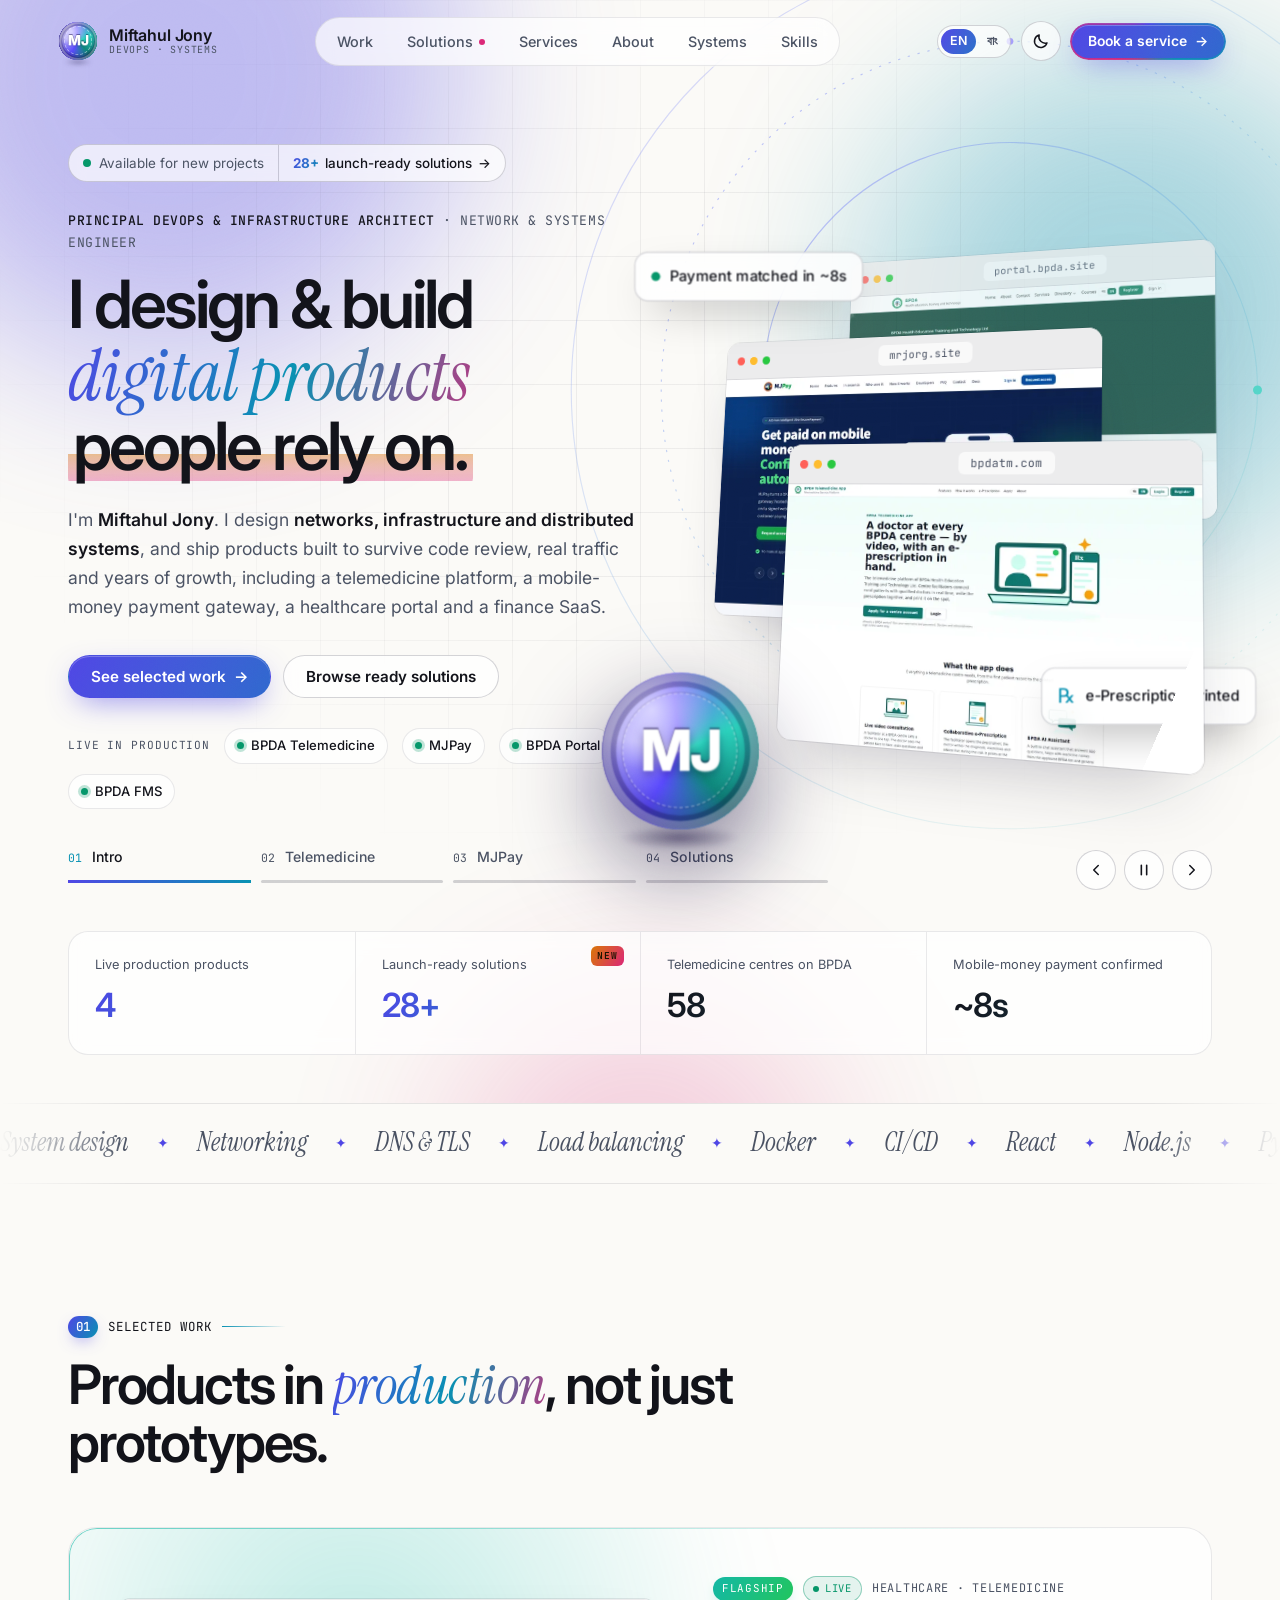
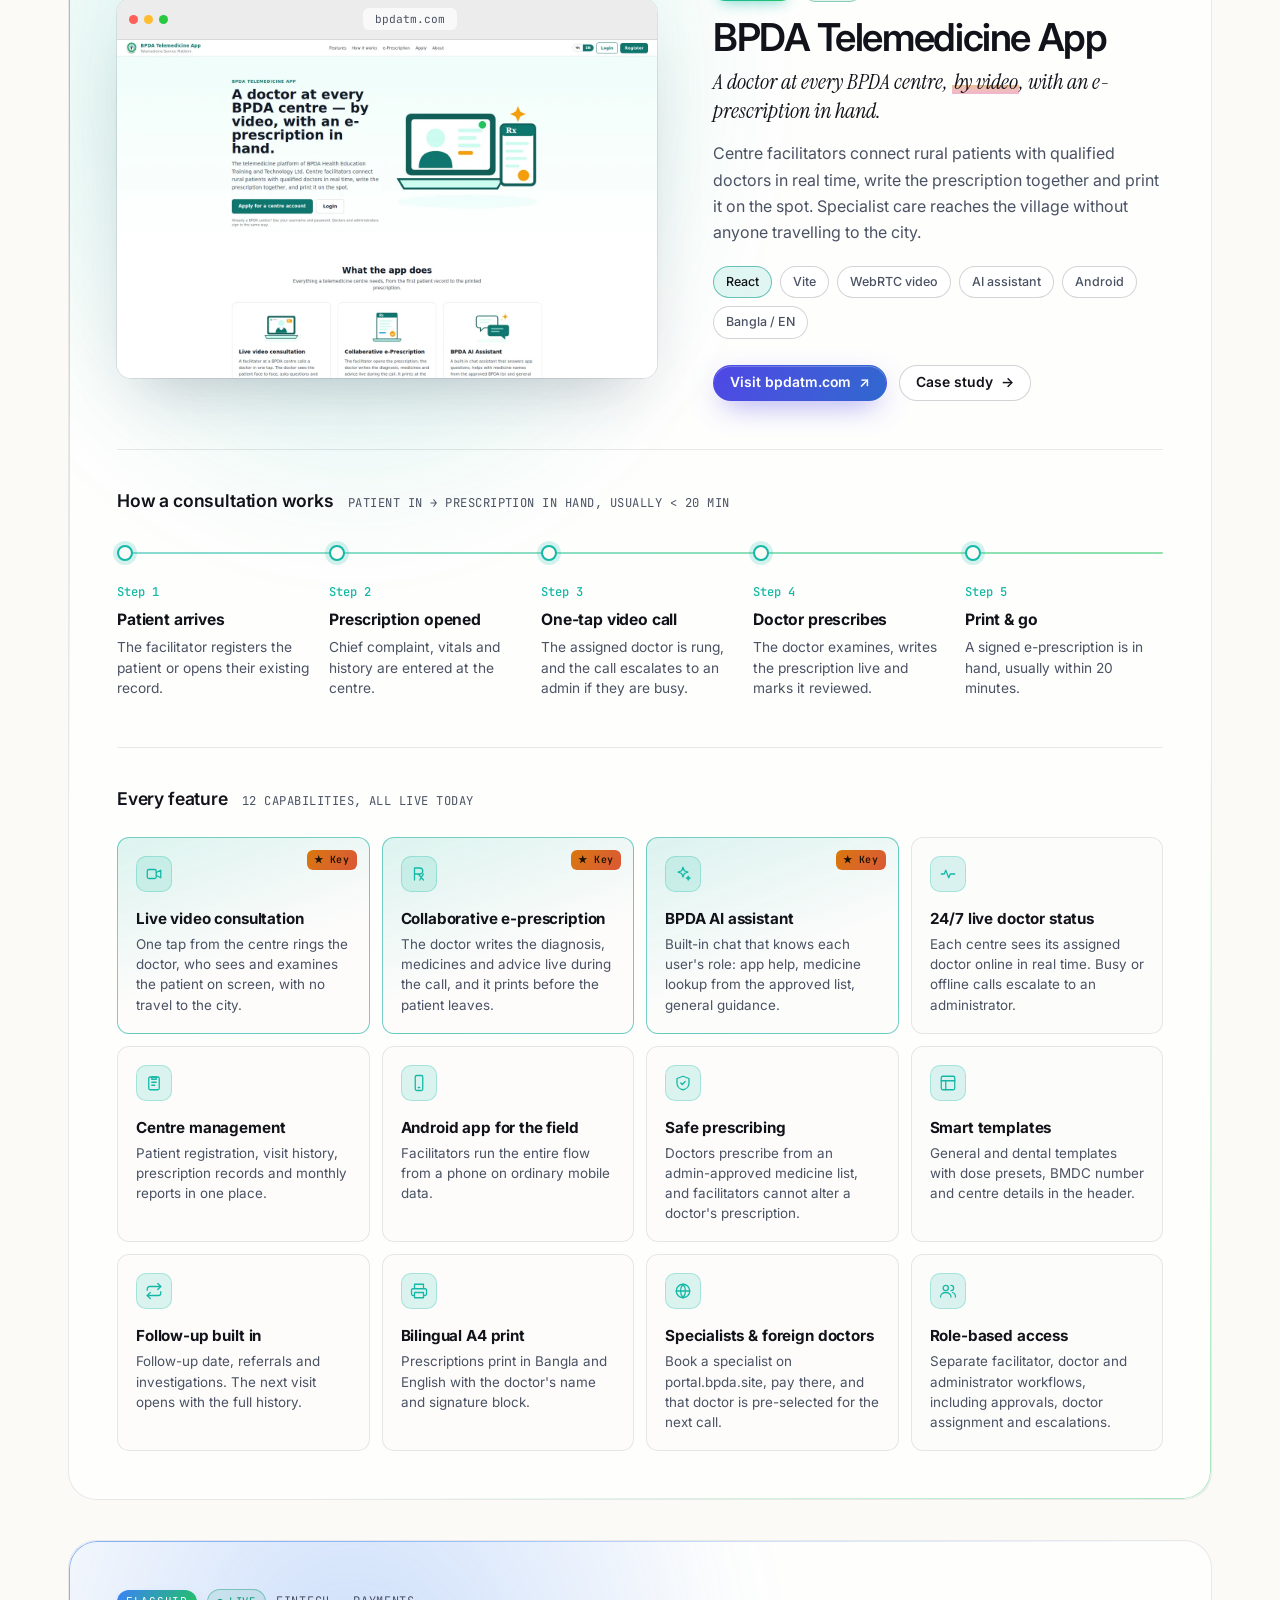
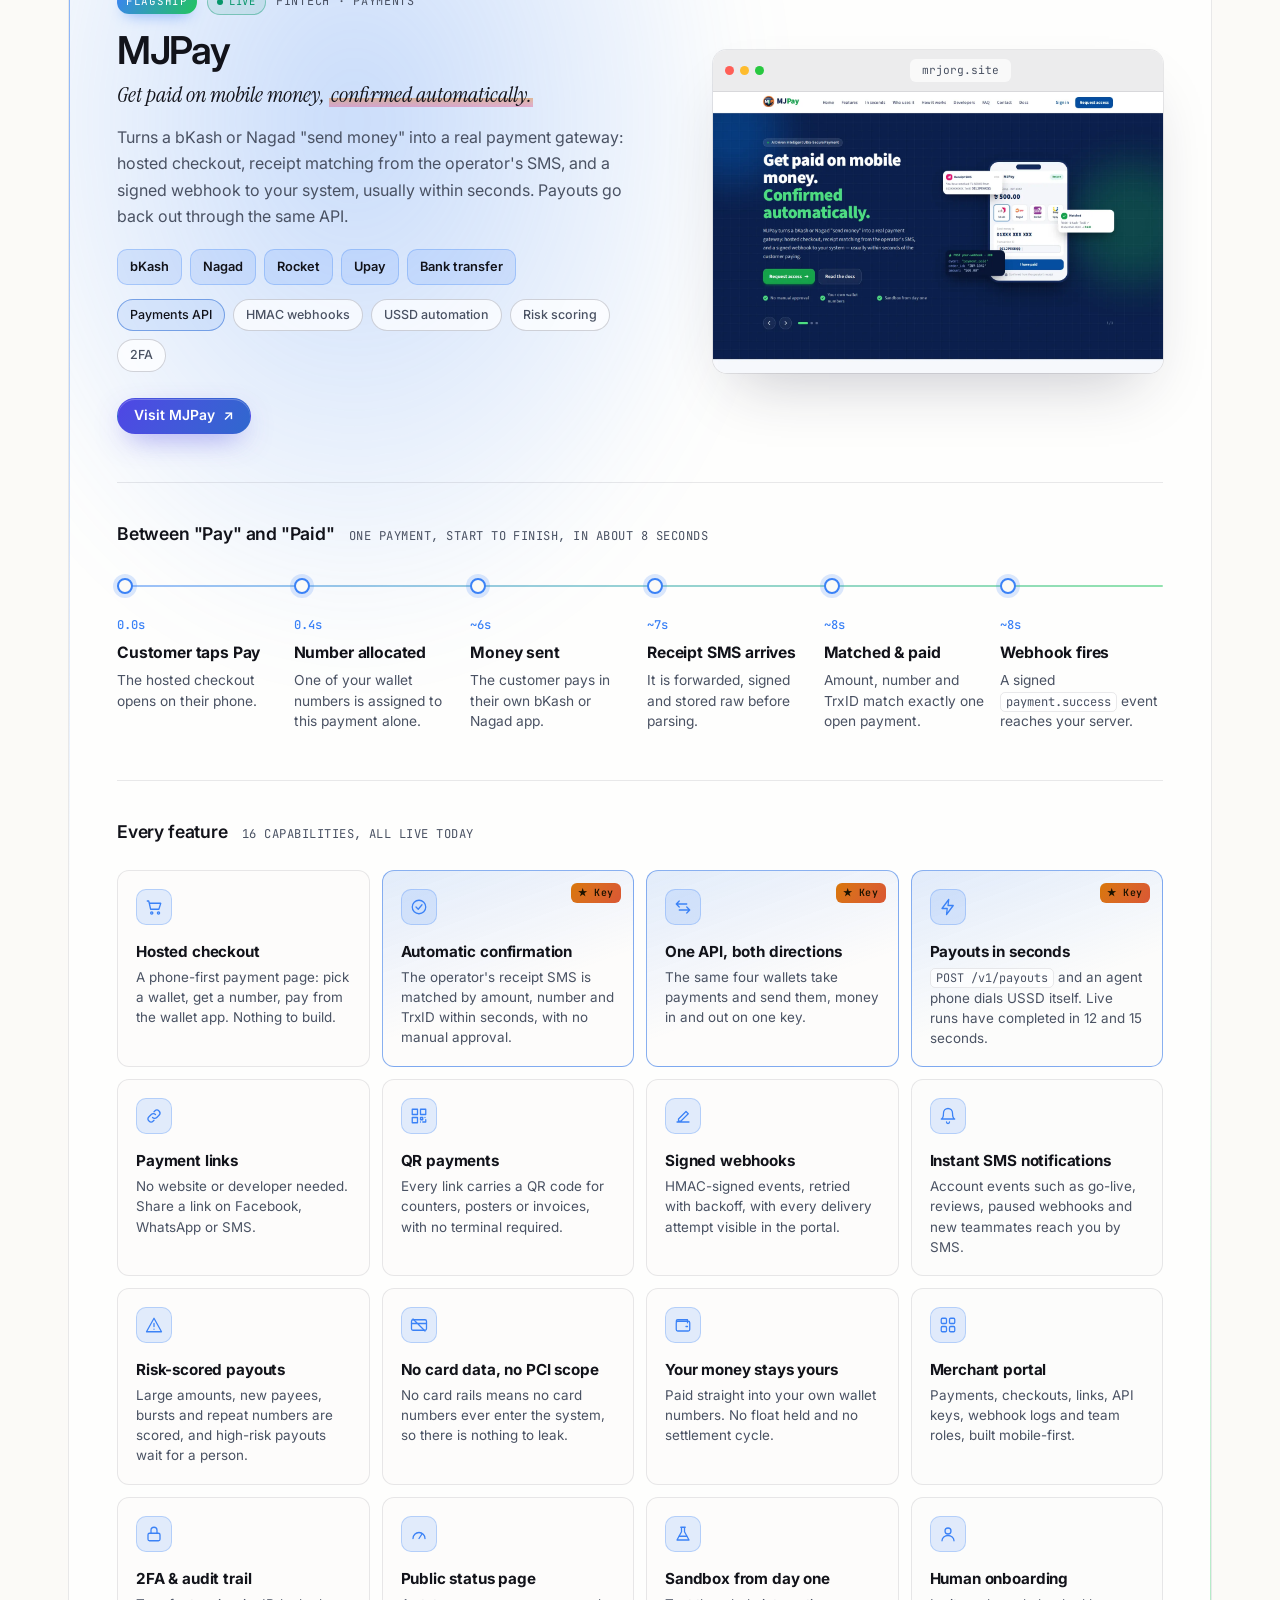
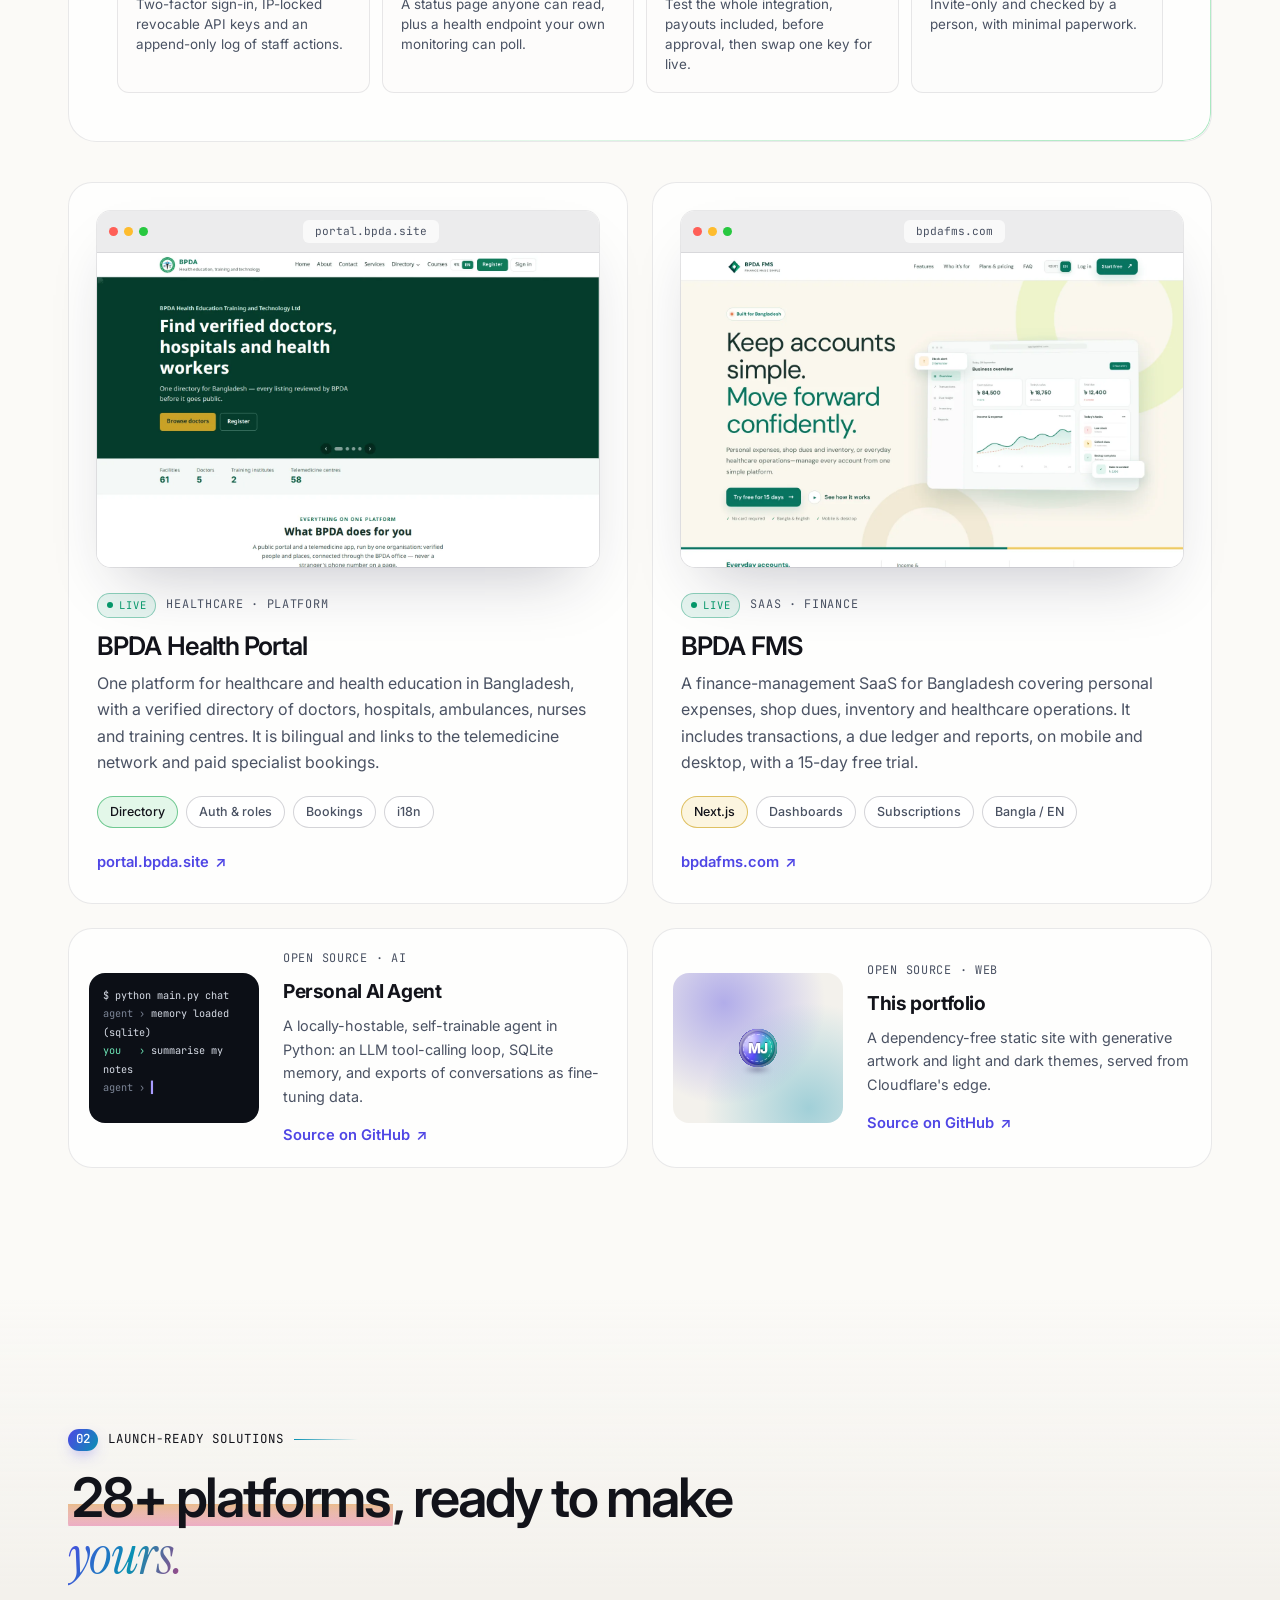
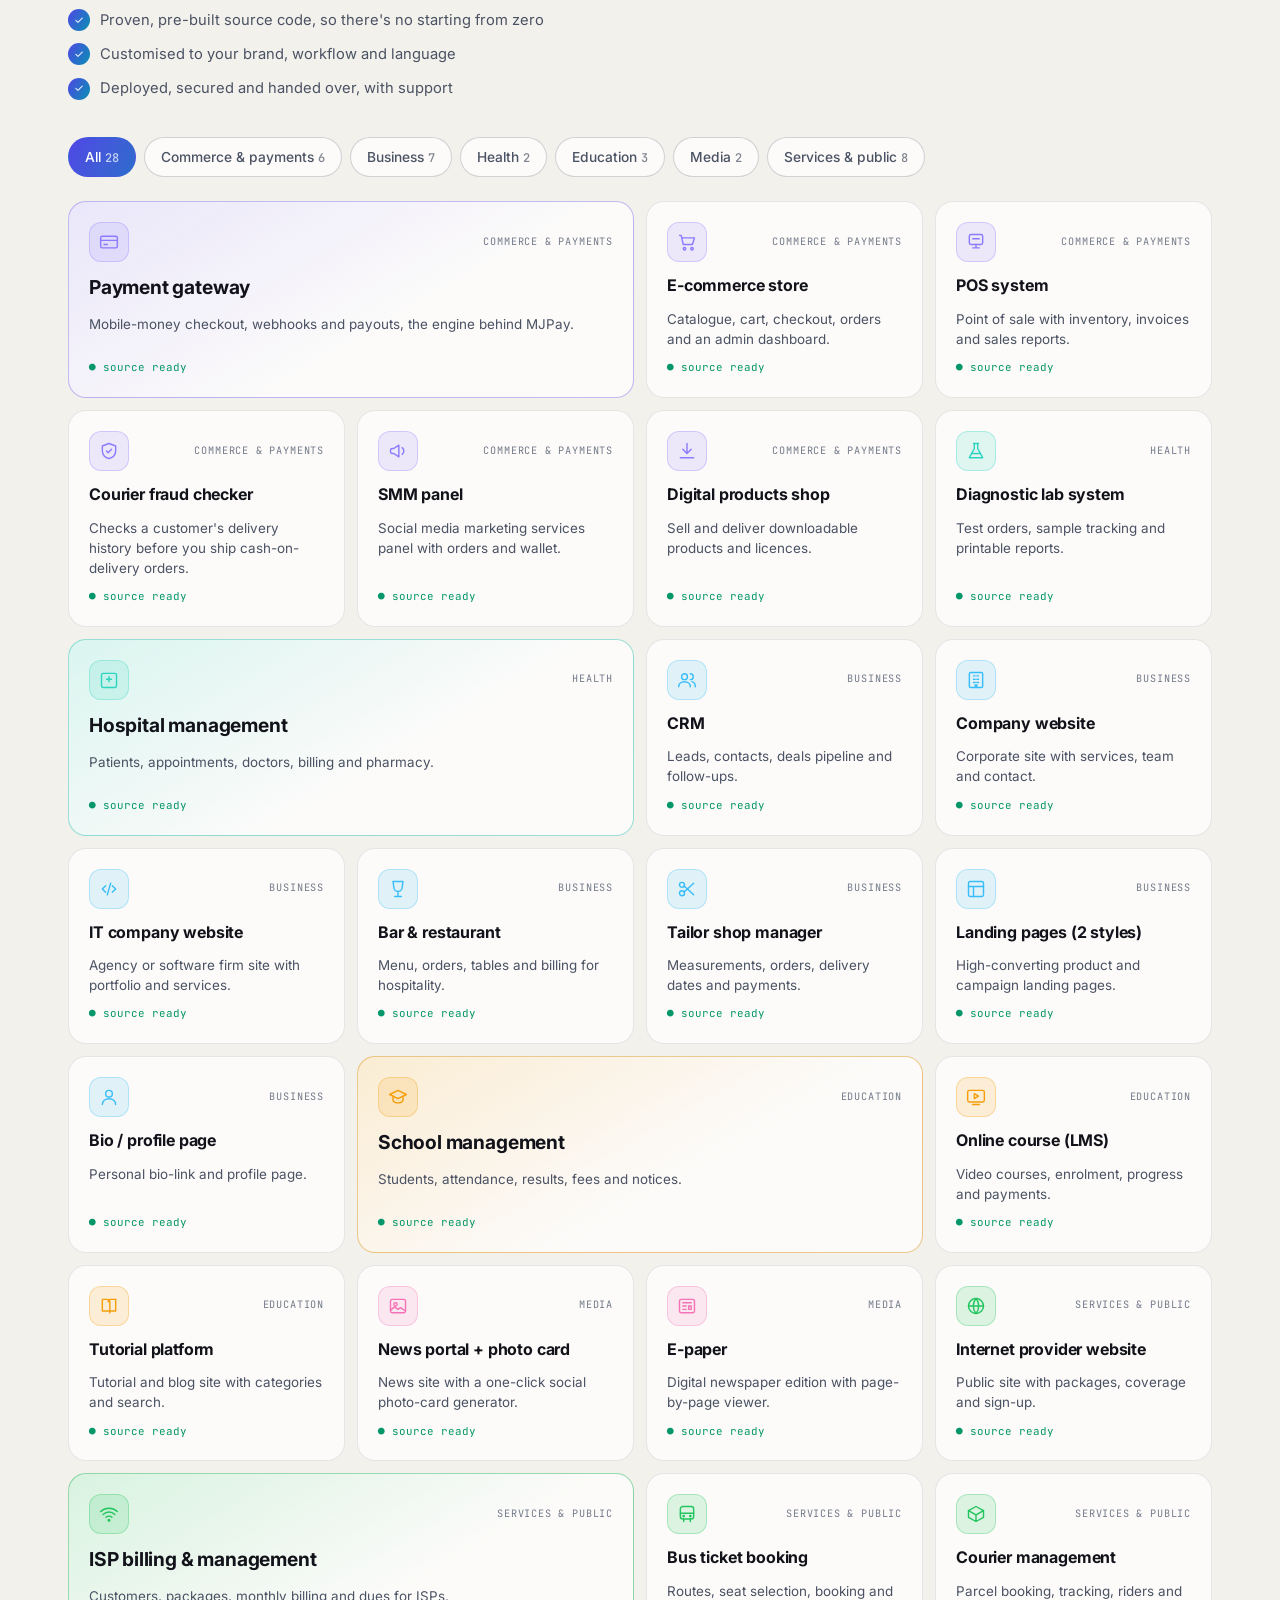
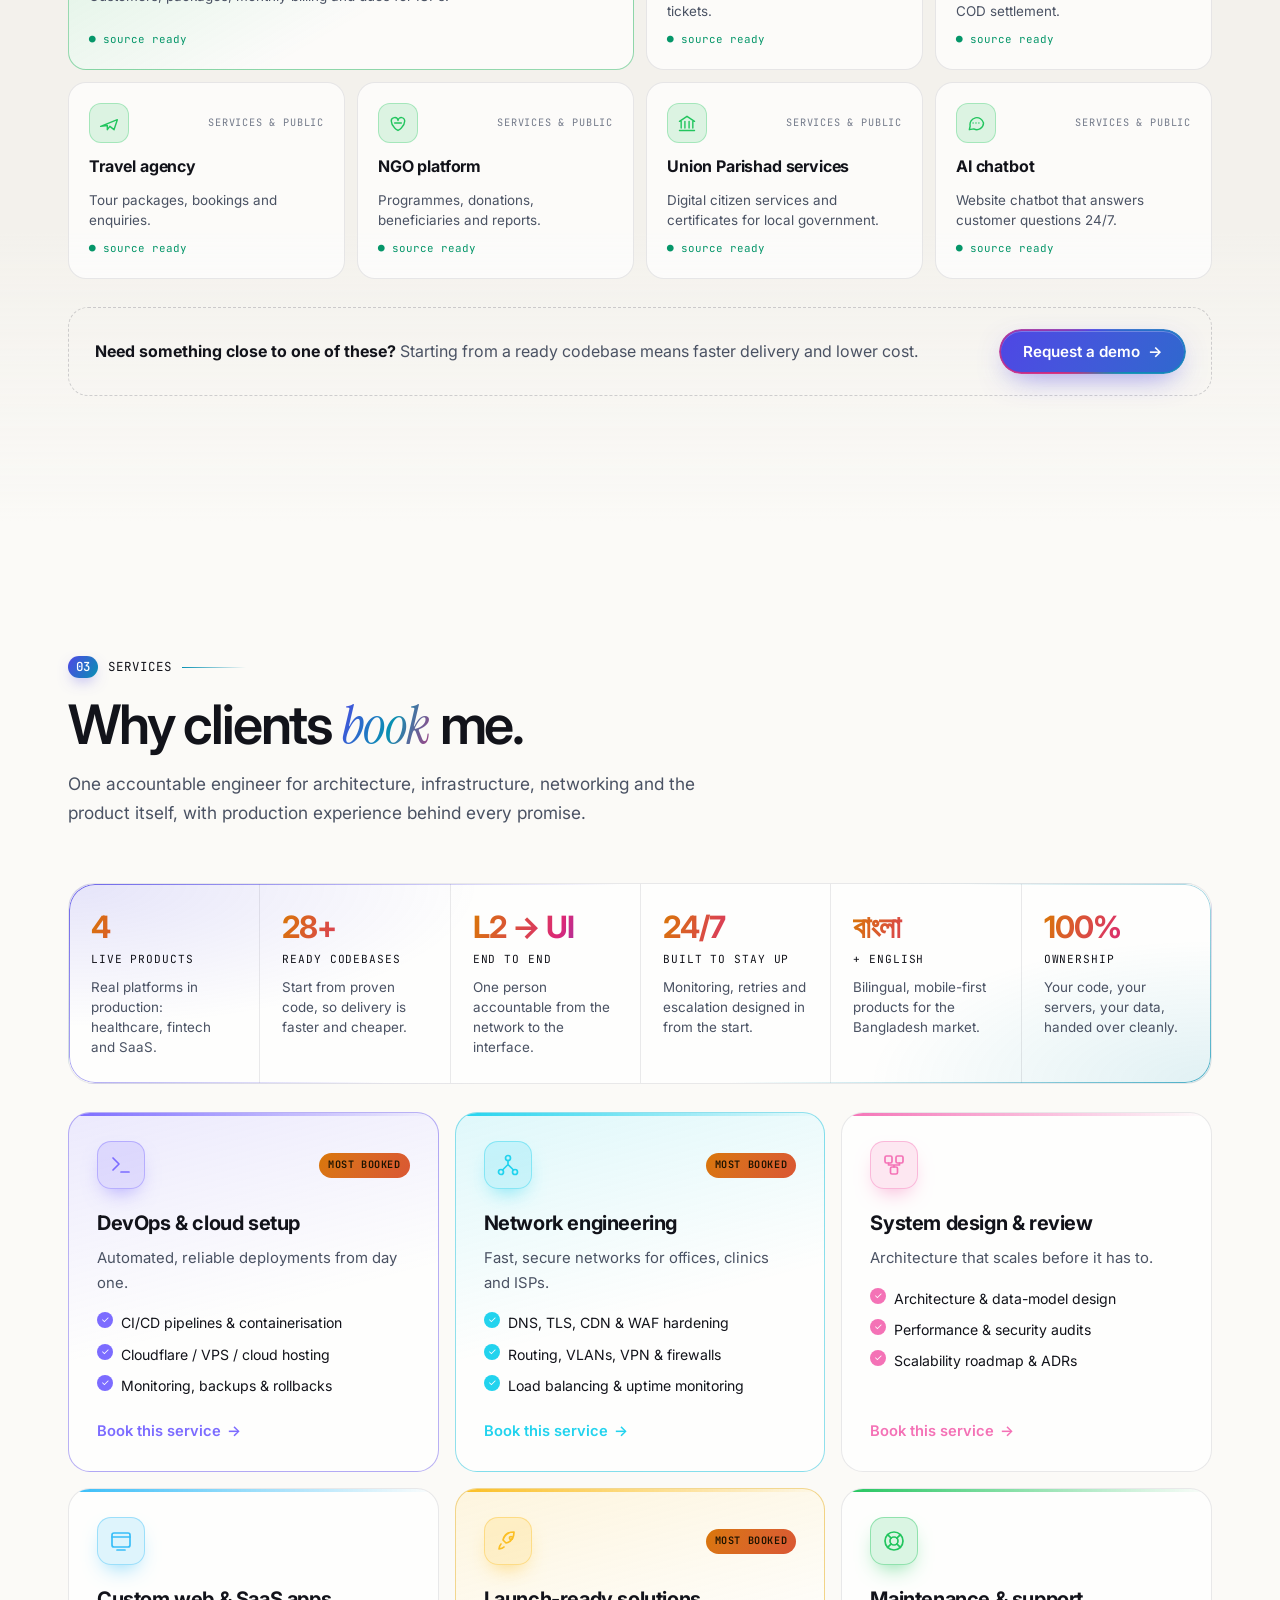
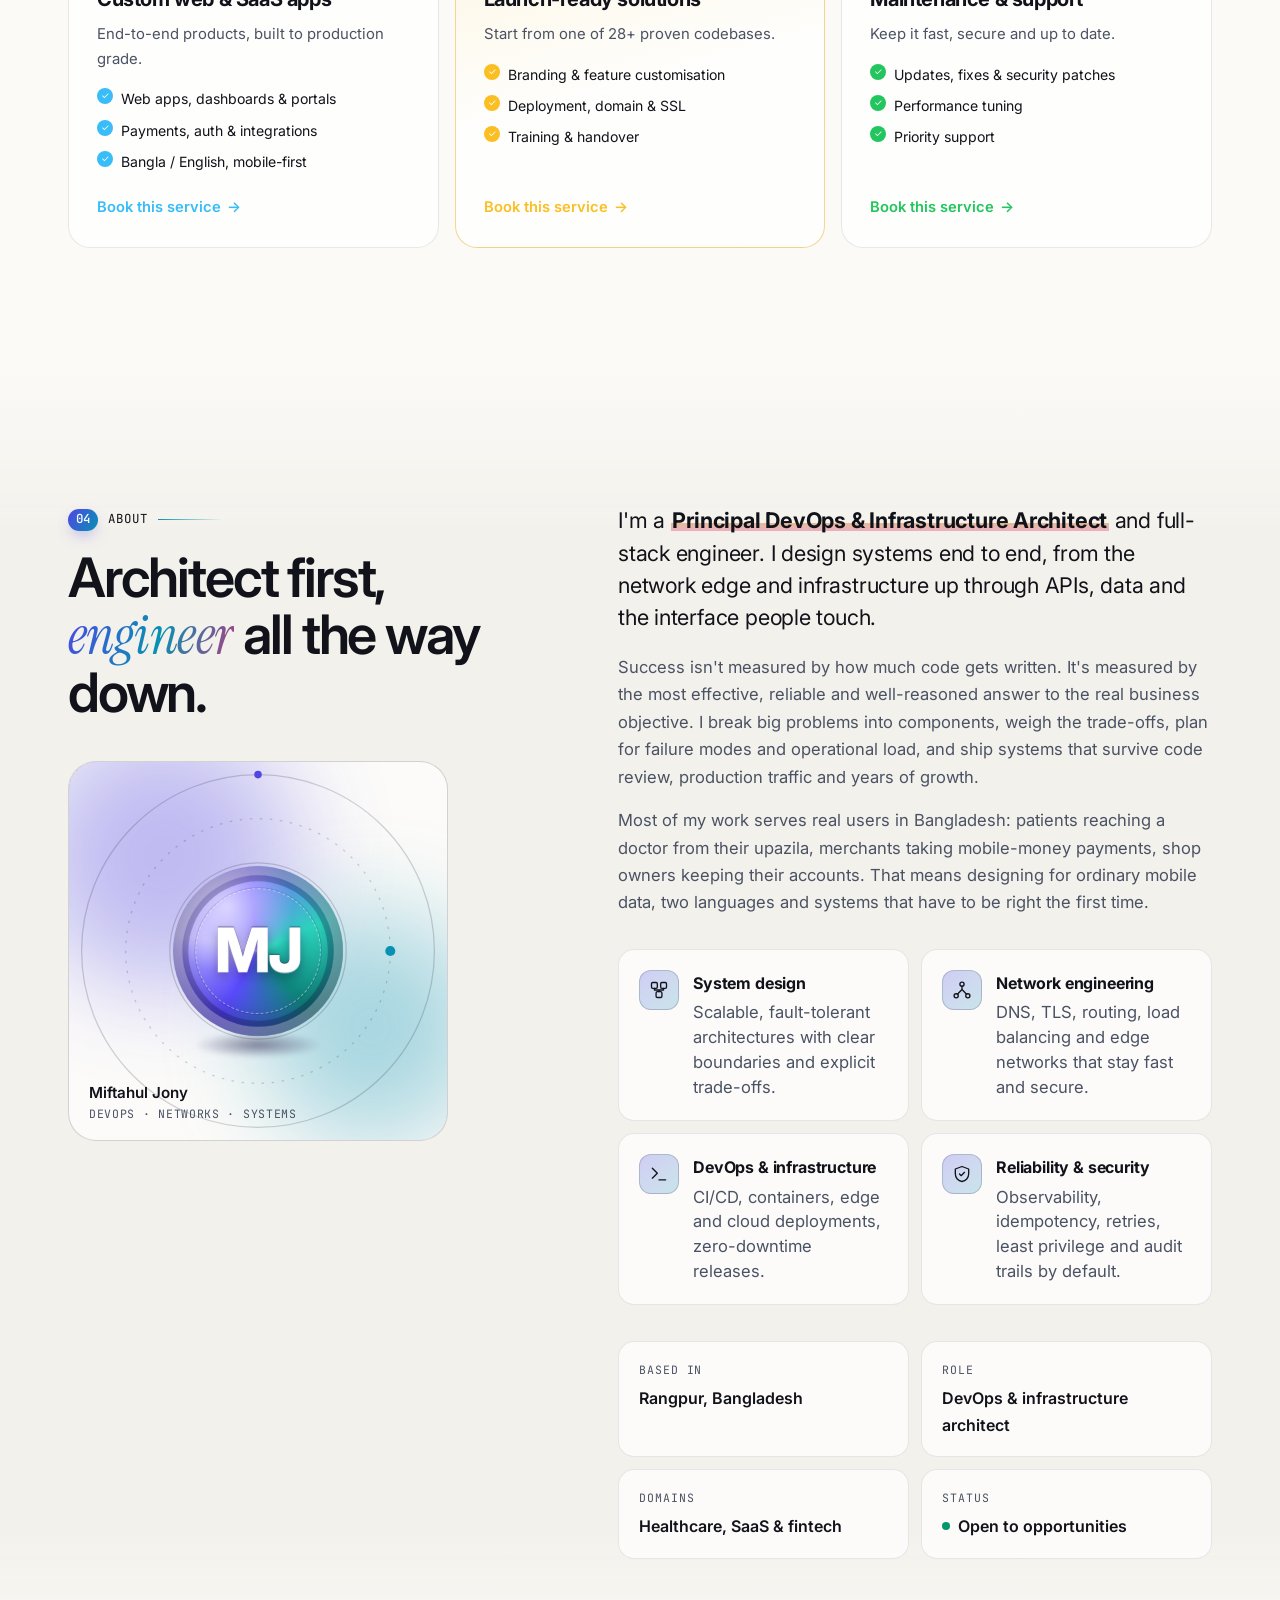
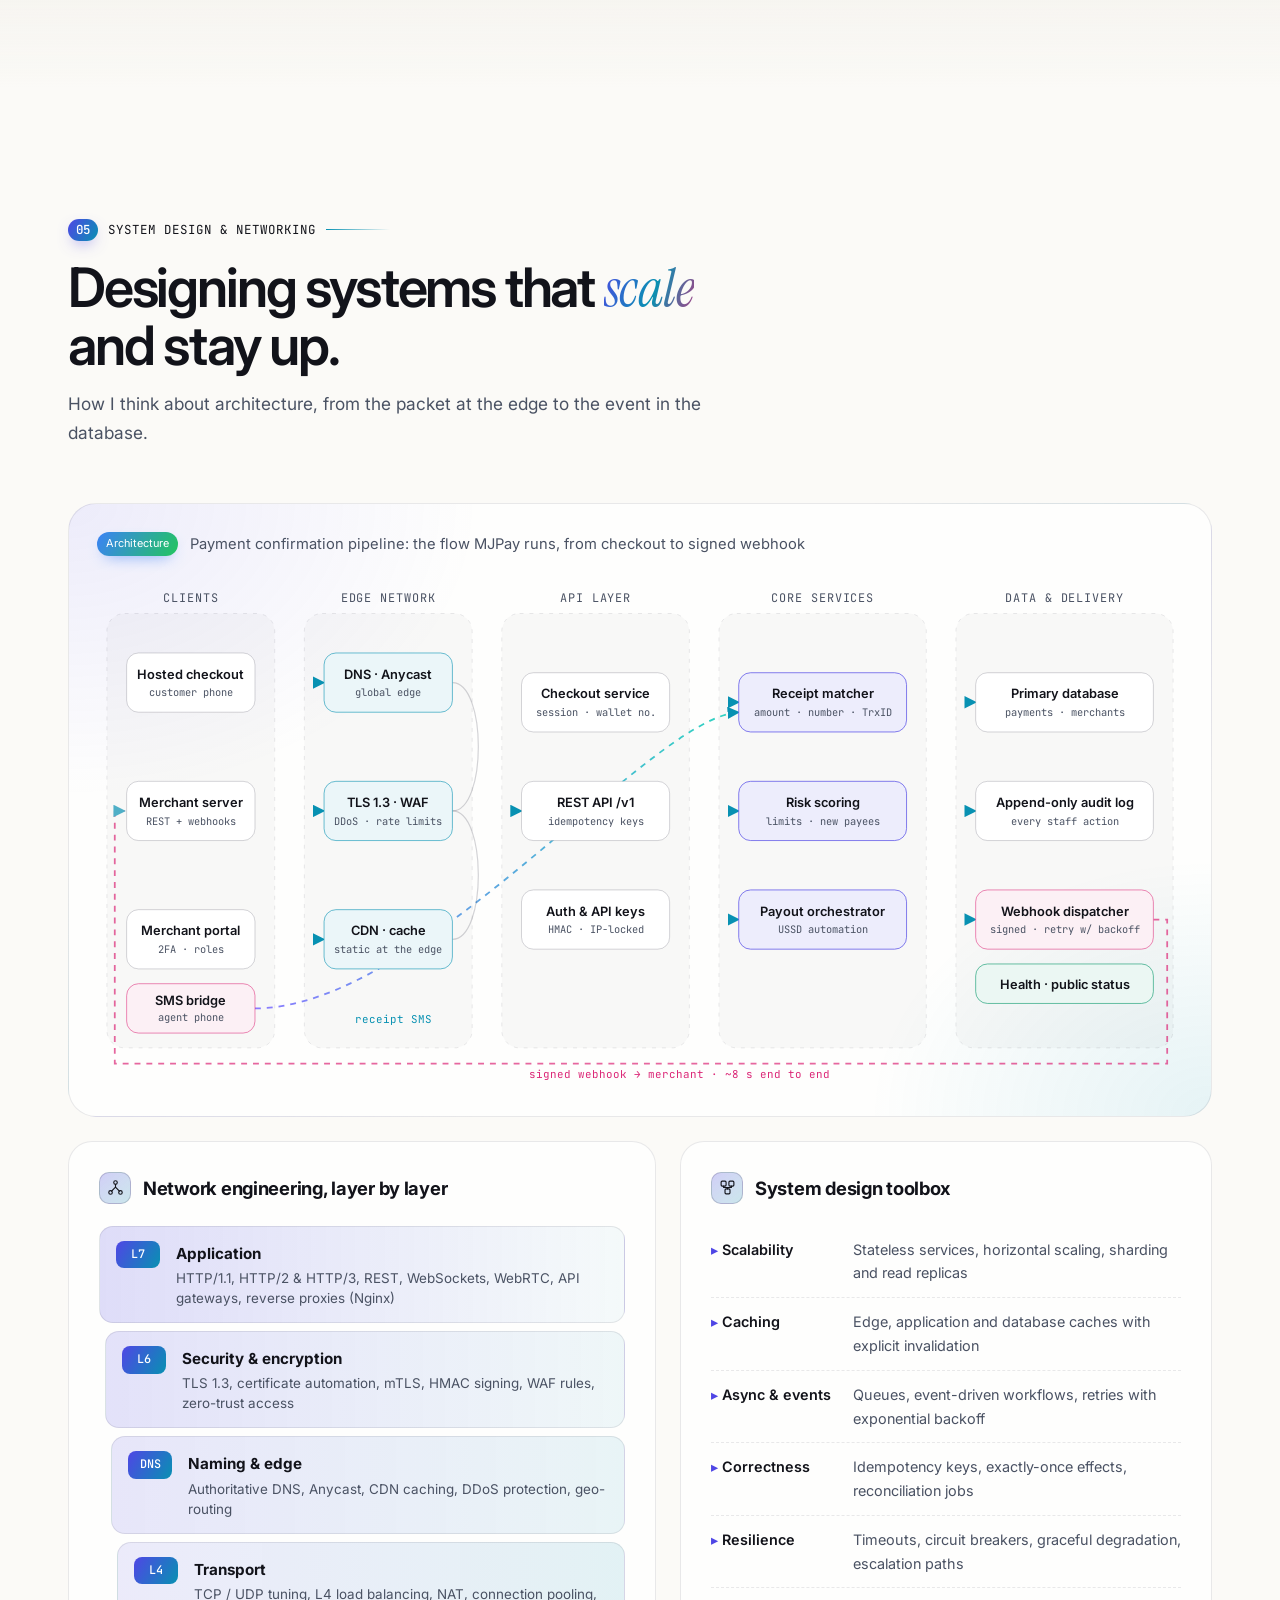
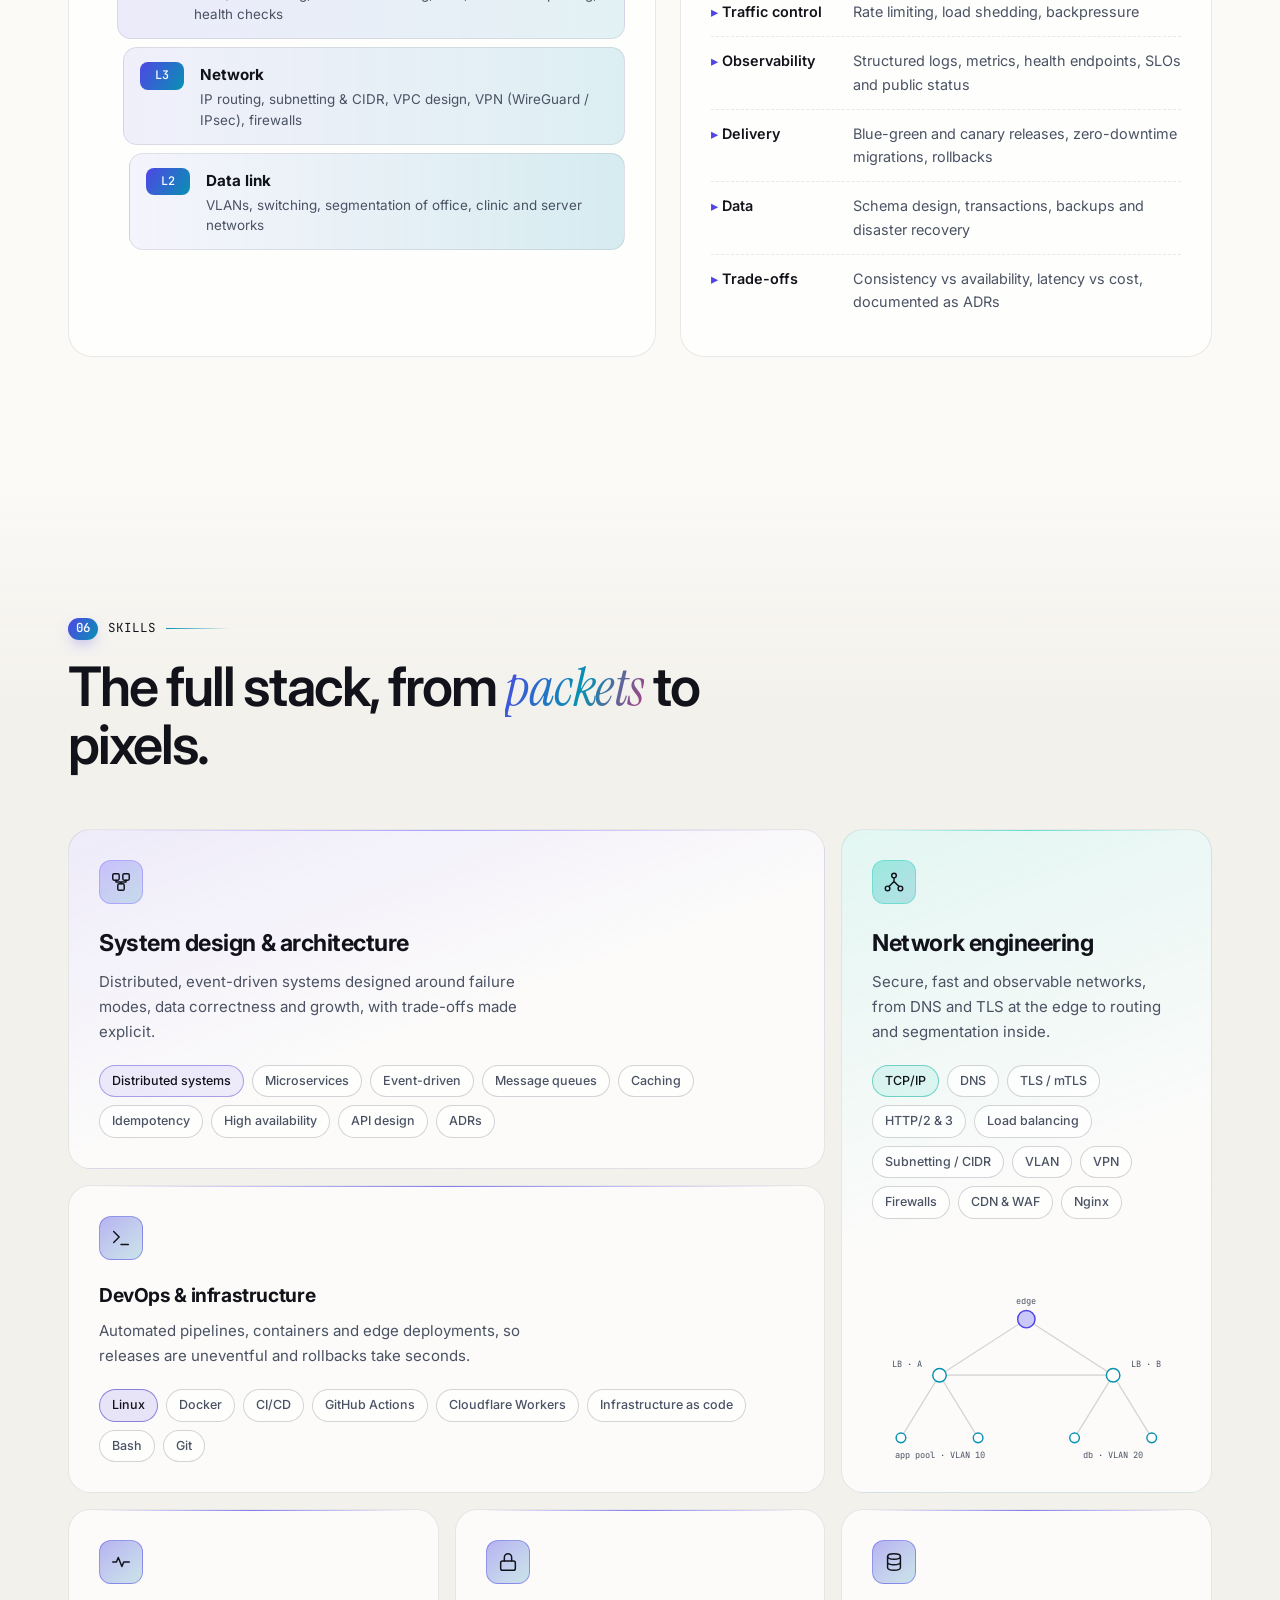
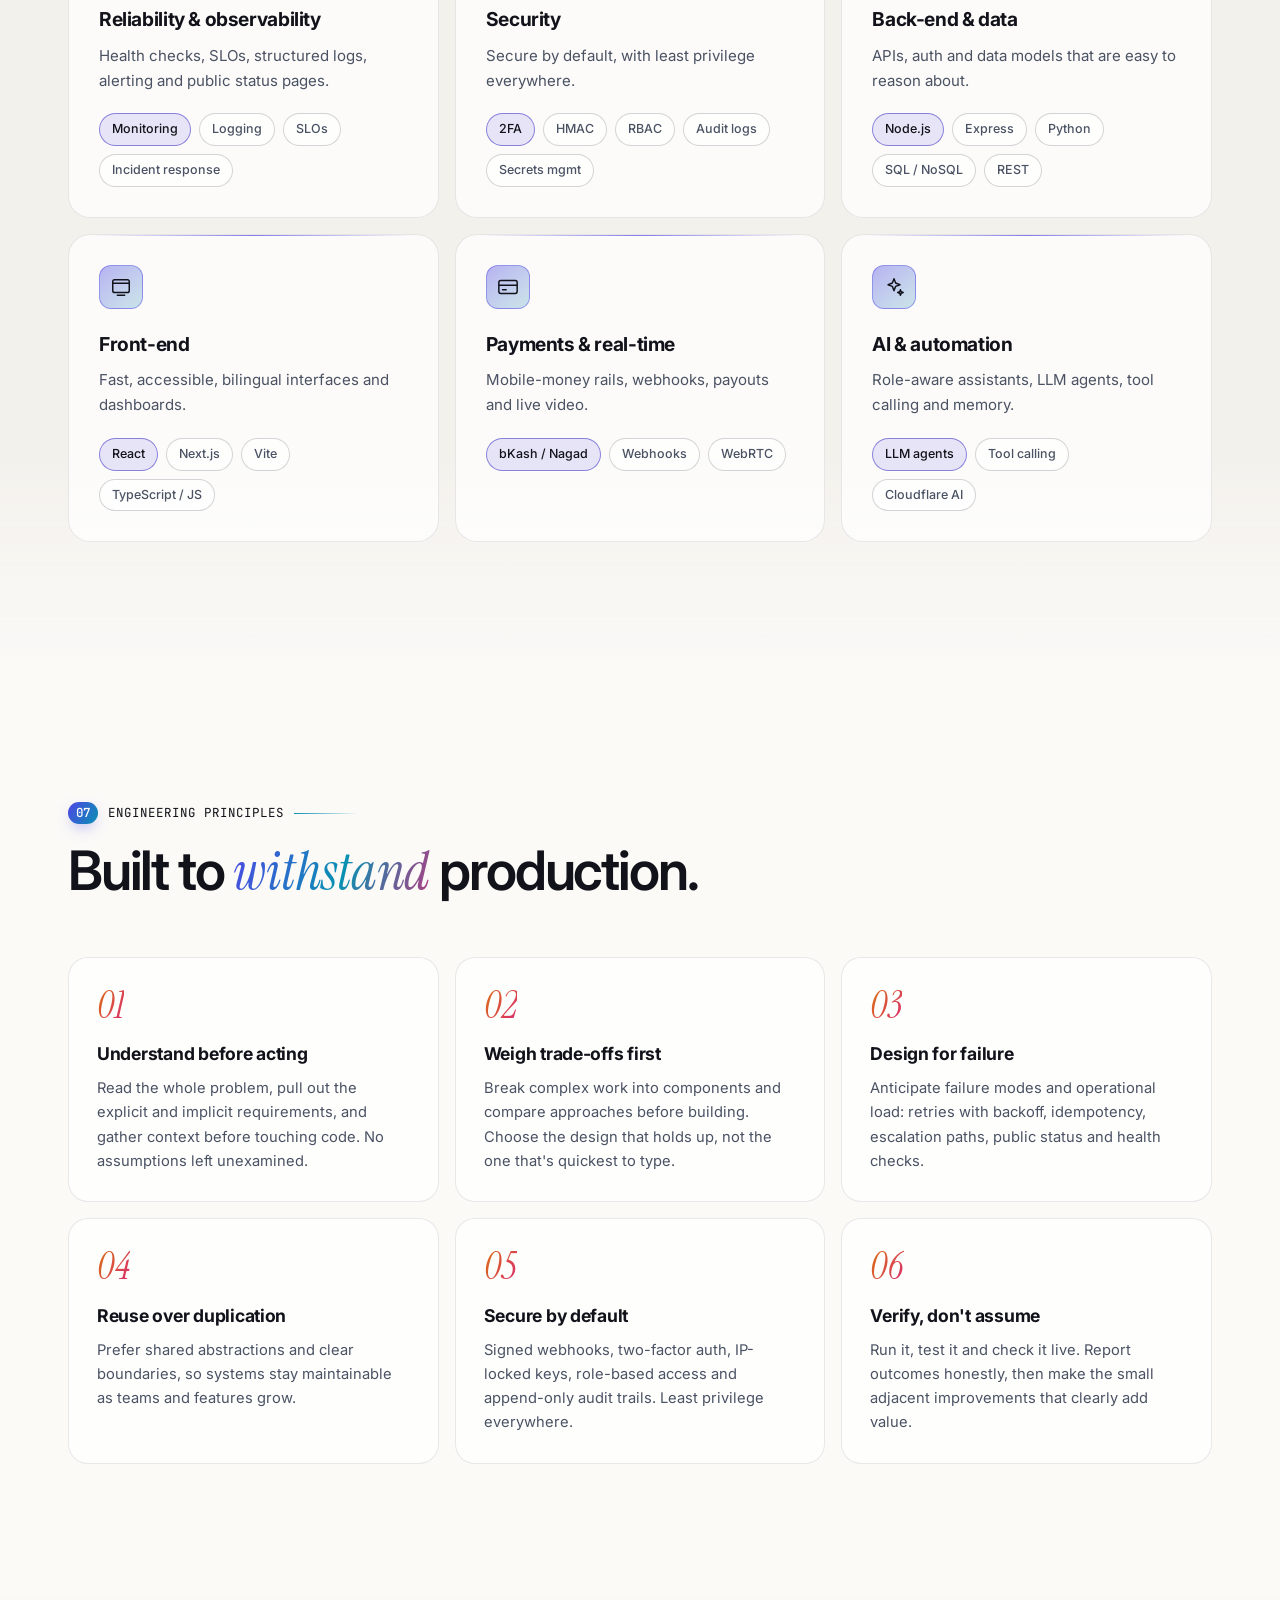
==== index.html @ e2d61003 "Add Bangla version (/bn/) with premium colourful Bangla typography - scripts/build-bn.py generates b" ====
<!DOCTYPE html>
<html lang="en">
<head>
  <meta charset="UTF-8">
  <meta name="viewport" content="width=device-width, initial-scale=1.0, viewport-fit=cover">
  <title>Miftahul Jony — Principal DevOps &amp; Infrastructure Architect</title>
  <meta name="description" content="Miftahul Jony is a Principal DevOps &amp; Infrastructure Architect, network and systems engineer from Rangpur, Bangladesh. Builder of the BPDA Telemedicine App, MJPay, BPDA Health Portal and BPDA FMS.">
  <meta name="author" content="Miftahul Jony">
  <link rel="canonical" href="https://mjony3.com/">
  <link rel="alternate" hreflang="en" href="https://mjony3.com/">
  <link rel="alternate" hreflang="bn" href="https://mjony3.com/bn/">
  <link rel="alternate" hreflang="x-default" href="https://mjony3.com/">
  <meta name="theme-color" content="#07080c">

  <meta property="og:type" content="website">
  <meta property="og:locale" content="en_US">
  <meta property="og:locale:alternate" content="bn_BD">
  <meta property="og:url" content="https://mjony3.com/">
  <meta property="og:title" content="Miftahul Jony — Principal DevOps &amp; Infrastructure Architect">
  <meta property="og:description" content="Healthcare, SaaS and fintech products built end to end, from Rangpur, Bangladesh.">
  <meta property="og:image" content="https://mjony3.com/assets/work/bpda-telemedicine.webp">
  <meta name="twitter:card" content="summary_large_image">

  <link rel="icon" href="favicon.svg" type="image/svg+xml">
  <link rel="preconnect" href="https://fonts.googleapis.com">
  <link rel="preconnect" href="https://fonts.gstatic.com" crossorigin>
  <link href="https://fonts.googleapis.com/css2?family=Inter:wght@400;500;600;700&family=Instrument+Serif:ital@0;1&family=JetBrains+Mono:wght@400;500&display=swap" rel="stylesheet">
  <link rel="stylesheet" href="css/style.css">

  <script>
    try {
      var t = localStorage.getItem('theme');
      if (t) document.documentElement.setAttribute('data-theme', t);
    } catch (e) {}
  </script>

  <script type="application/ld+json">
  {
    "@context": "https://schema.org",
    "@type": "Person",
    "name": "Miftahul Jony",
    "jobTitle": "Principal DevOps & Infrastructure Architect",
    "url": "https://mjony3.com",
    "address": { "@type": "PostalAddress", "addressLocality": "Rangpur", "addressCountry": "BD" },
    "sameAs": ["https://github.com/miftahuljony3"]
  }
  </script>
</head>
<body>
  <a href="#main" class="skip-link">Skip to content</a>
  <div class="grain" aria-hidden="true"></div>
  <div class="scroll-progress" id="scroll-progress" aria-hidden="true"></div>

  <header class="navbar" id="navbar">
    <div class="container nav-container">
      <a href="#top" class="nav-logo" aria-label="Miftahul Jony, home">
        <span class="coin" aria-hidden="true"><span class="coin-body"><span class="coin-face coin-front"><b>MJ</b></span><span class="coin-edge"><i></i><i></i><i></i><i></i><i></i><i></i><i></i><i></i><i></i><i></i></span><span class="coin-face coin-back"><b>MJ</b></span></span></span><span class="logo-text">Miftahul Jony<small>DevOps · Systems</small></span>
      </a>
      <nav aria-label="Primary">
        <ul class="nav-menu" id="nav-menu">
          <li><a href="#work" class="nav-link">Work</a></li>
          <li><a href="#solutions" class="nav-link hot">Solutions</a></li>
          <li><a href="#services" class="nav-link">Services</a></li>
          <li><a href="#about" class="nav-link">About</a></li>
          <li><a href="#systems" class="nav-link">Systems</a></li>
          <li><a href="#skills" class="nav-link">Skills</a></li>
          <li class="nav-only-mobile"><a href="#contact" class="nav-link">Contact</a></li>
        </ul>
      </nav>
      <div class="nav-actions">
        <a class="lang-switch" href="bn/" hreflang="bn" lang="bn" aria-label="বাংলা সংস্করণ দেখুন"><span class="is-on" lang="en">EN</span><span>বাং</span></a>
        <button class="icon-btn" id="theme-toggle" type="button" aria-label="Toggle color theme">
          <svg class="icon-sun" viewBox="0 0 24 24" width="18" height="18" aria-hidden="true"><circle cx="12" cy="12" r="4.5" fill="none" stroke="currentColor" stroke-width="2"/><path d="M12 2v2.5M12 19.5V22M2 12h2.5M19.5 12H22M4.9 4.9l1.8 1.8M17.3 17.3l1.8 1.8M4.9 19.1l1.8-1.8M17.3 6.7l1.8-1.8" stroke="currentColor" stroke-width="2" stroke-linecap="round"/></svg>
          <svg class="icon-moon" viewBox="0 0 24 24" width="18" height="18" aria-hidden="true"><path d="M20 14.5A8.5 8.5 0 0 1 9.5 4a8.5 8.5 0 1 0 10.5 10.5z" fill="none" stroke="currentColor" stroke-width="2" stroke-linejoin="round"/></svg>
        </button>
        <a href="#contact" class="btn btn-primary btn-sm nav-cta btn-glow">Book a service <span aria-hidden="true">→</span></a>
        <button class="icon-btn nav-toggle" id="nav-toggle" type="button" aria-label="Open menu" aria-controls="nav-menu" aria-expanded="false">
          <span class="hamburger"></span>
        </button>
      </div>
    </div>
  </header>

  <main id="main">
    <!-- ================= Hero slider ================= -->
    <section class="hero hero-slider" id="top" aria-roledescription="carousel" aria-label="Highlights">
      <div class="hero-art" aria-hidden="true">
        <div class="aurora a1"></div>
        <div class="aurora a2"></div>
        <div class="aurora a3"></div>
        <div class="hero-grid-lines"></div>
        <svg class="orbits" viewBox="0 0 800 800">
          <defs>
            <linearGradient id="og" x1="0" y1="0" x2="1" y2="1">
              <stop offset="0" stop-color="#8b7bff" stop-opacity=".8"/>
              <stop offset="1" stop-color="#2dd4bf" stop-opacity=".08"/>
            </linearGradient>
          </defs>
          <circle cx="400" cy="400" r="220" fill="none" stroke="url(#og)"/>
          <circle cx="400" cy="400" r="310" fill="none" stroke="url(#og)" stroke-dasharray="2 7"/>
          <circle cx="400" cy="400" r="390" fill="none" stroke="url(#og)" opacity=".6"/>
          <g class="orbit-spin"><circle cx="620" cy="400" r="4" fill="#2dd4bf"/></g>
          <g class="orbit-spin slow"><circle cx="400" cy="90" r="3" fill="#8b7bff"/></g>
        </svg>
      </div>

      <div class="slides" id="hero-slides" aria-live="off">
        <div class="slide is-active" id="slide-1" role="group" aria-roledescription="slide" aria-label="1 of 4: Introduction" data-label="Intro">
          <div class="container hero-layout">
            <div class="hero-content">
          <p class="eyebrow eyebrow-split anim" style="--i:1"><span><span class="status-dot"></span> Available for new projects</span><a href="#solutions"><b>28+</b> launch-ready solutions <span aria-hidden="true">→</span></a></p>
          <p class="hero-role anim" style="--i:2"><b>Principal DevOps &amp; Infrastructure Architect</b> · Network &amp; systems engineer</p>
          <h1 class="hero-name anim" style="--i:3">
            I design &amp; build <em class="serif">digital products</em> <span class="hl">people rely on.</span>
          </h1>
          <p class="hero-description anim" style="--i:4">
            I'm <strong>Miftahul Jony</strong>. I design <strong>networks, infrastructure and distributed systems</strong>,
            and ship products built to survive code review, real traffic and years of growth, including a telemedicine platform, a
            mobile-money payment gateway, a healthcare portal and a finance SaaS.
          </p>
          <div class="hero-cta anim" style="--i:5">
            <a href="#work" class="btn btn-primary">See selected work <span aria-hidden="true">→</span></a>
            <a href="#solutions" class="btn btn-ghost">Browse ready solutions</a>
          </div>
          <div class="trust anim" style="--i:6">
            <span class="trust-label">Live in production</span>
            <a href="https://bpdatm.com" target="_blank" rel="noopener noreferrer"><span class="live-dot"></span>BPDA Telemedicine</a>
            <a href="https://mrjorg.site" target="_blank" rel="noopener noreferrer"><span class="live-dot"></span>MJPay</a>
            <a href="https://portal.bpda.site" target="_blank" rel="noopener noreferrer"><span class="live-dot"></span>BPDA Portal</a>
            <a href="https://bpdafms.com" target="_blank" rel="noopener noreferrer"><span class="live-dot"></span>BPDA FMS</a>
          </div>
            </div>
        <div class="hero-stage art3d" aria-hidden="true">
          <figure class="float-frame f1" data-depth="14">
            <div class="frame-bar"><span></span><span></span><span></span><em>portal.bpda.site</em></div>
            <img src="assets/work/bpda-portal-sm.webp" alt="" width="720" height="450">
          </figure>
          <figure class="float-frame f2" data-depth="28">
            <div class="frame-bar"><span></span><span></span><span></span><em>mrjorg.site</em></div>
            <img src="assets/work/mjpay-sm.webp" alt="" width="720" height="450">
          </figure>
          <figure class="float-frame f3" data-depth="44">
            <div class="frame-bar"><span></span><span></span><span></span><em>bpdatm.com</em></div>
            <img src="assets/work/bpda-telemedicine-sm.webp" alt="" width="720" height="450">
          </figure>
          <div class="float-chip c-a" data-depth="60"><span class="chip-dot ok"></span> Payment matched in ~8s</div>
          <div class="float-chip c-b" data-depth="36"><span class="chip-rx">℞</span> e-Prescription printed</div>
          <div class="hero-coin" data-depth="70"><span class="coin coin-lg coin-spin" aria-hidden="true"><span class="coin-body"><span class="coin-face coin-front"><b>MJ</b></span><span class="coin-edge"><i></i><i></i><i></i><i></i><i></i><i></i><i></i><i></i><i></i><i></i></span><span class="coin-face coin-back"><b>MJ</b></span></span></span></div>
        </div>
          </div>
        </div>
        <div class="slide" id="slide-2" role="group" aria-roledescription="slide" aria-label="2 of 4: BPDA Telemedicine" data-label="Telemedicine" aria-hidden="true" inert>
          <div class="container hero-layout">
            <div class="hero-content">
              <p class="slide-kicker anim" style="--i:1"><span class="badge" style="--tint:#14b8a6;--tint2:#22c55e">Flagship</span><span class="live-badge">LIVE</span> Healthcare · Telemedicine</p>
              <h2 class="hero-name anim" style="--i:2">A doctor at every centre, <em class="serif">by video.</em></h2>
              <p class="hero-description anim" style="--i:3">
                <strong>BPDA Telemedicine</strong> connects rural patients with qualified doctors in real time.
                The doctor writes a collaborative e-prescription, and it is printed before the patient leaves.
              </p>
              <ul class="slide-points anim" style="--i:4"><li>Live video consultation</li><li>Collaborative e-prescription</li><li>Role-aware AI assistant</li><li>24/7 doctor status &amp; escalation</li></ul>
              <div class="hero-cta anim" style="--i:5">
                <a href="https://bpdatm.com" class="btn btn-primary" target="_blank" rel="noopener noreferrer">Visit bpdatm.com <span aria-hidden="true">↗</span></a>
                <a href="case-studies/bpda-smart-app" class="btn btn-ghost">Read case study</a>
              </div>
            </div>
            <div class="art3d art-tele" aria-hidden="true">
              <div class="tele-ring"></div>
              <figure class="tele-screen" data-depth="18">
                <div class="frame-bar"><span></span><span></span><span></span><em>bpdatm.com</em></div>
                <img src="assets/work/bpda-telemedicine-sm.webp" alt="" width="720" height="450" loading="lazy">
              </figure>
              <div class="glass-card g-doc" data-depth="46"><span class="avatar">Dr</span><div><b>Assigned doctor</b><small><span class="live-dot"></span> Online now</small></div></div>
              <div class="glass-card g-call" data-depth="60"><span class="rec"></span><div><b>Video consultation</b><small class="mono">00:12:48</small></div></div>
              <div class="glass-card g-rx" data-depth="34"><span class="rx-big">℞</span><div><b>e-Prescription</b><small>Reviewed · printing A4</small></div></div>
            </div>
          </div>
        </div>
        <div class="slide" id="slide-3" role="group" aria-roledescription="slide" aria-label="3 of 4: MJPay" data-label="MJPay" aria-hidden="true" inert>
          <div class="container hero-layout">
            <div class="hero-content">
              <p class="slide-kicker anim" style="--i:1"><span class="badge" style="--tint:#3b82f6;--tint2:#22c55e">Flagship</span><span class="live-badge">LIVE</span> Fintech · Payments</p>
              <h2 class="hero-name anim" style="--i:2">Mobile money, <em class="serif">confirmed in ~8s.</em></h2>
              <p class="hero-description anim" style="--i:3">
                <strong>MJPay</strong> turns a bKash or Nagad "send money" into a real payment gateway: hosted checkout,
                automatic receipt matching and signed webhooks. Payouts go back out through the same API.
              </p>
              <ul class="slide-points anim" style="--i:4"><li>bKash · Nagad · Rocket · Upay</li><li>Signed webhooks</li><li>Payouts in 12 to 15s</li><li>No card data, no PCI scope</li></ul>
              <div class="hero-cta anim" style="--i:5">
                <a href="https://mrjorg.site" class="btn btn-primary" target="_blank" rel="noopener noreferrer">Visit MJPay <span aria-hidden="true">↗</span></a>
                <a href="#systems" class="btn btn-ghost">See the architecture</a>
              </div>
            </div>
            <div class="art3d art-pay" aria-hidden="true">
              <div class="phone" data-depth="20">
                <div class="phone-notch"></div>
                <div class="phone-ui">
                  <div class="pu-head"><b>MJPay</b><span>Secure</span></div>
                  <p class="pu-shop">Demo Shop · INV-1042</p>
                  <p class="pu-amt">৳ 500.00</p>
                  <div class="pu-wallets"><span class="on">bKash</span><span>Nagad</span><span>Rocket</span><span>Upay</span></div>
                  <div class="pu-field"><small>Send money to</small>01XXX XXX XXX</div>
                  <div class="pu-field"><small>Transaction ID</small>DIL2PE6KQQ</div>
                  <div class="pu-btn">I have paid</div>
                  <div class="pu-ok">✓ Matched · Order paid</div>
                </div>
              </div>
              <div class="pay-coin" data-depth="64"><span class="coin coin-lg coin-spin coin-taka" aria-hidden="true"><span class="coin-body"><span class="coin-face coin-front"><b>৳</b></span><span class="coin-edge"><i></i><i></i><i></i><i></i><i></i><i></i><i></i><i></i><i></i><i></i></span><span class="coin-face coin-back"><b>৳</b></span></span></span></div>
              <pre class="glass-card g-hook" data-depth="44"><span class="t-ok">POST</span> /your-webhook · 200
event: "payment.paid"
order: "INV-1042"
amount: "500.00"</pre>
              <div class="glass-card g-sms" data-depth="36"><span class="avatar sms">SMS</span><div><b>Receipt matched</b><small>৳500 · bKash · TrxID ✓</small></div></div>
            </div>
          </div>
        </div>
        <div class="slide" id="slide-4" role="group" aria-roledescription="slide" aria-label="4 of 4: Launch-ready solutions" data-label="Solutions" aria-hidden="true" inert>
          <div class="container hero-layout">
            <div class="hero-content">
              <p class="slide-kicker anim" style="--i:1"><span class="badge" style="--tint:#f59e0b;--tint2:#f472b6">28+ ready</span> Launch-ready solutions</p>
              <h2 class="hero-name anim" style="--i:2">Ready-made platforms, <em class="serif">launched faster.</em></h2>
              <p class="hero-description anim" style="--i:3">
                Start from a <strong>proven codebase</strong>: hospital, school, ISP billing, POS, e-commerce, courier,
                payment gateway and more. I customise it to your brand, deploy it and hand it over.
              </p>
              <ul class="slide-points anim" style="--i:4"><li>Commerce &amp; payments</li><li>Health &amp; education</li><li>ISP, courier &amp; travel</li><li>Media &amp; business</li></ul>
              <div class="hero-cta anim" style="--i:5">
                <a href="#solutions" class="btn btn-primary">Browse 28+ solutions <span aria-hidden="true">→</span></a>
                <a href="#contact" class="btn btn-ghost">Book a demo</a>
              </div>
            </div>
            <div class="art3d art-iso" aria-hidden="true">
              <div class="iso-glow"></div>
              <div class="iso-grid" data-depth="22"><span class="iso-tile" style="--d:0;--tint:#8b7bff"><span class="iso-top"><svg viewBox="0 0 24 24"><path d="M3 4h2l2.5 11h11L21 7H6.5"/><circle cx="9" cy="20" r="1.5"/><circle cx="18" cy="20" r="1.5"/></svg></span><span class="iso-side l"></span><span class="iso-side r"></span></span><span class="iso-tile" style="--d:1;--tint:#2dd4bf"><span class="iso-top"><svg viewBox="0 0 24 24"><rect x="3" y="4" width="18" height="17" rx="2"/><path d="M12 8v6M9 11h6"/></svg></span><span class="iso-side l"></span><span class="iso-side r"></span></span><span class="iso-tile" style="--d:2;--tint:#fbbf24"><span class="iso-top"><svg viewBox="0 0 24 24"><path d="M2 9l10-5 10 5-10 5z"/><path d="M6 11v5c0 1.5 2.7 3 6 3s6-1.5 6-3v-5"/></svg></span><span class="iso-side l"></span><span class="iso-side r"></span></span><span class="iso-tile" style="--d:1;--tint:#7c6cff"><span class="iso-top"><svg viewBox="0 0 24 24"><rect x="2" y="5" width="20" height="14" rx="2"/><path d="M2 10h20M6 15h4"/></svg></span><span class="iso-side l"></span><span class="iso-side r"></span></span><span class="iso-tile" style="--d:2;--tint:#22c55e"><span class="iso-top"><svg viewBox="0 0 24 24"><path d="M2 9a15 15 0 0 1 20 0M5 12.5a10 10 0 0 1 14 0M8.5 16a5 5 0 0 1 7 0"/><circle cx="12" cy="19.5" r="1"/></svg></span><span class="iso-side l"></span><span class="iso-side r"></span></span><span class="iso-tile" style="--d:3;--tint:#38bdf8"><span class="iso-top"><svg viewBox="0 0 24 24"><rect x="4" y="3" width="16" height="12" rx="2"/><path d="M8 19h8M12 15v4M8 8h8"/></svg></span><span class="iso-side l"></span><span class="iso-side r"></span></span><span class="iso-tile" style="--d:2;--tint:#f472b6"><span class="iso-top"><svg viewBox="0 0 24 24"><rect x="4" y="3" width="16" height="15" rx="3"/><path d="M4 11h16M8 21v-3M16 21v-3"/></svg></span><span class="iso-side l"></span><span class="iso-side r"></span></span><span class="iso-tile" style="--d:3;--tint:#22d3ee"><span class="iso-top"><svg viewBox="0 0 24 24"><circle cx="9" cy="8" r="3.5"/><path d="M2 20c0-3.5 3-6 7-6s7 2.5 7 6M16 4.5a3.5 3.5 0 0 1 0 7M18 14c2.5.6 4 2.8 4 6"/></svg></span><span class="iso-side l"></span><span class="iso-side r"></span></span><span class="iso-tile" style="--d:4;--tint:#a78bfa"><span class="iso-top"><svg viewBox="0 0 24 24"><path d="M21 12a8 8 0 0 1-11.6 7.1L4 20l1-4.4A8 8 0 1 1 21 12z"/></svg></span><span class="iso-side l"></span><span class="iso-side r"></span></span></div>
              <div class="glass-card g-count" data-depth="56"><b class="big-num">28+</b><div><b>Platforms</b><small>source ready</small></div></div>
              <div class="glass-card g-ship" data-depth="40"><span class="live-dot"></span><div><b>Customise → deploy</b><small>domain · SSL · handover</small></div></div>
            </div>
          </div>
        </div>
      </div>

      <div class="container slider-ui">
        <div class="slider-tabs" role="tablist" aria-label="Choose slide">
          <button class="slider-tab is-active" type="button" role="tab" aria-selected="true" aria-controls="slide-1" data-go="0"><span class="st-num">01</span><span class="st-label">Intro</span><span class="st-bar"><i></i></span></button>
          <button class="slider-tab" type="button" role="tab" aria-selected="false" aria-controls="slide-2" data-go="1"><span class="st-num">02</span><span class="st-label">Telemedicine</span><span class="st-bar"><i></i></span></button>
          <button class="slider-tab" type="button" role="tab" aria-selected="false" aria-controls="slide-3" data-go="2"><span class="st-num">03</span><span class="st-label">MJPay</span><span class="st-bar"><i></i></span></button>
          <button class="slider-tab" type="button" role="tab" aria-selected="false" aria-controls="slide-4" data-go="3"><span class="st-num">04</span><span class="st-label">Solutions</span><span class="st-bar"><i></i></span></button>
        </div>
        <div class="slider-btns">
          <button class="icon-btn" type="button" data-prev aria-label="Previous slide"><svg viewBox="0 0 24 24" width="18" height="18" aria-hidden="true"><path d="M15 6l-6 6 6 6" fill="none" stroke="currentColor" stroke-width="2" stroke-linecap="round" stroke-linejoin="round"/></svg></button>
          <button class="icon-btn" type="button" data-toggle aria-label="Pause autoplay"><svg class="i-pause" viewBox="0 0 24 24" width="16" height="16" aria-hidden="true"><path d="M8 5v14M16 5v14" stroke="currentColor" stroke-width="2.4" stroke-linecap="round"/></svg><svg class="i-play" viewBox="0 0 24 24" width="16" height="16" aria-hidden="true"><path d="M7 5l12 7-12 7z" fill="currentColor"/></svg></button>
          <button class="icon-btn" type="button" data-next aria-label="Next slide"><svg viewBox="0 0 24 24" width="18" height="18" aria-hidden="true"><path d="M9 6l6 6-6 6" fill="none" stroke="currentColor" stroke-width="2" stroke-linecap="round" stroke-linejoin="round"/></svg></button>
        </div>
      </div>

      <div class="container">
        <dl class="stats reveal">
          <div><dt>Live production products</dt><dd>4</dd></div>
          <div class="stat-key"><dt>Launch-ready solutions</dt><dd>28+</dd></div>
          <div><dt>Telemedicine centres on BPDA</dt><dd>58</dd></div>
          <div><dt>Mobile-money payment confirmed</dt><dd>~8s</dd></div>
        </dl>
      </div>
    </section>

    <!-- Marquee -->
    <div class="marquee" aria-hidden="true">
      <div class="marquee-track">
        <span>System design</span><i>✦</i><span>Networking</span><i>✦</i><span>DNS &amp; TLS</span><i>✦</i><span>Load balancing</span><i>✦</i><span>Docker</span><i>✦</i><span>CI/CD</span><i>✦</i><span>React</span><i>✦</i><span>Node.js</span><i>✦</i><span>Python</span><i>✦</i><span>Video calling</span><i>✦</i><span>Payments API</span><i>✦</i><span>Webhooks</span><i>✦</i><span>SQL</span><i>✦</i><span>AI assistants</span><i>✦</i><span>Android</span><i>✦</i><span>Cloudflare</span><i>✦</i>
        <span>System design</span><i>✦</i><span>Networking</span><i>✦</i><span>DNS &amp; TLS</span><i>✦</i><span>Load balancing</span><i>✦</i><span>Docker</span><i>✦</i><span>CI/CD</span><i>✦</i><span>React</span><i>✦</i><span>Node.js</span><i>✦</i><span>Python</span><i>✦</i><span>Video calling</span><i>✦</i><span>Payments API</span><i>✦</i><span>Webhooks</span><i>✦</i><span>SQL</span><i>✦</i><span>AI assistants</span><i>✦</i><span>Android</span><i>✦</i><span>Cloudflare</span><i>✦</i>
      </div>
    </div>

    <!-- ================= Work ================= -->
    <section class="section" id="work">
      <div class="container">
        <header class="section-head">
          <p class="section-kicker"><span>01</span> Selected work</p>
          <h2 class="section-title">Products in <em class="serif">production</em>, not just prototypes.</h2>
        </header>

        <!-- Flagship: BPDA Telemedicine -->
        <article class="flagship reveal" style="--tint:#14b8a6;--tint2:#22c55e">
          <div class="flagship-glow" aria-hidden="true"></div>
          <div class="showcase">
            <a class="showcase-media" href="https://bpdatm.com" target="_blank" rel="noopener noreferrer" aria-label="Open BPDA Telemedicine App">
              <div class="browser">
                <div class="frame-bar"><span></span><span></span><span></span><em>bpdatm.com</em></div>
                <img src="assets/work/bpda-telemedicine.webp" alt="BPDA Telemedicine App home page: a doctor at every BPDA centre, by video, with an e-prescription in hand" width="1440" height="900" loading="lazy">
              </div>
            </a>
            <div class="showcase-info">
              <p class="project-meta"><span class="badge">Flagship</span><span class="live-badge">LIVE</span> Healthcare · Telemedicine</p>
              <h3 class="project-title">BPDA Telemedicine App</h3>
              <p class="project-tagline">A doctor at every BPDA centre, <span class="hl">by video</span>, with an e-prescription in hand.</p>
              <p class="project-description">
                Centre facilitators connect rural patients with qualified doctors in real time, write
                the prescription together and print it on the spot. Specialist care reaches the village
                without anyone travelling to the city.
              </p>
              <ul class="chips"><li>React</li><li>Vite</li><li>WebRTC video</li><li>AI assistant</li><li>Android</li><li>Bangla / EN</li></ul>
              <div class="link-row">
                <a href="https://bpdatm.com" class="btn btn-primary btn-sm" target="_blank" rel="noopener noreferrer">Visit bpdatm.com <span aria-hidden="true">↗</span></a>
                <a href="case-studies/bpda-smart-app" class="btn btn-ghost btn-sm">Case study <span aria-hidden="true">→</span></a>
              </div>
            </div>
          </div>

          <div class="flow-block">
            <p class="flow-title">How a consultation works <span>patient in → prescription in hand, usually &lt; 20 min</span></p>
            <ol class="flow">
              <li><span class="flow-time">Step 1</span><h4>Patient arrives</h4><p>The facilitator registers the patient or opens their existing record.</p></li>
              <li><span class="flow-time">Step 2</span><h4>Prescription opened</h4><p>Chief complaint, vitals and history are entered at the centre.</p></li>
              <li><span class="flow-time">Step 3</span><h4>One-tap video call</h4><p>The assigned doctor is rung, and the call escalates to an admin if they are busy.</p></li>
              <li><span class="flow-time">Step 4</span><h4>Doctor prescribes</h4><p>The doctor examines, writes the prescription live and marks it reviewed.</p></li>
              <li><span class="flow-time">Step 5</span><h4>Print &amp; go</h4><p>A signed e-prescription is in hand, usually within 20 minutes.</p></li>
            </ol>
          </div>

          <div class="feat-block">
            <p class="flow-title">Every feature <span>12 capabilities, all live today</span></p>
            <ul class="feat-grid">
              <li class="feat key spot"><span class="feat-icon" aria-hidden="true"><svg viewBox="0 0 24 24"><rect x="3" y="6" width="12" height="12" rx="2"/><path d="M15 10l6-3v10l-6-3"/></svg></span><div><h4>Live video consultation</h4><p>One tap from the centre rings the doctor, who sees and examines the patient on screen, with no travel to the city.</p></div></li>
              <li class="feat key spot"><span class="feat-icon" aria-hidden="true"><svg viewBox="0 0 24 24"><path d="M6 4h7a4 4 0 0 1 0 8H6zM6 12v8M11 12l7 8M18 12l-5 8"/></svg></span><div><h4>Collaborative e-prescription</h4><p>The doctor writes the diagnosis, medicines and advice live during the call, and it prints before the patient leaves.</p></div></li>
              <li class="feat key spot"><span class="feat-icon" aria-hidden="true"><svg viewBox="0 0 24 24"><path d="M12 3l1.8 4.7 4.7 1.8-4.7 1.8L12 16l-1.8-4.7L5.5 9.5l4.7-1.8z"/><path d="M19 15l.7 1.8 1.8.7-1.8.7L19 20l-.7-1.8-1.8-.7 1.8-.7z"/></svg></span><div><h4>BPDA AI assistant</h4><p>Built-in chat that knows each user's role: app help, medicine lookup from the approved list, general guidance.</p></div></li>
              <li class="feat spot"><span class="feat-icon" aria-hidden="true"><svg viewBox="0 0 24 24"><path d="M3 12h4l2-5 4 10 2-5h6"/></svg></span><div><h4>24/7 live doctor status</h4><p>Each centre sees its assigned doctor online in real time. Busy or offline calls escalate to an administrator.</p></div></li>
              <li class="feat spot"><span class="feat-icon" aria-hidden="true"><svg viewBox="0 0 24 24"><rect x="5" y="4" width="14" height="17" rx="2"/><path d="M9 4h6v3H9zM9 11h6M9 15h4"/></svg></span><div><h4>Centre management</h4><p>Patient registration, visit history, prescription records and monthly reports in one place.</p></div></li>
              <li class="feat spot"><span class="feat-icon" aria-hidden="true"><svg viewBox="0 0 24 24"><rect x="7" y="2" width="10" height="20" rx="2"/><path d="M11 18h2"/></svg></span><div><h4>Android app for the field</h4><p>Facilitators run the entire flow from a phone on ordinary mobile data.</p></div></li>
              <li class="feat spot"><span class="feat-icon" aria-hidden="true"><svg viewBox="0 0 24 24"><path d="M12 3l8 3v6c0 4.5-3.4 8.3-8 9-4.6-.7-8-4.5-8-9V6z"/><path d="M9 12l2 2 4-4"/></svg></span><div><h4>Safe prescribing</h4><p>Doctors prescribe from an admin-approved medicine list, and facilitators cannot alter a doctor's prescription.</p></div></li>
              <li class="feat spot"><span class="feat-icon" aria-hidden="true"><svg viewBox="0 0 24 24"><rect x="3" y="3" width="18" height="18" rx="2"/><path d="M3 9h18M9 9v12"/></svg></span><div><h4>Smart templates</h4><p>General and dental templates with dose presets, BMDC number and centre details in the header.</p></div></li>
              <li class="feat spot"><span class="feat-icon" aria-hidden="true"><svg viewBox="0 0 24 24"><path d="M17 2l4 4-4 4"/><path d="M3 11V9a3 3 0 0 1 3-3h15M7 22l-4-4 4-4"/><path d="M21 13v2a3 3 0 0 1-3 3H3"/></svg></span><div><h4>Follow-up built in</h4><p>Follow-up date, referrals and investigations. The next visit opens with the full history.</p></div></li>
              <li class="feat spot"><span class="feat-icon" aria-hidden="true"><svg viewBox="0 0 24 24"><path d="M6 9V3h12v6M6 18H4a2 2 0 0 1-2-2v-5a2 2 0 0 1 2-2h16a2 2 0 0 1 2 2v5a2 2 0 0 1-2 2h-2"/><rect x="6" y="14" width="12" height="7"/></svg></span><div><h4>Bilingual A4 print</h4><p>Prescriptions print in Bangla and English with the doctor's name and signature block.</p></div></li>
              <li class="feat spot"><span class="feat-icon" aria-hidden="true"><svg viewBox="0 0 24 24"><circle cx="12" cy="12" r="9"/><path d="M3 12h18M12 3a14 14 0 0 1 0 18M12 3a14 14 0 0 0 0 18"/></svg></span><div><h4>Specialists &amp; foreign doctors</h4><p>Book a specialist on portal.bpda.site, pay there, and that doctor is pre-selected for the next call.</p></div></li>
              <li class="feat spot"><span class="feat-icon" aria-hidden="true"><svg viewBox="0 0 24 24"><circle cx="9" cy="8" r="3.5"/><path d="M2 20c0-3.5 3-6 7-6s7 2.5 7 6M16 4.5a3.5 3.5 0 0 1 0 7M18 14c2.5.6 4 2.8 4 6"/></svg></span><div><h4>Role-based access</h4><p>Separate facilitator, doctor and administrator workflows, including approvals, doctor assignment and escalations.</p></div></li>
            </ul>
          </div>
        </article>

        <!-- Flagship: MJPay -->
        <article class="flagship reveal" style="--tint:#3b82f6;--tint2:#22c55e">
          <div class="flagship-glow" aria-hidden="true"></div>
          <div class="showcase showcase-flip">
            <a class="showcase-media" href="https://mrjorg.site" target="_blank" rel="noopener noreferrer" aria-label="Open MJPay">
              <div class="browser">
                <div class="frame-bar"><span></span><span></span><span></span><em>mrjorg.site</em></div>
                <img src="assets/work/mjpay.webp" alt="MJPay home page: get paid on mobile money, confirmed automatically" width="1440" height="900" loading="lazy">
              </div>
            </a>
            <div class="showcase-info">
              <p class="project-meta"><span class="badge">Flagship</span><span class="live-badge">LIVE</span> Fintech · Payments</p>
              <h3 class="project-title">MJPay</h3>
              <p class="project-tagline">Get paid on mobile money, <span class="hl">confirmed automatically.</span></p>
              <p class="project-description">
                Turns a bKash or Nagad "send money" into a real payment gateway: hosted checkout, receipt
                matching from the operator's SMS, and a signed webhook to your system, usually within
                seconds. Payouts go back out through the same API.
              </p>
              <ul class="wallets" aria-label="Supported rails"><li>bKash</li><li>Nagad</li><li>Rocket</li><li>Upay</li><li>Bank transfer</li></ul>
              <ul class="chips"><li>Payments API</li><li>HMAC webhooks</li><li>USSD automation</li><li>Risk scoring</li><li>2FA</li></ul>
              <div class="link-row">
                <a href="https://mrjorg.site" class="btn btn-primary btn-sm" target="_blank" rel="noopener noreferrer">Visit MJPay <span aria-hidden="true">↗</span></a>
              </div>
            </div>
          </div>

          <div class="flow-block">
            <p class="flow-title">Between "Pay" and "Paid" <span>one payment, start to finish, in about 8 seconds</span></p>
            <ol class="flow flow-6">
              <li><span class="flow-time">0.0s</span><h4>Customer taps Pay</h4><p>The hosted checkout opens on their phone.</p></li>
              <li><span class="flow-time">0.4s</span><h4>Number allocated</h4><p>One of your wallet numbers is assigned to this payment alone.</p></li>
              <li><span class="flow-time">~6s</span><h4>Money sent</h4><p>The customer pays in their own bKash or Nagad app.</p></li>
              <li><span class="flow-time">~7s</span><h4>Receipt SMS arrives</h4><p>It is forwarded, signed and stored raw before parsing.</p></li>
              <li><span class="flow-time">~8s</span><h4>Matched &amp; paid</h4><p>Amount, number and TrxID match exactly one open payment.</p></li>
              <li><span class="flow-time">~8s</span><h4>Webhook fires</h4><p>A signed <code>payment.success</code> event reaches your server.</p></li>
            </ol>
          </div>

          <div class="feat-block">
            <p class="flow-title">Every feature <span>16 capabilities, all live today</span></p>
            <ul class="feat-grid">
              <li class="feat spot"><span class="feat-icon" aria-hidden="true"><svg viewBox="0 0 24 24"><path d="M3 4h2l2.5 11h11L21 7H6.5"/><circle cx="9" cy="20" r="1.5"/><circle cx="18" cy="20" r="1.5"/></svg></span><div><h4>Hosted checkout</h4><p>A phone-first payment page: pick a wallet, get a number, pay from the wallet app. Nothing to build.</p></div></li>
              <li class="feat key spot"><span class="feat-icon" aria-hidden="true"><svg viewBox="0 0 24 24"><circle cx="12" cy="12" r="9"/><path d="M8 12l3 3 5-6"/></svg></span><div><h4>Automatic confirmation</h4><p>The operator's receipt SMS is matched by amount, number and TrxID within seconds, with no manual approval.</p></div></li>
              <li class="feat key spot"><span class="feat-icon" aria-hidden="true"><svg viewBox="0 0 24 24"><path d="M7 4L3 8l4 4M3 8h14M17 20l4-4-4-4M21 16H7"/></svg></span><div><h4>One API, both directions</h4><p>The same four wallets take payments and send them, money in and out on one key.</p></div></li>
              <li class="feat key spot"><span class="feat-icon" aria-hidden="true"><svg viewBox="0 0 24 24"><path d="M13 2L4 14h7l-1 8 9-12h-7z"/></svg></span><div><h4>Payouts in seconds</h4><p><code>POST /v1/payouts</code> and an agent phone dials USSD itself. Live runs have completed in 12 and 15 seconds.</p></div></li>
              <li class="feat spot"><span class="feat-icon" aria-hidden="true"><svg viewBox="0 0 24 24"><path d="M10 14a4 4 0 0 0 5.7 0l3-3a4 4 0 0 0-5.7-5.7l-1 1"/><path d="M14 10a4 4 0 0 0-5.7 0l-3 3a4 4 0 0 0 5.7 5.7l1-1"/></svg></span><div><h4>Payment links</h4><p>No website or developer needed. Share a link on Facebook, WhatsApp or SMS.</p></div></li>
              <li class="feat spot"><span class="feat-icon" aria-hidden="true"><svg viewBox="0 0 24 24"><rect x="3" y="3" width="7" height="7"/><rect x="14" y="3" width="7" height="7"/><rect x="3" y="14" width="7" height="7"/><path d="M14 14h3v3h-3zM20 14v.01M14 20h.01M17 20h4v-3"/></svg></span><div><h4>QR payments</h4><p>Every link carries a QR code for counters, posters or invoices, with no terminal required.</p></div></li>
              <li class="feat spot"><span class="feat-icon" aria-hidden="true"><svg viewBox="0 0 24 24"><path d="M4 20h16M6 16l10-10 3 3-10 10H6z"/></svg></span><div><h4>Signed webhooks</h4><p>HMAC-signed events, retried with backoff, with every delivery attempt visible in the portal.</p></div></li>
              <li class="feat spot"><span class="feat-icon" aria-hidden="true"><svg viewBox="0 0 24 24"><path d="M6 8a6 6 0 0 1 12 0c0 7 3 8 3 8H3s3-1 3-8M10 20a2 2 0 0 0 4 0"/></svg></span><div><h4>Instant SMS notifications</h4><p>Account events such as go-live, reviews, paused webhooks and new teammates reach you by SMS.</p></div></li>
              <li class="feat spot"><span class="feat-icon" aria-hidden="true"><svg viewBox="0 0 24 24"><path d="M12 3l10 18H2z"/><path d="M12 10v4M12 17.5v.01"/></svg></span><div><h4>Risk-scored payouts</h4><p>Large amounts, new payees, bursts and repeat numbers are scored, and high-risk payouts wait for a person.</p></div></li>
              <li class="feat spot"><span class="feat-icon" aria-hidden="true"><svg viewBox="0 0 24 24"><rect x="2" y="5" width="20" height="14" rx="2"/><path d="M2 10h20M4 4l16 16"/></svg></span><div><h4>No card data, no PCI scope</h4><p>No card rails means no card numbers ever enter the system, so there is nothing to leak.</p></div></li>
              <li class="feat spot"><span class="feat-icon" aria-hidden="true"><svg viewBox="0 0 24 24"><path d="M3 7a2 2 0 0 1 2-2h13v4"/><rect x="3" y="7" width="18" height="13" rx="2"/><path d="M16 14h2"/></svg></span><div><h4>Your money stays yours</h4><p>Paid straight into your own wallet numbers. No float held and no settlement cycle.</p></div></li>
              <li class="feat spot"><span class="feat-icon" aria-hidden="true"><svg viewBox="0 0 24 24"><rect x="3" y="3" width="7" height="7" rx="1.5"/><rect x="14" y="3" width="7" height="7" rx="1.5"/><rect x="3" y="14" width="7" height="7" rx="1.5"/><rect x="14" y="14" width="7" height="7" rx="1.5"/></svg></span><div><h4>Merchant portal</h4><p>Payments, checkouts, links, API keys, webhook logs and team roles, built mobile-first.</p></div></li>
              <li class="feat spot"><span class="feat-icon" aria-hidden="true"><svg viewBox="0 0 24 24"><rect x="4" y="11" width="16" height="10" rx="2"/><path d="M8 11V7a4 4 0 0 1 8 0v4"/></svg></span><div><h4>2FA &amp; audit trail</h4><p>Two-factor sign-in, IP-locked revocable API keys and an append-only log of staff actions.</p></div></li>
              <li class="feat spot"><span class="feat-icon" aria-hidden="true"><svg viewBox="0 0 24 24"><path d="M4 18a8 8 0 1 1 16 0"/><path d="M12 18l4-6"/></svg></span><div><h4>Public status page</h4><p>A status page anyone can read, plus a health endpoint your own monitoring can poll.</p></div></li>
              <li class="feat spot"><span class="feat-icon" aria-hidden="true"><svg viewBox="0 0 24 24"><path d="M9 3h6M10 3v6L4 20h16L14 9V3"/><path d="M7 15h10"/></svg></span><div><h4>Sandbox from day one</h4><p>Test the whole integration, payouts included, before approval, then swap one key for live.</p></div></li>
              <li class="feat spot"><span class="feat-icon" aria-hidden="true"><svg viewBox="0 0 24 24"><circle cx="12" cy="8" r="4"/><path d="M4 21c0-4 3.6-7 8-7s8 3 8 7"/></svg></span><div><h4>Human onboarding</h4><p>Invite-only and checked by a person, with minimal paperwork.</p></div></li>
            </ul>
          </div>
        </article>

        <!-- More products -->
        <div class="duo">
          <article class="card-product reveal spot" style="--tint:#22c55e">
            <a class="card-media" href="https://portal.bpda.site" target="_blank" rel="noopener noreferrer" aria-label="Open BPDA Health Portal">
              <div class="browser">
                <div class="frame-bar"><span></span><span></span><span></span><em>portal.bpda.site</em></div>
                <img src="assets/work/bpda-portal.webp" alt="BPDA Health Portal: find verified doctors, hospitals and health workers" width="1440" height="900" loading="lazy">
              </div>
            </a>
            <p class="project-meta"><span class="live-badge">LIVE</span> Healthcare · Platform</p>
            <h3 class="project-title">BPDA Health Portal</h3>
            <p class="project-description">
              One platform for healthcare and health education in Bangladesh, with a verified directory of
              doctors, hospitals, ambulances, nurses and training centres. It is bilingual and links to
              the telemedicine network and paid specialist bookings.
            </p>
            <ul class="chips"><li>Directory</li><li>Auth &amp; roles</li><li>Bookings</li><li>i18n</li></ul>
            <a href="https://portal.bpda.site" class="arrow-link" target="_blank" rel="noopener noreferrer">portal.bpda.site <span aria-hidden="true">↗</span></a>
          </article>

          <article class="card-product reveal spot" style="--tint:#eab308">
            <a class="card-media" href="https://bpdafms.com" target="_blank" rel="noopener noreferrer" aria-label="Open BPDA FMS">
              <div class="browser">
                <div class="frame-bar"><span></span><span></span><span></span><em>bpdafms.com</em></div>
                <img src="assets/work/bpda-fms.webp" alt="BPDA FMS: keep accounts simple, with a dashboard preview" width="1440" height="900" loading="lazy">
              </div>
            </a>
            <p class="project-meta"><span class="live-badge">LIVE</span> SaaS · Finance</p>
            <h3 class="project-title">BPDA FMS</h3>
            <p class="project-description">
              A finance-management SaaS for Bangladesh covering personal expenses, shop dues, inventory and
              healthcare operations. It includes transactions, a due ledger and reports, on mobile and
              desktop, with a 15-day free trial.
            </p>
            <ul class="chips"><li>Next.js</li><li>Dashboards</li><li>Subscriptions</li><li>Bangla / EN</li></ul>
            <a href="https://bpdafms.com" class="arrow-link" target="_blank" rel="noopener noreferrer">bpdafms.com <span aria-hidden="true">↗</span></a>
          </article>
        </div>

        <div class="mini-grid">
          <article class="mini-card reveal spot">
            <div class="mini-art art-agent" aria-hidden="true">
<pre>$ python main.py chat
<span class="t-dim">agent ›</span> memory loaded (sqlite)
<span class="t-ok">you   ›</span> summarise my notes
<span class="t-dim">agent ›</span> <span class="caret">▍</span></pre>
            </div>
            <div>
              <p class="project-meta">Open source · AI</p>
              <h3>Personal AI Agent</h3>
              <p>A locally-hostable, self-trainable agent in Python: an LLM tool-calling loop, SQLite memory, and exports of conversations as fine-tuning data.</p>
              <a href="https://github.com/miftahuljony3/Copilot_Agent" class="arrow-link" target="_blank" rel="noopener noreferrer">Source on GitHub <span aria-hidden="true">↗</span></a>
            </div>
          </article>
          <article class="mini-card reveal spot">
            <div class="mini-art art-site" aria-hidden="true"><span class="coin coin-spin" aria-hidden="true"><span class="coin-body"><span class="coin-face coin-front"><b>MJ</b></span><span class="coin-edge"><i></i><i></i><i></i><i></i><i></i><i></i><i></i><i></i><i></i><i></i></span><span class="coin-face coin-back"><b>MJ</b></span></span></span></div>
            <div>
              <p class="project-meta">Open source · Web</p>
              <h3>This portfolio</h3>
              <p>A dependency-free static site with generative artwork and light and dark themes, served from Cloudflare's edge.</p>
              <a href="https://github.com/miftahuljony3/Portfolio-Web" class="arrow-link" target="_blank" rel="noopener noreferrer">Source on GitHub <span aria-hidden="true">↗</span></a>
            </div>
          </article>
        </div>
      </div>
    </section>

    <!-- ================= Solutions ================= -->
    <section class="section section-alt" id="solutions">
      <div class="container">
        <div class="sol-head">
          <header class="section-head">
            <p class="section-kicker"><span>02</span> Launch-ready solutions</p>
            <h2 class="section-title"><span class="hl">28+ platforms</span>, ready to make <em class="serif">yours.</em></h2>
          </header>
          <ul class="sol-perks">
            <li>Proven, pre-built source code, so there's no starting from zero</li>
            <li>Customised to your brand, workflow and language</li>
            <li>Deployed, secured and handed over, with support</li>
          </ul>
        </div>
        <div class="sol-filters" role="group" aria-label="Filter solutions by category"><button class="sol-filter" type="button" data-filter="all" aria-pressed="true">All<span>28</span></button><button class="sol-filter" type="button" data-filter="commerce" aria-pressed="false">Commerce &amp; payments<span>6</span></button><button class="sol-filter" type="button" data-filter="business" aria-pressed="false">Business<span>7</span></button><button class="sol-filter" type="button" data-filter="health" aria-pressed="false">Health<span>2</span></button><button class="sol-filter" type="button" data-filter="education" aria-pressed="false">Education<span>3</span></button><button class="sol-filter" type="button" data-filter="media" aria-pressed="false">Media<span>2</span></button><button class="sol-filter" type="button" data-filter="services" aria-pressed="false">Services &amp; public<span>8</span></button></div>
        <ul class="sol-grid" id="sol-grid">
            <li class="sol featured reveal" data-cat="commerce" style="--tint:#8b7bff">
              <div class="sol-top"><span class="sol-icon" aria-hidden="true"><svg viewBox="0 0 24 24"><rect x="2" y="5" width="20" height="14" rx="2"/><path d="M2 10h20M6 15h4"/></svg></span><span class="sol-cat">Commerce &amp; payments</span></div>
              <h3>Payment gateway</h3><p>Mobile-money checkout, webhooks and payouts, the engine behind MJPay.</p><span class="ready">● source ready</span>
            </li>
            <li class="sol reveal" data-cat="commerce" style="--tint:#8b7bff">
              <div class="sol-top"><span class="sol-icon" aria-hidden="true"><svg viewBox="0 0 24 24"><path d="M3 4h2l2.5 11h11L21 7H6.5"/><circle cx="9" cy="20" r="1.5"/><circle cx="18" cy="20" r="1.5"/></svg></span><span class="sol-cat">Commerce &amp; payments</span></div>
              <h3>E-commerce store</h3><p>Catalogue, cart, checkout, orders and an admin dashboard.</p><span class="ready">● source ready</span>
            </li>
            <li class="sol reveal" data-cat="commerce" style="--tint:#8b7bff">
              <div class="sol-top"><span class="sol-icon" aria-hidden="true"><svg viewBox="0 0 24 24"><rect x="4" y="3" width="16" height="12" rx="2"/><path d="M8 19h8M12 15v4M8 8h8"/></svg></span><span class="sol-cat">Commerce &amp; payments</span></div>
              <h3>POS system</h3><p>Point of sale with inventory, invoices and sales reports.</p><span class="ready">● source ready</span>
            </li>
            <li class="sol reveal" data-cat="commerce" style="--tint:#8b7bff">
              <div class="sol-top"><span class="sol-icon" aria-hidden="true"><svg viewBox="0 0 24 24"><path d="M12 3l8 3v6c0 4.5-3.4 8.3-8 9-4.6-.7-8-4.5-8-9V6z"/><path d="M9 12l2 2 4-4"/></svg></span><span class="sol-cat">Commerce &amp; payments</span></div>
              <h3>Courier fraud checker</h3><p>Checks a customer's delivery history before you ship cash-on-delivery orders.</p><span class="ready">● source ready</span>
            </li>
            <li class="sol reveal" data-cat="commerce" style="--tint:#8b7bff">
              <div class="sol-top"><span class="sol-icon" aria-hidden="true"><svg viewBox="0 0 24 24"><path d="M3 11v2a2 2 0 0 0 2 2h2l6 4V5L7 9H5a2 2 0 0 0-2 2zM17 8a5 5 0 0 1 0 8"/></svg></span><span class="sol-cat">Commerce &amp; payments</span></div>
              <h3>SMM panel</h3><p>Social media marketing services panel with orders and wallet.</p><span class="ready">● source ready</span>
            </li>
            <li class="sol reveal" data-cat="commerce" style="--tint:#8b7bff">
              <div class="sol-top"><span class="sol-icon" aria-hidden="true"><svg viewBox="0 0 24 24"><path d="M12 3v12M7 10l5 5 5-5M4 20h16"/></svg></span><span class="sol-cat">Commerce &amp; payments</span></div>
              <h3>Digital products shop</h3><p>Sell and deliver downloadable products and licences.</p><span class="ready">● source ready</span>
            </li>
            <li class="sol featured reveal" data-cat="health" style="--tint:#2dd4bf">
              <div class="sol-top"><span class="sol-icon" aria-hidden="true"><svg viewBox="0 0 24 24"><rect x="3" y="4" width="18" height="17" rx="2"/><path d="M12 8v6M9 11h6"/></svg></span><span class="sol-cat">Health</span></div>
              <h3>Hospital management</h3><p>Patients, appointments, doctors, billing and pharmacy.</p><span class="ready">● source ready</span>
            </li>
            <li class="sol reveal" data-cat="health" style="--tint:#2dd4bf">
              <div class="sol-top"><span class="sol-icon" aria-hidden="true"><svg viewBox="0 0 24 24"><path d="M9 3h6M10 3v6L4 20h16L14 9V3"/><path d="M7 15h10"/></svg></span><span class="sol-cat">Health</span></div>
              <h3>Diagnostic lab system</h3><p>Test orders, sample tracking and printable reports.</p><span class="ready">● source ready</span>
            </li>
            <li class="sol reveal" data-cat="business" style="--tint:#38bdf8">
              <div class="sol-top"><span class="sol-icon" aria-hidden="true"><svg viewBox="0 0 24 24"><circle cx="9" cy="8" r="3.5"/><path d="M2 20c0-3.5 3-6 7-6s7 2.5 7 6M16 4.5a3.5 3.5 0 0 1 0 7M18 14c2.5.6 4 2.8 4 6"/></svg></span><span class="sol-cat">Business</span></div>
              <h3>CRM</h3><p>Leads, contacts, deals pipeline and follow-ups.</p><span class="ready">● source ready</span>
            </li>
            <li class="sol reveal" data-cat="business" style="--tint:#38bdf8">
              <div class="sol-top"><span class="sol-icon" aria-hidden="true"><svg viewBox="0 0 24 24"><rect x="4" y="3" width="16" height="18" rx="1.5"/><path d="M9 7h2M13 7h2M9 11h2M13 11h2M9 15h2M13 15h2M11 21v-3h2v3"/></svg></span><span class="sol-cat">Business</span></div>
              <h3>Company website</h3><p>Corporate site with services, team and contact.</p><span class="ready">● source ready</span>
            </li>
            <li class="sol reveal" data-cat="business" style="--tint:#38bdf8">
              <div class="sol-top"><span class="sol-icon" aria-hidden="true"><svg viewBox="0 0 24 24"><path d="M8 8l-4 4 4 4M16 8l4 4-4 4M14 5l-4 14"/></svg></span><span class="sol-cat">Business</span></div>
              <h3>IT company website</h3><p>Agency or software firm site with portfolio and services.</p><span class="ready">● source ready</span>
            </li>
            <li class="sol reveal" data-cat="business" style="--tint:#38bdf8">
              <div class="sol-top"><span class="sol-icon" aria-hidden="true"><svg viewBox="0 0 24 24"><path d="M6 3h12l-1 7a5 5 0 0 1-10 0zM12 15v6M8 21h8"/></svg></span><span class="sol-cat">Business</span></div>
              <h3>Bar &amp; restaurant</h3><p>Menu, orders, tables and billing for hospitality.</p><span class="ready">● source ready</span>
            </li>
            <li class="sol reveal" data-cat="business" style="--tint:#38bdf8">
              <div class="sol-top"><span class="sol-icon" aria-hidden="true"><svg viewBox="0 0 24 24"><circle cx="6" cy="7" r="3"/><circle cx="6" cy="17" r="3"/><path d="M8.5 8.5L20 19M8.5 15.5L20 5"/></svg></span><span class="sol-cat">Business</span></div>
              <h3>Tailor shop manager</h3><p>Measurements, orders, delivery dates and payments.</p><span class="ready">● source ready</span>
            </li>
            <li class="sol reveal" data-cat="business" style="--tint:#38bdf8">
              <div class="sol-top"><span class="sol-icon" aria-hidden="true"><svg viewBox="0 0 24 24"><rect x="3" y="3" width="18" height="18" rx="2"/><path d="M3 9h18M9 9v12"/></svg></span><span class="sol-cat">Business</span></div>
              <h3>Landing pages (2 styles)</h3><p>High-converting product and campaign landing pages.</p><span class="ready">● source ready</span>
            </li>
            <li class="sol reveal" data-cat="business" style="--tint:#38bdf8">
              <div class="sol-top"><span class="sol-icon" aria-hidden="true"><svg viewBox="0 0 24 24"><circle cx="12" cy="8" r="4"/><path d="M4 21c0-4 3.6-7 8-7s8 3 8 7"/></svg></span><span class="sol-cat">Business</span></div>
              <h3>Bio / profile page</h3><p>Personal bio-link and profile page.</p><span class="ready">● source ready</span>
            </li>
            <li class="sol featured reveal" data-cat="education" style="--tint:#f59e0b">
              <div class="sol-top"><span class="sol-icon" aria-hidden="true"><svg viewBox="0 0 24 24"><path d="M2 9l10-5 10 5-10 5z"/><path d="M6 11v5c0 1.5 2.7 3 6 3s6-1.5 6-3v-5"/></svg></span><span class="sol-cat">Education</span></div>
              <h3>School management</h3><p>Students, attendance, results, fees and notices.</p><span class="ready">● source ready</span>
            </li>
            <li class="sol reveal" data-cat="education" style="--tint:#f59e0b">
              <div class="sol-top"><span class="sol-icon" aria-hidden="true"><svg viewBox="0 0 24 24"><rect x="2" y="4" width="20" height="14" rx="2"/><path d="M10 8l5 3-5 3z"/><path d="M8 21h8"/></svg></span><span class="sol-cat">Education</span></div>
              <h3>Online course (LMS)</h3><p>Video courses, enrolment, progress and payments.</p><span class="ready">● source ready</span>
            </li>
            <li class="sol reveal" data-cat="education" style="--tint:#f59e0b">
              <div class="sol-top"><span class="sol-icon" aria-hidden="true"><svg viewBox="0 0 24 24"><path d="M4 4h6a3 3 0 0 1 3 3v13a2 2 0 0 0-2-2H4zM20 4h-6a3 3 0 0 0-3 3"/><path d="M20 4v14h-7"/></svg></span><span class="sol-cat">Education</span></div>
              <h3>Tutorial platform</h3><p>Tutorial and blog site with categories and search.</p><span class="ready">● source ready</span>
            </li>
            <li class="sol reveal" data-cat="media" style="--tint:#f472b6">
              <div class="sol-top"><span class="sol-icon" aria-hidden="true"><svg viewBox="0 0 24 24"><rect x="3" y="4" width="18" height="16" rx="2"/><circle cx="9" cy="10" r="2"/><path d="M3 17l5-4 4 3 3-2 6 4"/></svg></span><span class="sol-cat">Media</span></div>
              <h3>News portal + photo card</h3><p>News site with a one-click social photo-card generator.</p><span class="ready">● source ready</span>
            </li>
            <li class="sol reveal" data-cat="media" style="--tint:#f472b6">
              <div class="sol-top"><span class="sol-icon" aria-hidden="true"><svg viewBox="0 0 24 24"><rect x="3" y="4" width="18" height="16" rx="2"/><path d="M7 8h10M7 12h4M7 16h4M14 12h3v4h-3z"/></svg></span><span class="sol-cat">Media</span></div>
              <h3>E-paper</h3><p>Digital newspaper edition with page-by-page viewer.</p><span class="ready">● source ready</span>
            </li>
            <li class="sol featured reveal" data-cat="services" style="--tint:#22c55e">
              <div class="sol-top"><span class="sol-icon" aria-hidden="true"><svg viewBox="0 0 24 24"><path d="M2 9a15 15 0 0 1 20 0M5 12.5a10 10 0 0 1 14 0M8.5 16a5 5 0 0 1 7 0"/><circle cx="12" cy="19.5" r="1"/></svg></span><span class="sol-cat">Services &amp; public</span></div>
              <h3>ISP billing &amp; management</h3><p>Customers, packages, monthly billing and dues for ISPs.</p><span class="ready">● source ready</span>
            </li>
            <li class="sol reveal" data-cat="services" style="--tint:#22c55e">
              <div class="sol-top"><span class="sol-icon" aria-hidden="true"><svg viewBox="0 0 24 24"><circle cx="12" cy="12" r="9"/><path d="M3 12h18M12 3a14 14 0 0 1 0 18M12 3a14 14 0 0 0 0 18"/></svg></span><span class="sol-cat">Services &amp; public</span></div>
              <h3>Internet provider website</h3><p>Public site with packages, coverage and sign-up.</p><span class="ready">● source ready</span>
            </li>
            <li class="sol reveal" data-cat="services" style="--tint:#22c55e">
              <div class="sol-top"><span class="sol-icon" aria-hidden="true"><svg viewBox="0 0 24 24"><rect x="4" y="3" width="16" height="15" rx="3"/><path d="M4 11h16M8 21v-3M16 21v-3"/><circle cx="8" cy="14.5" r=".8"/><circle cx="16" cy="14.5" r=".8"/></svg></span><span class="sol-cat">Services &amp; public</span></div>
              <h3>Bus ticket booking</h3><p>Routes, seat selection, booking and tickets.</p><span class="ready">● source ready</span>
            </li>
            <li class="sol reveal" data-cat="services" style="--tint:#22c55e">
              <div class="sol-top"><span class="sol-icon" aria-hidden="true"><svg viewBox="0 0 24 24"><path d="M21 8l-9-5-9 5 9 5z"/><path d="M3 8v8l9 5 9-5V8M12 13v8"/></svg></span><span class="sol-cat">Services &amp; public</span></div>
              <h3>Courier management</h3><p>Parcel booking, tracking, riders and COD settlement.</p><span class="ready">● source ready</span>
            </li>
            <li class="sol reveal" data-cat="services" style="--tint:#22c55e">
              <div class="sol-top"><span class="sol-icon" aria-hidden="true"><svg viewBox="0 0 24 24"><path d="M2 16l20-8-4 12-5-4-3 4v-5z"/></svg></span><span class="sol-cat">Services &amp; public</span></div>
              <h3>Travel agency</h3><p>Tour packages, bookings and enquiries.</p><span class="ready">● source ready</span>
            </li>
            <li class="sol reveal" data-cat="services" style="--tint:#22c55e">
              <div class="sol-top"><span class="sol-icon" aria-hidden="true"><svg viewBox="0 0 24 24"><path d="M12 21s-8-4.5-8-11a4 4 0 0 1 8-1 4 4 0 0 1 8 1c0 6.5-8 11-8 11z"/><path d="M8 12h8"/></svg></span><span class="sol-cat">Services &amp; public</span></div>
              <h3>NGO platform</h3><p>Programmes, donations, beneficiaries and reports.</p><span class="ready">● source ready</span>
            </li>
            <li class="sol reveal" data-cat="services" style="--tint:#22c55e">
              <div class="sol-top"><span class="sol-icon" aria-hidden="true"><svg viewBox="0 0 24 24"><path d="M3 10l9-6 9 6M5 10v8M9.5 10v8M14.5 10v8M19 10v8M3 21h18"/></svg></span><span class="sol-cat">Services &amp; public</span></div>
              <h3>Union Parishad services</h3><p>Digital citizen services and certificates for local government.</p><span class="ready">● source ready</span>
            </li>
            <li class="sol reveal" data-cat="services" style="--tint:#22c55e">
              <div class="sol-top"><span class="sol-icon" aria-hidden="true"><svg viewBox="0 0 24 24"><path d="M21 12a8 8 0 0 1-11.6 7.1L4 20l1-4.4A8 8 0 1 1 21 12z"/><path d="M8.5 12h.01M12 12h.01M15.5 12h.01"/></svg></span><span class="sol-cat">Services &amp; public</span></div>
              <h3>AI chatbot</h3><p>Website chatbot that answers customer questions 24/7.</p><span class="ready">● source ready</span>
            </li>
        </ul>
        <div class="sol-cta reveal">
          <p><strong>Need something close to one of these?</strong> Starting from a ready codebase means faster delivery and lower cost.</p>
          <a href="#contact" class="btn btn-primary btn-glow">Request a demo <span aria-hidden="true">→</span></a>
        </div>
      </div>
    </section>

    <!-- ================= Services ================= -->
    <section class="section" id="services">
      <div class="container">
        <header class="section-head">
          <p class="section-kicker"><span>03</span> Services</p>
          <h2 class="section-title">Why clients <em class="serif">book</em> me.</h2>
          <p class="section-sub">One accountable engineer for architecture, infrastructure, networking and the product itself, with production experience behind every promise.</p>
        </header>

        <div class="why gborder reveal">
          <ul class="why-grid">
            <li><b>4</b><span class="why-k">live products</span><p>Real platforms in production: healthcare, fintech and SaaS.</p></li>
            <li><b>28+</b><span class="why-k">ready codebases</span><p>Start from proven code, so delivery is faster and cheaper.</p></li>
            <li><b>L2 → UI</b><span class="why-k">end to end</span><p>One person accountable from the network to the interface.</p></li>
            <li><b>24/7</b><span class="why-k">built to stay up</span><p>Monitoring, retries and escalation designed in from the start.</p></li>
            <li><b>বাংলা</b><span class="why-k">+ English</span><p>Bilingual, mobile-first products for the Bangladesh market.</p></li>
            <li><b>100%</b><span class="why-k">ownership</span><p>Your code, your servers, your data, handed over cleanly.</p></li>
          </ul>
        </div>

        <div class="svc-grid">
          <article class="svc reveal spot svc-hot" style="--tint:#7c6cff">
            <div class="svc-top"><span class="svc-icon" aria-hidden="true"><svg viewBox="0 0 24 24"><path d="M4 17l6-6-6-6M12 19h8"/></svg></span><span class="svc-tag">Most booked</span></div>
            <h3>DevOps &amp; cloud setup</h3>
            <p>Automated, reliable deployments from day one.</p>
            <ul><li>CI/CD pipelines &amp; containerisation</li><li>Cloudflare / VPS / cloud hosting</li><li>Monitoring, backups &amp; rollbacks</li></ul>
            <a href="#contact" class="svc-cta" data-service="DevOps & cloud setup">Book this service <span aria-hidden="true">→</span></a>
          </article>
          <article class="svc reveal spot svc-hot" style="--tint:#22d3ee">
            <div class="svc-top"><span class="svc-icon" aria-hidden="true"><svg viewBox="0 0 24 24"><circle cx="12" cy="5" r="2.5"/><circle cx="5" cy="19" r="2.5"/><circle cx="19" cy="19" r="2.5"/><path d="M12 7.5v4M12 11.5L6.5 17M12 11.5l5.5 5.5"/></svg></span><span class="svc-tag">Most booked</span></div>
            <h3>Network engineering</h3>
            <p>Fast, secure networks for offices, clinics and ISPs.</p>
            <ul><li>DNS, TLS, CDN &amp; WAF hardening</li><li>Routing, VLANs, VPN &amp; firewalls</li><li>Load balancing &amp; uptime monitoring</li></ul>
            <a href="#contact" class="svc-cta" data-service="Network engineering">Book this service <span aria-hidden="true">→</span></a>
          </article>
          <article class="svc reveal spot" style="--tint:#f472b6">
            <div class="svc-top"><span class="svc-icon" aria-hidden="true"><svg viewBox="0 0 24 24"><rect x="3" y="3" width="7" height="7" rx="1.5"/><rect x="14" y="3" width="7" height="7" rx="1.5"/><rect x="8.5" y="14" width="7" height="7" rx="1.5"/><path d="M6.5 10v2h11v-2M12 12v2"/></svg></span></div>
            <h3>System design &amp; review</h3>
            <p>Architecture that scales before it has to.</p>
            <ul><li>Architecture &amp; data-model design</li><li>Performance &amp; security audits</li><li>Scalability roadmap &amp; ADRs</li></ul>
            <a href="#contact" class="svc-cta" data-service="System design & review">Book this service <span aria-hidden="true">→</span></a>
          </article>
          <article class="svc reveal spot" style="--tint:#38bdf8">
            <div class="svc-top"><span class="svc-icon" aria-hidden="true"><svg viewBox="0 0 24 24"><rect x="3" y="4" width="18" height="14" rx="2"/><path d="M3 8h18M8 21h8"/></svg></span></div>
            <h3>Custom web &amp; SaaS apps</h3>
            <p>End-to-end products, built to production grade.</p>
            <ul><li>Web apps, dashboards &amp; portals</li><li>Payments, auth &amp; integrations</li><li>Bangla / English, mobile-first</li></ul>
            <a href="#contact" class="svc-cta" data-service="Custom web & SaaS apps">Book this service <span aria-hidden="true">→</span></a>
          </article>
          <article class="svc reveal spot svc-hot" style="--tint:#fbbf24">
            <div class="svc-top"><span class="svc-icon" aria-hidden="true"><svg viewBox="0 0 24 24"><path d="M5 15c-1.5 1.5-2 5-2 5s3.5-.5 5-2M9 13l-2-2c1-4 4-8 11-8 0 7-4 10-8 11z"/><circle cx="15" cy="9" r="1.5"/></svg></span><span class="svc-tag">Most booked</span></div>
            <h3>Launch-ready solutions</h3>
            <p>Start from one of 28+ proven codebases.</p>
            <ul><li>Branding &amp; feature customisation</li><li>Deployment, domain &amp; SSL</li><li>Training &amp; handover</li></ul>
            <a href="#contact" class="svc-cta" data-service="Launch-ready solutions">Book this service <span aria-hidden="true">→</span></a>
          </article>
          <article class="svc reveal spot" style="--tint:#22c55e">
            <div class="svc-top"><span class="svc-icon" aria-hidden="true"><svg viewBox="0 0 24 24"><circle cx="12" cy="12" r="9"/><circle cx="12" cy="12" r="4"/><path d="M5.6 5.6l3.6 3.6M14.8 14.8l3.6 3.6M18.4 5.6l-3.6 3.6M9.2 14.8l-3.6 3.6"/></svg></span></div>
            <h3>Maintenance &amp; support</h3>
            <p>Keep it fast, secure and up to date.</p>
            <ul><li>Updates, fixes &amp; security patches</li><li>Performance tuning</li><li>Priority support</li></ul>
            <a href="#contact" class="svc-cta" data-service="Maintenance & support">Book this service <span aria-hidden="true">→</span></a>
          </article>
        </div>
      </div>
    </section>

    <!-- ================= About ================= -->
    <section class="section section-alt" id="about">
      <div class="container">
        <div class="about-grid">
          <header class="section-head">
            <p class="section-kicker"><span>04</span> About</p>
            <h2 class="section-title">Architect first, <em class="serif">engineer</em> all the way down.</h2>
            <div class="about-portrait reveal" aria-hidden="true">
              <div class="aurora a1"></div><div class="aurora a2"></div>
              <svg class="about-rings" viewBox="0 0 300 300">
                <circle cx="150" cy="150" r="70"/><circle cx="150" cy="150" r="105" stroke-dasharray="2 6"/><circle cx="150" cy="150" r="140"/>
                <g class="orbit-spin"><circle cx="255" cy="150" r="4" class="dot-a"/></g>
                <g class="orbit-spin slow"><circle cx="150" cy="10" r="3" class="dot-b"/></g>
              </svg>
              <span class="coin coin-xl coin-spin" aria-hidden="true"><span class="coin-body"><span class="coin-face coin-front"><b>MJ</b></span><span class="coin-edge"><i></i><i></i><i></i><i></i><i></i><i></i><i></i><i></i><i></i><i></i></span><span class="coin-face coin-back"><b>MJ</b></span></span></span>
              <p class="portrait-caption">Miftahul Jony<br><span>DevOps · Networks · Systems</span></p>
            </div>
          </header>
          <div class="about-body reveal">
            <p class="about-lead">
              I'm a <strong class="hl">Principal DevOps &amp; Infrastructure Architect</strong> and full-stack engineer. I design
              systems end to end, from the network edge and infrastructure up through APIs, data and the interface people touch.
            </p>
            <p>
              Success isn't measured by how much code gets written. It's measured by the most effective, reliable and
              well-reasoned answer to the real business objective. I break big problems into components, weigh the
              trade-offs, plan for failure modes and operational load, and ship systems that survive code review,
              production traffic and years of growth.
            </p>
            <p>
              Most of my work serves real users in Bangladesh: patients reaching a doctor from their upazila, merchants
              taking mobile-money payments, shop owners keeping their accounts. That means designing for ordinary mobile
              data, two languages and systems that have to be right the first time.
            </p>

            <ul class="strengths">
              <li class="spot">
                <span class="s-icon" aria-hidden="true"><svg viewBox="0 0 24 24"><rect x="3" y="3" width="7" height="7" rx="1.5"/><rect x="14" y="3" width="7" height="7" rx="1.5"/><rect x="8.5" y="14" width="7" height="7" rx="1.5"/><path d="M6.5 10v2h11v-2M12 12v2"/></svg></span>
                <div><h3>System design</h3><p>Scalable, fault-tolerant architectures with clear boundaries and explicit trade-offs.</p></div>
              </li>
              <li class="spot">
                <span class="s-icon" aria-hidden="true"><svg viewBox="0 0 24 24"><circle cx="12" cy="5" r="2.5"/><circle cx="5" cy="19" r="2.5"/><circle cx="19" cy="19" r="2.5"/><path d="M12 7.5v4M12 11.5L6.5 17M12 11.5l5.5 5.5"/></svg></span>
                <div><h3>Network engineering</h3><p>DNS, TLS, routing, load balancing and edge networks that stay fast and secure.</p></div>
              </li>
              <li class="spot">
                <span class="s-icon" aria-hidden="true"><svg viewBox="0 0 24 24"><path d="M4 17l6-6-6-6M12 19h8"/></svg></span>
                <div><h3>DevOps &amp; infrastructure</h3><p>CI/CD, containers, edge and cloud deployments, zero-downtime releases.</p></div>
              </li>
              <li class="spot">
                <span class="s-icon" aria-hidden="true"><svg viewBox="0 0 24 24"><path d="M12 3l8 3v6c0 4.5-3.4 8.3-8 9-4.6-.7-8-4.5-8-9V6z"/><path d="M9 12l2 2 4-4"/></svg></span>
                <div><h3>Reliability &amp; security</h3><p>Observability, idempotency, retries, least privilege and audit trails by default.</p></div>
              </li>
            </ul>

            <dl class="facts">
              <div><dt>Based in</dt><dd>Rangpur, Bangladesh</dd></div>
              <div><dt>Role</dt><dd>DevOps &amp; infrastructure architect</dd></div>
              <div><dt>Domains</dt><dd>Healthcare, SaaS &amp; fintech</dd></div>
              <div><dt>Status</dt><dd><span class="chip-dot ok"></span> Open to opportunities</dd></div>
            </dl>
          </div>
        </div>
      </div>
    </section>

    <!-- ================= Systems & networking ================= -->
    <section class="section" id="systems">
      <div class="container">
        <header class="section-head">
          <p class="section-kicker"><span>05</span> System design &amp; networking</p>
          <h2 class="section-title">Designing systems that <em class="serif">scale</em> and stay up.</h2>
          <p class="section-sub">How I think about architecture, from the packet at the edge to the event in the database.</p>
        </header>

        <!-- Architecture diagram -->
        <figure class="arch reveal">
          <figcaption class="arch-cap">
            <span class="badge" style="--tint:#3b82f6;--tint2:#22c55e">Architecture</span>
            <span>Payment confirmation pipeline: the flow MJPay runs, from checkout to signed webhook</span>
          </figcaption>
          <p class="swipe-hint" aria-hidden="true">Swipe to explore the diagram →</p>
          <div class="arch-scroll">
            <svg class="arch-svg" viewBox="0 0 1100 520" role="img" aria-labelledby="arch-title arch-desc">
              <title id="arch-title">Payment confirmation system architecture</title>
              <desc id="arch-desc">Clients reach an edge layer with DNS, TLS, WAF and CDN, then an API layer with hosted checkout, a REST API and authentication. Core services match receipts, score risk and orchestrate payouts, backed by a database and an append-only audit log. An SMS bridge ingests operator receipts; a webhook dispatcher with retries notifies merchant servers; health checks feed a public status page.</desc>
              <defs>
                <linearGradient id="ag" x1="0" x2="1"><stop offset="0" stop-color="#8b7bff"/><stop offset="1" stop-color="#2dd4bf"/></linearGradient>
                <marker id="ah" viewBox="0 0 10 10" refX="9" refY="5" markerWidth="7" markerHeight="7" orient="auto-start-reverse"><path d="M0 0L10 5L0 10z" class="a-arrow"/></marker>
              </defs>

              <!-- zones -->
              <g class="a-zone">
                <rect x="10" y="40" width="170" height="440" rx="18"/><text x="95" y="28">Clients</text>
                <rect x="210" y="40" width="170" height="440" rx="18"/><text x="295" y="28">Edge network</text>
                <rect x="410" y="40" width="190" height="440" rx="18"/><text x="505" y="28">API layer</text>
                <rect x="630" y="40" width="210" height="440" rx="18"/><text x="735" y="28">Core services</text>
                <rect x="870" y="40" width="220" height="440" rx="18"/><text x="980" y="28">Data &amp; delivery</text>
              </g>

              <!-- flows (drawn first, under nodes) -->
              <g class="a-flow" marker-end="url(#ah)">
                <path d="M160 110 H230"/><path d="M160 240 H230"/><path d="M160 370 H230"/>
                <path d="M360 240 H430"/>
                <path d="M580 130 H650"/><path d="M580 240 H650"/><path d="M580 350 H650"/>
                <path d="M820 130 H890"/><path d="M820 240 H890"/><path d="M820 350 H890"/>
                <path d="M160 440 C 330 440, 560 145, 650 140"/>
                <path d="M1070 350 H 1084 V 496 H 18 V 240 H 28" class="a-out"/>
              </g>
              <g class="a-link">
                <path d="M360 110 C 395 110, 395 240, 360 240"/><path d="M360 370 C 395 370, 395 240, 360 240"/>
              </g>

              <!-- nodes -->
              <g class="a-node">
                <rect x="30" y="80" width="130" height="60" rx="12"/><text x="95" y="106">Hosted checkout</text><text x="95" y="124" class="a-sub">customer phone</text>
                <rect x="30" y="210" width="130" height="60" rx="12"/><text x="95" y="236">Merchant server</text><text x="95" y="254" class="a-sub">REST + webhooks</text>
                <rect x="30" y="340" width="130" height="60" rx="12"/><text x="95" y="366">Merchant portal</text><text x="95" y="384" class="a-sub">2FA · roles</text>
                <rect x="30" y="415" width="130" height="50" rx="12" class="a-alt"/><text x="95" y="437">SMS bridge</text><text x="95" y="453" class="a-sub">agent phone</text>

                <rect x="230" y="80" width="130" height="60" rx="12" class="a-edge"/><text x="295" y="106">DNS · Anycast</text><text x="295" y="124" class="a-sub">global edge</text>
                <rect x="230" y="210" width="130" height="60" rx="12" class="a-edge"/><text x="295" y="236">TLS 1.3 · WAF</text><text x="295" y="254" class="a-sub">DDoS · rate limits</text>
                <rect x="230" y="340" width="130" height="60" rx="12" class="a-edge"/><text x="295" y="366">CDN · cache</text><text x="295" y="384" class="a-sub">static at the edge</text>

                <rect x="430" y="100" width="150" height="60" rx="12"/><text x="505" y="126">Checkout service</text><text x="505" y="144" class="a-sub">session · wallet no.</text>
                <rect x="430" y="210" width="150" height="60" rx="12"/><text x="505" y="236">REST API /v1</text><text x="505" y="254" class="a-sub">idempotency keys</text>
                <rect x="430" y="320" width="150" height="60" rx="12"/><text x="505" y="346">Auth &amp; API keys</text><text x="505" y="364" class="a-sub">HMAC · IP-locked</text>

                <rect x="650" y="100" width="170" height="60" rx="12" class="a-core"/><text x="735" y="126">Receipt matcher</text><text x="735" y="144" class="a-sub">amount · number · TrxID</text>
                <rect x="650" y="210" width="170" height="60" rx="12" class="a-core"/><text x="735" y="236">Risk scoring</text><text x="735" y="254" class="a-sub">limits · new payees</text>
                <rect x="650" y="320" width="170" height="60" rx="12" class="a-core"/><text x="735" y="346">Payout orchestrator</text><text x="735" y="364" class="a-sub">USSD automation</text>

                <rect x="890" y="100" width="180" height="60" rx="12"/><text x="980" y="126">Primary database</text><text x="980" y="144" class="a-sub">payments · merchants</text>
                <rect x="890" y="210" width="180" height="60" rx="12"/><text x="980" y="236">Append-only audit log</text><text x="980" y="254" class="a-sub">every staff action</text>
                <rect x="890" y="320" width="180" height="60" rx="12" class="a-alt"/><text x="980" y="346">Webhook dispatcher</text><text x="980" y="364" class="a-sub">signed · retry w/ backoff</text>
                <rect x="890" y="395" width="180" height="40" rx="12" class="a-ok"/><text x="980" y="420">Health · public status</text>
              </g>
              <text x="300" y="455" class="a-label">receipt SMS</text>
              <text x="590" y="510" class="a-label a-label-out">signed webhook → merchant · ~8 s end to end</text>
            </svg>
          </div>
        </figure>

        <div class="sys-grid">
          <!-- Network stack -->
          <article class="netstack reveal">
            <h3 class="panel-title"><span class="s-icon sm" aria-hidden="true"><svg viewBox="0 0 24 24"><circle cx="12" cy="5" r="2.5"/><circle cx="5" cy="19" r="2.5"/><circle cx="19" cy="19" r="2.5"/><path d="M12 7.5v4M12 11.5L6.5 17M12 11.5l5.5 5.5"/></svg></span> Network engineering, layer by layer</h3>
            <ol class="layers">
              <li style="--l:0"><span class="layer-tag">L7</span><div><h4>Application</h4><p>HTTP/1.1, HTTP/2 &amp; HTTP/3, REST, WebSockets, WebRTC, API gateways, reverse proxies (Nginx)</p></div></li>
              <li style="--l:1"><span class="layer-tag">L6</span><div><h4>Security &amp; encryption</h4><p>TLS 1.3, certificate automation, mTLS, HMAC signing, WAF rules, zero-trust access</p></div></li>
              <li style="--l:2"><span class="layer-tag">DNS</span><div><h4>Naming &amp; edge</h4><p>Authoritative DNS, Anycast, CDN caching, DDoS protection, geo-routing</p></div></li>
              <li style="--l:3"><span class="layer-tag">L4</span><div><h4>Transport</h4><p>TCP / UDP tuning, L4 load balancing, NAT, connection pooling, health checks</p></div></li>
              <li style="--l:4"><span class="layer-tag">L3</span><div><h4>Network</h4><p>IP routing, subnetting &amp; CIDR, VPC design, VPN (WireGuard / IPsec), firewalls</p></div></li>
              <li style="--l:5"><span class="layer-tag">L2</span><div><h4>Data link</h4><p>VLANs, switching, segmentation of office, clinic and server networks</p></div></li>
            </ol>
          </article>

          <!-- Design toolbox -->
          <article class="toolbox reveal">
            <h3 class="panel-title"><span class="s-icon sm" aria-hidden="true"><svg viewBox="0 0 24 24"><rect x="3" y="3" width="7" height="7" rx="1.5"/><rect x="14" y="3" width="7" height="7" rx="1.5"/><rect x="8.5" y="14" width="7" height="7" rx="1.5"/><path d="M6.5 10v2h11v-2M12 12v2"/></svg></span> System design toolbox</h3>
            <ul class="toolbox-list">
              <li><b>Scalability</b><span>Stateless services, horizontal scaling, sharding and read replicas</span></li>
              <li><b>Caching</b><span>Edge, application and database caches with explicit invalidation</span></li>
              <li><b>Async &amp; events</b><span>Queues, event-driven workflows, retries with exponential backoff</span></li>
              <li><b>Correctness</b><span>Idempotency keys, exactly-once effects, reconciliation jobs</span></li>
              <li><b>Resilience</b><span>Timeouts, circuit breakers, graceful degradation, escalation paths</span></li>
              <li><b>Traffic control</b><span>Rate limiting, load shedding, backpressure</span></li>
              <li><b>Observability</b><span>Structured logs, metrics, health endpoints, SLOs and public status</span></li>
              <li><b>Delivery</b><span>Blue-green and canary releases, zero-downtime migrations, rollbacks</span></li>
              <li><b>Data</b><span>Schema design, transactions, backups and disaster recovery</span></li>
              <li><b>Trade-offs</b><span>Consistency vs availability, latency vs cost, documented as ADRs</span></li>
            </ul>
          </article>
        </div>
      </div>
    </section>

    <!-- ================= Skills ================= -->
    <section class="section section-alt" id="skills">
      <div class="container">
        <header class="section-head">
          <p class="section-kicker"><span>06</span> Skills</p>
          <h2 class="section-title">The full stack, from <em class="serif">packets</em> to pixels.</h2>
        </header>
        <div class="bento">
          <article class="bento-card b-wide b-feature reveal spot" style="--tint:#8b7bff">
            <div class="bento-icon" aria-hidden="true"><svg viewBox="0 0 24 24"><rect x="3" y="3" width="7" height="7" rx="1.5"/><rect x="14" y="3" width="7" height="7" rx="1.5"/><rect x="8.5" y="14" width="7" height="7" rx="1.5"/><path d="M6.5 10v2h11v-2M12 12v2"/></svg></div>
            <h3>System design &amp; architecture</h3>
            <p>Distributed, event-driven systems designed around failure modes, data correctness and growth, with trade-offs made explicit.</p>
            <ul class="chips"><li>Distributed systems</li><li>Microservices</li><li>Event-driven</li><li>Message queues</li><li>Caching</li><li>Idempotency</li><li>High availability</li><li>API design</li><li>ADRs</li></ul>
          </article>
          <article class="bento-card b-tall b-feature reveal spot" style="--tint:#2dd4bf">
            <div class="bento-icon" aria-hidden="true"><svg viewBox="0 0 24 24"><circle cx="12" cy="5" r="2.5"/><circle cx="5" cy="19" r="2.5"/><circle cx="19" cy="19" r="2.5"/><path d="M12 7.5v4M12 11.5L6.5 17M12 11.5l5.5 5.5"/></svg></div>
            <h3>Network engineering</h3>
            <p>Secure, fast and observable networks, from DNS and TLS at the edge to routing and segmentation inside.</p>
            <ul class="chips"><li>TCP/IP</li><li>DNS</li><li>TLS / mTLS</li><li>HTTP/2 &amp; 3</li><li>Load balancing</li><li>Subnetting / CIDR</li><li>VLAN</li><li>VPN</li><li>Firewalls</li><li>CDN &amp; WAF</li><li>Nginx</li></ul>
            <svg class="topo" viewBox="0 0 320 170" aria-hidden="true">
              <g class="topo-links">
                <path d="M160 22 L70 80"/><path d="M160 22 L250 80"/><path d="M70 80 L30 145"/><path d="M70 80 L110 145"/>
                <path d="M250 80 L210 145"/><path d="M250 80 L290 145"/><path d="M70 80 L250 80"/>
              </g>
              <g class="topo-pulse">
                <path d="M160 22 L70 80 L110 145"/><path d="M160 22 L250 80 L290 145"/>
              </g>
              <g class="topo-nodes">
                <circle cx="160" cy="22" r="9" class="n-core"/><circle cx="70" cy="80" r="7"/><circle cx="250" cy="80" r="7"/>
                <circle cx="30" cy="145" r="5"/><circle cx="110" cy="145" r="5"/><circle cx="210" cy="145" r="5"/><circle cx="290" cy="145" r="5"/>
              </g>
              <g class="topo-labels">
                <text x="160" y="6">edge</text><text x="36" y="72">LB · A</text><text x="284" y="72">LB · B</text>
                <text x="70" y="166">app pool · VLAN 10</text><text x="250" y="166">db · VLAN 20</text>
              </g>
            </svg>
          </article>
          <article class="bento-card b-wide reveal spot">
            <div class="bento-icon" aria-hidden="true"><svg viewBox="0 0 24 24"><path d="M4 17l6-6-6-6M12 19h8"/></svg></div>
            <h3>DevOps &amp; infrastructure</h3>
            <p>Automated pipelines, containers and edge deployments, so releases are uneventful and rollbacks take seconds.</p>
            <ul class="chips"><li>Linux</li><li>Docker</li><li>CI/CD</li><li>GitHub Actions</li><li>Cloudflare Workers</li><li>Infrastructure as code</li><li>Bash</li><li>Git</li></ul>
          </article>
          <article class="bento-card reveal spot">
            <div class="bento-icon" aria-hidden="true"><svg viewBox="0 0 24 24"><path d="M3 12h4l2-5 4 10 2-5h6"/></svg></div>
            <h3>Reliability &amp; observability</h3>
            <p>Health checks, SLOs, structured logs, alerting and public status pages.</p>
            <ul class="chips"><li>Monitoring</li><li>Logging</li><li>SLOs</li><li>Incident response</li></ul>
          </article>
          <article class="bento-card reveal spot">
            <div class="bento-icon" aria-hidden="true"><svg viewBox="0 0 24 24"><rect x="4" y="11" width="16" height="10" rx="2"/><path d="M8 11V7a4 4 0 0 1 8 0v4"/></svg></div>
            <h3>Security</h3>
            <p>Secure by default, with least privilege everywhere.</p>
            <ul class="chips"><li>2FA</li><li>HMAC</li><li>RBAC</li><li>Audit logs</li><li>Secrets mgmt</li></ul>
          </article>
          <article class="bento-card reveal spot">
            <div class="bento-icon" aria-hidden="true"><svg viewBox="0 0 24 24"><ellipse cx="12" cy="6" rx="7" ry="3"/><path d="M5 6v12c0 1.7 3.1 3 7 3s7-1.3 7-3V6M5 12c0 1.7 3.1 3 7 3s7-1.3 7-3"/></svg></div>
            <h3>Back-end &amp; data</h3>
            <p>APIs, auth and data models that are easy to reason about.</p>
            <ul class="chips"><li>Node.js</li><li>Express</li><li>Python</li><li>SQL / NoSQL</li><li>REST</li></ul>
          </article>
          <article class="bento-card reveal spot">
            <div class="bento-icon" aria-hidden="true"><svg viewBox="0 0 24 24"><rect x="3" y="4" width="18" height="14" rx="2"/><path d="M3 8h18M8 21h8"/></svg></div>
            <h3>Front-end</h3>
            <p>Fast, accessible, bilingual interfaces and dashboards.</p>
            <ul class="chips"><li>React</li><li>Next.js</li><li>Vite</li><li>TypeScript / JS</li></ul>
          </article>
          <article class="bento-card reveal spot">
            <div class="bento-icon" aria-hidden="true"><svg viewBox="0 0 24 24"><rect x="2" y="5" width="20" height="14" rx="2"/><path d="M2 10h20M6 15h4"/></svg></div>
            <h3>Payments &amp; real-time</h3>
            <p>Mobile-money rails, webhooks, payouts and live video.</p>
            <ul class="chips"><li>bKash / Nagad</li><li>Webhooks</li><li>WebRTC</li></ul>
          </article>
          <article class="bento-card reveal spot">
            <div class="bento-icon" aria-hidden="true"><svg viewBox="0 0 24 24"><path d="M12 3l1.8 4.7L18.5 9.5l-4.7 1.8L12 16l-1.8-4.7L5.5 9.5l4.7-1.8z"/><path d="M19 15l.8 2.2L22 18l-2.2.8L19 21l-.8-2.2L16 18l2.2-.8z"/></svg></div>
            <h3>AI &amp; automation</h3>
            <p>Role-aware assistants, LLM agents, tool calling and memory.</p>
            <ul class="chips"><li>LLM agents</li><li>Tool calling</li><li>Cloudflare AI</li></ul>
          </article>
        </div>
      </div>
    </section>

    <!-- ================= Principles ================= -->
    <section class="section" id="principles">
      <div class="container">
        <header class="section-head">
          <p class="section-kicker"><span>07</span> Engineering principles</p>
          <h2 class="section-title">Built to <em class="serif">withstand</em> production.</h2>
        </header>
        <ol class="principles">
          <li class="principle reveal"><span class="principle-num">01</span><h3>Understand before acting</h3><p>Read the whole problem, pull out the explicit and implicit requirements, and gather context before touching code. No assumptions left unexamined.</p></li>
          <li class="principle reveal"><span class="principle-num">02</span><h3>Weigh trade-offs first</h3><p>Break complex work into components and compare approaches before building. Choose the design that holds up, not the one that's quickest to type.</p></li>
          <li class="principle reveal"><span class="principle-num">03</span><h3>Design for failure</h3><p>Anticipate failure modes and operational load: retries with backoff, idempotency, escalation paths, public status and health checks.</p></li>
          <li class="principle reveal"><span class="principle-num">04</span><h3>Reuse over duplication</h3><p>Prefer shared abstractions and clear boundaries, so systems stay maintainable as teams and features grow.</p></li>
          <li class="principle reveal"><span class="principle-num">05</span><h3>Secure by default</h3><p>Signed webhooks, two-factor auth, IP-locked keys, role-based access and append-only audit trails. Least privilege everywhere.</p></li>
          <li class="principle reveal"><span class="principle-num">06</span><h3>Verify, don't assume</h3><p>Run it, test it and check it live. Report outcomes honestly, then make the small adjacent improvements that clearly add value.</p></li>
        </ol>
      </div>
    </section>

    <!-- ================= Process ================= -->
    <section class="section section-alt" id="process">
      <div class="container">
        <header class="section-head">
          <p class="section-kicker"><span>08</span> Process</p>
          <h2 class="section-title">How we'll <em class="serif">work together.</em></h2>
        </header>
        <ol class="process">
          <li class="reveal"><span class="step">01</span><h3>Discover</h3><p>Clarify goals, users and scope so we build the right thing first.</p></li>
          <li class="reveal"><span class="step">02</span><h3>Design</h3><p>Plan structure and interface, and agree on it before code is written.</p></li>
          <li class="reveal"><span class="step">03</span><h3>Build</h3><p>Ship in small, reviewable increments with regular progress updates.</p></li>
          <li class="reveal"><span class="step">04</span><h3>Launch &amp; support</h3><p>Test across devices, deploy, verify it live, and stay on hand afterwards.</p></li>
        </ol>
      </div>
    </section>

    <!-- ================= Contact ================= -->
    <section class="section" id="contact">
      <div class="container">
        <div class="cta-panel book reveal">
          <div class="cta-art" aria-hidden="true"><div class="aurora a1"></div><div class="aurora a2"></div><div class="hero-grid-lines"></div></div>
          <div class="book-grid">
            <div class="book-intro">
              <p class="section-kicker"><span>09</span> Book a service</p>
              <h2 class="cta-title">Have a product in mind?<br><em class="serif">Let's build it.</em></h2>
              <p class="cta-lead">Pick a service, add a few details, and send the brief. I usually reply within a day.</p>
              <ol class="book-steps">
                <li><b>1</b> Choose a service and timeline</li>
                <li><b>2</b> Send the brief on Messenger</li>
                <li><b>3</b> Get a plan and quote</li>
              </ol>
              <div class="cta-actions">
                <a href="https://www.facebook.com/miftahuljony2" class="btn btn-ghost" target="_blank" rel="noopener noreferrer">Facebook profile <span aria-hidden="true">↗</span></a>
                <a href="https://github.com/miftahuljony3" class="btn btn-ghost" target="_blank" rel="noopener noreferrer">GitHub <span aria-hidden="true">↗</span></a>
              </div>
            </div>

            <form class="book-form" id="book-form" novalidate>
              <fieldset>
                <legend>Service</legend>
                <div class="opts"><label class="opt"><input type="radio" name="service" value="DevOps & cloud setup" checked><span>DevOps &amp; cloud setup</span></label><label class="opt"><input type="radio" name="service" value="Network engineering"><span>Network engineering</span></label><label class="opt"><input type="radio" name="service" value="System design & review"><span>System design &amp; review</span></label><label class="opt"><input type="radio" name="service" value="Custom web & SaaS apps"><span>Custom web &amp; SaaS apps</span></label><label class="opt"><input type="radio" name="service" value="Launch-ready solutions"><span>Launch-ready solutions</span></label><label class="opt"><input type="radio" name="service" value="Maintenance & support"><span>Maintenance &amp; support</span></label></div>
              </fieldset>
              <div class="row2">
                <label class="field"><span>Your name</span><input type="text" name="name" autocomplete="name" required placeholder="Full name"></label>
                <label class="field"><span>Phone or email</span><input type="text" name="reach" autocomplete="email" required placeholder="How should I reply?"></label>
              </div>
              <div class="row2">
                <label class="field"><span>Budget (optional)</span>
                  <select name="budget"><option value="">Not sure yet</option><option>Under ৳50,000</option><option>৳50,000 to ৳1,50,000</option><option>৳1,50,000 to ৳5,00,000</option><option>৳5,00,000+</option></select>
                </label>
                <label class="field"><span>Timeline</span>
                  <select name="timeline"><option>As soon as possible</option><option>Within 2 to 4 weeks</option><option>Within 1 to 3 months</option><option>Flexible</option></select>
                </label>
              </div>
              <label class="field"><span>Project details</span><textarea name="details" rows="4" required placeholder="What are you building? Who is it for? Any links?"></textarea></label>
              <button type="submit" class="btn btn-primary btn-glow btn-block">Send brief on Messenger <span aria-hidden="true">→</span></button>
              <p class="form-note" id="book-status" role="status" aria-live="polite">Your brief is copied and Messenger opens, so you just paste and send.</p>
            </form>
          </div>
        </div>
      </div>
    </section>
  </main>

  <footer class="site-footer">
    <div class="aurora a1" aria-hidden="true"></div><div class="aurora a2" aria-hidden="true"></div>
    <div class="container foot-grid">
      <div class="foot-brand">
        <a href="#top" class="nav-logo" aria-label="Miftahul Jony, back to top"><span class="coin" aria-hidden="true"><span class="coin-body"><span class="coin-face coin-front"><b>MJ</b></span><span class="coin-edge"><i></i><i></i><i></i><i></i><i></i><i></i><i></i><i></i><i></i><i></i></span><span class="coin-face coin-back"><b>MJ</b></span></span></span><span class="logo-text">Miftahul Jony<small>DevOps · Systems</small></span></a>
        <p>Principal DevOps &amp; Infrastructure Architect building reliable networks, systems and products from Rangpur, Bangladesh.</p>
        <p class="eyebrow" style="margin:0"><span class="status-dot"></span> Available for new projects</p>
      </div>
      <nav class="foot-col" aria-label="Explore">
        <h4>Explore</h4>
        <ul><li><a href="#work">Work</a></li><li><a href="#solutions">Solutions</a></li><li><a href="#systems">Systems</a></li><li><a href="#services">Services</a></li><li><a href="#skills">Skills</a></li><li><a href="#about">About</a></li><li><a href="case-studies/bpda-smart-app">Case study</a></li></ul>
      </nav>
      <div class="foot-col">
        <h4>Live products</h4>
        <ul>
          <li><a href="https://bpdatm.com" target="_blank" rel="noopener noreferrer"><span class="live-dot"></span>BPDA Telemedicine</a></li>
          <li><a href="https://mrjorg.site" target="_blank" rel="noopener noreferrer"><span class="live-dot"></span>MJPay</a></li>
          <li><a href="https://portal.bpda.site" target="_blank" rel="noopener noreferrer"><span class="live-dot"></span>BPDA Portal</a></li>
          <li><a href="https://bpdafms.com" target="_blank" rel="noopener noreferrer"><span class="live-dot"></span>BPDA FMS</a></li>
        </ul>
      </div>
      <div class="foot-col">
        <h4>Popular solutions</h4>
        <ul><li><a href="#solutions">Payment gateway</a></li><li><a href="#solutions">Hospital management</a></li><li><a href="#solutions">School management</a></li><li><a href="#solutions">ISP billing</a></li><li><a href="#solutions">E-commerce &amp; POS</a></li></ul>
      </div>
      <div class="foot-col">
        <h4>Connect</h4>
        <ul><li><a href="https://www.facebook.com/miftahuljony2" target="_blank" rel="noopener noreferrer">Facebook ↗</a></li><li><a href="https://github.com/miftahuljony3" target="_blank" rel="noopener noreferrer">GitHub ↗</a></li><li><a href="#contact">Book a service →</a></li><li><a href="bn/" hreflang="bn" lang="bn">বাংলা সংস্করণ</a></li></ul>
      </div>
    </div>
    <span class="foot-word" aria-hidden="true">Miftahul Jony</span>
    <div class="foot-bar">
      <div class="container">
        <p>&copy; <span id="year">2026</span> Miftahul Jony · Rangpur, Bangladesh</p>
        <span class="edge"><span class="live-dot"></span> Served from Cloudflare's global edge</span>
        <a href="#top" class="to-top" aria-label="Back to top">↑</a>
      </div>
    </div>
  </footer>

  <script src="js/script.js"></script>
</body>
</html>
---- css/style.css ----
/* =========================================================
   Tokens — dark-first; light theme via [data-theme="light"]
   ========================================================= */
:root {
  --bg: #07080c;
  --bg-alt: #0b0d13;
  --surface: rgba(255, 255, 255, 0.03);
  --surface-solid: #10131b;
  --border: rgba(255, 255, 255, 0.08);
  --border-strong: rgba(255, 255, 255, 0.16);
  --text: #f2f3f7;
  --text-muted: #aab2c3;
  --text-dim: #737c8f;
  --c1: #7c6cff;
  --c2: #22d3ee;
  --c3: #f472b6;
  --c4: #fbbf24;
  --accent: #a78bfa;
  --accent-ink: #0b0a1a;
  --ok: #34d399;
  --grad: linear-gradient(120deg, var(--c1), var(--c2));
  --shadow: 0 30px 80px -20px rgba(0, 0, 0, 0.6), 0 0 0 1px var(--border);
  --grid-line: rgba(255, 255, 255, 0.05);
  --aurora-op: 0.55;
  --code-bg: #0c0f16;

  --font: 'Inter', system-ui, -apple-system, 'Segoe UI', Roboto, sans-serif;
  --serif: 'Instrument Serif', 'Iowan Old Style', Georgia, serif;
  --mono: 'JetBrains Mono', ui-monospace, SFMono-Regular, Menlo, Consolas, monospace;
  --radius: 20px;
  --radius-sm: 12px;
  --container: 1200px;
  --nav-h: 72px;
  --ease: cubic-bezier(.2, .7, .2, 1);
  color-scheme: dark;
}

:root[data-theme="light"] {
  --bg: #fbfaf7;
  --bg-alt: #f3f1ec;
  --surface: rgba(255, 255, 255, 0.7);
  --surface-solid: #ffffff;
  --border: rgba(20, 20, 40, 0.09);
  --border-strong: rgba(20, 20, 40, 0.18);
  --text: #12131a;
  --text-muted: #4a5263;
  --text-dim: #737a8a;
  --c1: #4f46e5;
  --c2: #0891b2;
  --c3: #db2777;
  --c4: #d97706;
  --accent: #4f46e5;
  --accent-ink: #ffffff;
  --ok: #059669;
  --shadow: 0 30px 60px -24px rgba(30, 30, 60, 0.25), 0 0 0 1px var(--border);
  --grid-line: rgba(20, 20, 40, 0.06);
  --aurora-op: 0.35;
  color-scheme: light;
}

@media (prefers-color-scheme: light) {
  :root:not([data-theme="dark"]) {
    --bg: #fbfaf7;
    --bg-alt: #f3f1ec;
    --surface: rgba(255, 255, 255, 0.7);
    --surface-solid: #ffffff;
    --border: rgba(20, 20, 40, 0.09);
    --border-strong: rgba(20, 20, 40, 0.18);
    --text: #12131a;
    --text-muted: #4a5263;
    --text-dim: #737a8a;
    --c1: #4f46e5;
    --c2: #0891b2;
    --c3: #db2777;
    --c4: #d97706;
    --accent: #4f46e5;
    --accent-ink: #ffffff;
    --ok: #059669;
    --shadow: 0 30px 60px -24px rgba(30, 30, 60, 0.25), 0 0 0 1px var(--border);
    --grid-line: rgba(20, 20, 40, 0.06);
    --aurora-op: 0.35;
    color-scheme: light;
  }
}

/* =========================================================
   Base
   ========================================================= */
*, *::before, *::after { box-sizing: border-box; margin: 0; padding: 0; }
html { scroll-behavior: smooth; scroll-padding-top: var(--nav-h); -webkit-text-size-adjust: 100%; }
body {
  font-family: var(--font);
  font-size: 16px;
  line-height: 1.65;
  color: var(--text);
  background: var(--bg);
  -webkit-font-smoothing: antialiased;
  overflow-x: hidden;
}
a { color: inherit; text-decoration: none; }
ul, ol { list-style: none; }
img { max-width: 100%; display: block; }
code { font-family: var(--mono); font-size: 0.88em; padding: 1px 5px; border-radius: 5px; background: var(--surface); border: 1px solid var(--border); }
:focus-visible { outline: 2px solid var(--accent); outline-offset: 3px; border-radius: 8px; }
::selection { background: color-mix(in srgb, var(--c1) 35%, transparent); }

.container { max-width: var(--container); margin: 0 auto; padding: 0 28px; }
.serif { font-family: var(--serif); font-style: italic; font-weight: 400; letter-spacing: -0.01em; }
h1 .serif, h2 .serif {
  background: var(--grad); -webkit-background-clip: text; background-clip: text; color: transparent;
}
.mono { font-family: var(--mono); }

.skip-link { position: absolute; left: 16px; top: -60px; z-index: 200; background: var(--accent); color: var(--accent-ink); padding: 8px 14px; border-radius: 8px; }
.skip-link:focus { top: 12px; }

/* Film grain */
.grain {
  position: fixed; inset: 0; z-index: 100; pointer-events: none; opacity: 0.05; mix-blend-mode: overlay;
  background-image: url("data:image/svg+xml,%3Csvg xmlns='http://www.w3.org/2000/svg' width='160' height='160'%3E%3Cfilter id='n'%3E%3CfeTurbulence type='fractalNoise' baseFrequency='.9' numOctaves='3' stitchTiles='stitch'/%3E%3C/filter%3E%3Crect width='100%25' height='100%25' filter='url(%23n)'/%3E%3C/svg%3E");
}

/* =========================================================
   Buttons & links
   ========================================================= */
.btn {
  position: relative; display: inline-flex; align-items: center; justify-content: center; gap: 8px;
  padding: 13px 22px; border-radius: 999px; font-weight: 600; font-size: 0.95rem; line-height: 1;
  border: 1px solid transparent; cursor: pointer; white-space: nowrap;
  transition: transform .25s var(--ease), box-shadow .25s var(--ease), background-color .2s, border-color .2s, color .2s;
}
.btn:hover { transform: translateY(-2px); }
.btn-primary {
  color: #fff; background: linear-gradient(120deg, var(--c1), color-mix(in srgb, var(--c1) 55%, var(--c2)));
  box-shadow: 0 10px 30px -10px color-mix(in srgb, var(--c1) 70%, transparent), inset 0 1px 0 rgba(255,255,255,.25);
}
.btn-primary:hover { box-shadow: 0 16px 40px -12px color-mix(in srgb, var(--c1) 85%, transparent), inset 0 1px 0 rgba(255,255,255,.25); }
.btn-ghost { background: var(--surface); border-color: var(--border-strong); color: var(--text); backdrop-filter: blur(8px); }
.btn-ghost:hover { border-color: var(--accent); }
.btn-sm { padding: 10px 16px; font-size: 0.87rem; }

.arrow-link { display: inline-flex; gap: 6px; align-items: center; font-weight: 600; font-size: 0.92rem; color: var(--accent); }
.arrow-link span { transition: transform .25s var(--ease); }
.arrow-link:hover span { transform: translate(3px, -1px); }
.arrow-link.muted { color: var(--text-muted); }
.arrow-link.muted:hover { color: var(--text); }
.link-row { display: flex; flex-wrap: wrap; gap: 12px; align-items: center; }

.icon-btn {
  display: inline-grid; place-items: center; width: 40px; height: 40px; border-radius: 999px;
  border: 1px solid var(--border-strong); background: var(--surface); color: var(--text); cursor: pointer;
  transition: border-color .2s, color .2s;
}
.icon-btn:hover { border-color: var(--accent); color: var(--accent); }

/* =========================================================
   Navbar
   ========================================================= */
.navbar {
  position: fixed; inset: 0 0 auto 0; z-index: 60; height: var(--nav-h);
  padding-top: env(safe-area-inset-top, 0px);
  display: flex; align-items: center;
  transition: background-color .3s, border-color .3s, backdrop-filter .3s;
  border-bottom: 1px solid transparent;
}
.navbar.scrolled {
  background: color-mix(in srgb, var(--bg) 72%, transparent);
  backdrop-filter: saturate(160%) blur(16px); -webkit-backdrop-filter: saturate(160%) blur(16px);
  border-bottom-color: var(--border);
}
.nav-container { display: flex; align-items: center; justify-content: space-between; width: 100%; gap: 16px; }
.nav-logo { display: flex; align-items: center; gap: 10px; font-weight: 600; letter-spacing: -0.01em; }
.logo-mark {
  display: inline-grid; place-items: center; width: 34px; height: 34px; border-radius: 10px;
  font-size: 0.82rem; font-weight: 700; color: #fff; background: var(--grad);
  box-shadow: inset 0 1px 0 rgba(255,255,255,.3), 0 6px 18px -6px color-mix(in srgb, var(--c1) 70%, transparent);
}
.logo-mark.sm { width: 24px; height: 24px; border-radius: 7px; font-size: 0.6rem; vertical-align: middle; margin-right: 8px; }
.logo-mark.big { width: 96px; height: 96px; border-radius: 28px; font-size: 2rem; }
.nav-menu {
  display: flex; gap: 2px; padding: 5px; border-radius: 999px;
  border: 1px solid var(--border); background: var(--surface); backdrop-filter: blur(10px);
}
.nav-link { display: block; padding: 7px 16px; border-radius: 999px; font-size: 0.9rem; font-weight: 500; color: var(--text-muted); transition: color .2s, background-color .2s; }
.nav-link:hover { color: var(--text); }
.nav-link.active { color: var(--text); background: color-mix(in srgb, var(--text) 8%, transparent); }
.nav-only-mobile { display: none; }
.nav-actions { display: flex; gap: 10px; align-items: center; }

.icon-sun { display: block; }
.icon-moon { display: none; }
:root[data-theme="light"] .icon-sun { display: none; }
:root[data-theme="light"] .icon-moon { display: block; }
@media (prefers-color-scheme: light) {
  :root:not([data-theme="dark"]) .icon-sun { display: none; }
  :root:not([data-theme="dark"]) .icon-moon { display: block; }
}

.nav-toggle { display: none; }
.hamburger, .hamburger::before, .hamburger::after { display: block; width: 16px; height: 2px; background: currentColor; border-radius: 2px; position: relative; transition: transform .25s, background-color .25s; }
.hamburger::before, .hamburger::after { content: ''; position: absolute; left: 0; }
.hamburger::before { top: -5px; }
.hamburger::after { top: 5px; }
.nav-toggle[aria-expanded="true"] .hamburger { background: transparent; }
.nav-toggle[aria-expanded="true"] .hamburger::before { transform: translateY(5px) rotate(45deg); }
.nav-toggle[aria-expanded="true"] .hamburger::after { transform: translateY(-5px) rotate(-45deg); }

/* =========================================================
   Hero + generative artwork
   ========================================================= */
.hero { position: relative; padding: calc(var(--nav-h) + 72px) 0 56px; overflow: hidden; isolation: isolate; }
.hero-art, .cta-art { position: absolute; inset: 0; z-index: -1; pointer-events: none; }
.aurora { position: absolute; border-radius: 50%; filter: blur(90px); opacity: var(--aurora-op); will-change: transform; }
.aurora.a1 { width: 46vw; height: 46vw; max-width: 720px; max-height: 720px; left: -10%; top: -20%; background: var(--c1); animation: drift1 22s ease-in-out infinite alternate; }
.aurora.a2 { width: 40vw; height: 40vw; max-width: 640px; max-height: 640px; right: -8%; top: 5%; background: var(--c2); animation: drift2 26s ease-in-out infinite alternate; }
.aurora.a3 { width: 30vw; height: 30vw; max-width: 480px; max-height: 480px; left: 35%; bottom: -25%; background: var(--c3); opacity: calc(var(--aurora-op) * .6); animation: drift3 30s ease-in-out infinite alternate; }
@keyframes drift1 { to { transform: translate(12vw, 8vh) scale(1.15); } }
@keyframes drift2 { to { transform: translate(-10vw, 12vh) scale(.9); } }
@keyframes drift3 { to { transform: translate(-8vw, -10vh) scale(1.2); } }

.hero-grid-lines {
  position: absolute; inset: 0;
  background-image: linear-gradient(var(--grid-line) 1px, transparent 1px), linear-gradient(90deg, var(--grid-line) 1px, transparent 1px);
  background-size: 64px 64px;
  mask-image: radial-gradient(ellipse 70% 60% at 50% 35%, #000 30%, transparent 75%);
  -webkit-mask-image: radial-gradient(ellipse 70% 60% at 50% 35%, #000 30%, transparent 75%);
}
.orbits { position: absolute; width: 900px; height: 900px; right: -180px; top: -60px; opacity: .7; }
.orbit-spin { transform-origin: 400px 400px; animation: spin 24s linear infinite; }
.orbit-spin.slow { animation-duration: 48s; animation-direction: reverse; }
@keyframes spin { to { transform: rotate(360deg); } }

.hero-layout { display: grid; grid-template-columns: 1.05fr 0.95fr; gap: 48px; align-items: center; }
.eyebrow {
  display: inline-flex; align-items: center; gap: 10px; padding: 7px 14px 7px 12px; margin-bottom: 28px;
  border: 1px solid var(--border-strong); border-radius: 999px; background: var(--surface); backdrop-filter: blur(8px);
  font-size: 0.84rem; color: var(--text-muted);
}
.status-dot, .chip-dot { width: 8px; height: 8px; border-radius: 50%; background: var(--ok); display: inline-block; flex: none; }
.status-dot { box-shadow: 0 0 0 0 color-mix(in srgb, var(--ok) 60%, transparent); animation: pulse 2.2s infinite; }
@keyframes pulse { 70% { box-shadow: 0 0 0 8px transparent; } 100% { box-shadow: 0 0 0 0 transparent; } }

.hero-role { font-family: var(--mono); font-size: 0.82rem; letter-spacing: 0.04em; text-transform: uppercase; color: var(--text-muted); margin-bottom: 18px; }
.hero-role b { color: var(--text); font-weight: 500; }
.hero-name { font-size: clamp(2.6rem, 5.8vw, 4.9rem); line-height: 1.02; letter-spacing: -0.045em; font-weight: 600; margin-bottom: 24px; }
.hero-name .serif { font-size: 1.08em; }
.hero-description { color: var(--text-muted); font-size: 1.1rem; max-width: 52ch; margin-bottom: 34px; }
.hero-description strong { color: var(--text); font-weight: 600; }
.hero-cta { display: flex; flex-wrap: wrap; gap: 12px; }

/* Floating product frames */
.hero-stage { position: relative; height: 520px; perspective: 1600px; }
.float-frame, .browser {
  border-radius: 14px; overflow: hidden; background: var(--surface-solid);
  box-shadow: var(--shadow);
}
.float-frame { position: absolute; width: 78%; transition: transform .6s var(--ease); will-change: transform; }
.float-frame img { width: 100%; height: auto; aspect-ratio: 16 / 10; object-fit: cover; object-position: top; }
.float-frame.f1 { top: 0; right: 0; --r: rotateY(-14deg) rotateX(6deg); transform: var(--r) translate3d(var(--px, 0), var(--py, 0), -80px); opacity: .75; }
.float-frame.f2 { top: 110px; left: 0; --r: rotateY(-14deg) rotateX(6deg); transform: var(--r) translate3d(var(--px, 0), var(--py, 0), -20px); }
.float-frame.f3 { top: 230px; right: 4%; --r: rotateY(-14deg) rotateX(6deg); transform: var(--r) translate3d(var(--px, 0), var(--py, 0), 40px); }
.frame-bar { display: flex; align-items: center; gap: 6px; padding: 9px 12px; background: color-mix(in srgb, var(--surface-solid) 92%, var(--text)); border-bottom: 1px solid var(--border); }
.frame-bar span { width: 9px; height: 9px; border-radius: 50%; background: var(--border-strong); }
.frame-bar span:nth-child(1) { background: #ff5f57; } .frame-bar span:nth-child(2) { background: #febc2e; } .frame-bar span:nth-child(3) { background: #28c840; }
.frame-bar em { margin: 0 auto; padding: 2px 12px; border-radius: 6px; font-style: normal; font-family: var(--mono); font-size: 0.7rem; color: var(--text-muted); background: var(--surface); }

.float-chip {
  position: absolute; display: inline-flex; align-items: center; gap: 8px; padding: 10px 14px; border-radius: 12px;
  font-size: 0.82rem; font-weight: 500; color: var(--text); white-space: nowrap;
  background: color-mix(in srgb, var(--surface-solid) 80%, transparent); backdrop-filter: blur(12px);
  border: 1px solid var(--border-strong); box-shadow: 0 16px 40px -16px rgba(0,0,0,.5);
  transform: translate3d(var(--px, 0), var(--py, 0), 0); transition: transform .6s var(--ease);
  animation: bob 6s ease-in-out infinite;
}
.float-chip.c-a { left: -4%; top: 60px; }
.float-chip.c-b { right: -2%; bottom: 40px; animation-delay: -3s; }
.chip-rx { font-family: var(--serif); font-size: 1.1rem; color: var(--c2); }
@keyframes bob { 50% { margin-top: -8px; } }

/* Stats */
.stats {
  display: grid; grid-template-columns: repeat(4, minmax(0, 1fr)); margin-top: 72px;
  border: 1px solid var(--border); border-radius: var(--radius); background: var(--surface); backdrop-filter: blur(10px);
}
.stats div { padding: 22px 26px; }
.stats div + div { border-left: 1px solid var(--border); }
.stats dt { font-size: 0.8rem; color: var(--text-muted); order: 2; }
.stats dd { font-size: clamp(1.5rem, 2.6vw, 2.1rem); font-weight: 600; letter-spacing: -0.03em; }
.stats div { display: flex; flex-direction: column-reverse; gap: 2px; }

/* Marquee */
.marquee { overflow: hidden; border-block: 1px solid var(--border); padding: 18px 0; mask-image: linear-gradient(90deg, transparent, #000 10%, #000 90%, transparent); -webkit-mask-image: linear-gradient(90deg, transparent, #000 10%, #000 90%, transparent); }
.marquee-track { display: flex; gap: 28px; width: max-content; animation: marquee 40s linear infinite; font-family: var(--serif); font-style: italic; font-size: 1.6rem; color: var(--text-muted); }
.marquee-track i { font-style: normal; font-size: 0.9rem; color: var(--accent); align-self: center; }
@keyframes marquee { to { transform: translateX(-50%); } }

/* =========================================================
   Sections
   ========================================================= */
.section { position: relative; padding: 128px 0; }
.section-alt { background: linear-gradient(180deg, transparent, var(--bg-alt) 12%, var(--bg-alt) 88%, transparent); }
.section-head { margin-bottom: 56px; }
.section-kicker { display: inline-flex; align-items: center; gap: 10px; font-family: var(--mono); font-size: 0.78rem; letter-spacing: 0.08em; text-transform: uppercase; color: var(--text-muted); margin-bottom: 18px; }
.section-kicker span { color: var(--accent); }
.section-kicker::after { content: ''; width: 40px; height: 1px; background: var(--border-strong); }
.section-title { font-size: clamp(2rem, 4.4vw, 3.4rem); line-height: 1.05; letter-spacing: -0.04em; font-weight: 600; max-width: 20ch; }

.chips { display: flex; flex-wrap: wrap; gap: 8px; }
.chips li { padding: 5px 12px; border-radius: 999px; font-size: 0.78rem; font-weight: 500; color: var(--text-muted); border: 1px solid var(--border-strong); background: var(--surface); }

/* Spotlight hover (cursor-following glow) */
.spot { position: relative; }
.spot::before {
  content: ''; position: absolute; inset: 0; border-radius: inherit; pointer-events: none; opacity: 0; transition: opacity .3s;
  background: radial-gradient(420px circle at var(--mx, 50%) var(--my, 50%), color-mix(in srgb, var(--tint, var(--c1)) 16%, transparent), transparent 60%);
}
.spot:hover::before { opacity: 1; }

/* =========================================================
   Work
   ========================================================= */
.flagship {
  position: relative; isolation: isolate; overflow: hidden;
  padding: 48px; margin-bottom: 40px; border-radius: 28px;
  border: 1px solid var(--border); background: var(--surface);
}
.flagship::after {
  content: ''; position: absolute; inset: 0; border-radius: inherit; padding: 1px; pointer-events: none;
  background: linear-gradient(140deg, color-mix(in srgb, var(--tint) 60%, transparent), transparent 35%, transparent 70%, color-mix(in srgb, var(--tint2) 40%, transparent));
  -webkit-mask: linear-gradient(#000 0 0) content-box, linear-gradient(#000 0 0); -webkit-mask-composite: xor; mask-composite: exclude;
}
.flagship-glow {
  position: absolute; z-index: -1; width: 70%; height: 60%; top: -20%; left: -10%; border-radius: 50%;
  background: radial-gradient(closest-side, color-mix(in srgb, var(--tint) 28%, transparent), transparent);
  filter: blur(40px);
}
.showcase { display: grid; grid-template-columns: 1.2fr 1fr; gap: 56px; align-items: center; }
.showcase-flip .showcase-media { order: 2; }
.showcase-media { display: block; }
.showcase-media .browser, .card-media .browser { transition: transform .6s var(--ease), box-shadow .6s var(--ease); }
.showcase-media:hover .browser { transform: translateY(-6px) rotate(-.4deg); }
.showcase-flip .showcase-media:hover .browser { transform: translateY(-6px) rotate(.4deg); }
.browser img { width: 100%; height: auto; aspect-ratio: 16 / 10; object-fit: cover; object-position: top; }

.project-meta { display: flex; align-items: center; gap: 10px; font-family: var(--mono); font-size: 0.74rem; letter-spacing: 0.06em; text-transform: uppercase; color: var(--text-muted); margin-bottom: 14px; }
.badge { padding: 3px 9px; border-radius: 999px; font-size: 0.68rem; color: #fff; background: linear-gradient(120deg, var(--tint), var(--tint2, var(--tint))); }
.project-title { font-size: clamp(1.7rem, 3vw, 2.4rem); letter-spacing: -0.035em; line-height: 1.1; font-weight: 600; margin-bottom: 10px; }
.project-tagline { font-family: var(--serif); font-style: italic; font-size: 1.35rem; line-height: 1.35; color: var(--text); margin-bottom: 14px; }
.project-description { color: var(--text-muted); margin-bottom: 20px; }
.showcase-info .chips { margin-bottom: 26px; }
.wallets { display: flex; flex-wrap: wrap; gap: 8px; margin-bottom: 14px; }
.wallets li { padding: 6px 12px; border-radius: 10px; font-size: 0.8rem; font-weight: 600; background: color-mix(in srgb, var(--tint) 14%, transparent); color: var(--text); border: 1px solid color-mix(in srgb, var(--tint) 30%, transparent); }

/* Flow timeline */
.flow-block, .feat-block { margin-top: 48px; padding-top: 36px; border-top: 1px solid var(--border); }
.flow-title { display: flex; flex-wrap: wrap; align-items: baseline; gap: 6px 14px; font-weight: 600; font-size: 1.1rem; letter-spacing: -0.01em; margin-bottom: 24px; }
.flow-title span { font-family: var(--mono); font-weight: 400; font-size: 0.76rem; letter-spacing: 0.04em; text-transform: uppercase; color: var(--text-muted); }
.flow { display: grid; grid-template-columns: repeat(5, minmax(0, 1fr)); gap: 14px; position: relative; }
.flow.flow-6 { grid-template-columns: repeat(6, minmax(0, 1fr)); }
.flow::before {
  content: ''; position: absolute; left: 0; right: 0; top: 13px; height: 2px; border-radius: 2px;
  background: linear-gradient(90deg, var(--tint), var(--tint2)); opacity: .5;
}
.flow li { position: relative; padding-top: 38px; }
.flow li::before {
  content: ''; position: absolute; top: 6px; left: 0; width: 16px; height: 16px; border-radius: 50%;
  background: var(--bg); border: 2px solid var(--tint); box-shadow: 0 0 0 4px color-mix(in srgb, var(--tint) 18%, transparent);
}
.flow-time { font-family: var(--mono); font-size: 0.76rem; color: var(--tint); font-weight: 500; }
.flow h4 { font-size: 0.98rem; margin: 4px 0 4px; letter-spacing: -0.01em; }
.flow p { font-size: 0.86rem; color: var(--text-muted); line-height: 1.5; }

/* Feature grid */
.feat-grid { display: grid; grid-template-columns: repeat(4, minmax(0, 1fr)); gap: 12px; }
.feat { flex-direction: column; }
.feat {
  display: flex; gap: 14px; padding: 18px; border-radius: var(--radius-sm);
  border: 1px solid var(--border); background: color-mix(in srgb, var(--bg) 40%, transparent);
  transition: border-color .25s, transform .25s var(--ease);
}
.feat:hover { border-color: color-mix(in srgb, var(--tint) 45%, var(--border)); transform: translateY(-2px); }
.feat-icon {
  flex: none; display: grid; place-items: center; width: 36px; height: 36px; border-radius: 10px;
  color: var(--tint);
  background: color-mix(in srgb, var(--tint) 14%, transparent); border: 1px solid color-mix(in srgb, var(--tint) 28%, transparent);
}
.feat-icon svg { width: 18px; height: 18px; fill: none; stroke: currentColor; stroke-width: 1.7; stroke-linecap: round; stroke-linejoin: round; }
.feat h4 { font-size: 0.95rem; letter-spacing: -0.01em; margin-bottom: 3px; }
.feat p { font-size: 0.84rem; color: var(--text-muted); line-height: 1.5; }

/* Secondary products */
.duo { display: grid; grid-template-columns: repeat(2, minmax(0, 1fr)); gap: 24px; margin-bottom: 24px; }
.card-product { padding: 28px; border-radius: 24px; border: 1px solid var(--border); background: var(--surface); transition: border-color .3s; }
.card-product:hover { border-color: color-mix(in srgb, var(--tint) 40%, var(--border)); }
.card-media { display: block; margin-bottom: 26px; }
.card-media:hover .browser { transform: translateY(-4px); }
.card-product .project-title { font-size: 1.6rem; }
.card-product .chips { margin-bottom: 20px; }

.mini-grid { display: grid; grid-template-columns: repeat(2, minmax(0, 1fr)); gap: 24px; }
.mini-card { display: grid; grid-template-columns: 170px 1fr; gap: 24px; align-items: center; padding: 20px; border-radius: 24px; border: 1px solid var(--border); background: var(--surface); }
.mini-card h3 { font-size: 1.2rem; letter-spacing: -0.02em; margin-bottom: 6px; }
.mini-card p:not(.project-meta) { font-size: 0.9rem; color: var(--text-muted); margin-bottom: 12px; }
.mini-card .project-meta { margin-bottom: 8px; }
.mini-art { height: 150px; border-radius: 16px; display: grid; place-items: center; overflow: hidden; }
.art-agent { background: var(--code-bg); padding: 14px; place-items: start; }
.art-agent pre { font-family: var(--mono); font-size: 0.64rem; line-height: 1.8; color: #d6dbe5; white-space: pre-wrap; }
.t-dim { color: #7d8697; } .t-ok { color: #6ee7b7; }
.caret { animation: blink 1s steps(2) infinite; color: #a99cff; }
@keyframes blink { to { opacity: 0; } }
.art-site { background: radial-gradient(circle at 30% 20%, color-mix(in srgb, var(--c1) 40%, transparent), transparent 60%), radial-gradient(circle at 80% 90%, color-mix(in srgb, var(--c2) 35%, transparent), transparent 55%), var(--bg-alt); }

/* =========================================================
   About
   ========================================================= */
.about-grid { display: grid; grid-template-columns: 0.9fr 1.1fr; gap: 64px; align-items: start; }
.about-grid .section-head { margin-bottom: 0; position: sticky; top: calc(var(--nav-h) + 32px); }
.about-lead { font-size: 1.35rem; line-height: 1.5; color: var(--text); margin-bottom: 20px; letter-spacing: -0.01em; }
.about-body p:not(.about-lead) { color: var(--text-muted); margin-bottom: 16px; font-size: 1.04rem; }
.facts { display: grid; grid-template-columns: repeat(2, minmax(0, 1fr)); gap: 12px; margin-top: 36px; }
.facts div { padding: 18px 20px; border: 1px solid var(--border); border-radius: 16px; background: var(--surface); }
.facts dt { font-family: var(--mono); font-size: 0.72rem; text-transform: uppercase; letter-spacing: 0.08em; color: var(--text-muted); margin-bottom: 6px; }
.facts dd { font-weight: 600; display: flex; align-items: center; gap: 8px; }

/* =========================================================
   Principles
   ========================================================= */
.principles { display: grid; grid-template-columns: repeat(3, minmax(0, 1fr)); gap: 16px; counter-reset: pr; }
.principle { padding: 28px; border-radius: 20px; border: 1px solid var(--border); background: var(--surface); transition: border-color .3s, transform .3s var(--ease); }
.principle:hover { border-color: var(--border-strong); transform: translateY(-3px); }
.principle::after { content: ''; display: block; }
.principle-num { font-family: var(--serif); font-style: italic; font-size: 2.4rem; line-height: 1; background: var(--grad); -webkit-background-clip: text; background-clip: text; color: transparent; }
.principle h3 { font-size: 1.1rem; letter-spacing: -0.015em; margin: 14px 0 8px; }
.principle p { font-size: 0.92rem; color: var(--text-muted); }

/* =========================================================
   Skills (bento)
   ========================================================= */
.bento { display: grid; grid-template-columns: repeat(3, minmax(0, 1fr)); gap: 16px; }
.bento-card { padding: 30px; border-radius: 22px; border: 1px solid var(--border); background: var(--surface); overflow: hidden; transition: border-color .3s; }
.bento-card:hover { border-color: var(--border-strong); }
.b-wide { grid-column: span 2; }
.bento-icon { width: 44px; height: 44px; border-radius: 12px; display: grid; place-items: center; margin-bottom: 20px; background: linear-gradient(140deg, color-mix(in srgb, var(--c1) 22%, transparent), color-mix(in srgb, var(--c2) 18%, transparent)); border: 1px solid var(--border-strong); }
.bento-icon svg { width: 22px; height: 22px; fill: none; stroke: var(--text); stroke-width: 1.6; stroke-linecap: round; stroke-linejoin: round; }
.bento-card h3 { font-size: 1.2rem; letter-spacing: -0.02em; margin-bottom: 8px; }
.bento-card p { color: var(--text-muted); font-size: 0.94rem; margin-bottom: 20px; max-width: 48ch; }

/* =========================================================
   Process
   ========================================================= */
.process { display: grid; grid-template-columns: repeat(4, minmax(0, 1fr)); gap: 16px; }
.process li { position: relative; padding: 30px 26px; border-radius: 20px; border: 1px solid var(--border); background: var(--surface); }
.step { font-family: var(--serif); font-style: italic; font-size: 2.6rem; line-height: 1; color: var(--text-dim); }
.process h3 { font-size: 1.1rem; margin: 18px 0 8px; letter-spacing: -0.015em; }
.process p { color: var(--text-muted); font-size: 0.93rem; }

/* =========================================================
   Contact CTA
   ========================================================= */
.cta-panel {
  position: relative; isolation: isolate; overflow: hidden; text-align: center;
  padding: 96px 32px; border-radius: 32px; border: 1px solid var(--border-strong); background: var(--surface);
}
.cta-panel .section-kicker { justify-content: center; }
.cta-panel .section-kicker::after { display: none; }
.cta-panel .aurora.a1 { left: -5%; top: -60%; }
.cta-panel .aurora.a2 { right: -5%; top: 20%; }
.cta-title { font-size: clamp(2.2rem, 5.4vw, 4.2rem); line-height: 1.04; letter-spacing: -0.045em; font-weight: 600; margin-bottom: 20px; }
.cta-title .serif { background: var(--grad); -webkit-background-clip: text; background-clip: text; color: transparent; }
.cta-lead { color: var(--text-muted); font-size: 1.08rem; max-width: 50ch; margin: 0 auto 36px; }
.cta-actions { display: flex; flex-wrap: wrap; justify-content: center; gap: 12px; }

/* Footer */
.footer { border-top: 1px solid var(--border); padding: 28px 0 calc(28px + env(safe-area-inset-bottom, 0px)); color: var(--text-muted); font-size: 0.9rem; }
.footer-inner { display: flex; justify-content: space-between; align-items: center; gap: 16px; flex-wrap: wrap; }

/* =========================================================
   Case study page
   ========================================================= */
.page { position: relative; padding: calc(var(--nav-h) + 72px) 0 96px; }
.prose { max-width: 760px; margin: 0 auto; }
.prose .back { margin-bottom: 36px; }
.prose h1 { font-size: clamp(2.4rem, 6vw, 3.8rem); line-height: 1.02; letter-spacing: -0.045em; font-weight: 600; margin-bottom: 18px; }
.prose .lead { font-size: 1.2rem; color: var(--text-muted); margin-bottom: 32px; }
.prose h2 { font-size: 1.5rem; letter-spacing: -0.02em; font-weight: 600; margin: 56px 0 16px; }
.prose p, .prose li { color: var(--text-muted); }
.prose p { margin-bottom: 14px; }
.prose ul, .prose ol { display: grid; gap: 10px; margin-bottom: 14px; }
.prose ul li { position: relative; padding-left: 24px; }
.prose ul li::before { content: ''; position: absolute; left: 4px; top: 0.65em; width: 7px; height: 7px; border-radius: 50%; background: var(--grad); }
.prose ol { counter-reset: step; }
.prose ol li { counter-increment: step; position: relative; padding-left: 40px; }
.prose ol li::before { content: counter(step, decimal-leading-zero); position: absolute; left: 0; font-family: var(--mono); font-size: 0.82rem; color: var(--accent); top: 0.15em; }
.prose strong { color: var(--text); }
.prose .browser { margin: 12px 0 8px; }
.summary { display: grid; grid-template-columns: repeat(3, minmax(0, 1fr)); gap: 12px; margin: 8px 0; }
.summary div { padding: 16px 18px; border: 1px solid var(--border); border-radius: 14px; background: var(--surface); }
.summary dt { font-family: var(--mono); font-size: 0.7rem; text-transform: uppercase; letter-spacing: 0.08em; color: var(--text-muted); margin-bottom: 4px; }
.summary dd { font-weight: 600; font-size: 0.95rem; }
.callout { padding: 20px 22px; border: 1px solid var(--border); border-left: 3px solid var(--accent); background: var(--surface); border-radius: 0 14px 14px 0; margin: 12px 0; }
.callout p { margin: 0; color: var(--text); }
.callout p + p { margin-top: 6px; color: var(--text-muted); }


/* =========================================================
   About — portrait art & strengths
   ========================================================= */
.about-portrait {
  position: relative; isolation: isolate; overflow: hidden; margin-top: 40px; aspect-ratio: 1 / 1; max-width: 380px;
  border-radius: 28px; border: 1px solid var(--border-strong); background: var(--surface);
  display: grid; place-items: center;
}
.about-portrait .aurora { filter: blur(50px); }
.about-portrait .aurora.a1 { width: 70%; height: 70%; left: -10%; top: -10%; max-width: none; max-height: none; }
.about-portrait .aurora.a2 { width: 60%; height: 60%; right: -10%; top: 40%; max-width: none; max-height: none; }
.about-rings { position: absolute; inset: 0; width: 100%; height: 100%; }
.about-rings circle { fill: none; stroke: var(--border-strong); }
.about-rings .dot-a { fill: var(--c2); stroke: none; }
.about-rings .dot-b { fill: var(--c1); stroke: none; }
.about-rings .orbit-spin { transform-origin: 150px 150px; }
.about-portrait .logo-mark.big { width: 110px; height: 110px; font-size: 2.3rem; border-radius: 30px; }
.portrait-caption { position: absolute; left: 20px; bottom: 16px; font-weight: 600; font-size: 0.95rem; line-height: 1.35; }
.portrait-caption span { font-family: var(--mono); font-weight: 400; font-size: 0.72rem; letter-spacing: 0.06em; text-transform: uppercase; color: var(--text-muted); }

.about-body strong { color: var(--text); }
.strengths { display: grid; grid-template-columns: repeat(2, minmax(0, 1fr)); gap: 12px; margin-top: 32px; }
.strengths li { display: flex; gap: 14px; padding: 20px; border-radius: 16px; border: 1px solid var(--border); background: var(--surface); transition: border-color .25s; }
.strengths li:hover { border-color: var(--border-strong); }
.strengths h3 { font-size: 1rem; letter-spacing: -0.01em; margin-bottom: 4px; }
.strengths p { font-size: 0.88rem; color: var(--text-muted); line-height: 1.5; margin: 0 !important; }
.s-icon {
  flex: none; display: grid; place-items: center; width: 40px; height: 40px; border-radius: 12px;
  background: linear-gradient(140deg, color-mix(in srgb, var(--c1) 26%, transparent), color-mix(in srgb, var(--c2) 22%, transparent));
  border: 1px solid var(--border-strong);
}
.s-icon.sm { width: 32px; height: 32px; border-radius: 10px; }
.s-icon svg { width: 20px; height: 20px; fill: none; stroke: var(--text); stroke-width: 1.6; stroke-linecap: round; stroke-linejoin: round; }
.s-icon.sm svg { width: 17px; height: 17px; }

/* =========================================================
   Systems & networking
   ========================================================= */
.section-sub { color: var(--text-muted); font-size: 1.08rem; margin-top: 16px; max-width: 58ch; }
.arch {
  position: relative; padding: 28px; border-radius: 28px; border: 1px solid var(--border);
  background:
    radial-gradient(60% 80% at 0% 0%, color-mix(in srgb, var(--c1) 10%, transparent), transparent 60%),
    radial-gradient(50% 70% at 100% 100%, color-mix(in srgb, var(--c2) 10%, transparent), transparent 60%),
    var(--surface);
  margin-bottom: 24px;
}
.arch-cap { display: flex; flex-wrap: wrap; align-items: center; gap: 12px; font-size: 0.92rem; color: var(--text-muted); margin-bottom: 18px; }
.swipe-hint { display: none; font-family: var(--mono); font-size: 0.74rem; color: var(--text-muted); margin-bottom: 10px; }
.arch-scroll { overflow-x: auto; -webkit-overflow-scrolling: touch; }
.arch-svg { display: block; width: 100%; min-width: 860px; height: auto; font-family: var(--font); }
.a-zone rect { fill: color-mix(in srgb, var(--text) 2.5%, transparent); stroke: var(--border); stroke-dasharray: 4 6; }
.a-zone text { fill: var(--text-muted); font-family: var(--mono); font-size: 12px; letter-spacing: .08em; text-transform: uppercase; text-anchor: middle; }
.a-node rect { fill: var(--surface-solid); stroke: var(--border-strong); }
.a-node rect.a-edge { stroke: color-mix(in srgb, var(--c2) 60%, transparent); fill: color-mix(in srgb, var(--c2) 8%, var(--surface-solid)); }
.a-node rect.a-core { stroke: color-mix(in srgb, var(--c1) 70%, transparent); fill: color-mix(in srgb, var(--c1) 10%, var(--surface-solid)); }
.a-node rect.a-alt { stroke: color-mix(in srgb, var(--c3) 55%, transparent); fill: color-mix(in srgb, var(--c3) 7%, var(--surface-solid)); }
.a-node rect.a-ok { stroke: color-mix(in srgb, var(--ok) 60%, transparent); fill: color-mix(in srgb, var(--ok) 8%, var(--surface-solid)); }
.a-node text { fill: var(--text); font-size: 13px; font-weight: 600; text-anchor: middle; }
.a-node text.a-sub { fill: var(--text-muted); font-size: 10.5px; font-weight: 400; font-family: var(--mono); }
.a-flow path { fill: none; stroke: url(#ag); stroke-width: 1.8; stroke-dasharray: 6 6; animation: flow 1.6s linear infinite; }
.a-flow path.a-out { stroke: var(--c3); opacity: .7; }
.a-link path { fill: none; stroke: var(--border-strong); stroke-width: 1.2; }
.a-arrow { fill: var(--c2); }
.a-label { fill: var(--c2); font-family: var(--mono); font-size: 11px; text-anchor: middle; }
.a-label-out { fill: var(--c3); }
@keyframes flow { to { stroke-dashoffset: -24; } }

.sys-grid { display: grid; grid-template-columns: 1.05fr 0.95fr; gap: 24px; }
.netstack, .toolbox { padding: 30px; border-radius: 24px; border: 1px solid var(--border); background: var(--surface); }
.panel-title { display: flex; align-items: center; gap: 12px; font-size: 1.15rem; letter-spacing: -0.015em; margin-bottom: 22px; }
.layers { display: grid; gap: 8px; }
.layers li {
  position: relative; display: flex; gap: 16px; align-items: flex-start; padding: 14px 16px; border-radius: 14px;
  border: 1px solid var(--border);
  background: linear-gradient(90deg, color-mix(in srgb, var(--c1) calc(18% - var(--l) * 2.5%), transparent), color-mix(in srgb, var(--c2) calc(4% + var(--l) * 2.5%), transparent));
  margin-left: calc(var(--l) * 6px); transition: transform .25s var(--ease), border-color .25s;
}
.layers li:hover { transform: translateX(4px); border-color: var(--border-strong); }
.layer-tag {
  flex: none; min-width: 44px; padding: 4px 0; text-align: center; border-radius: 8px;
  font-family: var(--mono); font-size: 0.74rem; font-weight: 500; color: #fff; background: var(--grad);
}
.layers h4 { font-size: 0.95rem; margin-bottom: 2px; }
.layers p { font-size: 0.84rem; color: var(--text-muted); line-height: 1.5; }

.toolbox-list { display: grid; gap: 0; }
.toolbox-list li { display: grid; grid-template-columns: 128px 1fr; gap: 14px; padding: 12px 0; border-bottom: 1px dashed var(--border); font-size: 0.9rem; }
.toolbox-list li:last-child { border-bottom: 0; }
.toolbox-list b { font-weight: 600; }
.toolbox-list b::before { content: '▸ '; color: var(--accent); }
.toolbox-list span { color: var(--text-muted); }

/* Bento extras */
.b-tall { grid-row: span 2; display: flex; flex-direction: column; }
.topo { width: 100%; height: auto; margin-top: auto; padding-top: 24px; }
.topo-links path { fill: none; stroke: var(--border-strong); stroke-width: 1.2; }
.topo-pulse path { fill: none; stroke: var(--c2); stroke-width: 2; stroke-dasharray: 8 220; animation: pulseline 3.2s linear infinite; }
.topo-pulse path + path { stroke: var(--c1); animation-delay: -1.6s; }
.topo-nodes circle { fill: var(--surface-solid); stroke: var(--c2); stroke-width: 1.5; }
.topo-nodes .n-core { stroke: var(--c1); fill: color-mix(in srgb, var(--c1) 30%, var(--surface-solid)); }
.topo-labels text { fill: var(--text-muted); font-family: var(--mono); font-size: 9px; text-anchor: middle; }
@keyframes pulseline { from { stroke-dashoffset: 228; } to { stroke-dashoffset: 0; } }
.b-feature { background: linear-gradient(160deg, color-mix(in srgb, var(--tint) 12%, transparent), transparent 55%), var(--surface); }
.b-feature h3 { font-size: 1.45rem; }

/* =========================================================
   Reveal
   ========================================================= */
.js .reveal { opacity: 0; transform: translateY(24px); transition: opacity .9s var(--ease), transform .9s var(--ease); }
.js .reveal.visible { opacity: 1; transform: none; }

@media (prefers-reduced-motion: reduce) {
  html { scroll-behavior: auto; }
  .js .reveal { opacity: 1; transform: none; }
  *, *::before, *::after { animation: none !important; transition: none !important; }
}

/* =========================================================
   Responsive
   ========================================================= */
@media (max-width: 1080px) {
  .hero-layout { grid-template-columns: 1fr; }
  .hero-stage { height: 440px; max-width: 640px; width: 100%; margin: 0 auto; }
  .showcase, .showcase-flip { grid-template-columns: 1fr; gap: 36px; }
  .showcase-flip .showcase-media { order: 0; }
  .flow, .flow.flow-6 { grid-template-columns: repeat(3, minmax(0, 1fr)); row-gap: 28px; }
  .flow::before { display: none; }
  .about-grid { grid-template-columns: 1fr; gap: 32px; }
  .about-grid .section-head { position: static; }
  .principles { grid-template-columns: repeat(2, minmax(0, 1fr)); }
  .bento { grid-template-columns: repeat(2, minmax(0, 1fr)); }
  .b-wide { grid-column: span 2; }
  .process { grid-template-columns: repeat(2, minmax(0, 1fr)); }
  .mini-grid, .duo { grid-template-columns: 1fr; }
  .sys-grid { grid-template-columns: 1fr; }
  .b-tall { grid-row: auto; }
  .about-portrait { display: none; }
  .feat-grid { grid-template-columns: repeat(2, minmax(0, 1fr)); }
}

@media (max-width: 820px) {
  .nav-toggle { display: inline-grid; }
  .nav-cta { display: none; }
  .nav-only-mobile { display: block; }
  .logo-text { display: none; }
  .nav-menu {
    position: fixed; top: calc(var(--nav-h) + env(safe-area-inset-top, 0px)); left: 16px; right: 16px;
    flex-direction: column; gap: 2px; padding: 10px; border-radius: 20px;
    background: color-mix(in srgb, var(--bg) 92%, transparent); backdrop-filter: blur(20px);
    border: 1px solid var(--border-strong); box-shadow: var(--shadow);
    transform: translateY(-8px) scale(.98); opacity: 0; visibility: hidden;
    transition: opacity .2s, transform .2s var(--ease), visibility .2s;
  }
  .nav-menu.open { transform: none; opacity: 1; visibility: visible; }
  .nav-link { padding: 12px 16px; font-size: 1rem; }
  .stats { grid-template-columns: repeat(2, minmax(0, 1fr)); }
  .stats div:nth-child(3) { border-left: 0; }
  .stats div:nth-child(n+3) { border-top: 1px solid var(--border); }
  .flagship { padding: 28px; }
  .section { padding: 96px 0; }
  .summary { grid-template-columns: 1fr; }
}

@media (max-width: 560px) {
  .container { padding: 0 18px; }
  .hero { padding-top: calc(var(--nav-h) + 40px); }
  .hero-stage { height: 300px; }
  .float-chip { font-size: 0.72rem; padding: 7px 10px; }
  .float-chip.c-a { left: 0; top: 20px; }
  .float-chip.c-b { right: 0; bottom: 10px; }
  .float-frame.f2 { top: 70px; }
  .float-frame.f3 { top: 140px; }
  .flagship { padding: 20px; border-radius: 22px; }
  .flow, .flow.flow-6 { grid-template-columns: 1fr 1fr; }
  .feat-grid { grid-template-columns: 1fr; }
  .feat { flex-direction: row; }
  .principles, .bento, .process, .facts, .strengths { grid-template-columns: 1fr; }
  .arch, .netstack, .toolbox { padding: 18px; }
  .swipe-hint { display: block; }
  .layers li { margin-left: 0; }
  .toolbox-list li { grid-template-columns: 1fr; gap: 2px; }
  .b-wide { grid-column: auto; }
  .mini-card { grid-template-columns: 1fr; }
  .card-product { padding: 20px; }
  .cta-panel { padding: 64px 20px; }
  .btn { white-space: normal; text-align: center; }
}

/* =========================================================
   3D coin logo
   ========================================================= */
.coin { --s: 38px; --t: 4px; position: relative; display: inline-block; width: var(--s); height: var(--s); perspective: 700px; flex: none; }
.coin-body { position: absolute; inset: 0; transform-style: preserve-3d; animation: coin-idle 7s ease-in-out infinite; }
.coin-face {
  position: absolute; inset: 0; border-radius: 50%; display: grid; place-items: center; overflow: hidden;
  backface-visibility: hidden; -webkit-backface-visibility: hidden;
  background:
    radial-gradient(circle at 32% 24%, rgba(255,255,255,.65), rgba(255,255,255,0) 38%),
    conic-gradient(from 210deg, #5b4bff, #b9b0ff, #7c6cff, #2dd4bf, #0f8a7e, #5b4bff);
  box-shadow:
    inset 0 0 0 calc(var(--s) * .055) rgba(255,255,255,.28),
    inset 0 0 0 calc(var(--s) * .09) rgba(20,10,60,.28),
    inset 0 calc(var(--s) * -.08) calc(var(--s) * .18) rgba(10,5,40,.35);
}
.coin-face::before { /* milled inner ring */
  content: ''; position: absolute; inset: 13%; border-radius: 50%;
  border: 1px dashed rgba(255,255,255,.45); box-shadow: 0 0 0 1px rgba(20,10,60,.15);
}
.coin-face::after { /* moving shine */
  content: ''; position: absolute; inset: -40%;
  background: linear-gradient(115deg, transparent 40%, rgba(255,255,255,.55) 50%, transparent 60%);
  transform: translateX(-60%); animation: coin-shine 5s ease-in-out infinite;
}
.coin-face b {
  position: relative; z-index: 1; font-weight: 800; font-size: calc(var(--s) * .36); letter-spacing: -0.04em; color: #fff;
  text-shadow: 0 1px 0 rgba(255,255,255,.35), 0 -1px 0 rgba(20,10,60,.45), 0 calc(var(--s) * .03) calc(var(--s) * .06) rgba(20,10,60,.35);
}
.coin-front { transform: translateZ(calc(var(--t) / 2)); }
.coin-back { transform: rotateY(180deg) translateZ(calc(var(--t) / 2)); }
.coin-edge i {
  position: absolute; inset: 0; border-radius: 50%;
  background: linear-gradient(90deg, #2a1f86, #8b7bff 45%, #1b8f82);
  transform: translateZ(calc(var(--t) / 2 - var(--k) * var(--t) / 9));
}
.coin-edge i:nth-child(1){--k:0}.coin-edge i:nth-child(2){--k:1}.coin-edge i:nth-child(3){--k:2}.coin-edge i:nth-child(4){--k:3}.coin-edge i:nth-child(5){--k:4}
.coin-edge i:nth-child(6){--k:5}.coin-edge i:nth-child(7){--k:6}.coin-edge i:nth-child(8){--k:7}.coin-edge i:nth-child(9){--k:8}.coin-edge i:nth-child(10){--k:9}
.coin::after { /* soft cast shadow */
  content: ''; position: absolute; left: 12%; right: 12%; bottom: -14%; height: 16%; border-radius: 50%;
  background: radial-gradient(closest-side, rgba(20,10,60,.45), transparent); filter: blur(2px); z-index: -1;
}
.coin-sm { --s: 26px; --t: 3px; }
.coin-lg { --s: 132px; --t: 14px; }
.coin-xl { --s: 168px; --t: 18px; }
.coin-spin .coin-body { animation: coin-spin 9s linear infinite; }
a:hover > .coin .coin-body, .coin:hover .coin-body { animation: coin-flip 1.1s var(--ease); }
@keyframes coin-idle { 0%, 100% { transform: rotateY(-22deg) rotateX(8deg); } 50% { transform: rotateY(22deg) rotateX(-4deg); } }
@keyframes coin-spin { from { transform: rotateX(10deg) rotateY(0); } to { transform: rotateX(10deg) rotateY(360deg); } }
@keyframes coin-flip { from { transform: rotateY(0); } to { transform: rotateY(360deg); } }
@keyframes coin-shine { 0%, 55% { transform: translateX(-60%); } 80%, 100% { transform: translateX(60%); } }

/* =========================================================
   Header v2 — floating glass bar + scroll progress
   ========================================================= */
.scroll-progress {
  position: fixed; top: 0; left: 0; right: 0; height: 2px; z-index: 70; transform-origin: 0 50%; transform: scaleX(var(--p, 0));
  background: linear-gradient(90deg, var(--c1), var(--c2), var(--c3));
}
.navbar { height: calc(var(--nav-h) + 12px); }
.navbar .nav-container {
  max-width: calc(var(--container) - 8px); padding: 8px 10px 8px 14px; border-radius: 999px;
  border: 1px solid transparent; transition: background-color .3s, border-color .3s, box-shadow .3s;
}
.navbar.scrolled { background: transparent; backdrop-filter: none; -webkit-backdrop-filter: none; border-bottom-color: transparent; }
.navbar.scrolled .nav-container {
  background: color-mix(in srgb, var(--bg) 70%, transparent); border-color: var(--border-strong);
  backdrop-filter: saturate(170%) blur(18px); -webkit-backdrop-filter: saturate(170%) blur(18px);
  box-shadow: 0 18px 50px -20px rgba(0,0,0,.55);
}
.nav-logo { gap: 12px; }
.logo-text { display: flex; flex-direction: column; line-height: 1.1; }
.logo-text small { font-family: var(--mono); font-size: 0.62rem; font-weight: 400; letter-spacing: 0.08em; text-transform: uppercase; color: var(--text-muted); }
.nav-menu { background: transparent; border-color: transparent; backdrop-filter: none; }
.navbar:not(.scrolled) .nav-menu { background: var(--surface); border-color: var(--border); backdrop-filter: blur(10px); }
.nav-link.hot::after { content: ''; display: inline-block; width: 6px; height: 6px; margin-left: 6px; border-radius: 50%; background: var(--c3); vertical-align: 2px; }
.btn-glow { position: relative; isolation: isolate; }
.btn-glow::before {
  content: ''; position: absolute; inset: -2px; z-index: -1; border-radius: inherit; padding: 2px;
  background: conic-gradient(from var(--a, 0deg), var(--c1), var(--c2), var(--c3), var(--c1));
  -webkit-mask: linear-gradient(#000 0 0) content-box, linear-gradient(#000 0 0); -webkit-mask-composite: xor; mask-composite: exclude;
  animation: glow-rot 4s linear infinite; opacity: .9;
}
@property --a { syntax: '<angle>'; inherits: false; initial-value: 0deg; }
@keyframes glow-rot { to { --a: 360deg; } }

/* =========================================================
   Hero v2
   ========================================================= */
.eyebrow-split { display: inline-flex; align-items: center; gap: 0; padding: 0; overflow: hidden; }
.eyebrow-split > span { display: inline-flex; align-items: center; gap: 8px; padding: 7px 14px; }
.eyebrow-split > a { display: inline-flex; align-items: center; gap: 6px; padding: 7px 14px; border-left: 1px solid var(--border-strong); color: var(--text); font-weight: 500; transition: background-color .2s; }
.eyebrow-split > a:hover { background: color-mix(in srgb, var(--c1) 14%, transparent); }
.eyebrow-split b { background: var(--grad); -webkit-background-clip: text; background-clip: text; color: transparent; font-weight: 700; }

.hl {
  color: inherit; padding: 0 .08em; border-radius: .12em;
  background: linear-gradient(transparent 62%, color-mix(in srgb, var(--c2) 38%, transparent) 62%, color-mix(in srgb, var(--c1) 38%, transparent) 92%, transparent 92%);
  -webkit-box-decoration-break: clone; box-decoration-break: clone;
}
.hero-name .hl { background-size: 100% 100%; }

.trust { display: flex; flex-wrap: wrap; align-items: center; gap: 10px 14px; margin-top: 30px; font-size: 0.82rem; color: var(--text-muted); }
.trust-label { font-family: var(--mono); font-size: 0.7rem; letter-spacing: 0.08em; text-transform: uppercase; }
.trust a { display: inline-flex; align-items: center; gap: 7px; padding: 6px 12px; border-radius: 999px; border: 1px solid var(--border); background: var(--surface); color: var(--text); font-weight: 500; transition: border-color .2s; }
.trust a:hover { border-color: var(--ok); }
.live-dot { width: 7px; height: 7px; border-radius: 50%; background: var(--ok); box-shadow: 0 0 0 3px color-mix(in srgb, var(--ok) 25%, transparent); }

.hero-coin { position: absolute; left: -7%; bottom: -46px; z-index: 3; transform: translate3d(var(--px, 0), var(--py, 0), 0); transition: transform .6s var(--ease); filter: drop-shadow(0 30px 40px rgba(20,10,60,.55)); }

.stats dd { background: linear-gradient(120deg, var(--text), color-mix(in srgb, var(--text) 55%, var(--c2))); -webkit-background-clip: text; background-clip: text; color: transparent; }
.stats div:first-child dd, .stats .stat-key dd { background: var(--grad); -webkit-background-clip: text; background-clip: text; }
.stats .stat-key { position: relative; }
.stats .stat-key::before { content: 'NEW'; position: absolute; top: 14px; right: 16px; font-family: var(--mono); font-size: 0.6rem; letter-spacing: .1em; padding: 2px 6px; border-radius: 6px; color: #fff; background: linear-gradient(120deg, var(--c3), var(--c1)); }

/* Key-feature emphasis */
.feat.key { border-color: color-mix(in srgb, var(--tint) 55%, var(--border)); background: linear-gradient(160deg, color-mix(in srgb, var(--tint) 14%, transparent), transparent 60%), color-mix(in srgb, var(--bg) 40%, transparent); position: relative; }
.feat.key::after { content: '★ Key'; position: absolute; top: 12px; right: 12px; font-family: var(--mono); font-size: 0.62rem; letter-spacing: .06em; padding: 2px 7px; border-radius: 6px; color: #fff; background: var(--tint); }
.live-badge { display: inline-flex; align-items: center; gap: 6px; padding: 3px 9px; border-radius: 999px; font-size: 0.66rem; letter-spacing: .08em; color: var(--ok); border: 1px solid color-mix(in srgb, var(--ok) 40%, transparent); background: color-mix(in srgb, var(--ok) 10%, transparent); }
.live-badge::before { content: ''; width: 6px; height: 6px; border-radius: 50%; background: var(--ok); animation: pulse 2.2s infinite; box-shadow: 0 0 0 0 color-mix(in srgb, var(--ok) 60%, transparent); }

/* =========================================================
   Solutions catalog
   ========================================================= */
.sol-head { display: flex; flex-wrap: wrap; align-items: end; justify-content: space-between; gap: 24px 40px; margin-bottom: 36px; }
.sol-head .section-head { margin-bottom: 0; }
.sol-perks { display: grid; gap: 10px; min-width: 0; }
.sol-perks li { display: flex; align-items: center; gap: 10px; font-size: 0.92rem; color: var(--text-muted); }
.sol-perks li::before { content: '✓'; display: grid; place-items: center; width: 22px; height: 22px; flex: none; border-radius: 50%; font-size: .7rem; color: #fff; background: var(--grad); }
.sol-filters { display: flex; flex-wrap: wrap; gap: 8px; margin-bottom: 24px; }
.sol-filter {
  padding: 8px 16px; border-radius: 999px; font: inherit; font-size: 0.86rem; font-weight: 500; cursor: pointer;
  color: var(--text-muted); border: 1px solid var(--border-strong); background: var(--surface); transition: all .2s;
}
.sol-filter:hover { color: var(--text); }
.sol-filter[aria-pressed="true"] { color: #fff; border-color: transparent; background: linear-gradient(120deg, var(--c1), color-mix(in srgb, var(--c1) 50%, var(--c2))); }
.sol-filter span { opacity: .7; margin-left: 4px; font-family: var(--mono); font-size: .75rem; }
.sol-grid { display: grid; grid-template-columns: repeat(4, minmax(0, 1fr)); grid-auto-flow: dense; gap: 12px; }
.sol {
  position: relative; display: flex; flex-direction: column; gap: 10px; padding: 20px; border-radius: 18px;
  border: 1px solid var(--border); background: var(--surface); transition: border-color .25s, transform .25s var(--ease);
}
.sol:hover { border-color: color-mix(in srgb, var(--tint, var(--c1)) 50%, var(--border)); transform: translateY(-3px); }
.sol[hidden] { display: none; }
.sol-top { display: flex; align-items: center; justify-content: space-between; }
.sol-icon { display: grid; place-items: center; width: 40px; height: 40px; border-radius: 12px; color: var(--tint); background: color-mix(in srgb, var(--tint) 14%, transparent); border: 1px solid color-mix(in srgb, var(--tint) 30%, transparent); }
.sol-icon svg { width: 20px; height: 20px; fill: none; stroke: currentColor; stroke-width: 1.7; stroke-linecap: round; stroke-linejoin: round; }
.sol-cat { font-family: var(--mono); font-size: 0.64rem; letter-spacing: .08em; text-transform: uppercase; color: var(--text-dim); }
.sol h3 { font-size: 1rem; letter-spacing: -0.01em; }
.sol p { font-size: 0.84rem; color: var(--text-muted); line-height: 1.5; }
.sol.featured { grid-column: span 2; background: linear-gradient(150deg, color-mix(in srgb, var(--tint) 16%, transparent), transparent 60%), var(--surface); border-color: color-mix(in srgb, var(--tint) 40%, var(--border)); }
.sol.featured h3 { font-size: 1.2rem; }
.sol .ready { margin-top: auto; font-family: var(--mono); font-size: 0.68rem; color: var(--ok); }
.sol-cta { margin-top: 28px; display: flex; flex-wrap: wrap; align-items: center; justify-content: space-between; gap: 16px; padding: 22px 26px; border-radius: 20px; border: 1px dashed var(--border-strong); }
.sol-cta p { color: var(--text-muted); }
.sol-cta strong { color: var(--text); }

/* =========================================================
   Footer v2
   ========================================================= */
.site-footer { position: relative; overflow: hidden; isolation: isolate; border-top: 1px solid var(--border); padding-top: 72px; background: linear-gradient(180deg, transparent, var(--bg-alt)); }
.site-footer .aurora.a1 { left: -10%; top: auto; bottom: -40%; opacity: calc(var(--aurora-op) * .6); }
.site-footer .aurora.a2 { right: -10%; top: auto; bottom: -50%; opacity: calc(var(--aurora-op) * .6); }
.foot-grid { display: grid; grid-template-columns: 1.5fr repeat(4, minmax(0, 1fr)); gap: 40px; padding-bottom: 56px; }
.foot-brand .nav-logo { font-size: 1.1rem; margin-bottom: 18px; }
.foot-brand p { color: var(--text-muted); font-size: 0.92rem; max-width: 34ch; margin-bottom: 18px; }
.foot-col h4 { font-family: var(--mono); font-size: 0.7rem; font-weight: 500; letter-spacing: 0.1em; text-transform: uppercase; color: var(--text-dim); margin-bottom: 16px; }
.foot-col ul { display: grid; gap: 10px; }
.foot-col a { color: var(--text-muted); font-size: 0.92rem; transition: color .2s; display: inline-flex; align-items: center; gap: 8px; }
.foot-col a:hover { color: var(--text); }
.foot-word {
  display: block; text-align: center; white-space: nowrap; user-select: none; pointer-events: none;
  font-size: clamp(3rem, 13.5vw, 13rem); line-height: .82; font-weight: 700; letter-spacing: -0.06em;
  background: linear-gradient(180deg, color-mix(in srgb, var(--text) 16%, transparent), transparent 85%);
  -webkit-background-clip: text; background-clip: text; color: transparent; margin-bottom: -0.12em;
}
.foot-bar { position: relative; border-top: 1px solid var(--border); padding: 20px 0 calc(20px + env(safe-area-inset-bottom, 0px)); }
.foot-bar .container { display: flex; flex-wrap: wrap; justify-content: space-between; align-items: center; gap: 12px 24px; font-size: 0.84rem; color: var(--text-muted); }
.foot-bar .edge { display: inline-flex; align-items: center; gap: 8px; font-family: var(--mono); font-size: 0.72rem; }
.to-top { display: inline-grid; place-items: center; width: 40px; height: 40px; border-radius: 50%; border: 1px solid var(--border-strong); background: var(--surface); transition: transform .25s var(--ease), border-color .2s; }
.to-top:hover { transform: translateY(-3px); border-color: var(--accent); }

@media (max-width: 1080px) {
  .sol-grid { grid-template-columns: repeat(3, minmax(0, 1fr)); }
  .foot-grid { grid-template-columns: repeat(3, minmax(0, 1fr)); }
  .foot-brand { grid-column: 1 / -1; }
  .hero-coin { left: 0; }
}
@media (max-width: 820px) {
  .logo-text { display: none; }
  .navbar .nav-container { margin: 0 10px; }
  .sol-grid { grid-template-columns: repeat(2, minmax(0, 1fr)); }
  .hero-coin .coin { --s: 96px; --t: 10px; }
}
@media (max-width: 560px) {
  .sol-grid { grid-template-columns: 1fr; }
  .sol.featured { grid-column: auto; }
  .foot-grid { grid-template-columns: 1fr 1fr; gap: 28px; }
  .hero-coin .coin { --s: 72px; --t: 8px; }
  .eyebrow-split { flex-wrap: wrap; border-radius: 16px; }
  .eyebrow-split > a { border-left: 0; border-top: 1px solid var(--border-strong); width: 100%; }
  .trust a { font-size: 0.76rem; }
}
@media (prefers-reduced-motion: reduce) { .coin-body { animation: none !important; transform: rotateY(-18deg); } }


/* =========================================================
   Colour emphasis layer
   ========================================================= */
/* Section kicker: numbered pill */
.section-kicker span {
  display: inline-grid; place-items: center; min-width: 30px; height: 22px; padding: 0 8px; border-radius: 999px;
  color: #fff; background: var(--grad); font-weight: 500; letter-spacing: 0;
  box-shadow: 0 6px 16px -6px color-mix(in srgb, var(--c1) 70%, transparent);
}
.section-kicker { color: var(--text); }
.section-kicker::after { background: linear-gradient(90deg, var(--c2), transparent); width: 64px; }

/* Stronger gradient on emphasised words */
h1 .serif, h2 .serif, .cta-title .serif { background: linear-gradient(110deg, var(--c1) 0%, var(--c2) 55%, var(--c3) 110%); -webkit-background-clip: text; background-clip: text; }
.hl { background: linear-gradient(transparent 60%, color-mix(in srgb, var(--c4) 45%, transparent) 60%, color-mix(in srgb, var(--c3) 35%, transparent) 94%, transparent 94%); }

/* Gradient hairline border for important panels */
.gborder { position: relative; }
.gborder::after {
  content: ''; position: absolute; inset: 0; border-radius: inherit; padding: 1px; pointer-events: none;
  background: linear-gradient(140deg, color-mix(in srgb, var(--c1) 80%, transparent), transparent 40%, transparent 65%, color-mix(in srgb, var(--c2) 70%, transparent));
  -webkit-mask: linear-gradient(#000 0 0) content-box, linear-gradient(#000 0 0); -webkit-mask-composite: xor; mask-composite: exclude;
}

/* Key badges in amber for contrast */
.feat.key::after { background: linear-gradient(120deg, var(--c4), color-mix(in srgb, var(--c4) 60%, var(--c3))); color: #1a1200; font-weight: 600; }
.stats .stat-key::before { background: linear-gradient(120deg, var(--c4), var(--c3)); color: #1a1200; font-weight: 600; }
.badge { box-shadow: 0 6px 16px -8px var(--tint); }

/* Bento & principle cards: coloured icon tiles + top glow */
.bento-card { position: relative; }
.bento-card::after { content: ''; position: absolute; left: 24px; right: 24px; top: 0; height: 1px; background: linear-gradient(90deg, transparent, color-mix(in srgb, var(--tint, var(--c1)) 70%, transparent), transparent); }
.bento-icon { background: linear-gradient(140deg, color-mix(in srgb, var(--tint, var(--c1)) 40%, transparent), color-mix(in srgb, var(--c2) 22%, transparent)); border-color: color-mix(in srgb, var(--tint, var(--c1)) 45%, transparent); }
.principle-num { background: linear-gradient(120deg, var(--c4), var(--c3)); -webkit-background-clip: text; background-clip: text; }
.step { background: var(--grad); -webkit-background-clip: text; background-clip: text; color: transparent; }
.process li:hover { border-color: color-mix(in srgb, var(--c1) 45%, var(--border)); }
.chips li:first-child { color: var(--text); border-color: color-mix(in srgb, var(--tint, var(--c1)) 50%, var(--border-strong)); background: color-mix(in srgb, var(--tint, var(--c1)) 12%, transparent); }
.nav-link.active { color: #fff; background: linear-gradient(120deg, color-mix(in srgb, var(--c1) 85%, transparent), color-mix(in srgb, var(--c1) 45%, var(--c2))); }
:root[data-theme="light"] .nav-link.active { color: #fff; }

/* =========================================================
   Services & why-book
   ========================================================= */
.why { border-radius: 26px; border: 1px solid var(--border); background:
  radial-gradient(60% 120% at 0% 0%, color-mix(in srgb, var(--c1) 14%, transparent), transparent 60%),
  radial-gradient(50% 120% at 100% 100%, color-mix(in srgb, var(--c2) 12%, transparent), transparent 60%), var(--surface);
  margin-bottom: 28px; overflow: hidden; }
.why-grid { display: grid; grid-template-columns: repeat(6, minmax(0, 1fr)); }
.why-grid li { padding: 26px 22px; }
.why-grid li + li { border-left: 1px solid var(--border); }
.why-grid b { display: block; font-size: clamp(1.5rem, 2.4vw, 2rem); font-weight: 700; letter-spacing: -0.03em; line-height: 1.1;
  background: linear-gradient(110deg, var(--c4), var(--c3) 60%, var(--c1)); -webkit-background-clip: text; background-clip: text; color: transparent; }
.why-k { display: block; font-family: var(--mono); font-size: 0.7rem; letter-spacing: .08em; text-transform: uppercase; color: var(--text); margin: 6px 0 8px; }
.why-grid p { font-size: 0.84rem; color: var(--text-muted); line-height: 1.5; }

.svc-grid { display: grid; grid-template-columns: repeat(3, minmax(0, 1fr)); gap: 16px; }
.svc { position: relative; display: flex; flex-direction: column; padding: 28px; border-radius: 22px; border: 1px solid var(--border); background: var(--surface); transition: border-color .25s, transform .25s var(--ease); overflow: hidden; }
.svc::before { background: radial-gradient(420px circle at var(--mx, 50%) var(--my, 0%), color-mix(in srgb, var(--tint) 18%, transparent), transparent 60%); }
.svc::after { content: ''; position: absolute; left: 0; right: 0; top: 0; height: 3px; background: linear-gradient(90deg, var(--tint), transparent); }
.svc:hover { transform: translateY(-4px); border-color: color-mix(in srgb, var(--tint) 55%, var(--border)); }
.svc-hot { border-color: color-mix(in srgb, var(--tint) 45%, var(--border)); background: linear-gradient(165deg, color-mix(in srgb, var(--tint) 14%, transparent), transparent 55%), var(--surface); }
.svc-top { display: flex; align-items: center; justify-content: space-between; margin-bottom: 18px; }
.svc-icon { display: grid; place-items: center; width: 48px; height: 48px; border-radius: 14px; color: var(--tint);
  background: color-mix(in srgb, var(--tint) 16%, transparent); border: 1px solid color-mix(in srgb, var(--tint) 40%, transparent);
  box-shadow: 0 10px 24px -12px var(--tint); }
.svc-icon svg { width: 24px; height: 24px; fill: none; stroke: currentColor; stroke-width: 1.7; stroke-linecap: round; stroke-linejoin: round; }
.svc-tag { font-family: var(--mono); font-size: 0.64rem; font-weight: 600; letter-spacing: .06em; text-transform: uppercase; padding: 4px 9px; border-radius: 999px; color: #1a1200; background: linear-gradient(120deg, var(--c4), color-mix(in srgb, var(--c4) 60%, var(--c3))); }
.svc h3 { font-size: 1.25rem; letter-spacing: -0.02em; margin-bottom: 6px; }
.svc > p { color: var(--text-muted); font-size: 0.93rem; margin-bottom: 16px; }
.svc ul { display: grid; gap: 8px; margin-bottom: 22px; }
.svc li { position: relative; padding-left: 24px; font-size: 0.88rem; color: var(--text); }
.svc li::before { content: '✓'; position: absolute; left: 0; top: 1px; display: grid; place-items: center; width: 16px; height: 16px; border-radius: 50%; font-size: .6rem; color: #fff; background: var(--tint); }
.svc-cta { margin-top: auto; display: inline-flex; align-items: center; gap: 6px; font-weight: 600; font-size: 0.92rem; color: var(--tint); }
.svc-cta span { transition: transform .25s var(--ease); }
.svc-cta:hover span { transform: translateX(4px); }

/* =========================================================
   Booking panel
   ========================================================= */
.book { text-align: left; padding: 56px; }
.book-grid { display: grid; grid-template-columns: 0.9fr 1.1fr; gap: 48px; align-items: start; }
.book .section-kicker { justify-content: flex-start; }
.book .cta-title { font-size: clamp(2rem, 4.2vw, 3.2rem); }
.book .cta-lead { margin: 0 0 26px; }
.book .cta-actions { justify-content: flex-start; margin-top: 28px; }
.book-steps { display: grid; gap: 12px; }
.book-steps li { display: flex; align-items: center; gap: 12px; color: var(--text); font-size: 0.95rem; }
.book-steps b { display: grid; place-items: center; width: 28px; height: 28px; border-radius: 50%; font-size: .8rem; color: #fff; background: var(--grad); flex: none; }

.book-form { display: grid; gap: 16px; padding: 26px; border-radius: 22px; border: 1px solid var(--border-strong);
  background: color-mix(in srgb, var(--surface-solid) 88%, transparent); backdrop-filter: blur(12px); box-shadow: var(--shadow); }
.book-form fieldset { border: 0; }
.book-form legend, .field > span { display: block; font-family: var(--mono); font-size: 0.7rem; letter-spacing: .08em; text-transform: uppercase; color: var(--text-muted); margin-bottom: 8px; }
.opts { display: flex; flex-wrap: wrap; gap: 8px; }
.opt input { position: absolute; opacity: 0; pointer-events: none; }
.opt span { display: inline-block; padding: 8px 13px; border-radius: 999px; font-size: 0.84rem; cursor: pointer; border: 1px solid var(--border-strong); color: var(--text-muted); background: var(--surface); transition: all .2s; }
.opt span:hover { color: var(--text); }
.opt input:checked + span { color: #fff; border-color: transparent; background: linear-gradient(120deg, var(--c1), color-mix(in srgb, var(--c1) 50%, var(--c2))); box-shadow: 0 8px 20px -10px var(--c1); }
.opt input:focus-visible + span { outline: 2px solid var(--accent); outline-offset: 2px; }
.row2 { display: grid; grid-template-columns: 1fr 1fr; gap: 14px; }
.field input, .field select, .field textarea {
  width: 100%; font: inherit; font-size: 0.95rem; color: var(--text); padding: 12px 14px; border-radius: 12px;
  border: 1px solid var(--border-strong); background: color-mix(in srgb, var(--bg) 60%, transparent); transition: border-color .2s, box-shadow .2s;
}
.field textarea { resize: vertical; min-height: 110px; }
.field input:focus, .field select:focus, .field textarea:focus { outline: none; border-color: var(--c1); box-shadow: 0 0 0 4px color-mix(in srgb, var(--c1) 22%, transparent); }
.field .invalid { border-color: var(--c3); }
.btn-block { width: 100%; padding: 15px; font-size: 1rem; }
.form-note { font-size: 0.82rem; color: var(--text-muted); text-align: center; }
.form-note.ok { color: var(--ok); }
.form-note.err { color: var(--c3); }

@media (max-width: 1180px) { .nav-menu .nav-link { padding: 7px 11px; } }
@media (max-width: 1080px) {
  .why-grid { grid-template-columns: repeat(3, minmax(0, 1fr)); }
  .why-grid li:nth-child(4) { border-left: 0; }
  .why-grid li:nth-child(n+4) { border-top: 1px solid var(--border); }
  .svc-grid { grid-template-columns: repeat(2, minmax(0, 1fr)); }
  .book-grid { grid-template-columns: 1fr; }
}
@media (max-width: 560px) {
  .why-grid { grid-template-columns: 1fr 1fr; }
  .why-grid li:nth-child(odd) { border-left: 0; }
  .why-grid li:nth-child(4) { border-left: 1px solid var(--border); }
  .why-grid li:nth-child(n+3) { border-top: 1px solid var(--border); }
  .svc-grid, .row2 { grid-template-columns: 1fr; }
  .book { padding: 26px 18px; }
  .book-form { padding: 18px; }
}

/* =========================================================
   Hero slider
   ========================================================= */
.hero-slider { padding-bottom: 48px; }
.slides { display: grid; }
.slide { grid-area: 1 / 1; visibility: hidden; pointer-events: none; transition: visibility 0s linear .7s; }
.slide.is-active { visibility: visible; pointer-events: auto; transition: visibility 0s; }

/* text: staggered rise + blur */
.slide .anim { opacity: 0; transform: translateY(26px); filter: blur(8px); transition: opacity .5s var(--ease), transform .5s var(--ease), filter .5s var(--ease); }
.slide.is-active .anim { opacity: 1; transform: none; filter: none; transition-duration: .9s; transition-delay: calc(var(--i, 0) * 90ms + 150ms); }

/* art: 3D swing in */
.art3d { position: relative; transform-style: preserve-3d; opacity: 0; transform: perspective(1600px) rotateY(-32deg) rotateX(10deg) translate3d(80px, 0, -220px) scale(.9); transition: opacity .5s var(--ease), transform .7s var(--ease); }
.slide.is-active .art3d { opacity: 1; transform: perspective(1600px) rotateY(0) rotateX(0) translate3d(0, 0, 0) scale(1); transition: opacity 1s var(--ease) .15s, transform 1.3s var(--ease) .1s; }
.slide.is-leaving .art3d { transform: perspective(1600px) rotateY(28deg) rotateX(-6deg) translate3d(-80px, 0, -200px) scale(.92); }
.slide.is-leaving .anim { transform: translateY(-20px); }

.slide-kicker { display: flex; flex-wrap: wrap; align-items: center; gap: 10px; font-family: var(--mono); font-size: 0.76rem; letter-spacing: .06em; text-transform: uppercase; color: var(--text-muted); margin-bottom: 22px; }
.slide .hero-name { font-size: clamp(2.4rem, 5.2vw, 4.4rem); }
.slide-points { display: flex; flex-wrap: wrap; gap: 8px; margin: -10px 0 30px; }
.slide-points li { display: inline-flex; align-items: center; gap: 8px; padding: 7px 13px; border-radius: 999px; font-size: 0.84rem; font-weight: 500; border: 1px solid var(--border-strong); background: var(--surface); }
.slide-points li::before { content: ''; width: 6px; height: 6px; border-radius: 50%; background: var(--grad); }

/* shared glass card */
.glass-card {
  position: absolute; display: flex; align-items: center; gap: 12px; padding: 12px 16px; border-radius: 16px; white-space: nowrap;
  background: color-mix(in srgb, var(--surface-solid) 78%, transparent); backdrop-filter: blur(14px); -webkit-backdrop-filter: blur(14px);
  border: 1px solid var(--border-strong); box-shadow: 0 24px 50px -20px rgba(0,0,0,.6);
  transform: translate3d(var(--px, 0), var(--py, 0), 60px); transition: transform .6s var(--ease); animation: bob 6s ease-in-out infinite;
}
.glass-card b { display: block; font-size: 0.86rem; }
.glass-card small { display: flex; align-items: center; gap: 6px; font-size: 0.74rem; color: var(--text-muted); }
.avatar { display: grid; place-items: center; width: 36px; height: 36px; border-radius: 50%; font-size: .74rem; font-weight: 700; color: #fff; background: linear-gradient(140deg, #14b8a6, #22c55e); flex: none; }
.avatar.sms { background: linear-gradient(140deg, #3b82f6, #7c6cff); font-size: .62rem; }

/* Slide 2 — telemedicine */
.art-tele { height: 500px; }
.tele-ring { position: absolute; inset: 8% 6%; border-radius: 50%; border: 1px dashed color-mix(in srgb, #14b8a6 55%, transparent); animation: spin 40s linear infinite; }
.tele-ring::before { content: ''; position: absolute; inset: 14%; border-radius: 50%; background: radial-gradient(closest-side, color-mix(in srgb, #14b8a6 28%, transparent), transparent); filter: blur(10px); }
.tele-screen { position: absolute; left: 6%; right: 6%; top: 60px; border-radius: 16px; overflow: hidden; background: var(--surface-solid); box-shadow: var(--shadow);
  transform: rotateY(-16deg) rotateX(8deg) translate3d(var(--px, 0), var(--py, 0), 0); transition: transform .6s var(--ease); }
.tele-screen img { width: 100%; aspect-ratio: 16/10; object-fit: cover; object-position: top; }
.g-doc { left: -2%; top: 20px; }
.g-call { right: -2%; top: 46%; animation-delay: -2s; }
.g-call .rec { width: 12px; height: 12px; border-radius: 50%; background: #ef4444; box-shadow: 0 0 0 0 rgba(239,68,68,.6); animation: pulse 1.6s infinite; flex: none; }
.g-rx { left: 4%; bottom: 20px; animation-delay: -4s; }
.rx-big { font-family: var(--serif); font-size: 1.8rem; line-height: 1; color: #14b8a6; }

/* Slide 3 — MJPay phone */
.art-pay { height: 520px; display: grid; place-items: center; }
.phone {
  position: relative; width: 250px; aspect-ratio: 9 / 18.5; border-radius: 38px; padding: 12px;
  background: linear-gradient(145deg, #2a2f3d, #0b0d13); border: 1px solid rgba(255,255,255,.14);
  box-shadow: 0 40px 80px -30px rgba(0,0,0,.8), inset 0 0 0 2px rgba(255,255,255,.05), 18px 22px 0 -4px color-mix(in srgb, #3b82f6 30%, transparent);
  transform: rotateY(-22deg) rotateX(10deg) rotateZ(2deg) translate3d(var(--px, 0), var(--py, 0), 0); transition: transform .6s var(--ease);
}
.phone-notch { position: absolute; top: 18px; left: 50%; width: 70px; height: 18px; border-radius: 12px; background: #05060a; transform: translateX(-50%); z-index: 2; }
.phone-ui { height: 100%; border-radius: 28px; padding: 44px 16px 16px; background: linear-gradient(180deg, #0b2a6b, #0a1a44); color: #fff; display: flex; flex-direction: column; gap: 9px; font-size: .74rem; }
.pu-head { display: flex; justify-content: space-between; align-items: center; }
.pu-head b { font-size: .95rem; }
.pu-head span { font-size: .62rem; padding: 2px 8px; border-radius: 999px; background: rgba(34,197,94,.2); color: #86efac; }
.pu-shop { color: #a9b8e0; font-size: .7rem; }
.pu-amt { font-size: 1.7rem; font-weight: 700; letter-spacing: -0.02em; }
.pu-wallets { display: grid; grid-template-columns: repeat(4, 1fr); gap: 5px; }
.pu-wallets span { text-align: center; padding: 6px 0; border-radius: 8px; font-size: .6rem; font-weight: 600; background: rgba(255,255,255,.08); border: 1px solid rgba(255,255,255,.1); }
.pu-wallets .on { background: #e2136e; border-color: #e2136e; }
.pu-field { padding: 7px 10px; border-radius: 10px; background: rgba(255,255,255,.07); font-family: var(--mono); font-size: .72rem; }
.pu-field small { display: block; font-family: var(--font); font-size: .58rem; color: #a9b8e0; }
.pu-btn { margin-top: auto; text-align: center; padding: 10px; border-radius: 12px; font-weight: 700; background: #1d4ed8; }
.pu-ok { text-align: center; padding: 8px; border-radius: 10px; font-weight: 600; color: #86efac; background: rgba(34,197,94,.14); animation: okpulse 2.6s ease-in-out infinite; }
@keyframes okpulse { 0%, 100% { opacity: .55; } 50% { opacity: 1; } }
.pay-coin { position: absolute; right: 4%; top: 6%; transform: translate3d(var(--px, 0), var(--py, 0), 90px); transition: transform .6s var(--ease); filter: drop-shadow(0 30px 30px rgba(0,0,0,.5)); }
.coin-taka .coin-face { background: radial-gradient(circle at 32% 24%, rgba(255,255,255,.7), rgba(255,255,255,0) 38%), conic-gradient(from 200deg, #b45309, #fde68a, #f59e0b, #fbbf24, #92400e, #b45309); }
.coin-taka .coin-edge i { background: linear-gradient(90deg, #78350f, #f59e0b 45%, #92400e); }
.coin-taka .coin-face b { font-size: calc(var(--s) * .5); font-weight: 700; }
.g-hook { left: -4%; bottom: 60px; display: block; margin: 0; font-family: var(--mono); font-size: .72rem; line-height: 1.7; color: var(--text-muted); animation-delay: -3s; }
.g-sms { left: 0; top: 40px; animation-delay: -1.5s; }

/* Slide 4 — isometric solution grid */
.art-iso { height: 500px; display: grid; place-items: center; }
.iso-glow { position: absolute; inset: 15%; border-radius: 50%; background: radial-gradient(closest-side, color-mix(in srgb, var(--c4) 22%, transparent), color-mix(in srgb, var(--c1) 12%, transparent) 60%, transparent); filter: blur(20px); }
.iso-grid {
  --tile: 88px; display: grid; grid-template-columns: repeat(3, var(--tile)); gap: 18px; transform-style: preserve-3d;
  transform: rotateX(56deg) rotateZ(-42deg) translate3d(var(--px, 0), var(--py, 0), 0); transition: transform .6s var(--ease);
}
.iso-tile { position: relative; width: var(--tile); height: var(--tile); transform-style: preserve-3d; animation: iso-rise 4.2s ease-in-out infinite; animation-delay: calc(var(--d) * 220ms); }
.iso-top {
  position: absolute; inset: 0; display: grid; place-items: center; border-radius: 14px; transform: translateZ(22px);
  background: linear-gradient(145deg, color-mix(in srgb, var(--tint) 34%, var(--surface-solid)), var(--surface-solid));
  border: 1px solid color-mix(in srgb, var(--tint) 60%, transparent); box-shadow: 0 0 30px -8px var(--tint);
}
.iso-top svg { width: 36px; height: 36px; fill: none; stroke: var(--tint); stroke-width: 1.6; stroke-linecap: round; stroke-linejoin: round; transform: rotateZ(42deg); }
.iso-side { position: absolute; background: color-mix(in srgb, var(--tint) 40%, #0b0d13); }
.iso-side.l { left: 0; bottom: 0; width: 100%; height: 22px; transform-origin: bottom; transform: rotateX(-90deg); border-radius: 0 0 8px 8px; }
.iso-side.r { right: 0; top: 0; width: 22px; height: 100%; transform-origin: right; transform: rotateY(90deg); filter: brightness(.7); border-radius: 0 8px 8px 0; }
@keyframes iso-rise { 0%, 100% { transform: translateZ(0); } 50% { transform: translateZ(26px); } }
.g-count { right: 2%; top: 30px; }
.big-num { font-size: 1.9rem !important; font-weight: 800; letter-spacing: -0.03em; background: linear-gradient(120deg, var(--c4), var(--c3)); -webkit-background-clip: text; background-clip: text; color: transparent; }
.g-ship { left: 0; bottom: 40px; animation-delay: -3s; }

/* Controls */
.slider-ui { display: flex; align-items: center; justify-content: space-between; gap: 20px; margin-top: 36px; }
.slider-tabs { display: grid; grid-template-columns: repeat(4, minmax(0, 1fr)); gap: 10px; flex: 1; max-width: 760px; }
.slider-tab { display: grid; grid-template-columns: auto 1fr; gap: 2px 10px; align-items: baseline; padding: 0 0 12px; font: inherit; text-align: left; color: var(--text-muted); background: none; border: 0; cursor: pointer; }
.slider-tab:hover { color: var(--text); }
.st-num { font-family: var(--mono); font-size: 0.72rem; }
.st-label { font-size: 0.88rem; font-weight: 500; }
.st-bar { grid-column: 1 / -1; height: 3px; margin-top: 10px; border-radius: 3px; background: var(--border-strong); overflow: hidden; }
.st-bar i { display: block; height: 100%; width: 100%; transform-origin: 0 50%; transform: scaleX(0); background: linear-gradient(90deg, var(--c1), var(--c2)); }
.slider-tab.is-active { color: var(--text); }
.slider-tab.is-active .st-num { color: var(--c2); }
.slider-tab.is-done .st-bar i { transform: scaleX(1); opacity: .45; }
.hero-slider.is-playing .slider-tab.is-active .st-bar i { animation: st-fill var(--dur, 7s) linear forwards; }
.hero-slider.is-paused .slider-tab.is-active .st-bar i, .hero-slider:not(.is-playing) .slider-tab.is-active .st-bar i { transform: scaleX(1); }
.hero-slider.is-hold .slider-tab.is-active .st-bar i { animation-play-state: paused; }
@keyframes st-fill { from { transform: scaleX(0); } to { transform: scaleX(1); } }
.slider-btns { display: flex; gap: 8px; }
.slider-btns .i-play { display: none; }
.hero-slider.is-paused .slider-btns .i-play { display: block; }
.hero-slider.is-paused .slider-btns .i-pause { display: none; }
.hero-slider .stats { margin-top: 36px; }

@media (max-width: 1080px) {
  .art-tele, .art-pay, .art-iso { height: 440px; max-width: 620px; width: 100%; margin: 0 auto; }
}
@media (max-width: 820px) {
  .st-label { display: none; }
  .slider-tabs { grid-template-columns: repeat(4, minmax(0, 1fr)); }
}
@media (max-width: 560px) {
  .art-tele, .art-pay, .art-iso { height: 340px; }
  .phone { width: 180px; border-radius: 30px; }
  .phone-ui { border-radius: 22px; padding-top: 36px; gap: 6px; font-size: .64rem; }
  .pu-amt { font-size: 1.25rem; }
  .pay-coin .coin { --s: 84px; --t: 9px; }
  .iso-grid { --tile: 62px; gap: 12px; }
  .iso-top svg { width: 26px; height: 26px; }
  .glass-card { padding: 9px 12px; gap: 8px; }
  .glass-card b { font-size: 0.76rem; }
  .g-hook { font-size: .62rem; bottom: 20px; }
  .g-doc, .g-sms { top: 0; }
  .g-call { top: auto; bottom: 70px; right: 0; }
  .slide .hero-name { font-size: clamp(2.1rem, 9vw, 2.8rem); }
  .slider-ui { margin-top: 24px; }
}
@media (prefers-reduced-motion: reduce) {
  .slide .anim, .art3d { transition: none !important; }
}
/* slider depth fixes */
.g-hook { white-space: pre; }
.hero-stage .float-chip { transform: translate3d(var(--px, 0), var(--py, 0), 90px); }
.hero-stage .hero-coin { transform: translate3d(var(--px, 0), var(--py, 0), 120px); }

/* =========================================================
   Language switch
   ========================================================= */
.lang-switch {
  display: inline-flex; align-items: center; padding: 3px; border-radius: 999px; gap: 2px;
  border: 1px solid var(--border-strong); background: var(--surface); font-size: 0.78rem; font-weight: 600;
}
.lang-switch span { padding: 5px 9px; border-radius: 999px; color: var(--text-muted); transition: color .2s, background-color .2s; line-height: 1.2; }
.lang-switch span[lang="bn"], .lang-switch span:last-child { font-family: 'Hind Siliguri', var(--font); }
.lang-switch .is-on { color: #fff; background: linear-gradient(120deg, var(--c1), color-mix(in srgb, var(--c1) 45%, var(--c2))); }
.lang-switch:hover span:not(.is-on) { color: var(--text); }

/* =========================================================
   Bangla typography — premium, colourful
   ========================================================= */
:root[lang="bn"] {
  --font: 'Hind Siliguri', 'Noto Sans Bengali', 'Inter', system-ui, sans-serif;
  --display: 'Anek Bangla', 'Hind Siliguri', 'Noto Sans Bengali', sans-serif;
  --serif: 'Tiro Bangla', 'Noto Serif Bengali', Georgia, serif;
  --mono: 'JetBrains Mono', 'Hind Siliguri', ui-monospace, monospace;
}
:root[lang="bn"] body { line-height: 1.85; font-size: 16.5px; }
:root[lang="bn"] :is(h1, h2, h3, h4, .hero-name, .section-title, .cta-title, .project-title, .why-grid b, .stats dd, .logo-text) {
  font-family: var(--display); letter-spacing: 0;
}
:root[lang="bn"] :is(.hero-name, .section-title, .cta-title) { line-height: 1.28; font-weight: 700; }
:root[lang="bn"] .hero-name { font-size: clamp(2.4rem, 5.4vw, 4.6rem); }
:root[lang="bn"] .slide .hero-name { font-size: clamp(2.2rem, 4.8vw, 4.1rem); }
:root[lang="bn"] .project-title { line-height: 1.3; }
:root[lang="bn"] :is(.section-kicker, .project-meta, .slide-kicker, .hero-role, .why-k, .foot-col h4, .facts dt, .summary dt, .sol-cat, .flow-title span, .trust-label, .book-form legend, .field > span, .st-num) {
  letter-spacing: 0.02em; text-transform: none;
}
:root[lang="bn"] .hero-role { font-size: 0.92rem; }
:root[lang="bn"] .marquee-track { font-family: var(--serif); }

/* Colourful shimmering accent words */
:root[lang="bn"] :is(h1, h2) .serif, :root[lang="bn"] .cta-title .serif {
  font-family: var(--serif); font-style: italic; font-weight: 400; padding: 0 .08em .06em;
  background: linear-gradient(100deg, var(--c1) 0%, var(--c2) 25%, var(--c4) 50%, var(--c3) 75%, var(--c1) 100%);
  background-size: 220% 100%; -webkit-background-clip: text; background-clip: text; color: transparent;
  animation: bn-shimmer 7s linear infinite;
}
@keyframes bn-shimmer { to { background-position: -220% 0; } }
:root[lang="bn"] .hl {
  background: linear-gradient(transparent 58%, color-mix(in srgb, var(--c4) 50%, transparent) 58%, color-mix(in srgb, var(--c3) 40%, transparent) 94%, transparent 94%);
}
:root[lang="bn"] .hero-name .hl { background-size: 100% 100%; padding-bottom: .05em; }
:root[lang="bn"] .stats dd, :root[lang="bn"] .why-grid b { font-weight: 800; }
:root[lang="bn"] .principle-num, :root[lang="bn"] .step { font-family: var(--display); font-style: normal; font-weight: 800; }
:root[lang="bn"] .slide-points li, :root[lang="bn"] .chips li, :root[lang="bn"] .opt span { font-size: 0.9rem; }
@media (prefers-reduced-motion: reduce) { :root[lang="bn"] .serif { animation: none !important; } }
@media (max-width: 560px) { .lang-switch span { padding: 5px 7px; } }
/* Bangla labels: proportional font instead of monospace (mono spaces look gappy in Bangla) */
:root[lang="bn"] :is(.section-kicker, .why-k, .project-meta, .slide-kicker, .hero-role, .trust-label, .svc-tag, .foot-col h4,
  .facts dt, .summary dt, .sol-cat, .flow-title span, .flow-time, .st-num, .book-form legend, .field > span, .ready, .step,
  .portrait-caption span, .logo-text small, .badge, .live-badge, .feat.key::after, .stats .stat-key::before) {
  font-family: var(--font);
}
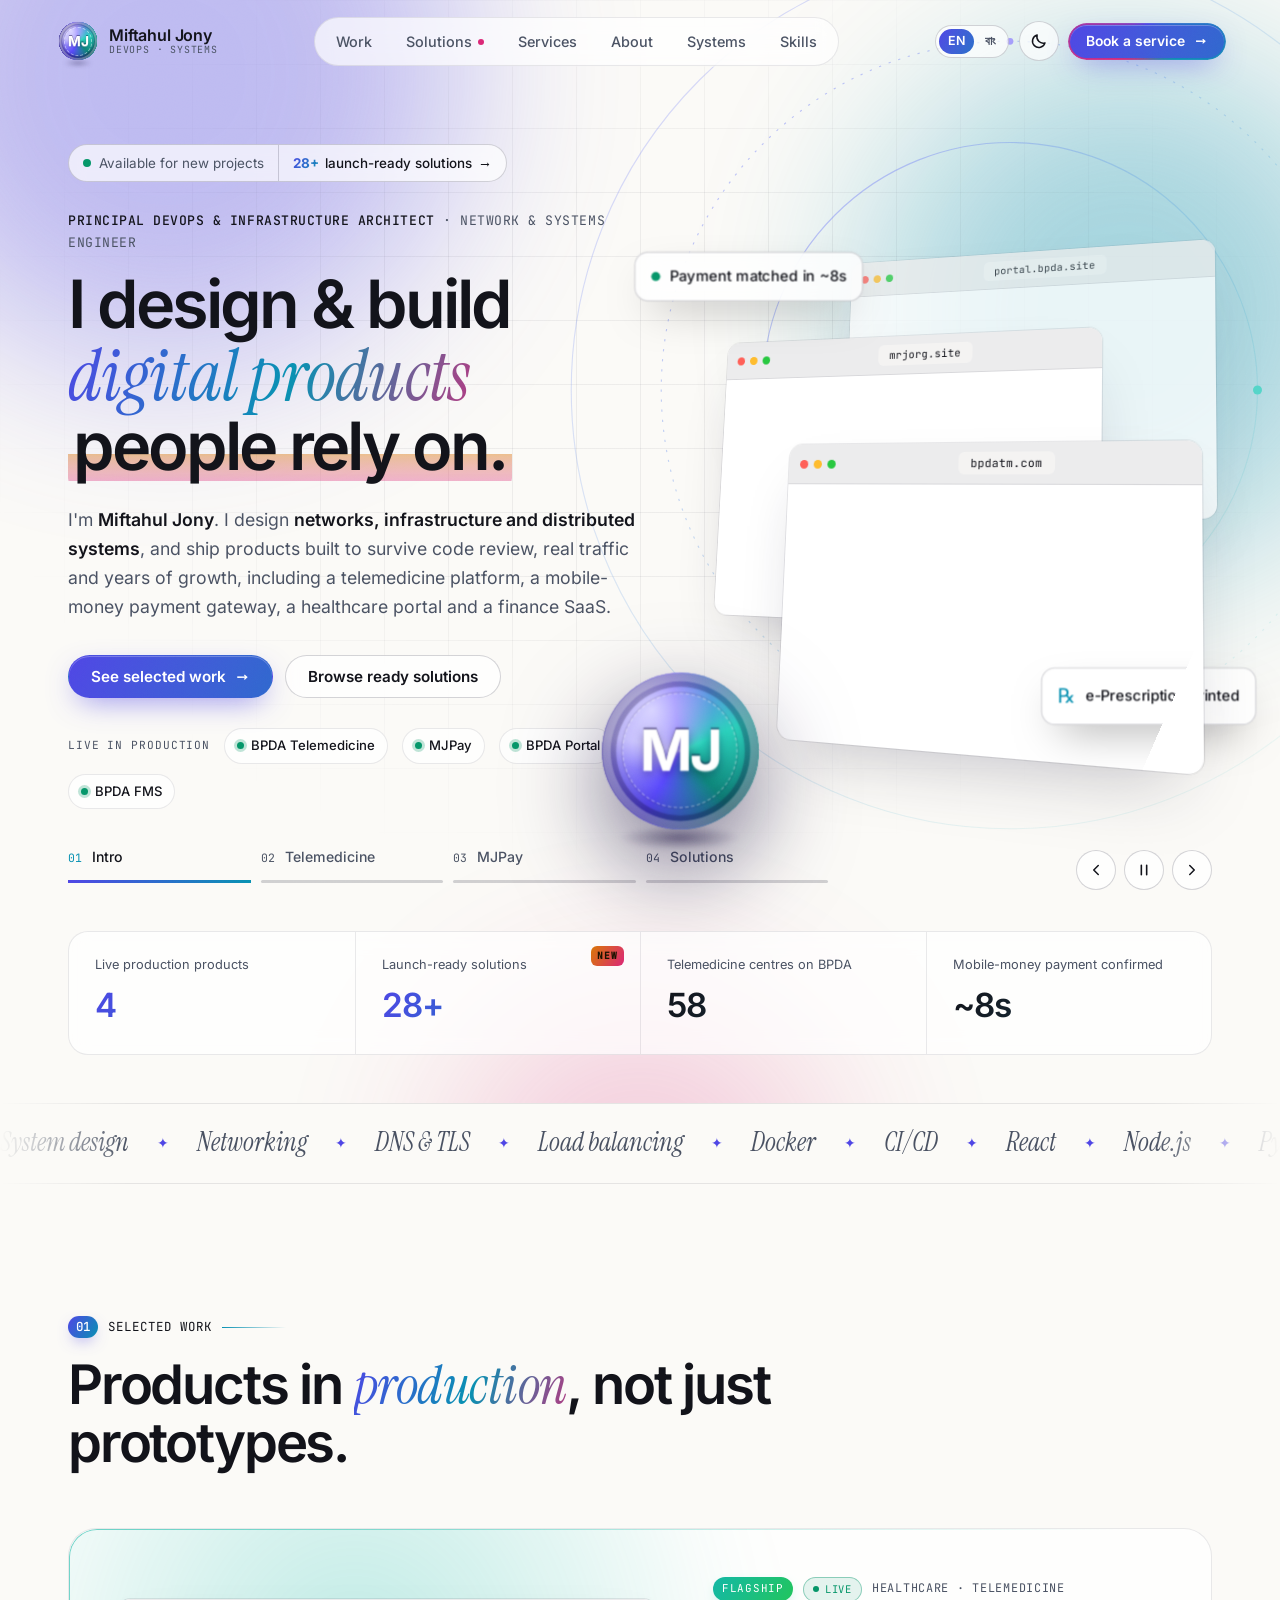
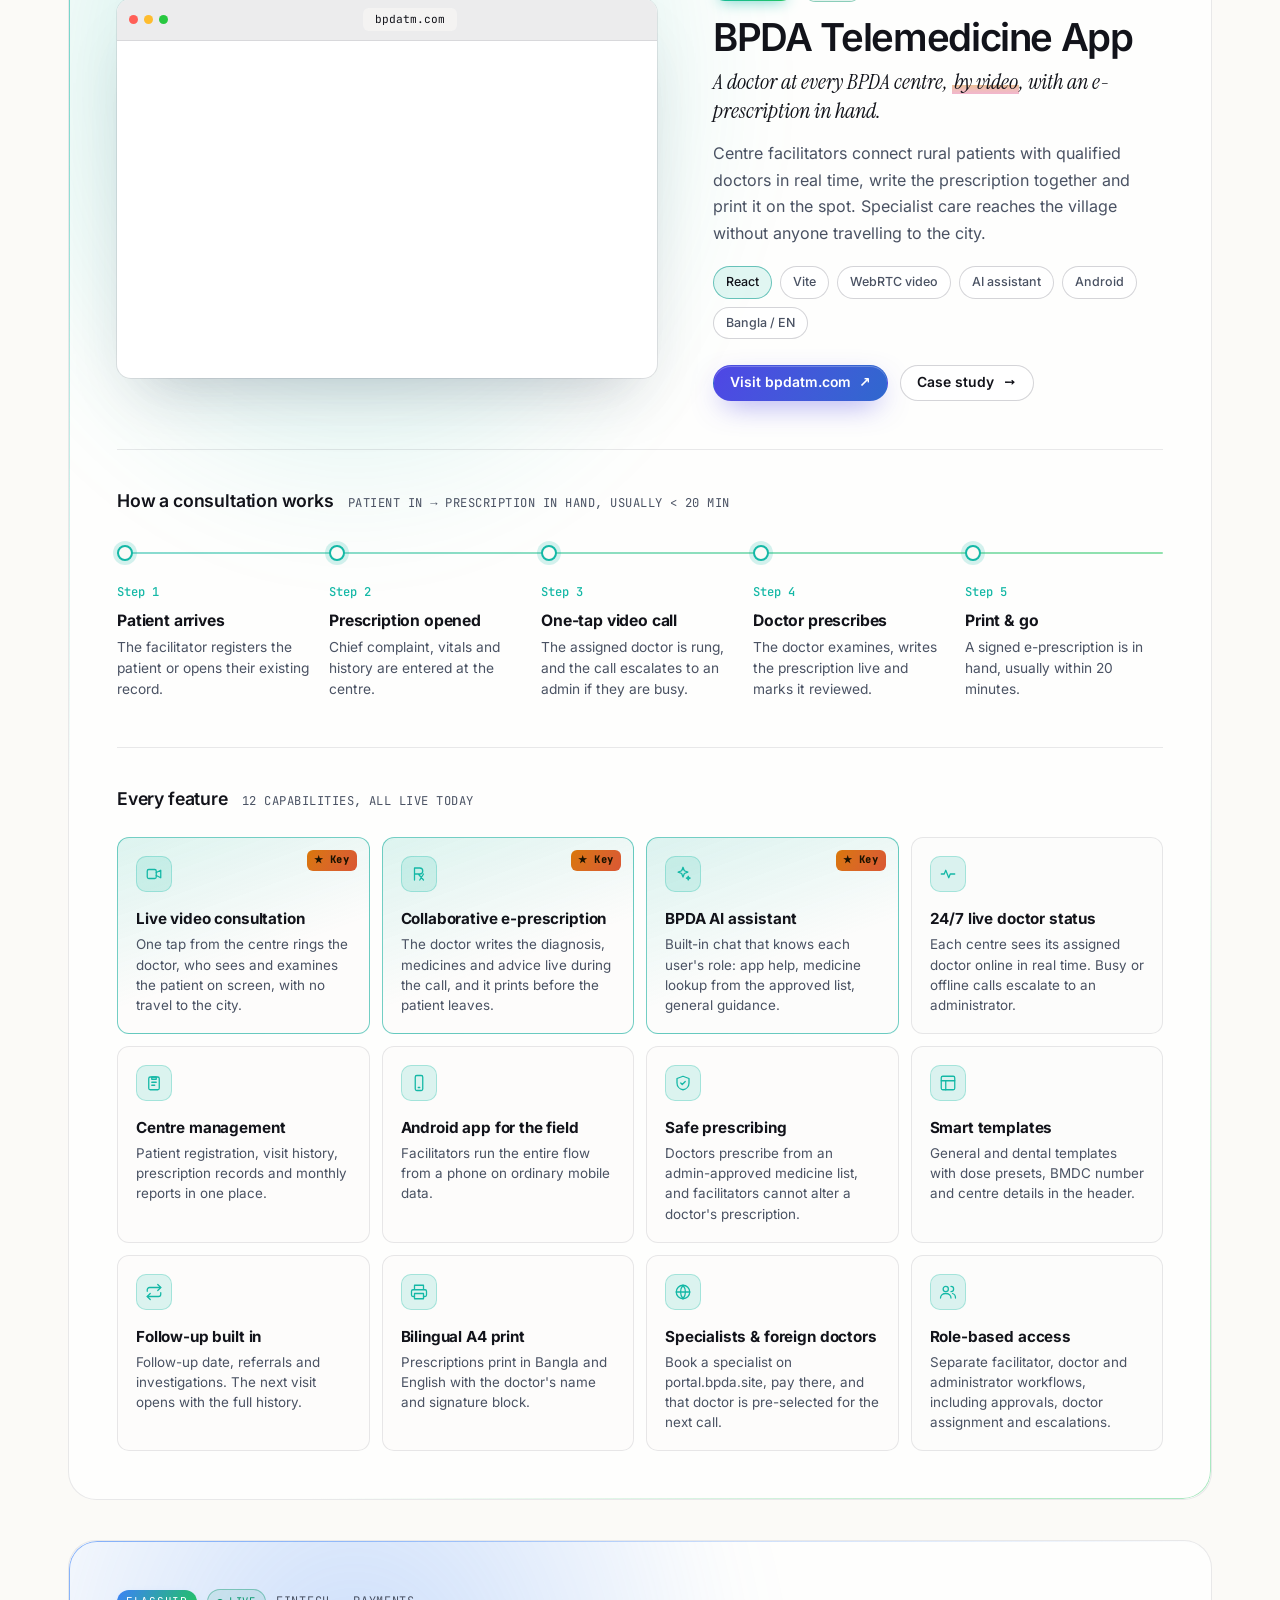
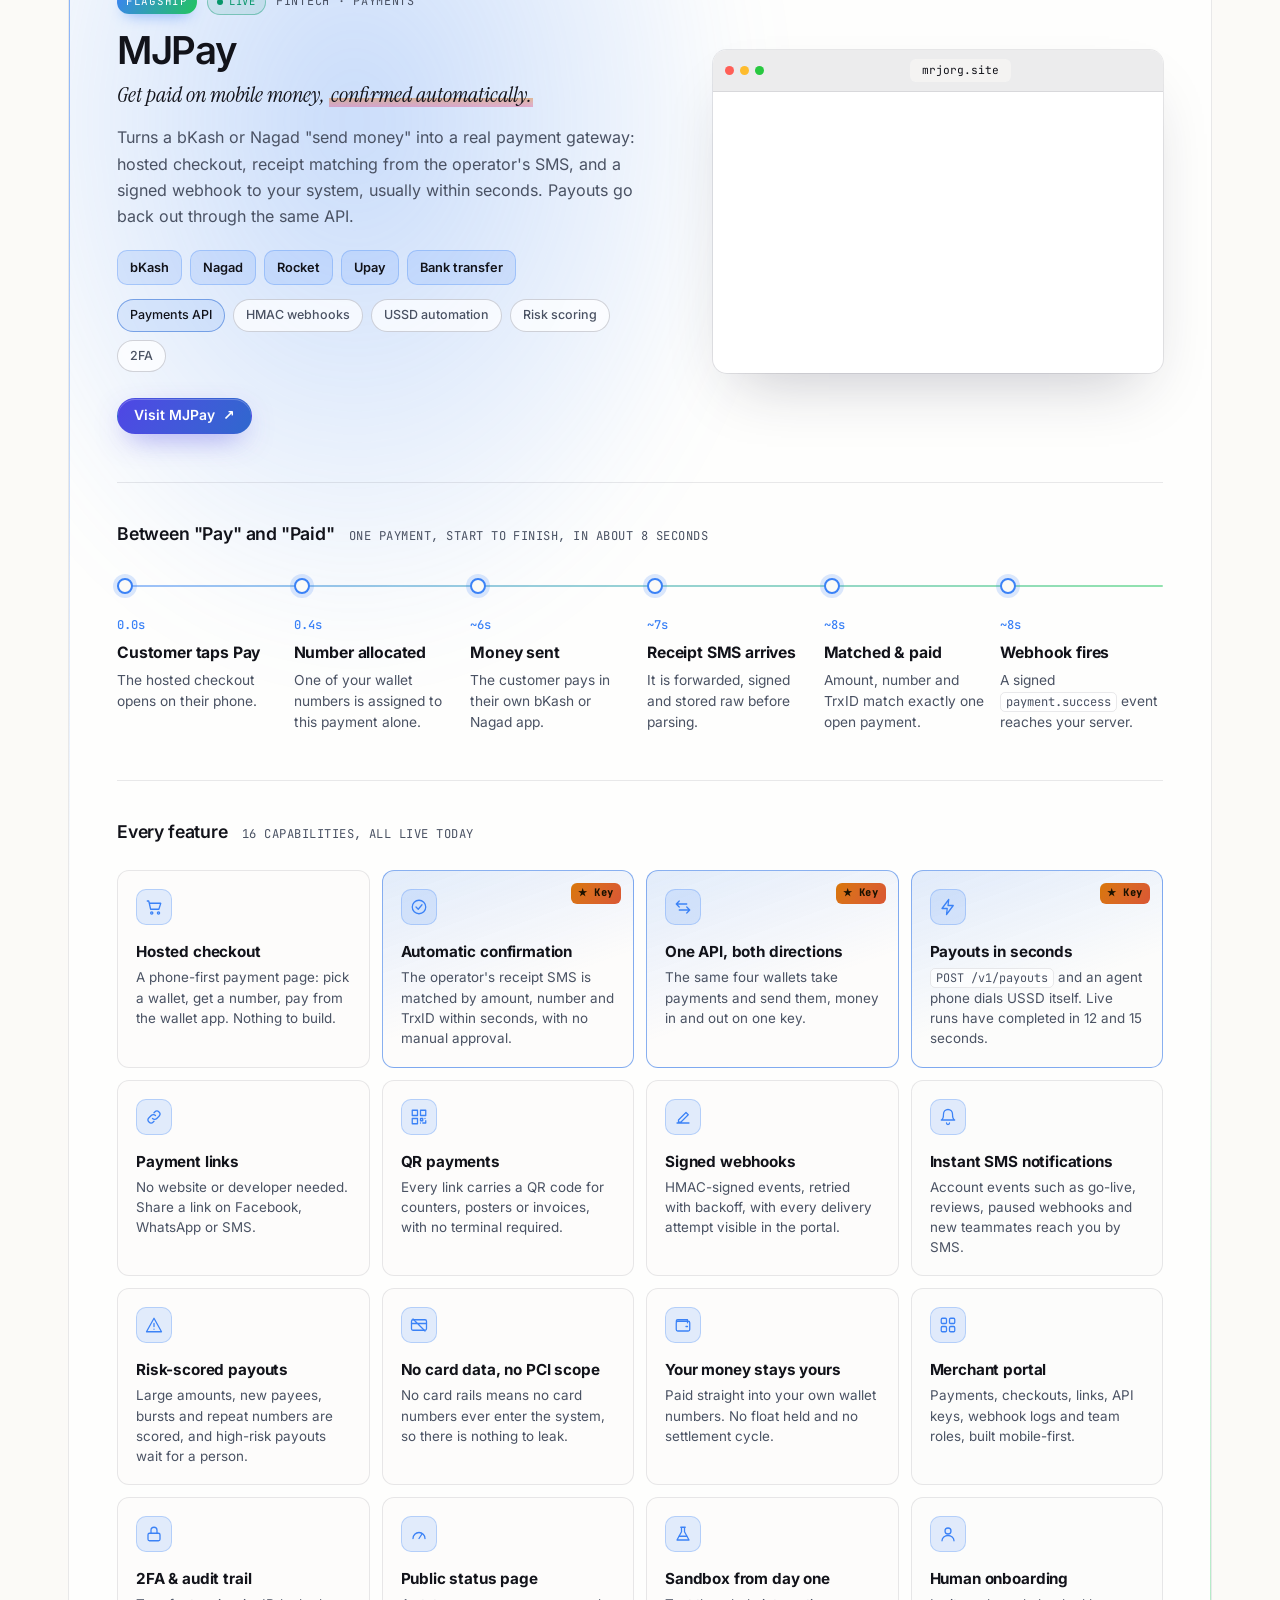
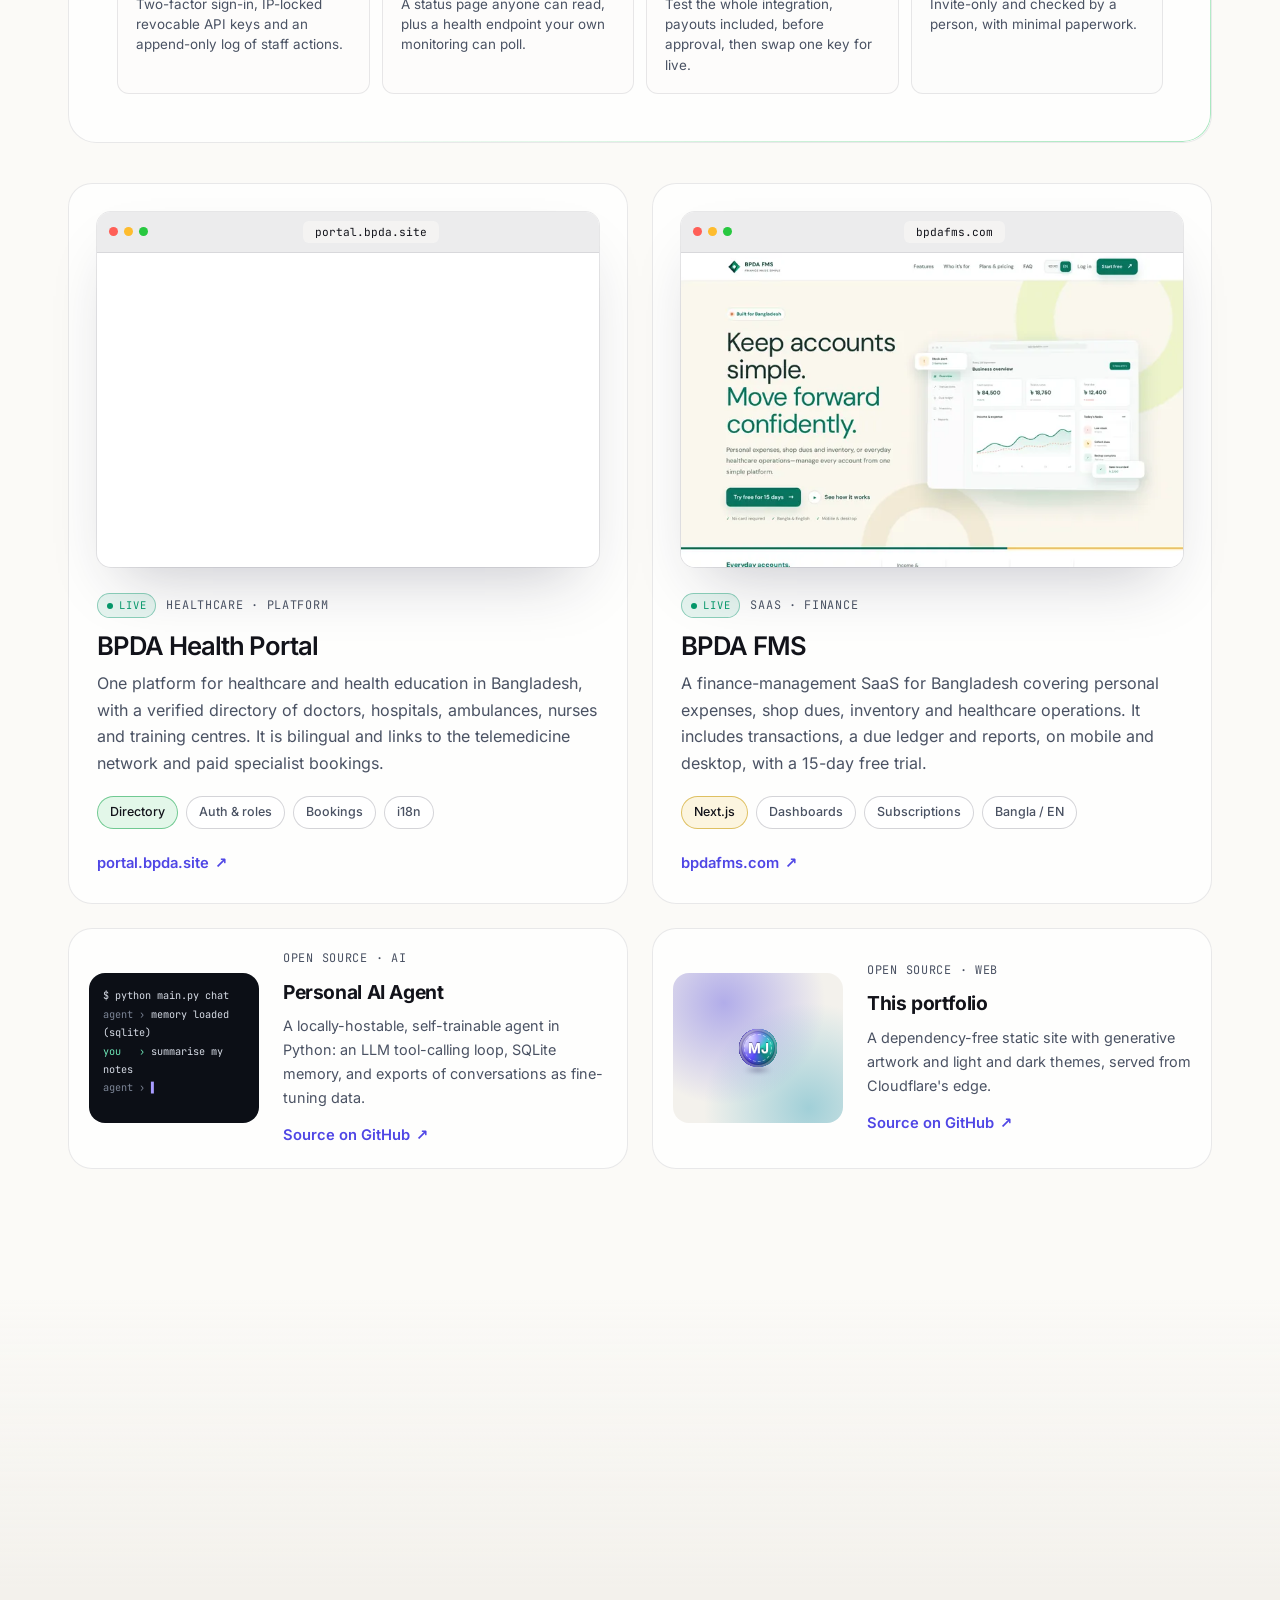
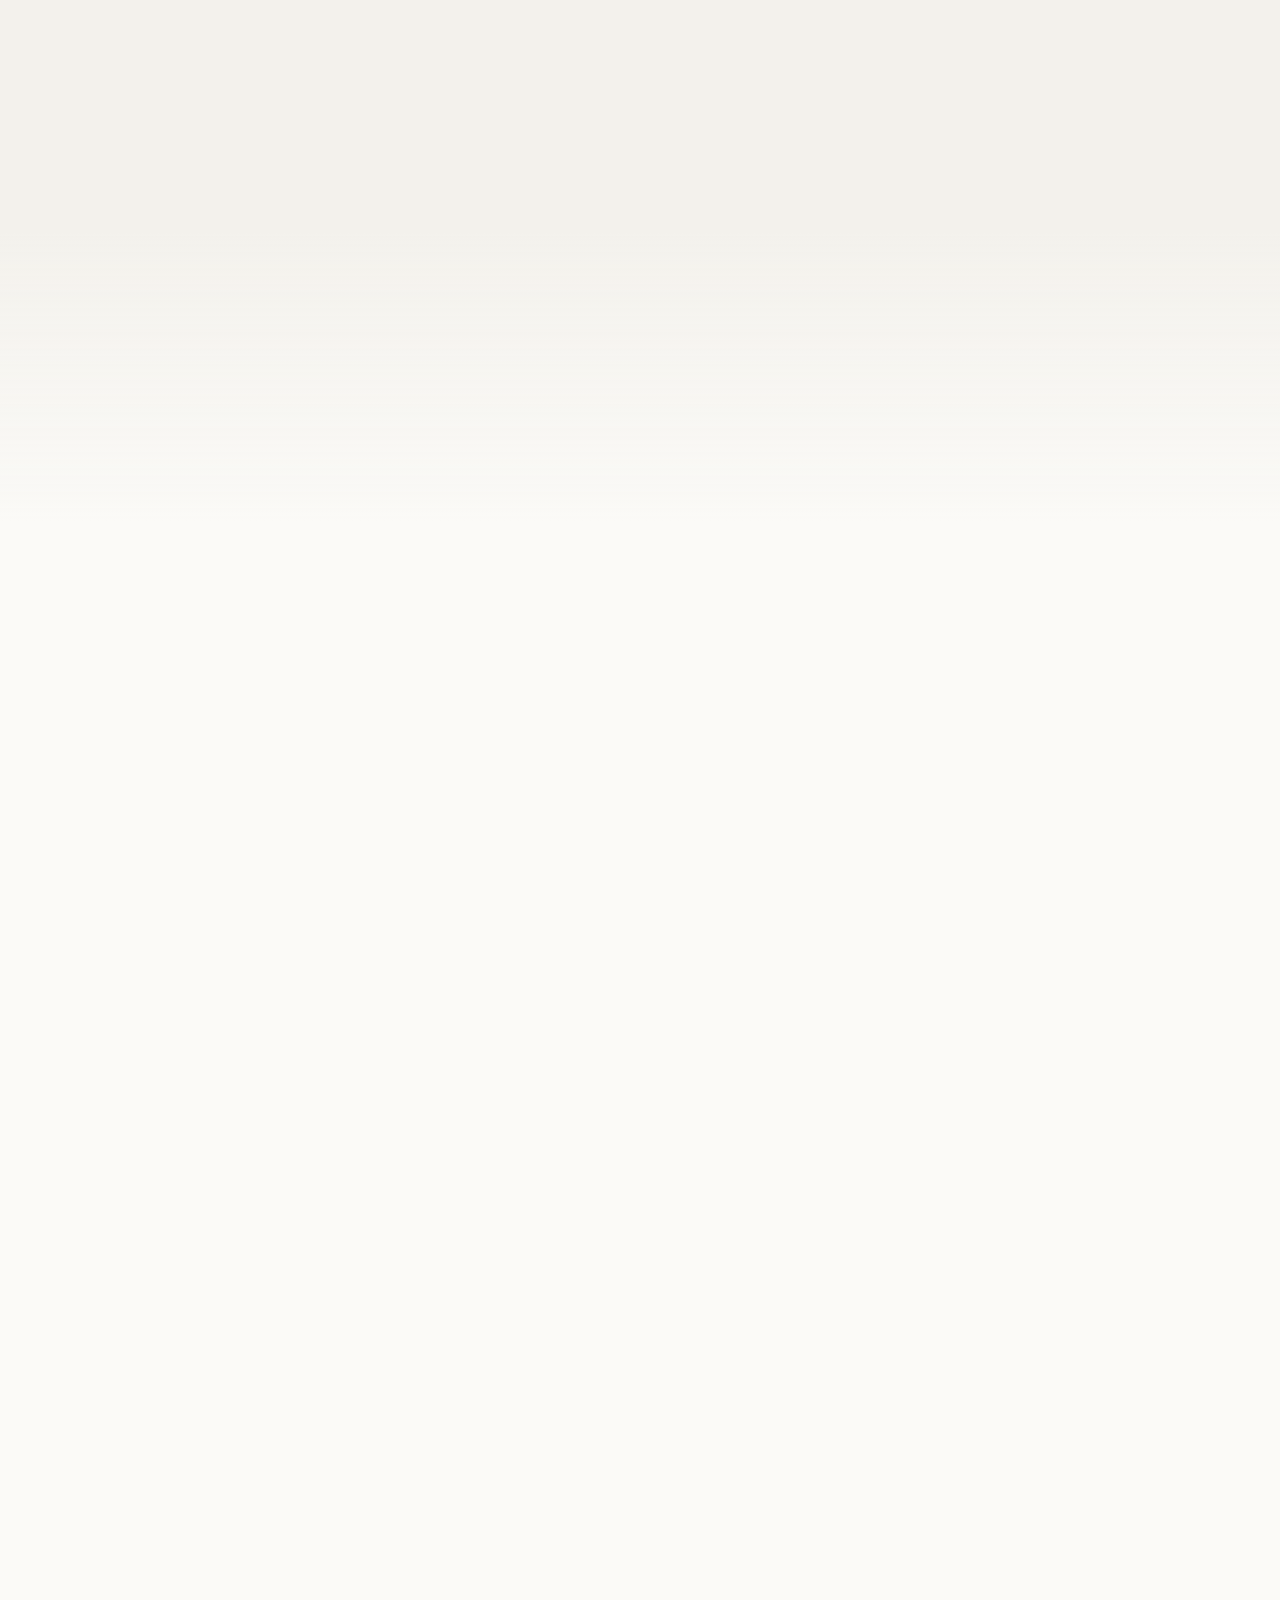
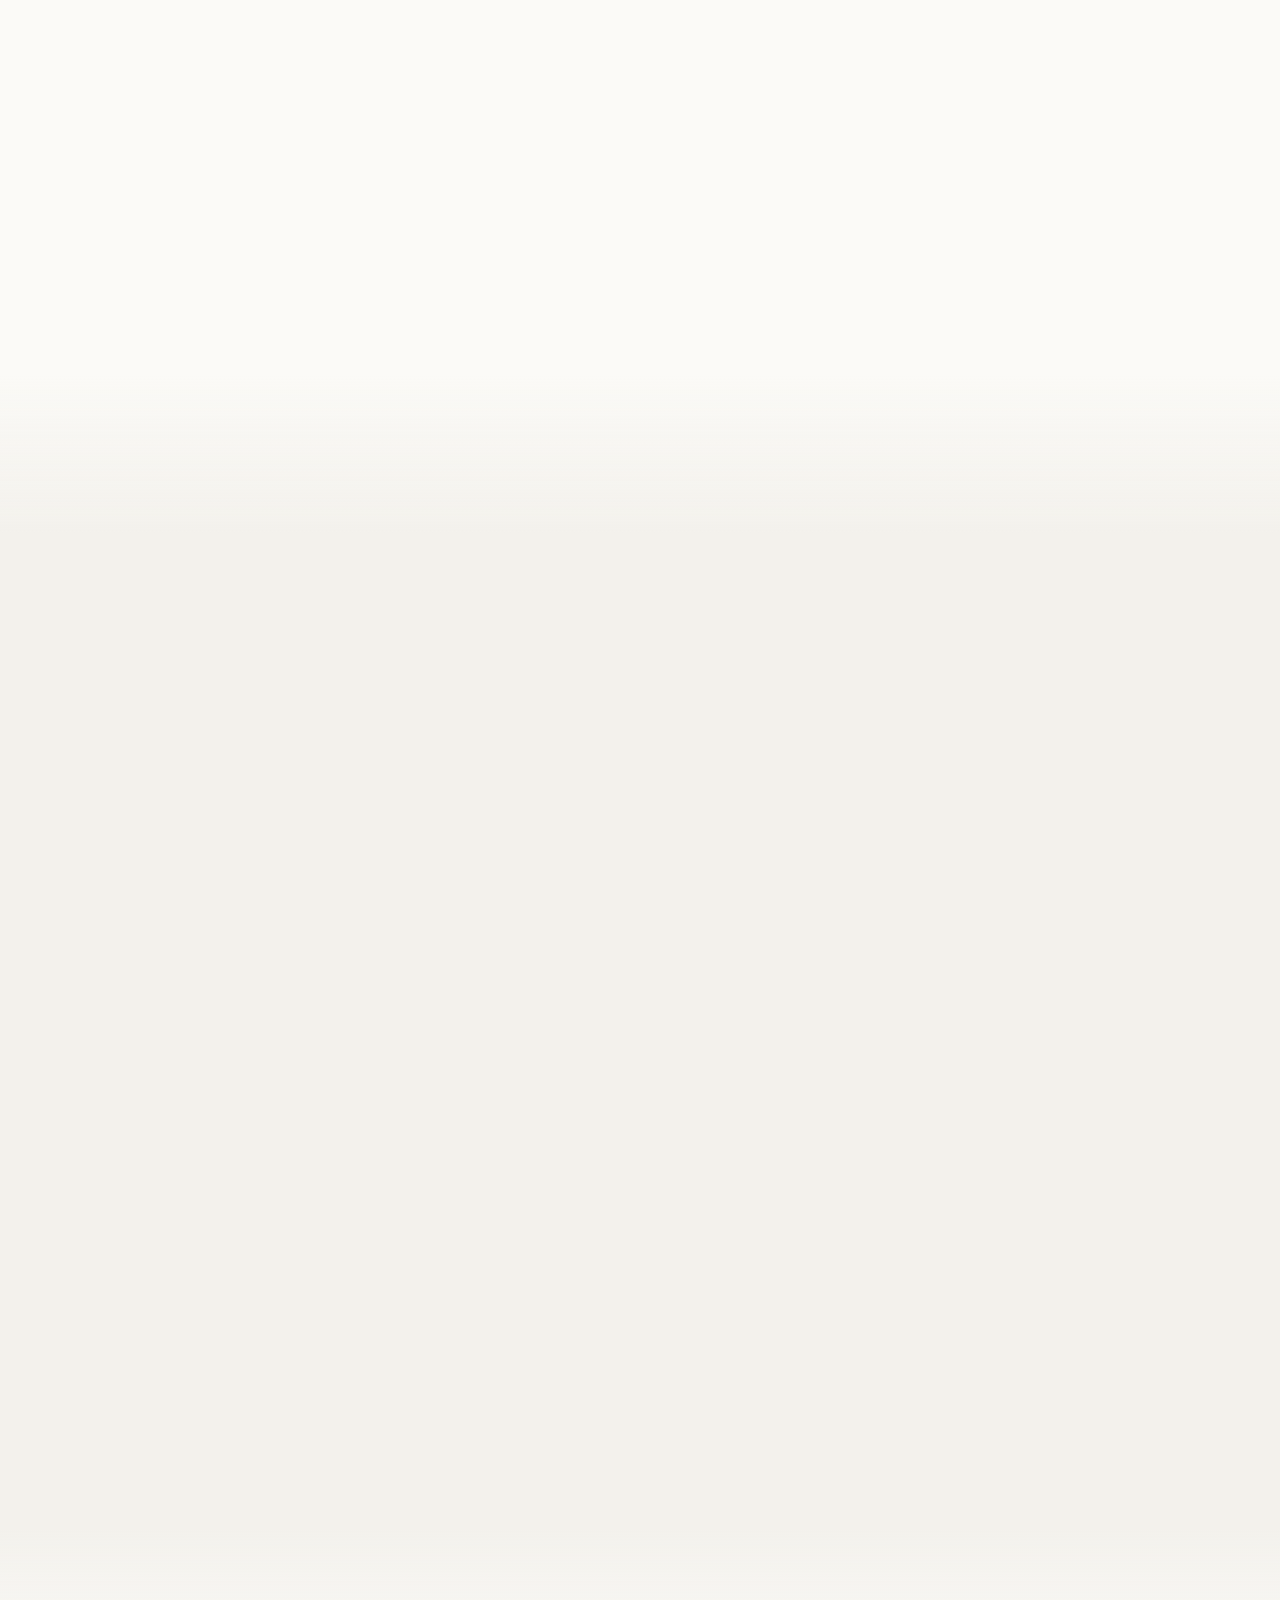
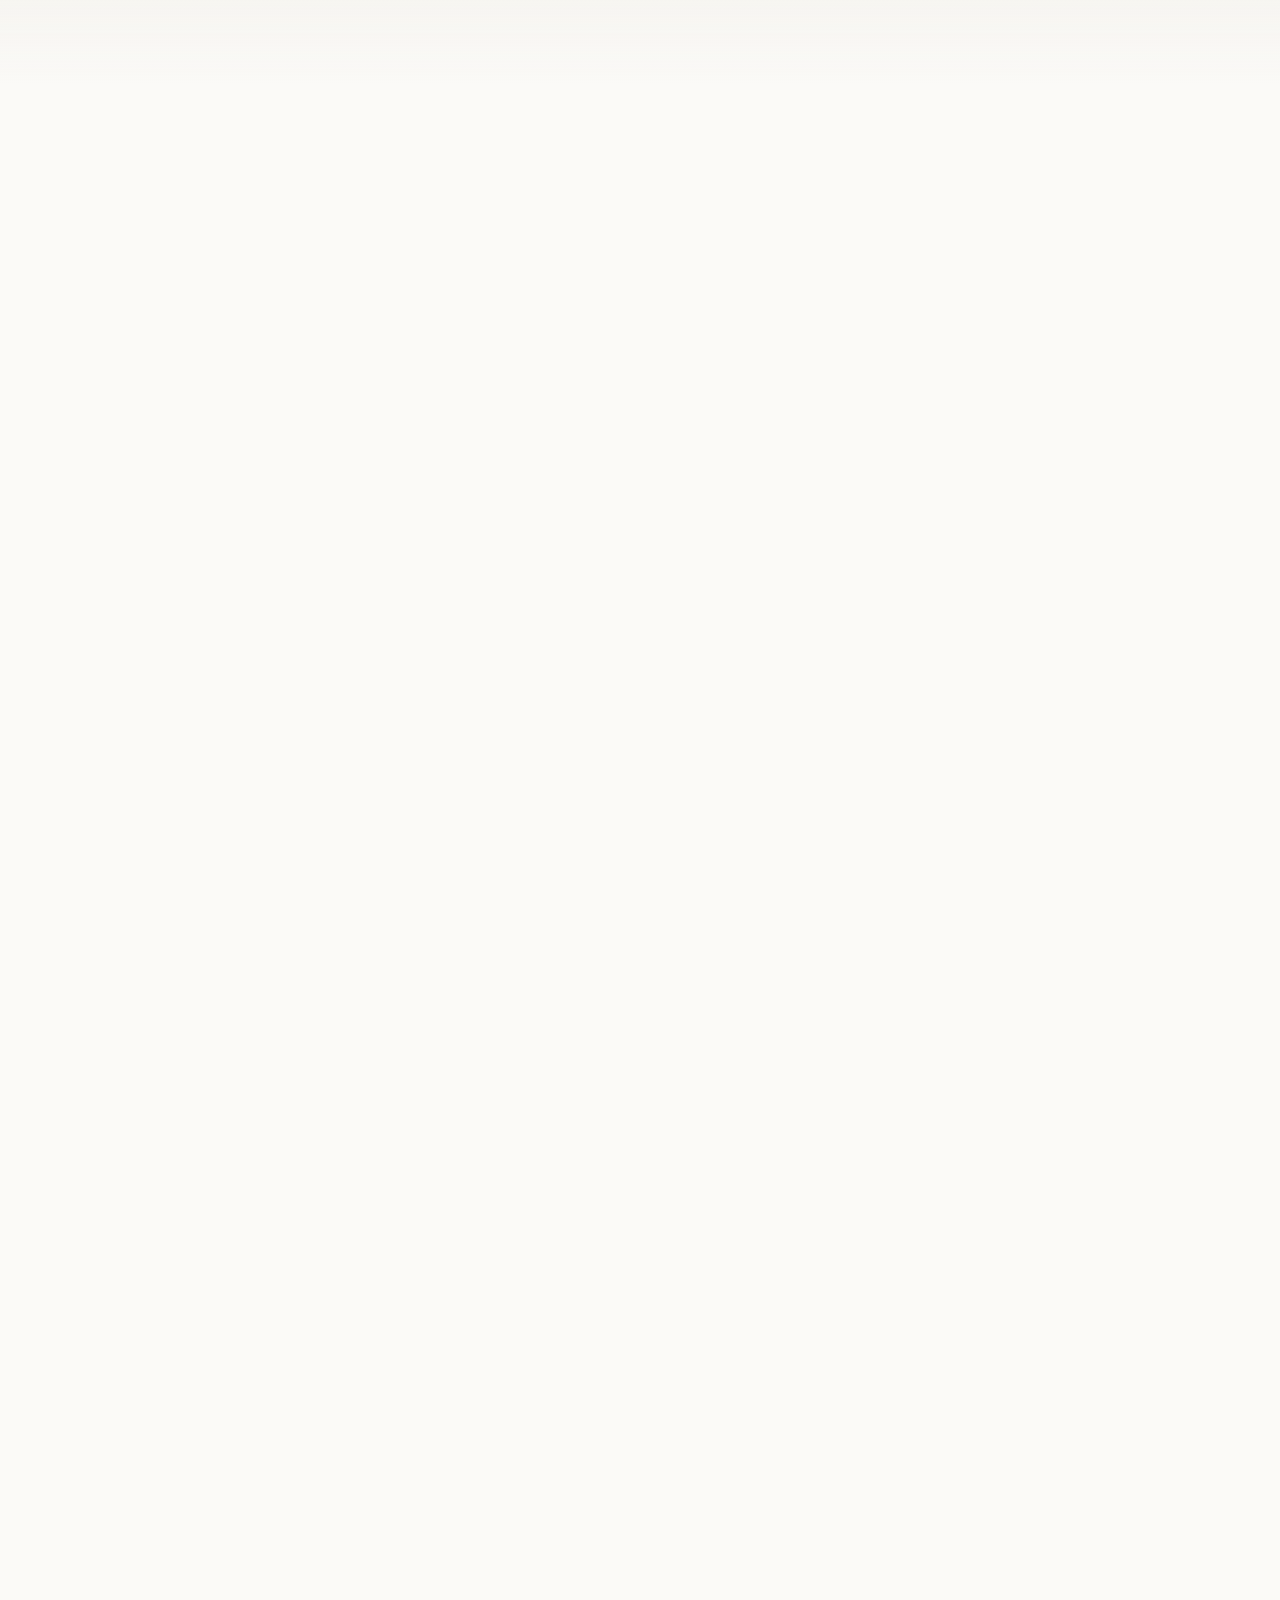
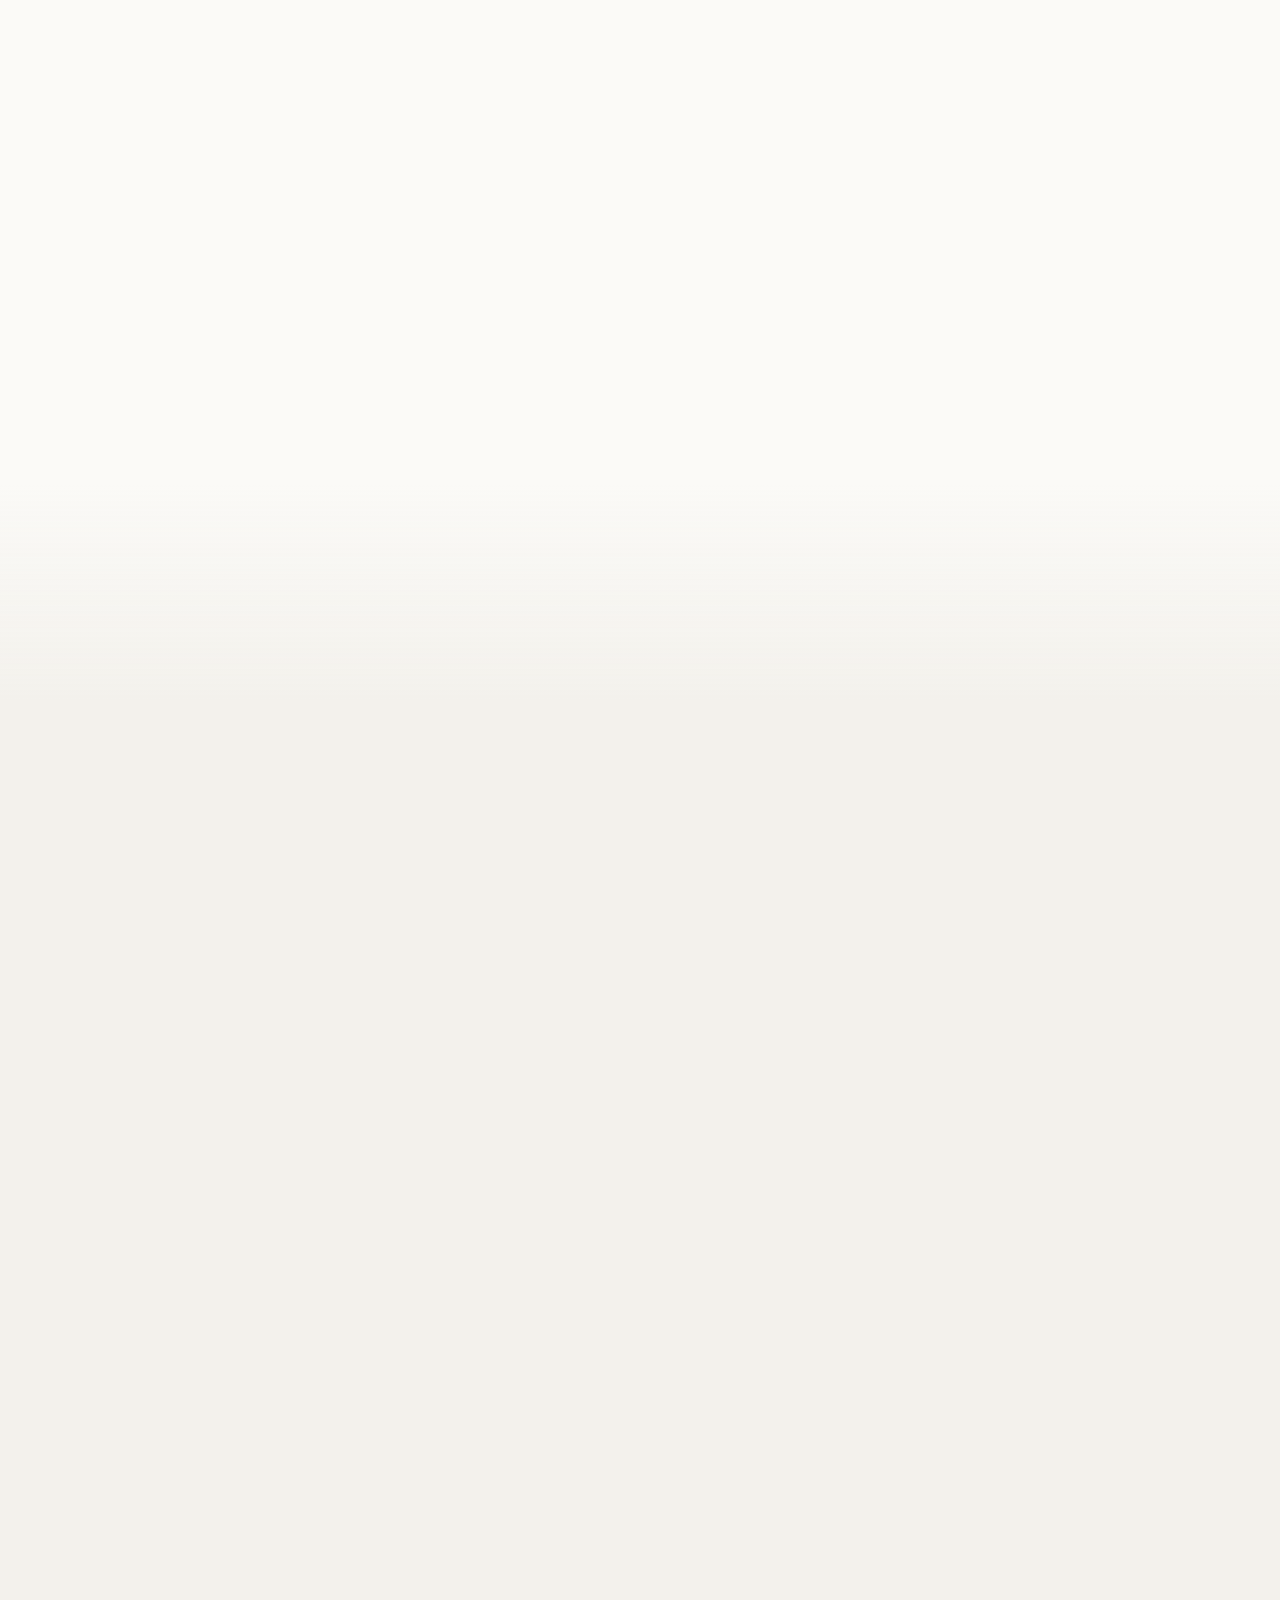
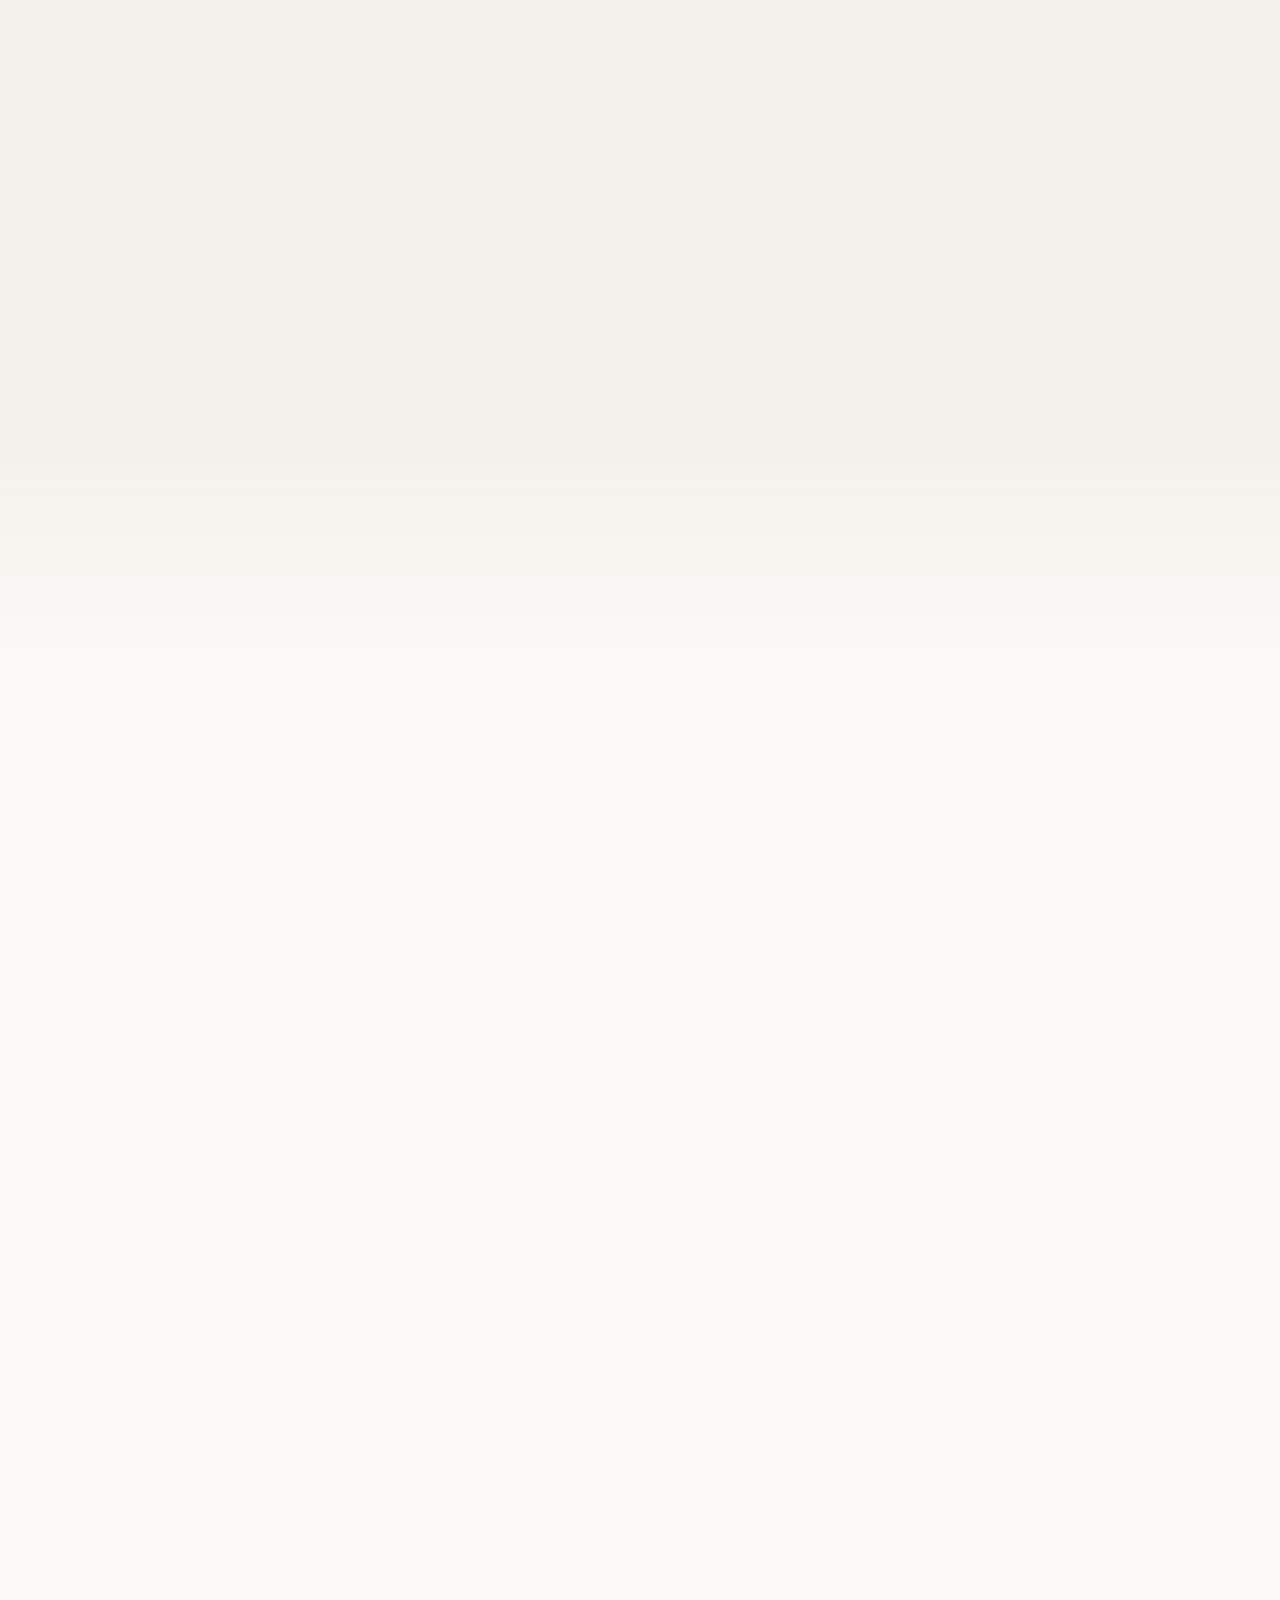
==== commit c947b880: "Audit fixes: security headers, performance, caching, a11y and JS bugs Security - _headers: CSP (self" ====
--- a/index.html
+++ b/index.html
@@ -22,17 +22,10 @@
   <meta name="twitter:card" content="summary_large_image">
 
   <link rel="icon" href="favicon.svg" type="image/svg+xml">
-  <link rel="preconnect" href="https://fonts.googleapis.com">
-  <link rel="preconnect" href="https://fonts.gstatic.com" crossorigin>
-  <link href="https://fonts.googleapis.com/css2?family=Inter:wght@400;500;600;700&family=Instrument+Serif:ital@0;1&family=JetBrains+Mono:wght@400;500&display=swap" rel="stylesheet">
-  <link rel="stylesheet" href="css/style.css">
-
-  <script>
-    try {
-      var t = localStorage.getItem('theme');
-      if (t) document.documentElement.setAttribute('data-theme', t);
-    } catch (e) {}
-  </script>
+  <link rel="preload" href="fonts/inter-latin-3100e775e8.woff2" as="font" type="font/woff2" crossorigin>
+  <link rel="preload" href="fonts/instrument-serif-latin-5a51946dff.woff2" as="font" type="font/woff2" crossorigin>
+  <link rel="stylesheet" href="css/style.css?v=584757a1e5">
+  <script src="js/theme.js?v=811c5ee647"></script>
 
   <script type="application/ld+json">
   {
@@ -53,7 +46,7 @@
 
   <header class="navbar" id="navbar">
     <div class="container nav-container">
-      <a href="#top" class="nav-logo" aria-label="Miftahul Jony, home">
+      <a href="#top" class="nav-logo">
         <span class="coin" aria-hidden="true"><span class="coin-body"><span class="coin-face coin-front"><b>MJ</b></span><span class="coin-edge"><i></i><i></i><i></i><i></i><i></i><i></i><i></i><i></i><i></i><i></i></span><span class="coin-face coin-back"><b>MJ</b></span></span></span><span class="logo-text">Miftahul Jony<small>DevOps · Systems</small></span>
       </a>
       <nav aria-label="Primary">
@@ -68,7 +61,7 @@
         </ul>
       </nav>
       <div class="nav-actions">
-        <a class="lang-switch" href="bn/" hreflang="bn" lang="bn" aria-label="বাংলা সংস্করণ দেখুন"><span class="is-on" lang="en">EN</span><span>বাং</span></a>
+        <a class="lang-switch" href="bn/" hreflang="bn"><span class="is-on" lang="en">EN</span><span lang="bn">বাং</span><span class="sr-only"> (বাংলা সংস্করণ)</span></a>
         <button class="icon-btn" id="theme-toggle" type="button" aria-label="Toggle color theme">
           <svg class="icon-sun" viewBox="0 0 24 24" width="18" height="18" aria-hidden="true"><circle cx="12" cy="12" r="4.5" fill="none" stroke="currentColor" stroke-width="2"/><path d="M12 2v2.5M12 19.5V22M2 12h2.5M19.5 12H22M4.9 4.9l1.8 1.8M17.3 17.3l1.8 1.8M4.9 19.1l1.8-1.8M17.3 6.7l1.8-1.8" stroke="currentColor" stroke-width="2" stroke-linecap="round"/></svg>
           <svg class="icon-moon" viewBox="0 0 24 24" width="18" height="18" aria-hidden="true"><path d="M20 14.5A8.5 8.5 0 0 1 9.5 4a8.5 8.5 0 1 0 10.5 10.5z" fill="none" stroke="currentColor" stroke-width="2" stroke-linejoin="round"/></svg>
@@ -133,15 +126,15 @@
         <div class="hero-stage art3d" aria-hidden="true">
           <figure class="float-frame f1" data-depth="14">
             <div class="frame-bar"><span></span><span></span><span></span><em>portal.bpda.site</em></div>
-            <img src="assets/work/bpda-portal-sm.webp" alt="" width="720" height="450">
+            <img src="assets/work/bpda-portal-sm.webp" srcset="assets/work/bpda-portal-xs.webp 480w, assets/work/bpda-portal-sm.webp 720w" sizes="(max-width: 560px) 78vw, (max-width: 1080px) 60vw, 34vw" decoding="async" alt="" width="720" height="450">
           </figure>
           <figure class="float-frame f2" data-depth="28">
             <div class="frame-bar"><span></span><span></span><span></span><em>mrjorg.site</em></div>
-            <img src="assets/work/mjpay-sm.webp" alt="" width="720" height="450">
+            <img src="assets/work/mjpay-sm.webp" srcset="assets/work/mjpay-xs.webp 480w, assets/work/mjpay-sm.webp 720w" sizes="(max-width: 560px) 78vw, (max-width: 1080px) 60vw, 34vw" decoding="async" alt="" width="720" height="450">
           </figure>
           <figure class="float-frame f3" data-depth="44">
             <div class="frame-bar"><span></span><span></span><span></span><em>bpdatm.com</em></div>
-            <img src="assets/work/bpda-telemedicine-sm.webp" alt="" width="720" height="450">
+            <img src="assets/work/bpda-telemedicine-sm.webp" srcset="assets/work/bpda-telemedicine-xs.webp 480w, assets/work/bpda-telemedicine-sm.webp 720w" sizes="(max-width: 560px) 78vw, (max-width: 1080px) 60vw, 34vw" decoding="async" alt="" width="720" height="450">
           </figure>
           <div class="float-chip c-a" data-depth="60"><span class="chip-dot ok"></span> Payment matched in ~8s</div>
           <div class="float-chip c-b" data-depth="36"><span class="chip-rx">℞</span> e-Prescription printed</div>
@@ -168,7 +161,7 @@
               <div class="tele-ring"></div>
               <figure class="tele-screen" data-depth="18">
                 <div class="frame-bar"><span></span><span></span><span></span><em>bpdatm.com</em></div>
-                <img src="assets/work/bpda-telemedicine-sm.webp" alt="" width="720" height="450" loading="lazy">
+                <img src="assets/work/bpda-telemedicine-sm.webp" srcset="assets/work/bpda-telemedicine-xs.webp 480w, assets/work/bpda-telemedicine-sm.webp 720w" sizes="(max-width: 560px) 78vw, (max-width: 1080px) 60vw, 34vw" decoding="async" alt="" width="720" height="450" loading="lazy">
               </figure>
               <div class="glass-card g-doc" data-depth="46"><span class="avatar">Dr</span><div><b>Assigned doctor</b><small><span class="live-dot"></span> Online now</small></div></div>
               <div class="glass-card g-call" data-depth="60"><span class="rec"></span><div><b>Video consultation</b><small class="mono">00:12:48</small></div></div>
@@ -286,7 +279,7 @@
             <a class="showcase-media" href="https://bpdatm.com" target="_blank" rel="noopener noreferrer" aria-label="Open BPDA Telemedicine App">
               <div class="browser">
                 <div class="frame-bar"><span></span><span></span><span></span><em>bpdatm.com</em></div>
-                <img src="assets/work/bpda-telemedicine.webp" alt="BPDA Telemedicine App home page: a doctor at every BPDA centre, by video, with an e-prescription in hand" width="1440" height="900" loading="lazy">
+                <img src="assets/work/bpda-telemedicine.webp" srcset="assets/work/bpda-telemedicine-xs.webp 480w, assets/work/bpda-telemedicine-sm.webp 720w, assets/work/bpda-telemedicine.webp 1440w" sizes="(max-width: 1080px) 92vw, 52vw" decoding="async" alt="BPDA Telemedicine App home page: a doctor at every BPDA centre, by video, with an e-prescription in hand" width="1440" height="900" loading="lazy">
               </div>
             </a>
             <div class="showcase-info">
@@ -343,7 +336,7 @@
             <a class="showcase-media" href="https://mrjorg.site" target="_blank" rel="noopener noreferrer" aria-label="Open MJPay">
               <div class="browser">
                 <div class="frame-bar"><span></span><span></span><span></span><em>mrjorg.site</em></div>
-                <img src="assets/work/mjpay.webp" alt="MJPay home page: get paid on mobile money, confirmed automatically" width="1440" height="900" loading="lazy">
+                <img src="assets/work/mjpay.webp" srcset="assets/work/mjpay-xs.webp 480w, assets/work/mjpay-sm.webp 720w, assets/work/mjpay.webp 1440w" sizes="(max-width: 1080px) 92vw, 52vw" decoding="async" alt="MJPay home page: get paid on mobile money, confirmed automatically" width="1440" height="900" loading="lazy">
               </div>
             </a>
             <div class="showcase-info">
@@ -404,7 +397,7 @@
             <a class="card-media" href="https://portal.bpda.site" target="_blank" rel="noopener noreferrer" aria-label="Open BPDA Health Portal">
               <div class="browser">
                 <div class="frame-bar"><span></span><span></span><span></span><em>portal.bpda.site</em></div>
-                <img src="assets/work/bpda-portal.webp" alt="BPDA Health Portal: find verified doctors, hospitals and health workers" width="1440" height="900" loading="lazy">
+                <img src="assets/work/bpda-portal.webp" srcset="assets/work/bpda-portal-xs.webp 480w, assets/work/bpda-portal-sm.webp 720w, assets/work/bpda-portal.webp 1440w" sizes="(max-width: 1080px) 92vw, 44vw" decoding="async" alt="BPDA Health Portal: find verified doctors, hospitals and health workers" width="1440" height="900" loading="lazy">
               </div>
             </a>
             <p class="project-meta"><span class="live-badge">LIVE</span> Healthcare · Platform</p>
@@ -422,7 +415,7 @@
             <a class="card-media" href="https://bpdafms.com" target="_blank" rel="noopener noreferrer" aria-label="Open BPDA FMS">
               <div class="browser">
                 <div class="frame-bar"><span></span><span></span><span></span><em>bpdafms.com</em></div>
-                <img src="assets/work/bpda-fms.webp" alt="BPDA FMS: keep accounts simple, with a dashboard preview" width="1440" height="900" loading="lazy">
+                <img src="assets/work/bpda-fms.webp" srcset="assets/work/bpda-fms-xs.webp 480w, assets/work/bpda-fms-sm.webp 720w, assets/work/bpda-fms.webp 1440w" sizes="(max-width: 1080px) 92vw, 44vw" decoding="async" alt="BPDA FMS: keep accounts simple, with a dashboard preview" width="1440" height="900" loading="lazy">
               </div>
             </a>
             <p class="project-meta"><span class="live-badge">LIVE</span> SaaS · Finance</p>
@@ -1013,16 +1006,16 @@
     <div class="aurora a1" aria-hidden="true"></div><div class="aurora a2" aria-hidden="true"></div>
     <div class="container foot-grid">
       <div class="foot-brand">
-        <a href="#top" class="nav-logo" aria-label="Miftahul Jony, back to top"><span class="coin" aria-hidden="true"><span class="coin-body"><span class="coin-face coin-front"><b>MJ</b></span><span class="coin-edge"><i></i><i></i><i></i><i></i><i></i><i></i><i></i><i></i><i></i><i></i></span><span class="coin-face coin-back"><b>MJ</b></span></span></span><span class="logo-text">Miftahul Jony<small>DevOps · Systems</small></span></a>
+        <a href="#top" class="nav-logo"><span class="coin" aria-hidden="true"><span class="coin-body"><span class="coin-face coin-front"><b>MJ</b></span><span class="coin-edge"><i></i><i></i><i></i><i></i><i></i><i></i><i></i><i></i><i></i><i></i></span><span class="coin-face coin-back"><b>MJ</b></span></span></span><span class="logo-text">Miftahul Jony<small>DevOps · Systems</small></span></a>
         <p>Principal DevOps &amp; Infrastructure Architect building reliable networks, systems and products from Rangpur, Bangladesh.</p>
         <p class="eyebrow" style="margin:0"><span class="status-dot"></span> Available for new projects</p>
       </div>
       <nav class="foot-col" aria-label="Explore">
-        <h4>Explore</h4>
+        <h2>Explore</h2>
         <ul><li><a href="#work">Work</a></li><li><a href="#solutions">Solutions</a></li><li><a href="#systems">Systems</a></li><li><a href="#services">Services</a></li><li><a href="#skills">Skills</a></li><li><a href="#about">About</a></li><li><a href="case-studies/bpda-smart-app">Case study</a></li></ul>
       </nav>
       <div class="foot-col">
-        <h4>Live products</h4>
+        <h2>Live products</h2>
         <ul>
           <li><a href="https://bpdatm.com" target="_blank" rel="noopener noreferrer"><span class="live-dot"></span>BPDA Telemedicine</a></li>
           <li><a href="https://mrjorg.site" target="_blank" rel="noopener noreferrer"><span class="live-dot"></span>MJPay</a></li>
@@ -1031,11 +1024,11 @@
         </ul>
       </div>
       <div class="foot-col">
-        <h4>Popular solutions</h4>
+        <h2>Popular solutions</h2>
         <ul><li><a href="#solutions">Payment gateway</a></li><li><a href="#solutions">Hospital management</a></li><li><a href="#solutions">School management</a></li><li><a href="#solutions">ISP billing</a></li><li><a href="#solutions">E-commerce &amp; POS</a></li></ul>
       </div>
       <div class="foot-col">
-        <h4>Connect</h4>
+        <h2>Connect</h2>
         <ul><li><a href="https://www.facebook.com/miftahuljony2" target="_blank" rel="noopener noreferrer">Facebook ↗</a></li><li><a href="https://github.com/miftahuljony3" target="_blank" rel="noopener noreferrer">GitHub ↗</a></li><li><a href="#contact">Book a service →</a></li><li><a href="bn/" hreflang="bn" lang="bn">বাংলা সংস্করণ</a></li></ul>
       </div>
     </div>
@@ -1049,6 +1042,6 @@
     </div>
   </footer>
 
-  <script src="js/script.js"></script>
+  <script src="js/script.js?v=a4ee93f711"></script>
 </body>
 </html>
--- a/css/style.css
+++ b/css/style.css
@@ -1,3 +1,342 @@
+/* =========================================================
+   Self-hosted fonts (WOFF2, unicode-range subsets; only used ranges download)
+   ========================================================= */
+/* Instrument Serif — latin-ext */
+@font-face {
+  font-family: 'Instrument Serif';
+  font-style: italic;
+  font-weight: 400;
+  font-display: swap;
+  src: url(../fonts/instrument-serif-latin-ext-d001482125.woff2) format('woff2');
+  unicode-range: U+0100-02BA, U+02BD-02C5, U+02C7-02CC, U+02CE-02D7, U+02DD-02FF, U+0304, U+0308, U+0329, U+1D00-1DBF, U+1E00-1E9F, U+1EF2-1EFF, U+2020, U+20A0-20AB, U+20AD-20C0, U+2113, U+2C60-2C7F, U+A720-A7FF;
+}
+/* Instrument Serif — latin */
+@font-face {
+  font-family: 'Instrument Serif';
+  font-style: italic;
+  font-weight: 400;
+  font-display: swap;
+  src: url(../fonts/instrument-serif-latin-5a51946dff.woff2) format('woff2');
+  unicode-range: U+0000-00FF, U+0131, U+0152-0153, U+02BB-02BC, U+02C6, U+02DA, U+02DC, U+0304, U+0308, U+0329, U+2000-206F, U+20AC, U+2122, U+2191, U+2193, U+2212, U+2215, U+FEFF, U+FFFD;
+}
+/* Instrument Serif — latin-ext */
+@font-face {
+  font-family: 'Instrument Serif';
+  font-style: normal;
+  font-weight: 400;
+  font-display: swap;
+  src: url(../fonts/instrument-serif-latin-ext-290e6267dd.woff2) format('woff2');
+  unicode-range: U+0100-02BA, U+02BD-02C5, U+02C7-02CC, U+02CE-02D7, U+02DD-02FF, U+0304, U+0308, U+0329, U+1D00-1DBF, U+1E00-1E9F, U+1EF2-1EFF, U+2020, U+20A0-20AB, U+20AD-20C0, U+2113, U+2C60-2C7F, U+A720-A7FF;
+}
+/* Instrument Serif — latin */
+@font-face {
+  font-family: 'Instrument Serif';
+  font-style: normal;
+  font-weight: 400;
+  font-display: swap;
+  src: url(../fonts/instrument-serif-latin-5eb09b5ac0.woff2) format('woff2');
+  unicode-range: U+0000-00FF, U+0131, U+0152-0153, U+02BB-02BC, U+02C6, U+02DA, U+02DC, U+0304, U+0308, U+0329, U+2000-206F, U+20AC, U+2122, U+2191, U+2193, U+2212, U+2215, U+FEFF, U+FFFD;
+}
+/* Inter — latin-ext */
+@font-face {
+  font-family: 'Inter';
+  font-style: normal;
+  font-weight: 400;
+  font-display: swap;
+  src: url(../fonts/inter-latin-ext-34b9c504ca.woff2) format('woff2');
+  unicode-range: U+0100-02BA, U+02BD-02C5, U+02C7-02CC, U+02CE-02D7, U+02DD-02FF, U+0304, U+0308, U+0329, U+1D00-1DBF, U+1E00-1E9F, U+1EF2-1EFF, U+2020, U+20A0-20AB, U+20AD-20C0, U+2113, U+2C60-2C7F, U+A720-A7FF;
+}
+/* Inter — latin */
+@font-face {
+  font-family: 'Inter';
+  font-style: normal;
+  font-weight: 400;
+  font-display: swap;
+  src: url(../fonts/inter-latin-3100e775e8.woff2) format('woff2');
+  unicode-range: U+0000-00FF, U+0131, U+0152-0153, U+02BB-02BC, U+02C6, U+02DA, U+02DC, U+0304, U+0308, U+0329, U+2000-206F, U+20AC, U+2122, U+2191, U+2193, U+2212, U+2215, U+FEFF, U+FFFD;
+}
+/* Inter — latin-ext */
+@font-face {
+  font-family: 'Inter';
+  font-style: normal;
+  font-weight: 500;
+  font-display: swap;
+  src: url(../fonts/inter-latin-ext-34b9c504ca.woff2) format('woff2');
+  unicode-range: U+0100-02BA, U+02BD-02C5, U+02C7-02CC, U+02CE-02D7, U+02DD-02FF, U+0304, U+0308, U+0329, U+1D00-1DBF, U+1E00-1E9F, U+1EF2-1EFF, U+2020, U+20A0-20AB, U+20AD-20C0, U+2113, U+2C60-2C7F, U+A720-A7FF;
+}
+/* Inter — latin */
+@font-face {
+  font-family: 'Inter';
+  font-style: normal;
+  font-weight: 500;
+  font-display: swap;
+  src: url(../fonts/inter-latin-3100e775e8.woff2) format('woff2');
+  unicode-range: U+0000-00FF, U+0131, U+0152-0153, U+02BB-02BC, U+02C6, U+02DA, U+02DC, U+0304, U+0308, U+0329, U+2000-206F, U+20AC, U+2122, U+2191, U+2193, U+2212, U+2215, U+FEFF, U+FFFD;
+}
+/* Inter — latin-ext */
+@font-face {
+  font-family: 'Inter';
+  font-style: normal;
+  font-weight: 600;
+  font-display: swap;
+  src: url(../fonts/inter-latin-ext-34b9c504ca.woff2) format('woff2');
+  unicode-range: U+0100-02BA, U+02BD-02C5, U+02C7-02CC, U+02CE-02D7, U+02DD-02FF, U+0304, U+0308, U+0329, U+1D00-1DBF, U+1E00-1E9F, U+1EF2-1EFF, U+2020, U+20A0-20AB, U+20AD-20C0, U+2113, U+2C60-2C7F, U+A720-A7FF;
+}
+/* Inter — latin */
+@font-face {
+  font-family: 'Inter';
+  font-style: normal;
+  font-weight: 600;
+  font-display: swap;
+  src: url(../fonts/inter-latin-3100e775e8.woff2) format('woff2');
+  unicode-range: U+0000-00FF, U+0131, U+0152-0153, U+02BB-02BC, U+02C6, U+02DA, U+02DC, U+0304, U+0308, U+0329, U+2000-206F, U+20AC, U+2122, U+2191, U+2193, U+2212, U+2215, U+FEFF, U+FFFD;
+}
+/* Inter — latin-ext */
+@font-face {
+  font-family: 'Inter';
+  font-style: normal;
+  font-weight: 700;
+  font-display: swap;
+  src: url(../fonts/inter-latin-ext-34b9c504ca.woff2) format('woff2');
+  unicode-range: U+0100-02BA, U+02BD-02C5, U+02C7-02CC, U+02CE-02D7, U+02DD-02FF, U+0304, U+0308, U+0329, U+1D00-1DBF, U+1E00-1E9F, U+1EF2-1EFF, U+2020, U+20A0-20AB, U+20AD-20C0, U+2113, U+2C60-2C7F, U+A720-A7FF;
+}
+/* Inter — latin */
+@font-face {
+  font-family: 'Inter';
+  font-style: normal;
+  font-weight: 700;
+  font-display: swap;
+  src: url(../fonts/inter-latin-3100e775e8.woff2) format('woff2');
+  unicode-range: U+0000-00FF, U+0131, U+0152-0153, U+02BB-02BC, U+02C6, U+02DA, U+02DC, U+0304, U+0308, U+0329, U+2000-206F, U+20AC, U+2122, U+2191, U+2193, U+2212, U+2215, U+FEFF, U+FFFD;
+}
+/* JetBrains Mono — latin-ext */
+@font-face {
+  font-family: 'JetBrains Mono';
+  font-style: normal;
+  font-weight: 400;
+  font-display: swap;
+  src: url(../fonts/jetbrains-mono-latin-ext-db5ff4db83.woff2) format('woff2');
+  unicode-range: U+0100-02BA, U+02BD-02C5, U+02C7-02CC, U+02CE-02D7, U+02DD-02FF, U+0304, U+0308, U+0329, U+1D00-1DBF, U+1E00-1E9F, U+1EF2-1EFF, U+2020, U+20A0-20AB, U+20AD-20C0, U+2113, U+2C60-2C7F, U+A720-A7FF;
+}
+/* JetBrains Mono — latin */
+@font-face {
+  font-family: 'JetBrains Mono';
+  font-style: normal;
+  font-weight: 400;
+  font-display: swap;
+  src: url(../fonts/jetbrains-mono-latin-83c005d49d.woff2) format('woff2');
+  unicode-range: U+0000-00FF, U+0131, U+0152-0153, U+02BB-02BC, U+02C6, U+02DA, U+02DC, U+0304, U+0308, U+0329, U+2000-206F, U+20AC, U+2122, U+2191, U+2193, U+2212, U+2215, U+FEFF, U+FFFD;
+}
+/* JetBrains Mono — latin-ext */
+@font-face {
+  font-family: 'JetBrains Mono';
+  font-style: normal;
+  font-weight: 500;
+  font-display: swap;
+  src: url(../fonts/jetbrains-mono-latin-ext-db5ff4db83.woff2) format('woff2');
+  unicode-range: U+0100-02BA, U+02BD-02C5, U+02C7-02CC, U+02CE-02D7, U+02DD-02FF, U+0304, U+0308, U+0329, U+1D00-1DBF, U+1E00-1E9F, U+1EF2-1EFF, U+2020, U+20A0-20AB, U+20AD-20C0, U+2113, U+2C60-2C7F, U+A720-A7FF;
+}
+/* JetBrains Mono — latin */
+@font-face {
+  font-family: 'JetBrains Mono';
+  font-style: normal;
+  font-weight: 500;
+  font-display: swap;
+  src: url(../fonts/jetbrains-mono-latin-83c005d49d.woff2) format('woff2');
+  unicode-range: U+0000-00FF, U+0131, U+0152-0153, U+02BB-02BC, U+02C6, U+02DA, U+02DC, U+0304, U+0308, U+0329, U+2000-206F, U+20AC, U+2122, U+2191, U+2193, U+2212, U+2215, U+FEFF, U+FFFD;
+}
+/* Anek Bangla — bengali */
+@font-face {
+  font-family: 'Anek Bangla';
+  font-style: normal;
+  font-weight: 500;
+  font-stretch: 100%;
+  font-display: swap;
+  src: url(../fonts/anek-bangla-bengali-418c763509.woff2) format('woff2');
+  unicode-range: U+0951-0952, U+0964-0965, U+0980-09FE, U+1CD0, U+1CD2, U+1CD5-1CD6, U+1CD8, U+1CE1, U+1CEA, U+1CED, U+1CF2, U+1CF5-1CF7, U+200C-200D, U+20B9, U+25CC, U+A8F1;
+}
+/* Anek Bangla — latin */
+@font-face {
+  font-family: 'Anek Bangla';
+  font-style: normal;
+  font-weight: 500;
+  font-stretch: 100%;
+  font-display: swap;
+  src: url(../fonts/anek-bangla-latin-9d14431a27.woff2) format('woff2');
+  unicode-range: U+0000-00FF, U+0131, U+0152-0153, U+02BB-02BC, U+02C6, U+02DA, U+02DC, U+0304, U+0308, U+0329, U+2000-206F, U+20AC, U+2122, U+2191, U+2193, U+2212, U+2215, U+FEFF, U+FFFD;
+}
+/* Anek Bangla — bengali */
+@font-face {
+  font-family: 'Anek Bangla';
+  font-style: normal;
+  font-weight: 600;
+  font-stretch: 100%;
+  font-display: swap;
+  src: url(../fonts/anek-bangla-bengali-418c763509.woff2) format('woff2');
+  unicode-range: U+0951-0952, U+0964-0965, U+0980-09FE, U+1CD0, U+1CD2, U+1CD5-1CD6, U+1CD8, U+1CE1, U+1CEA, U+1CED, U+1CF2, U+1CF5-1CF7, U+200C-200D, U+20B9, U+25CC, U+A8F1;
+}
+/* Anek Bangla — latin */
+@font-face {
+  font-family: 'Anek Bangla';
+  font-style: normal;
+  font-weight: 600;
+  font-stretch: 100%;
+  font-display: swap;
+  src: url(../fonts/anek-bangla-latin-9d14431a27.woff2) format('woff2');
+  unicode-range: U+0000-00FF, U+0131, U+0152-0153, U+02BB-02BC, U+02C6, U+02DA, U+02DC, U+0304, U+0308, U+0329, U+2000-206F, U+20AC, U+2122, U+2191, U+2193, U+2212, U+2215, U+FEFF, U+FFFD;
+}
+/* Anek Bangla — bengali */
+@font-face {
+  font-family: 'Anek Bangla';
+  font-style: normal;
+  font-weight: 700;
+  font-stretch: 100%;
+  font-display: swap;
+  src: url(../fonts/anek-bangla-bengali-418c763509.woff2) format('woff2');
+  unicode-range: U+0951-0952, U+0964-0965, U+0980-09FE, U+1CD0, U+1CD2, U+1CD5-1CD6, U+1CD8, U+1CE1, U+1CEA, U+1CED, U+1CF2, U+1CF5-1CF7, U+200C-200D, U+20B9, U+25CC, U+A8F1;
+}
+/* Anek Bangla — latin */
+@font-face {
+  font-family: 'Anek Bangla';
+  font-style: normal;
+  font-weight: 700;
+  font-stretch: 100%;
+  font-display: swap;
+  src: url(../fonts/anek-bangla-latin-9d14431a27.woff2) format('woff2');
+  unicode-range: U+0000-00FF, U+0131, U+0152-0153, U+02BB-02BC, U+02C6, U+02DA, U+02DC, U+0304, U+0308, U+0329, U+2000-206F, U+20AC, U+2122, U+2191, U+2193, U+2212, U+2215, U+FEFF, U+FFFD;
+}
+/* Anek Bangla — bengali */
+@font-face {
+  font-family: 'Anek Bangla';
+  font-style: normal;
+  font-weight: 800;
+  font-stretch: 100%;
+  font-display: swap;
+  src: url(../fonts/anek-bangla-bengali-418c763509.woff2) format('woff2');
+  unicode-range: U+0951-0952, U+0964-0965, U+0980-09FE, U+1CD0, U+1CD2, U+1CD5-1CD6, U+1CD8, U+1CE1, U+1CEA, U+1CED, U+1CF2, U+1CF5-1CF7, U+200C-200D, U+20B9, U+25CC, U+A8F1;
+}
+/* Anek Bangla — latin */
+@font-face {
+  font-family: 'Anek Bangla';
+  font-style: normal;
+  font-weight: 800;
+  font-stretch: 100%;
+  font-display: swap;
+  src: url(../fonts/anek-bangla-latin-9d14431a27.woff2) format('woff2');
+  unicode-range: U+0000-00FF, U+0131, U+0152-0153, U+02BB-02BC, U+02C6, U+02DA, U+02DC, U+0304, U+0308, U+0329, U+2000-206F, U+20AC, U+2122, U+2191, U+2193, U+2212, U+2215, U+FEFF, U+FFFD;
+}
+/* Hind Siliguri — bengali */
+@font-face {
+  font-family: 'Hind Siliguri';
+  font-style: normal;
+  font-weight: 400;
+  font-display: swap;
+  src: url(../fonts/hind-siliguri-bengali-8ae56aab76.woff2) format('woff2');
+  unicode-range: U+0951-0952, U+0964-0965, U+0980-09FE, U+1CD0, U+1CD2, U+1CD5-1CD6, U+1CD8, U+1CE1, U+1CEA, U+1CED, U+1CF2, U+1CF5-1CF7, U+200C-200D, U+20B9, U+25CC, U+A8F1;
+}
+/* Hind Siliguri — latin */
+@font-face {
+  font-family: 'Hind Siliguri';
+  font-style: normal;
+  font-weight: 400;
+  font-display: swap;
+  src: url(../fonts/hind-siliguri-latin-cdc41415f3.woff2) format('woff2');
+  unicode-range: U+0000-00FF, U+0131, U+0152-0153, U+02BB-02BC, U+02C6, U+02DA, U+02DC, U+0304, U+0308, U+0329, U+2000-206F, U+20AC, U+2122, U+2191, U+2193, U+2212, U+2215, U+FEFF, U+FFFD;
+}
+/* Hind Siliguri — bengali */
+@font-face {
+  font-family: 'Hind Siliguri';
+  font-style: normal;
+  font-weight: 500;
+  font-display: swap;
+  src: url(../fonts/hind-siliguri-bengali-7f39fcb7fe.woff2) format('woff2');
+  unicode-range: U+0951-0952, U+0964-0965, U+0980-09FE, U+1CD0, U+1CD2, U+1CD5-1CD6, U+1CD8, U+1CE1, U+1CEA, U+1CED, U+1CF2, U+1CF5-1CF7, U+200C-200D, U+20B9, U+25CC, U+A8F1;
+}
+/* Hind Siliguri — latin */
+@font-face {
+  font-family: 'Hind Siliguri';
+  font-style: normal;
+  font-weight: 500;
+  font-display: swap;
+  src: url(../fonts/hind-siliguri-latin-50c07c577a.woff2) format('woff2');
+  unicode-range: U+0000-00FF, U+0131, U+0152-0153, U+02BB-02BC, U+02C6, U+02DA, U+02DC, U+0304, U+0308, U+0329, U+2000-206F, U+20AC, U+2122, U+2191, U+2193, U+2212, U+2215, U+FEFF, U+FFFD;
+}
+/* Hind Siliguri — bengali */
+@font-face {
+  font-family: 'Hind Siliguri';
+  font-style: normal;
+  font-weight: 600;
+  font-display: swap;
+  src: url(../fonts/hind-siliguri-bengali-b92b5da6d4.woff2) format('woff2');
+  unicode-range: U+0951-0952, U+0964-0965, U+0980-09FE, U+1CD0, U+1CD2, U+1CD5-1CD6, U+1CD8, U+1CE1, U+1CEA, U+1CED, U+1CF2, U+1CF5-1CF7, U+200C-200D, U+20B9, U+25CC, U+A8F1;
+}
+/* Hind Siliguri — latin */
+@font-face {
+  font-family: 'Hind Siliguri';
+  font-style: normal;
+  font-weight: 600;
+  font-display: swap;
+  src: url(../fonts/hind-siliguri-latin-c39d0db6f5.woff2) format('woff2');
+  unicode-range: U+0000-00FF, U+0131, U+0152-0153, U+02BB-02BC, U+02C6, U+02DA, U+02DC, U+0304, U+0308, U+0329, U+2000-206F, U+20AC, U+2122, U+2191, U+2193, U+2212, U+2215, U+FEFF, U+FFFD;
+}
+/* Hind Siliguri — bengali */
+@font-face {
+  font-family: 'Hind Siliguri';
+  font-style: normal;
+  font-weight: 700;
+  font-display: swap;
+  src: url(../fonts/hind-siliguri-bengali-b6033f70da.woff2) format('woff2');
+  unicode-range: U+0951-0952, U+0964-0965, U+0980-09FE, U+1CD0, U+1CD2, U+1CD5-1CD6, U+1CD8, U+1CE1, U+1CEA, U+1CED, U+1CF2, U+1CF5-1CF7, U+200C-200D, U+20B9, U+25CC, U+A8F1;
+}
+/* Hind Siliguri — latin */
+@font-face {
+  font-family: 'Hind Siliguri';
+  font-style: normal;
+  font-weight: 700;
+  font-display: swap;
+  src: url(../fonts/hind-siliguri-latin-e8f0fc0cab.woff2) format('woff2');
+  unicode-range: U+0000-00FF, U+0131, U+0152-0153, U+02BB-02BC, U+02C6, U+02DA, U+02DC, U+0304, U+0308, U+0329, U+2000-206F, U+20AC, U+2122, U+2191, U+2193, U+2212, U+2215, U+FEFF, U+FFFD;
+}
+/* Tiro Bangla — bengali */
+@font-face {
+  font-family: 'Tiro Bangla';
+  font-style: italic;
+  font-weight: 400;
+  font-display: swap;
+  src: url(../fonts/tiro-bangla-bengali-a30206da9e.woff2) format('woff2');
+  unicode-range: U+0951-0952, U+0964-0965, U+0980-09FE, U+1CD0, U+1CD2, U+1CD5-1CD6, U+1CD8, U+1CE1, U+1CEA, U+1CED, U+1CF2, U+1CF5-1CF7, U+200C-200D, U+20B9, U+25CC, U+A8F1;
+}
+/* Tiro Bangla — latin */
+@font-face {
+  font-family: 'Tiro Bangla';
+  font-style: italic;
+  font-weight: 400;
+  font-display: swap;
+  src: url(../fonts/tiro-bangla-latin-ab2f2d5544.woff2) format('woff2');
+  unicode-range: U+0000-00FF, U+0131, U+0152-0153, U+02BB-02BC, U+02C6, U+02DA, U+02DC, U+0304, U+0308, U+0329, U+2000-206F, U+20AC, U+2122, U+2191, U+2193, U+2212, U+2215, U+FEFF, U+FFFD;
+}
+/* Tiro Bangla — bengali */
+@font-face {
+  font-family: 'Tiro Bangla';
+  font-style: normal;
+  font-weight: 400;
+  font-display: swap;
+  src: url(../fonts/tiro-bangla-bengali-7132520bbc.woff2) format('woff2');
+  unicode-range: U+0951-0952, U+0964-0965, U+0980-09FE, U+1CD0, U+1CD2, U+1CD5-1CD6, U+1CD8, U+1CE1, U+1CEA, U+1CED, U+1CF2, U+1CF5-1CF7, U+200C-200D, U+20B9, U+25CC, U+A8F1;
+}
+/* Tiro Bangla — latin */
+@font-face {
+  font-family: 'Tiro Bangla';
+  font-style: normal;
+  font-weight: 400;
+  font-display: swap;
+  src: url(../fonts/tiro-bangla-latin-bb748ffc6a.woff2) format('woff2');
+  unicode-range: U+0000-00FF, U+0131, U+0152-0153, U+02BB-02BC, U+02C6, U+02DA, U+02DC, U+0304, U+0308, U+0329, U+2000-206F, U+20AC, U+2122, U+2191, U+2193, U+2212, U+2215, U+FEFF, U+FFFD;
+}
+/* Metric-matched fallbacks: keep layout stable while web fonts load (prevents CLS) */
+@font-face { font-family: 'Inter Fallback'; src: local('Arial'), local('Liberation Sans'), local('Helvetica'); ascent-override: 90.49%; descent-override: 22.56%; line-gap-override: 0%; size-adjust: 107.06%; }
+@font-face { font-family: 'Instrument Serif Fallback'; src: local('Times New Roman'), local('Liberation Serif'), local('Times'); ascent-override: 102%; descent-override: 26%; line-gap-override: 0%; size-adjust: 88%; }
+
 /* =========================================================
    Tokens — dark-first; light theme via [data-theme="light"]
    ========================================================= */
@@ -24,8 +363,8 @@
   --aurora-op: 0.55;
   --code-bg: #0c0f16;
 
-  --font: 'Inter', system-ui, -apple-system, 'Segoe UI', Roboto, sans-serif;
-  --serif: 'Instrument Serif', 'Iowan Old Style', Georgia, serif;
+  --font: 'Inter', 'Inter Fallback', system-ui, -apple-system, 'Segoe UI', Roboto, sans-serif;
+  --serif: 'Instrument Serif', 'Instrument Serif Fallback', 'Iowan Old Style', Georgia, serif;
   --mono: 'JetBrains Mono', ui-monospace, SFMono-Regular, Menlo, Consolas, monospace;
   --radius: 20px;
   --radius-sm: 12px;
@@ -262,7 +601,7 @@
 .frame-bar { display: flex; align-items: center; gap: 6px; padding: 9px 12px; background: color-mix(in srgb, var(--surface-solid) 92%, var(--text)); border-bottom: 1px solid var(--border); }
 .frame-bar span { width: 9px; height: 9px; border-radius: 50%; background: var(--border-strong); }
 .frame-bar span:nth-child(1) { background: #ff5f57; } .frame-bar span:nth-child(2) { background: #febc2e; } .frame-bar span:nth-child(3) { background: #28c840; }
-.frame-bar em { margin: 0 auto; padding: 2px 12px; border-radius: 6px; font-style: normal; font-family: var(--mono); font-size: 0.7rem; color: var(--text-muted); background: var(--surface); }
+.frame-bar em { margin: 0 auto; padding: 2px 12px; border-radius: 6px; font-style: normal; font-family: var(--mono); font-size: 0.7rem; color: var(--text); background: color-mix(in srgb, var(--bg) 55%, transparent); }
 
 .float-chip {
   position: absolute; display: inline-flex; align-items: center; gap: 8px; padding: 10px 14px; border-radius: 12px;
@@ -857,7 +1196,7 @@
 .foot-grid { display: grid; grid-template-columns: 1.5fr repeat(4, minmax(0, 1fr)); gap: 40px; padding-bottom: 56px; }
 .foot-brand .nav-logo { font-size: 1.1rem; margin-bottom: 18px; }
 .foot-brand p { color: var(--text-muted); font-size: 0.92rem; max-width: 34ch; margin-bottom: 18px; }
-.foot-col h4 { font-family: var(--mono); font-size: 0.7rem; font-weight: 500; letter-spacing: 0.1em; text-transform: uppercase; color: var(--text-dim); margin-bottom: 16px; }
+.foot-col h2 { font-family: var(--mono); font-size: 0.7rem; font-weight: 500; letter-spacing: 0.1em; text-transform: uppercase; color: var(--text-dim); margin-bottom: 16px; }
 .foot-col ul { display: grid; gap: 10px; }
 .foot-col a { color: var(--text-muted); font-size: 0.92rem; transition: color .2s; display: inline-flex; align-items: center; gap: 8px; }
 .foot-col a:hover { color: var(--text); }
@@ -1189,7 +1528,7 @@
   border: 1px solid var(--border-strong); background: var(--surface); font-size: 0.78rem; font-weight: 600;
 }
 .lang-switch span { padding: 5px 9px; border-radius: 999px; color: var(--text-muted); transition: color .2s, background-color .2s; line-height: 1.2; }
-.lang-switch span[lang="bn"], .lang-switch span:last-child { font-family: 'Hind Siliguri', var(--font); }
+:root[lang="bn"] .lang-switch span[lang="bn"] { font-family: 'Hind Siliguri', var(--font); }
 .lang-switch .is-on { color: #fff; background: linear-gradient(120deg, var(--c1), color-mix(in srgb, var(--c1) 45%, var(--c2))); }
 .lang-switch:hover span:not(.is-on) { color: var(--text); }
 
@@ -1210,7 +1549,7 @@
 :root[lang="bn"] .hero-name { font-size: clamp(2.4rem, 5.4vw, 4.6rem); }
 :root[lang="bn"] .slide .hero-name { font-size: clamp(2.2rem, 4.8vw, 4.1rem); }
 :root[lang="bn"] .project-title { line-height: 1.3; }
-:root[lang="bn"] :is(.section-kicker, .project-meta, .slide-kicker, .hero-role, .why-k, .foot-col h4, .facts dt, .summary dt, .sol-cat, .flow-title span, .trust-label, .book-form legend, .field > span, .st-num) {
+:root[lang="bn"] :is(.section-kicker, .project-meta, .slide-kicker, .hero-role, .why-k, .foot-col h2, .facts dt, .summary dt, .sol-cat, .flow-title span, .trust-label, .book-form legend, .field > span, .st-num) {
   letter-spacing: 0.02em; text-transform: none;
 }
 :root[lang="bn"] .hero-role { font-size: 0.92rem; }
@@ -1234,8 +1573,25 @@
 @media (prefers-reduced-motion: reduce) { :root[lang="bn"] .serif { animation: none !important; } }
 @media (max-width: 560px) { .lang-switch span { padding: 5px 7px; } }
 /* Bangla labels: proportional font instead of monospace (mono spaces look gappy in Bangla) */
-:root[lang="bn"] :is(.section-kicker, .why-k, .project-meta, .slide-kicker, .hero-role, .trust-label, .svc-tag, .foot-col h4,
+:root[lang="bn"] :is(.section-kicker, .why-k, .project-meta, .slide-kicker, .hero-role, .trust-label, .svc-tag, .foot-col h2,
   .facts dt, .summary dt, .sol-cat, .flow-title span, .flow-time, .st-num, .book-form legend, .field > span, .ready, .step,
   .portrait-caption span, .logo-text small, .badge, .live-badge, .feat.key::after, .stats .stat-key::before) {
   font-family: var(--font);
 }
+
+.sr-only { position: absolute !important; width: 1px; height: 1px; padding: 0; margin: -1px; overflow: hidden; clip: rect(0 0 0 0); white-space: nowrap; border: 0; }
+
+/* =========================================================
+   Performance: render/animate only what is visible
+   ========================================================= */
+/* Skip layout & paint for off-screen sections until they approach the viewport */
+main > .section { content-visibility: auto; contain-intrinsic-size: auto 1100px; }
+/* Hidden hero slides and an off-screen hero don't need running animations */
+.slide:not(.is-active) *, .slide:not(.is-active) *::before, .slide:not(.is-active) *::after,
+.hero.is-offscreen *, .hero.is-offscreen *::before, .hero.is-offscreen *::after { animation-play-state: paused !important; }
+/* Touch / small screens: drop the costliest effects (full-screen blend layer, animated blurs) */
+@media (hover: none), (max-width: 820px) {
+  .grain { display: none; }
+  .aurora { animation: none; filter: blur(64px); }
+  .tele-ring { animation: none; }
+}
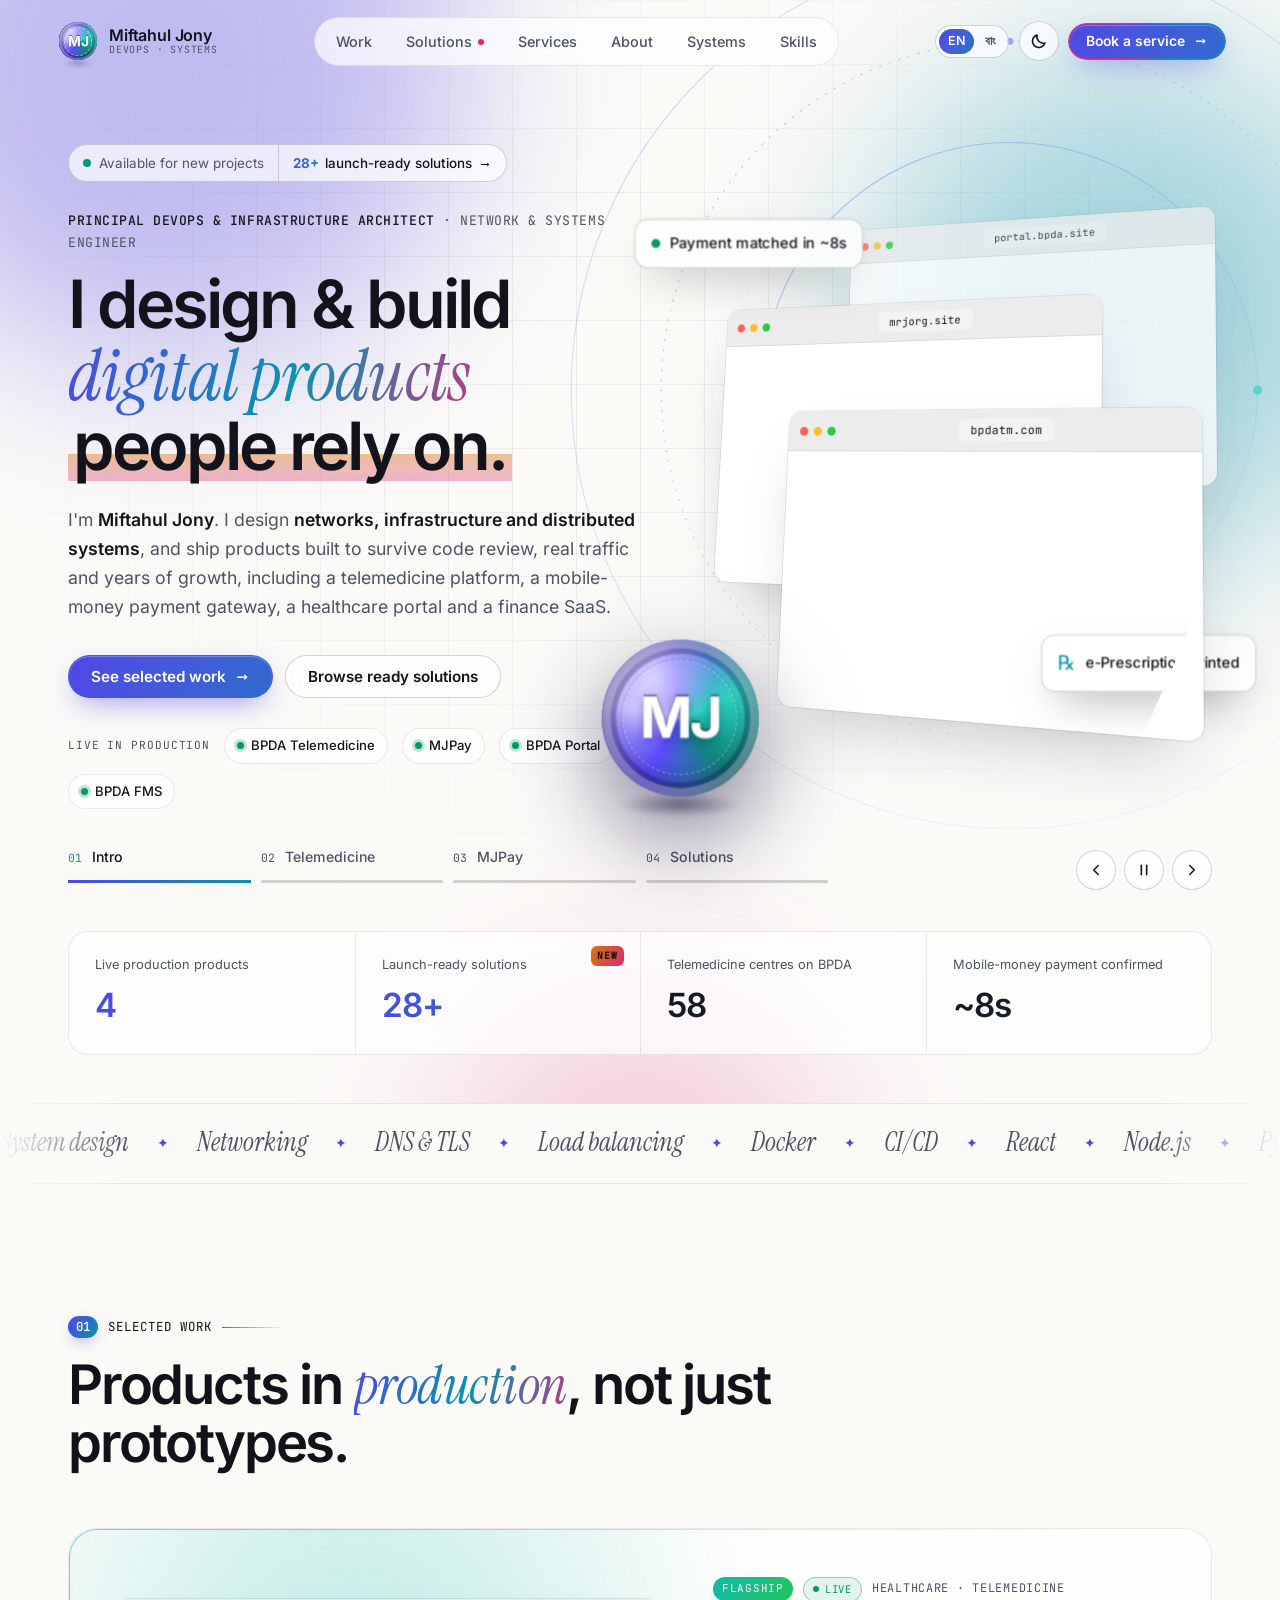
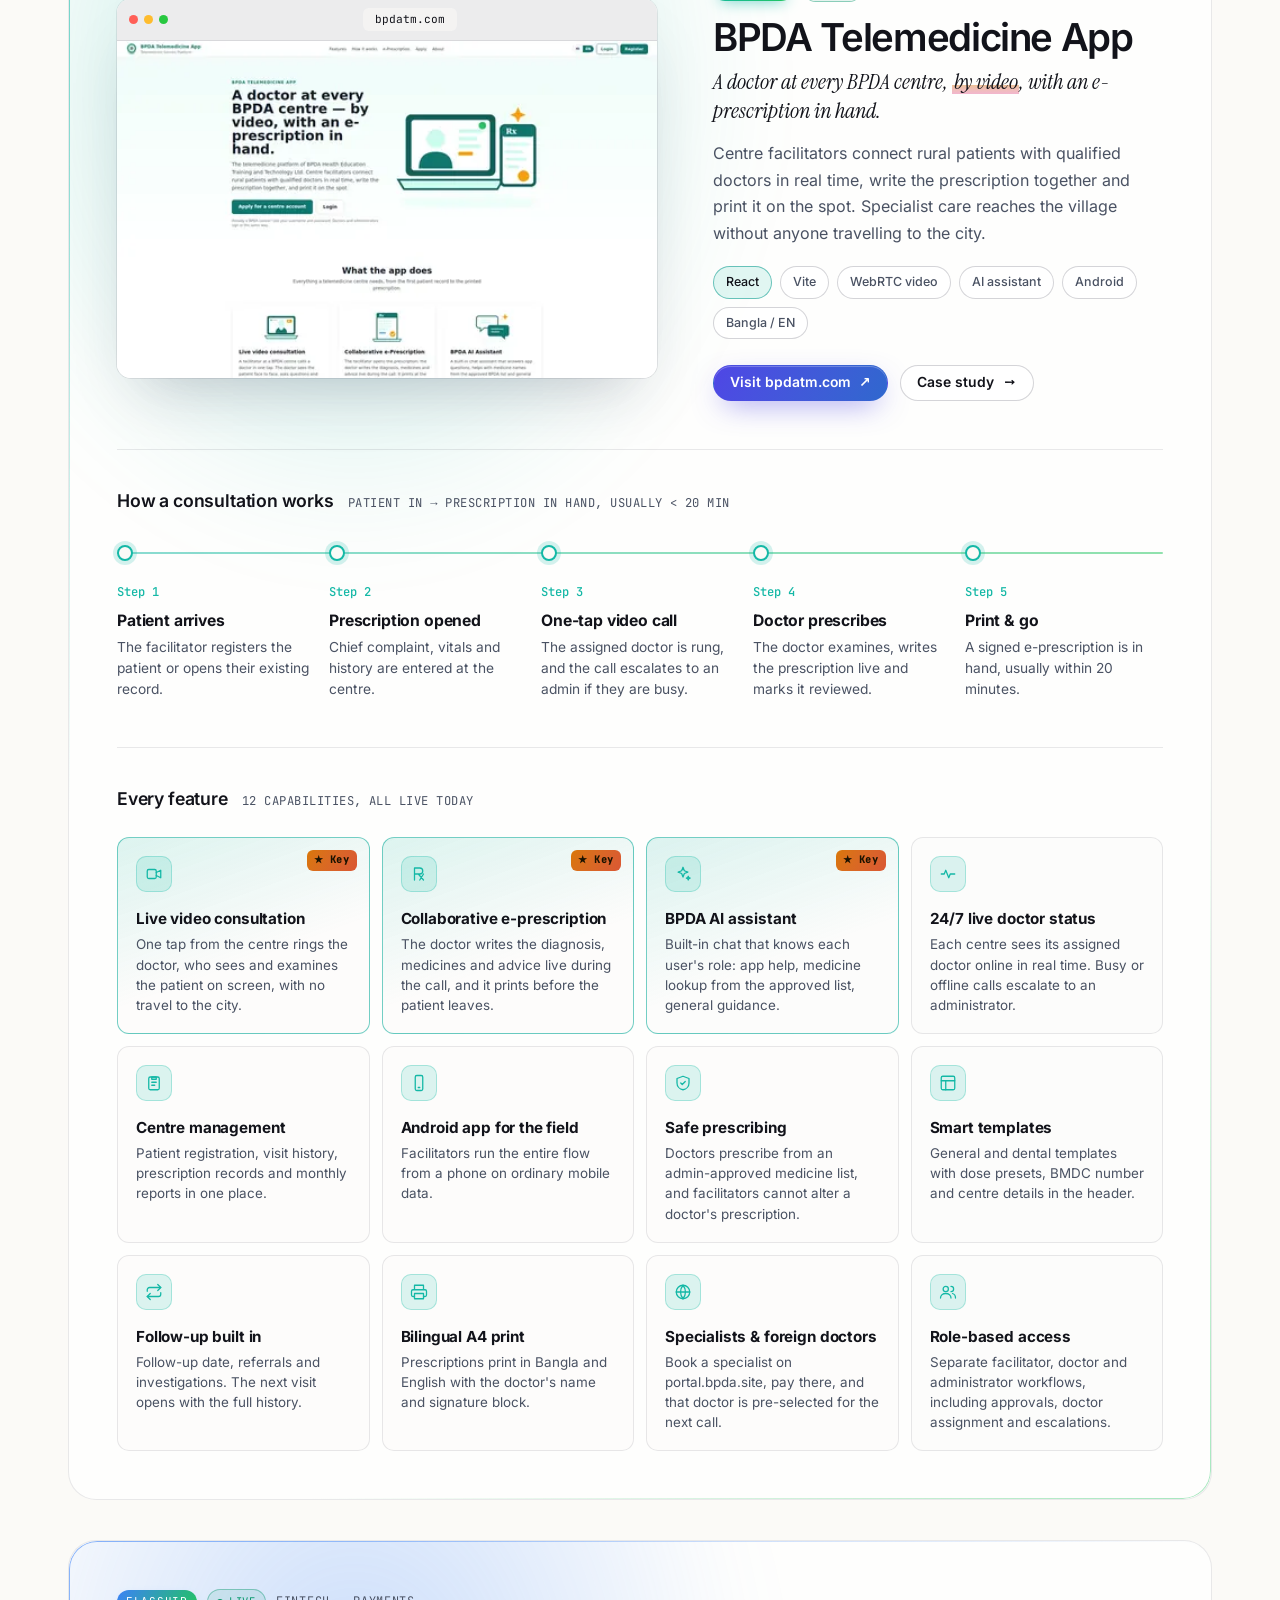
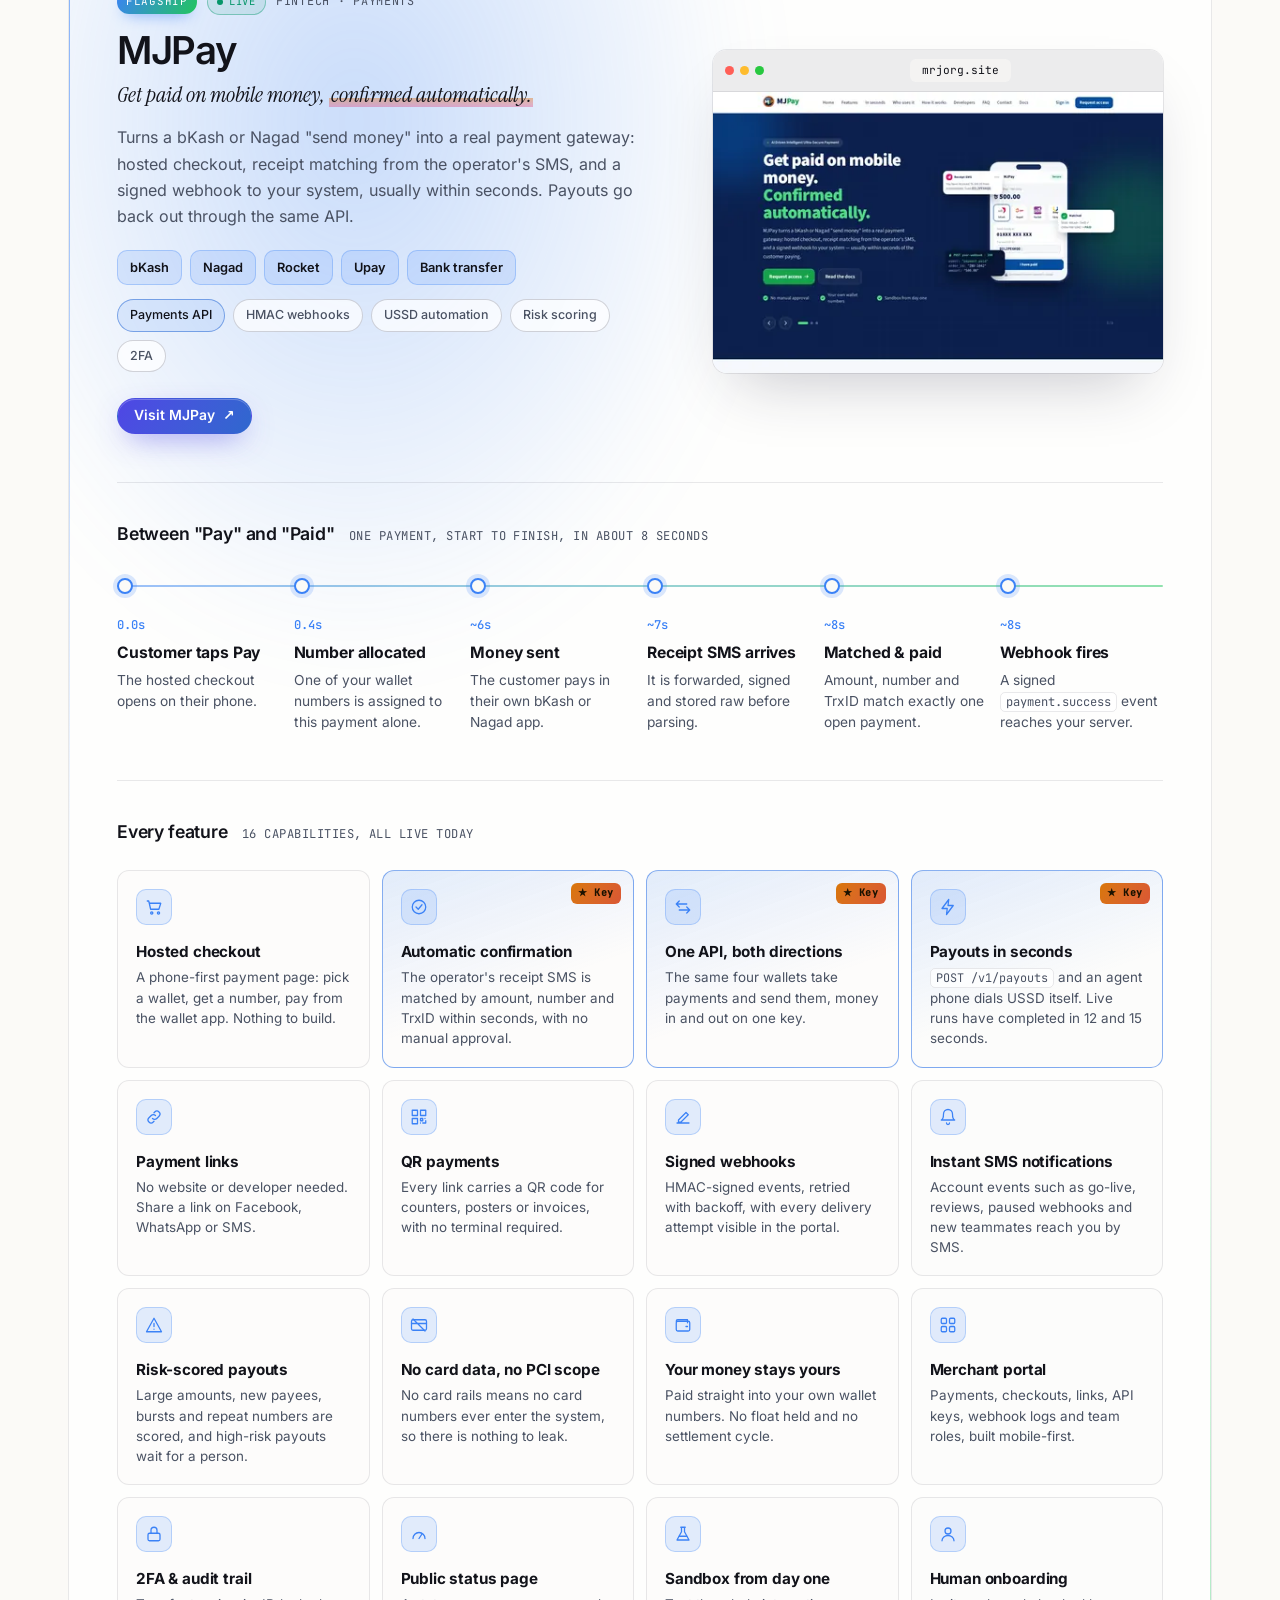
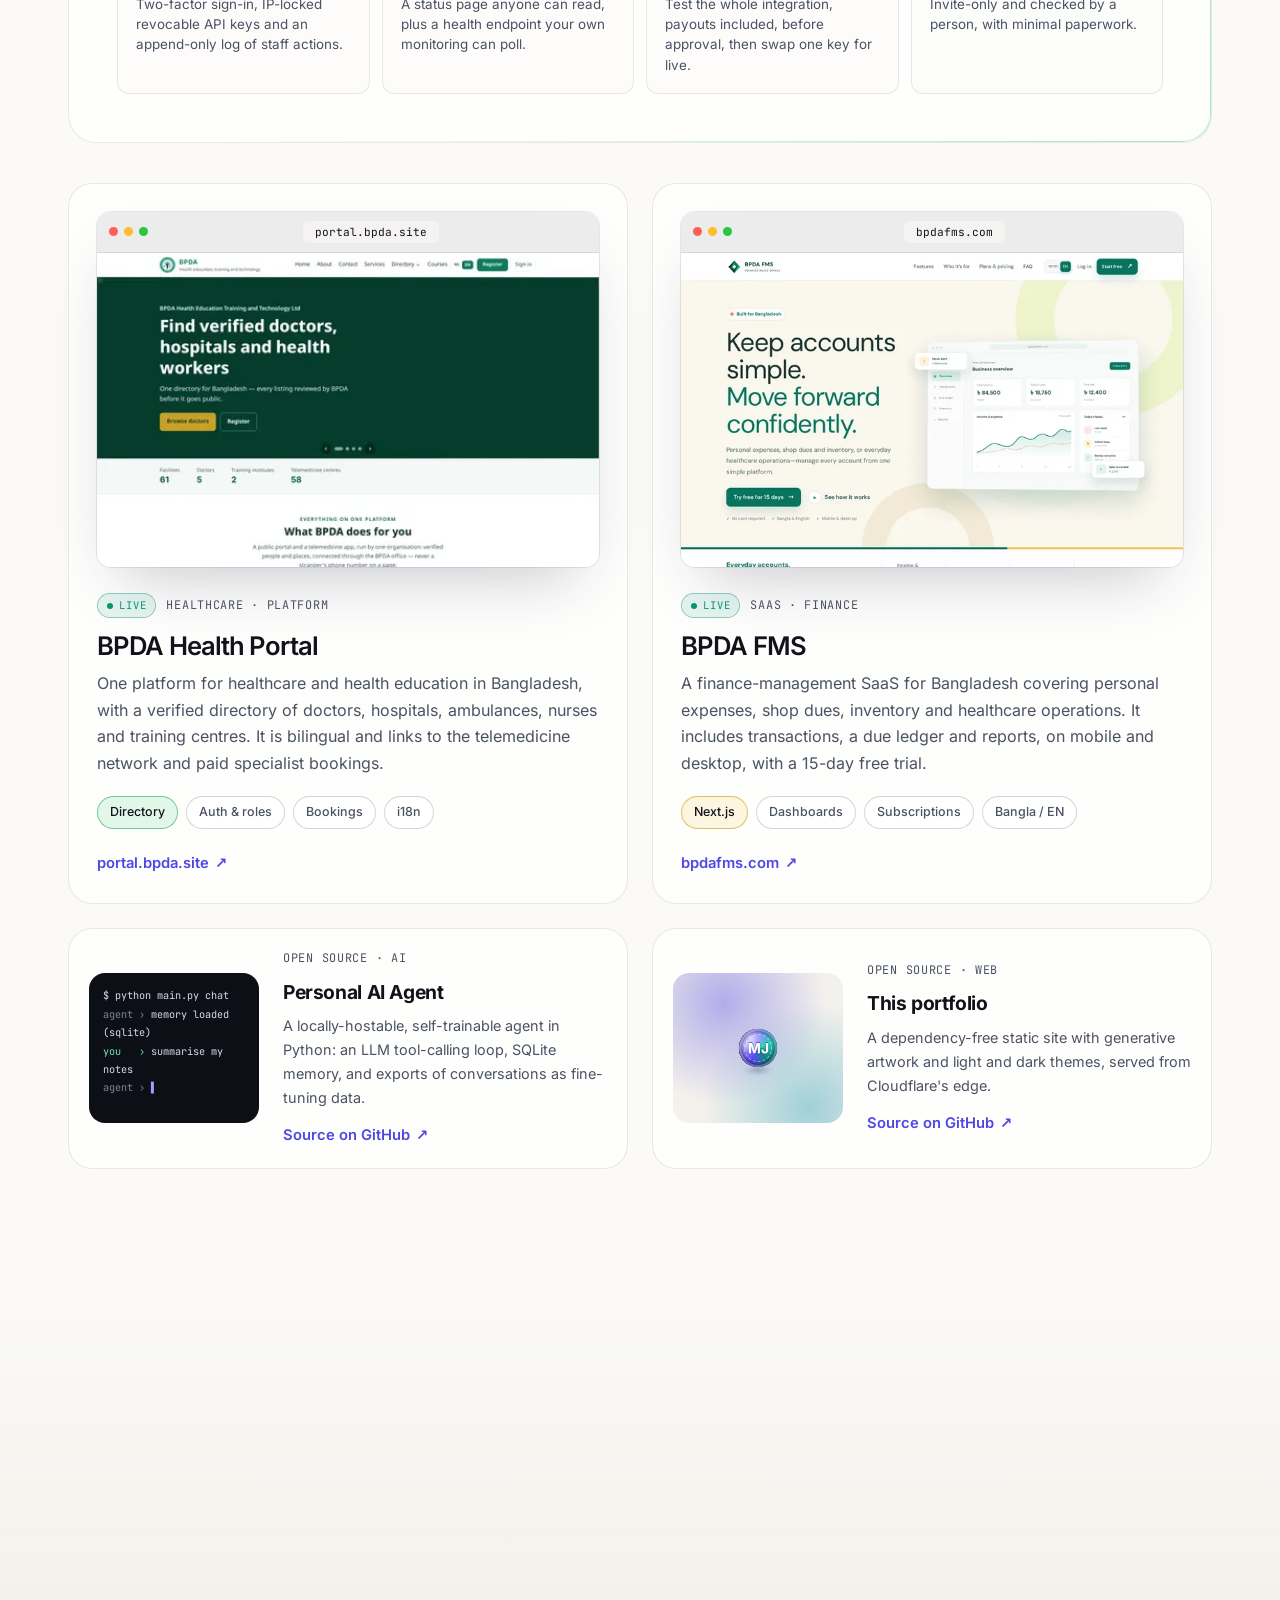
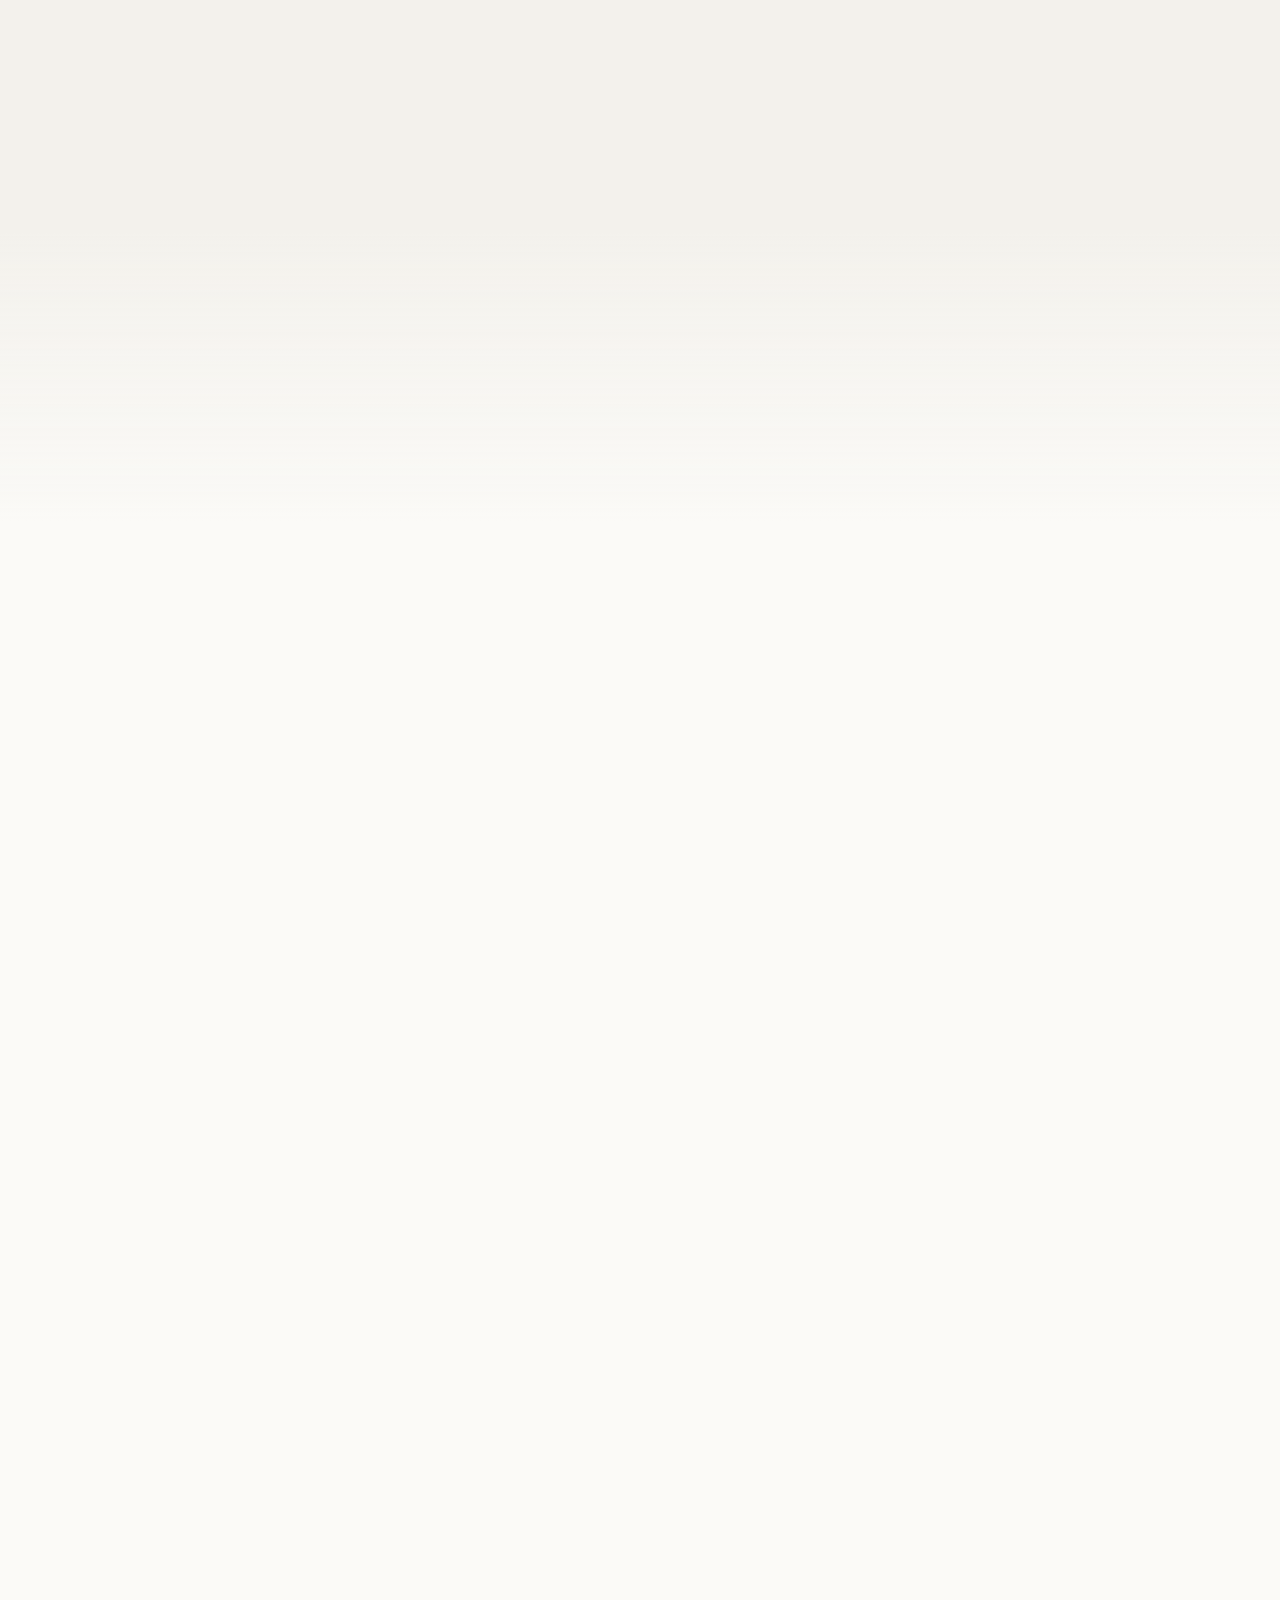
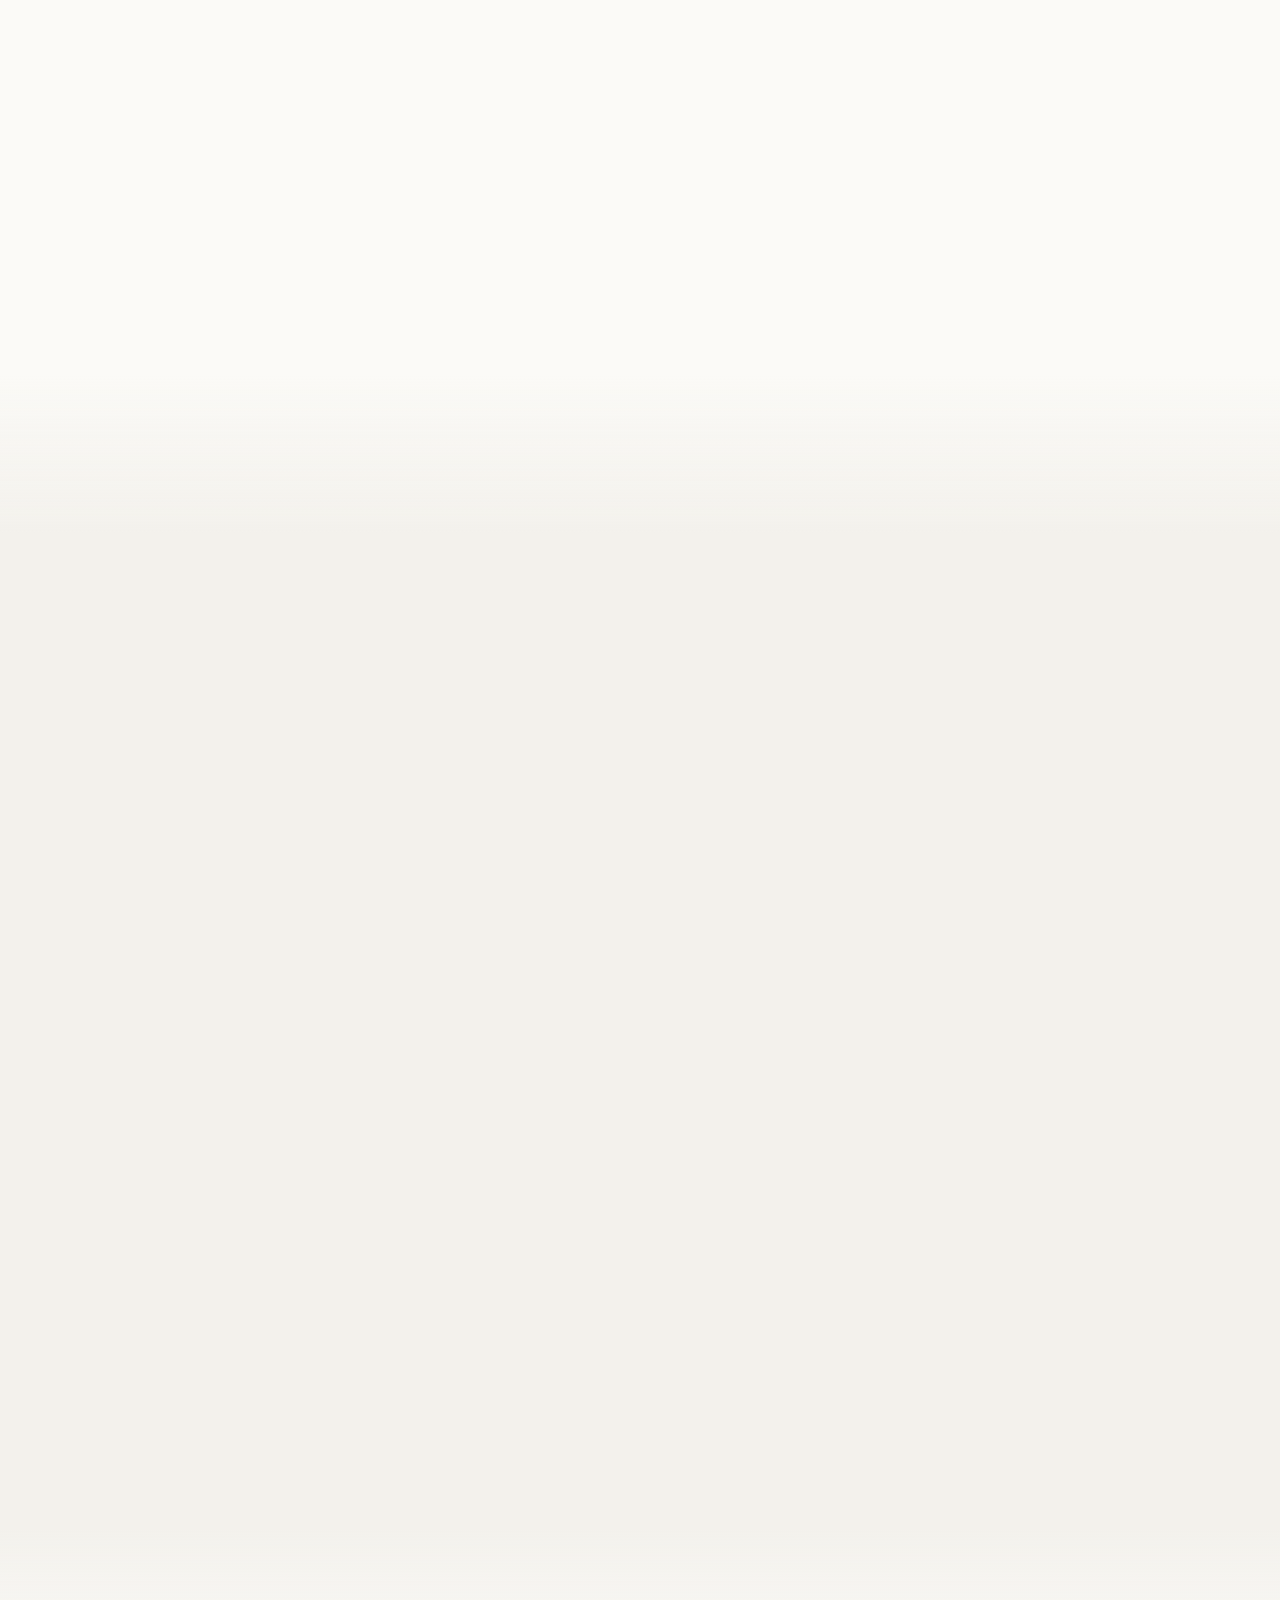
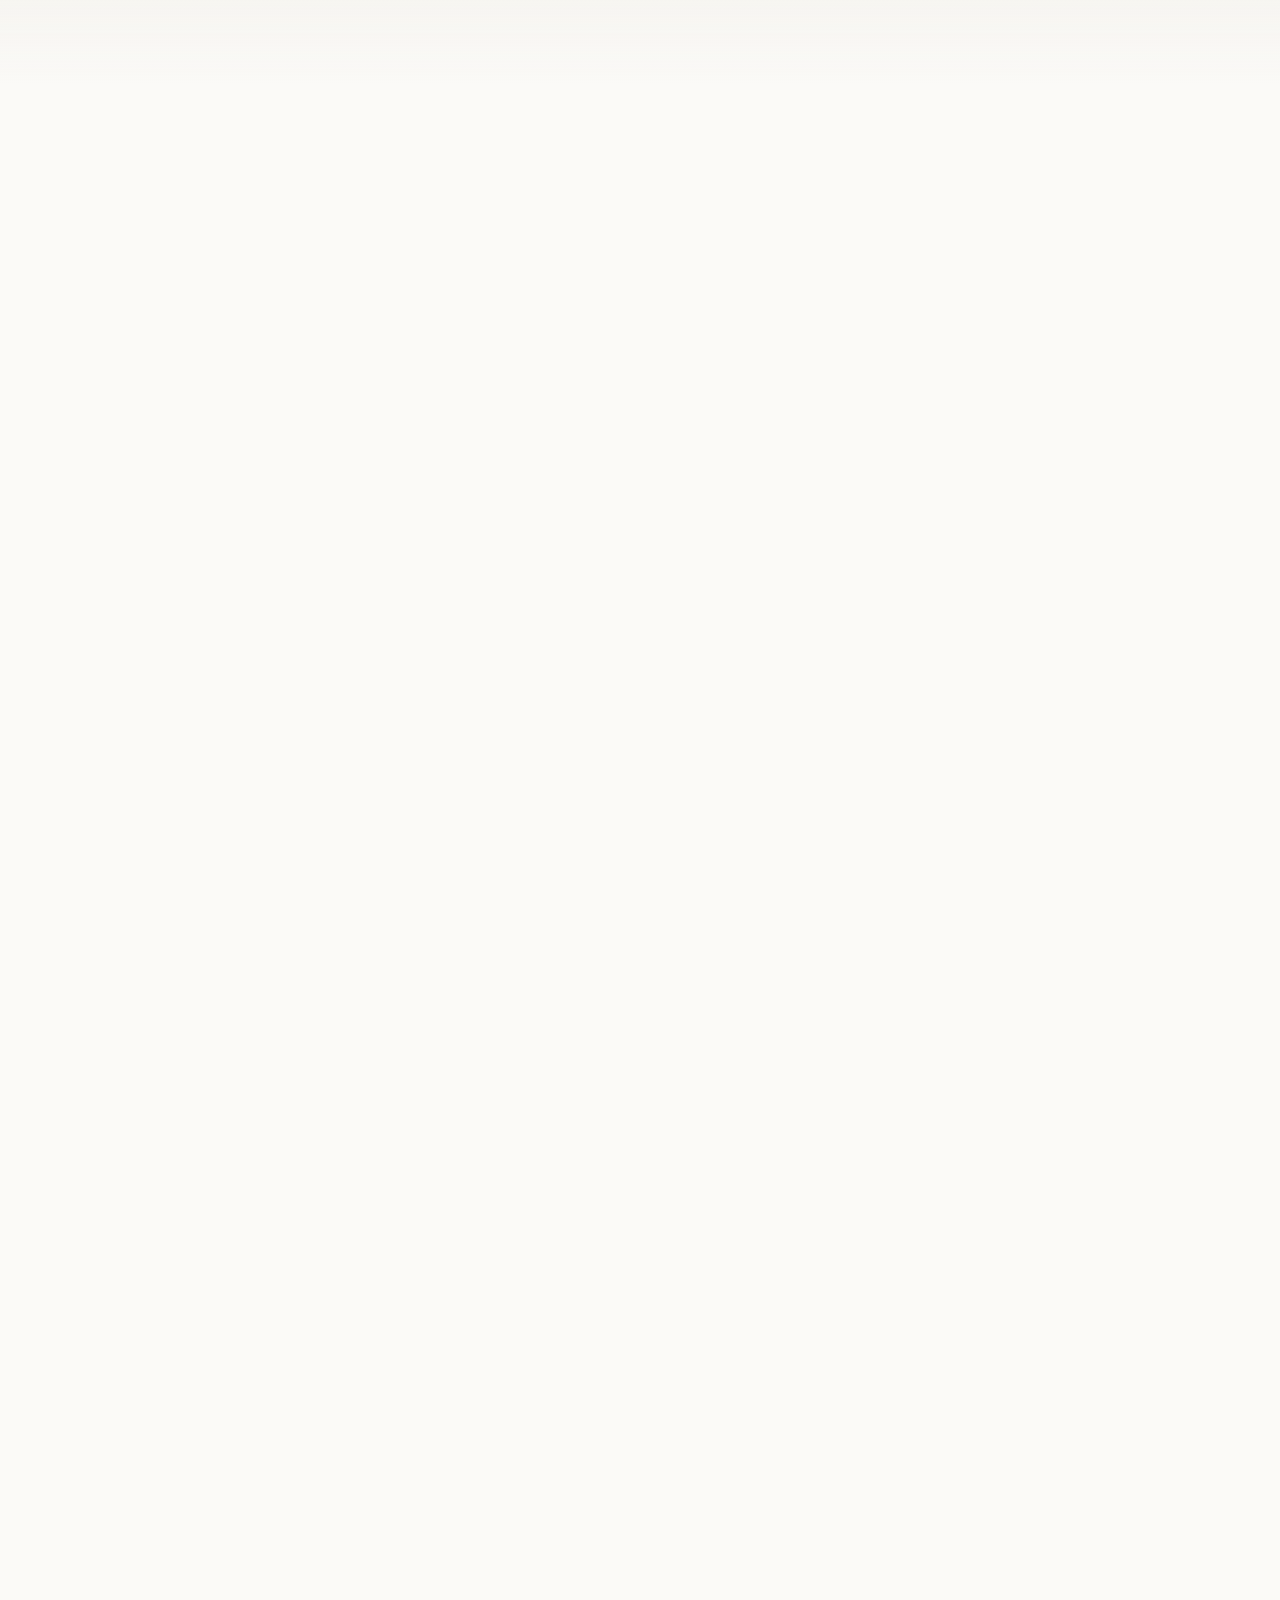
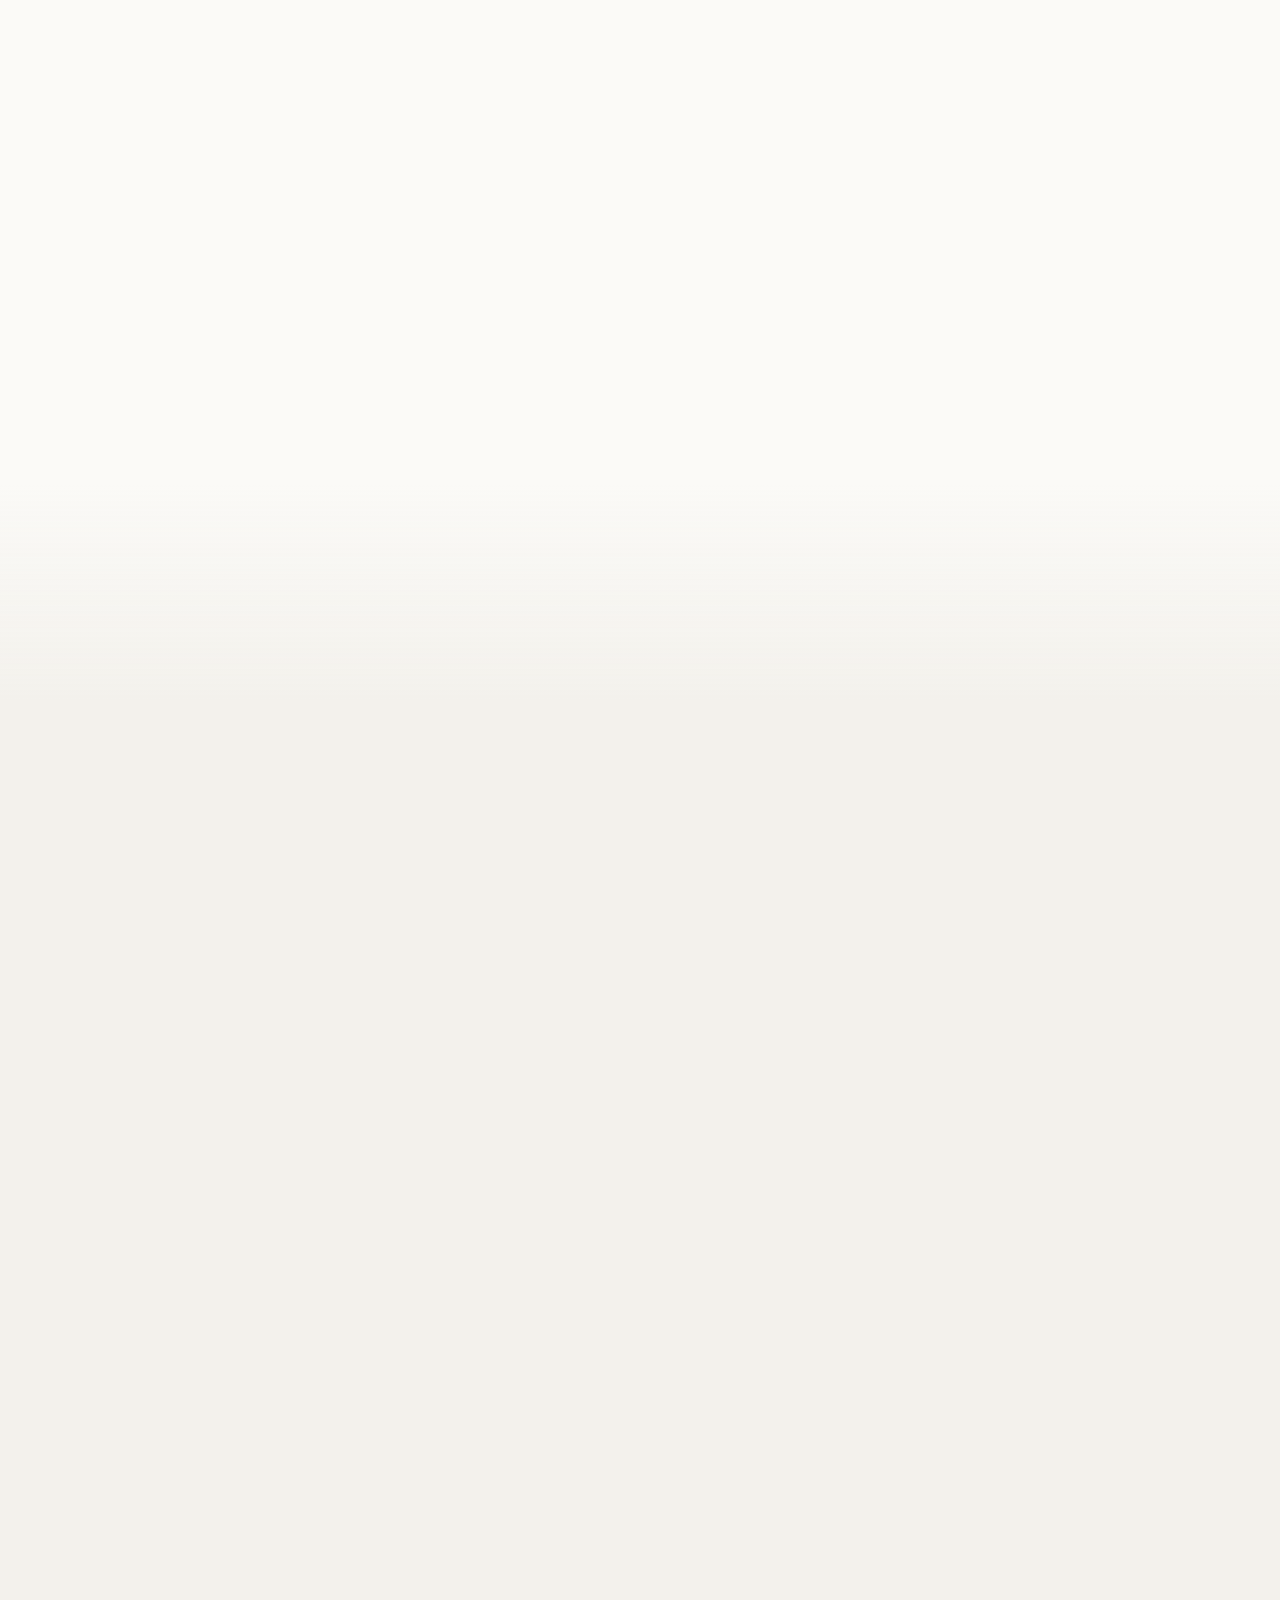
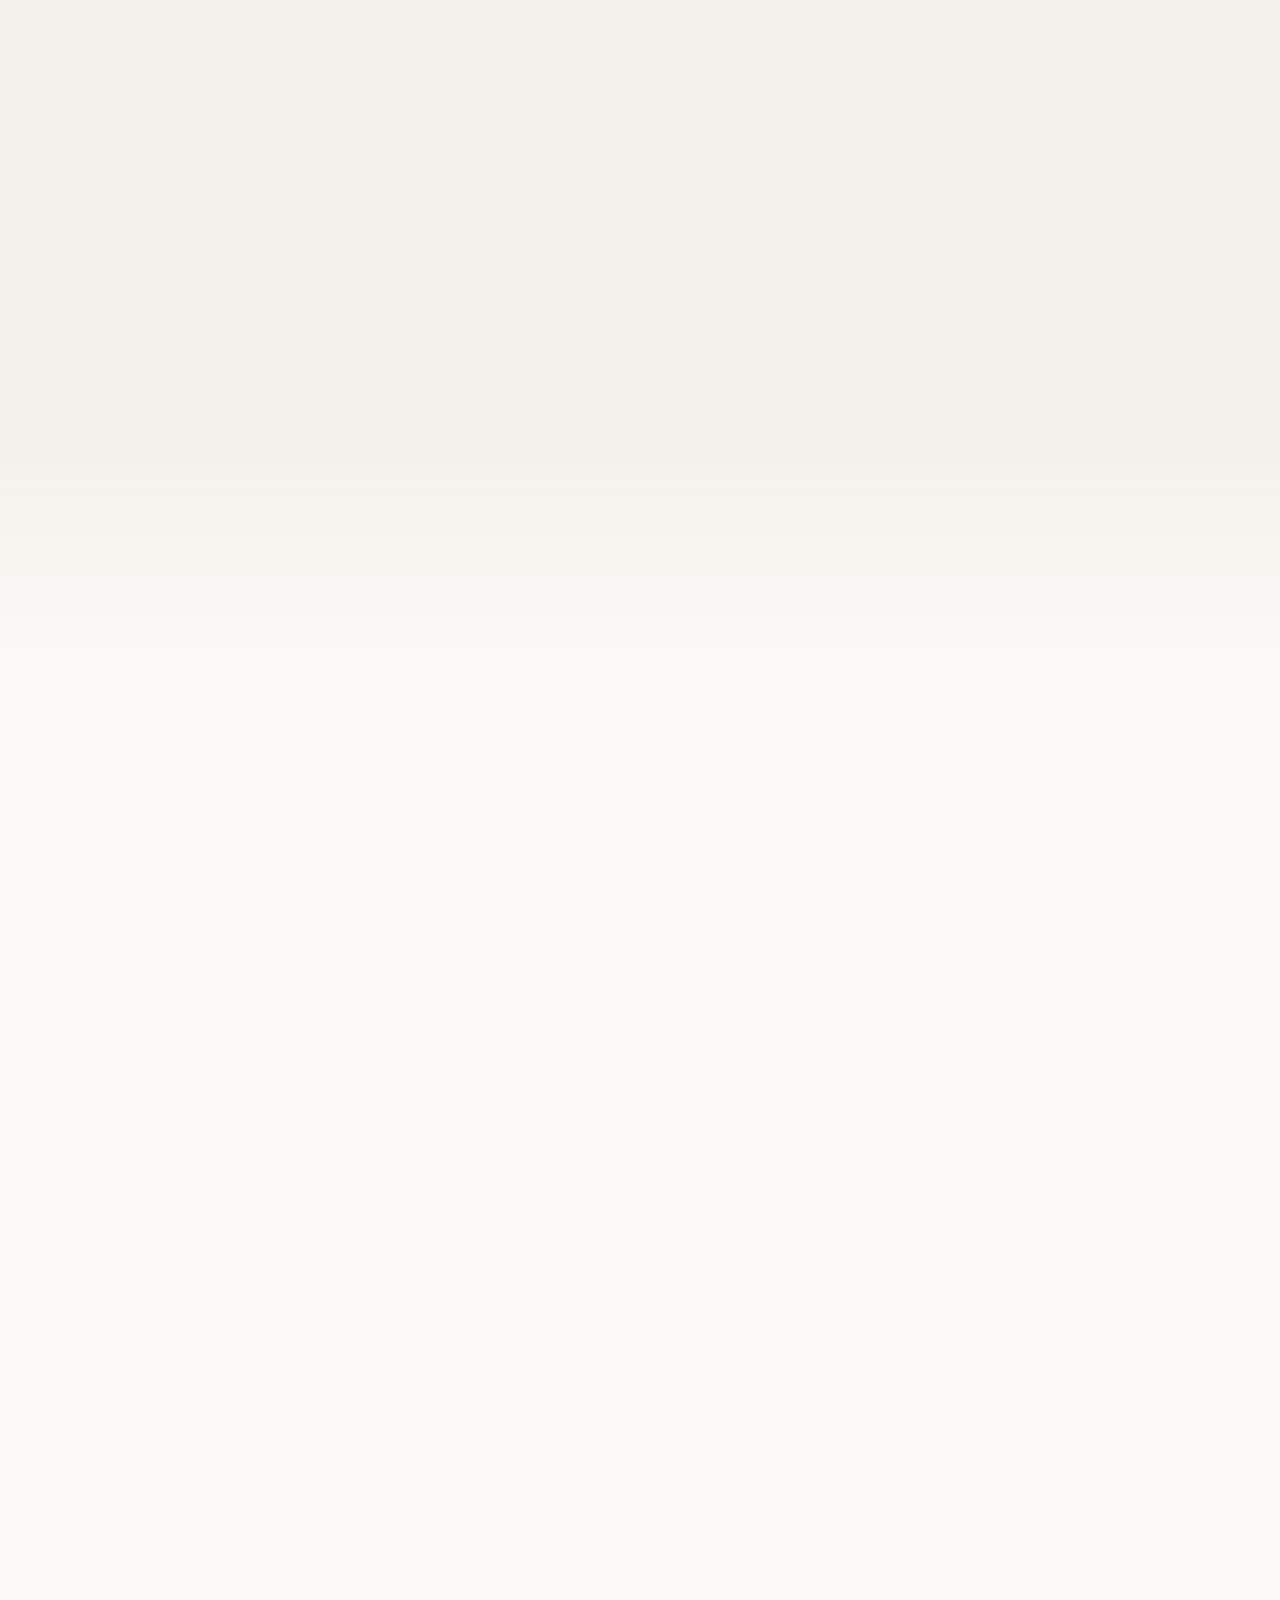
==== commit d9a1426c: "Fix remaining CLS and mobile logo link name - hero art top-aligned so font settling in the text colu" ====
--- a/index.html
+++ b/index.html
@@ -24,7 +24,7 @@
   <link rel="icon" href="favicon.svg" type="image/svg+xml">
   <link rel="preload" href="fonts/inter-latin-3100e775e8.woff2" as="font" type="font/woff2" crossorigin>
   <link rel="preload" href="fonts/instrument-serif-latin-5a51946dff.woff2" as="font" type="font/woff2" crossorigin>
-  <link rel="stylesheet" href="css/style.css?v=584757a1e5">
+  <link rel="stylesheet" href="css/style.css?v=3c84722ac2">
   <script src="js/theme.js?v=811c5ee647"></script>
 
   <script type="application/ld+json">
--- a/css/style.css
+++ b/css/style.css
@@ -151,7 +151,7 @@
   font-style: normal;
   font-weight: 500;
   font-stretch: 100%;
-  font-display: swap;
+  font-display: optional;
   src: url(../fonts/anek-bangla-bengali-418c763509.woff2) format('woff2');
   unicode-range: U+0951-0952, U+0964-0965, U+0980-09FE, U+1CD0, U+1CD2, U+1CD5-1CD6, U+1CD8, U+1CE1, U+1CEA, U+1CED, U+1CF2, U+1CF5-1CF7, U+200C-200D, U+20B9, U+25CC, U+A8F1;
 }
@@ -161,7 +161,7 @@
   font-style: normal;
   font-weight: 500;
   font-stretch: 100%;
-  font-display: swap;
+  font-display: optional;
   src: url(../fonts/anek-bangla-latin-9d14431a27.woff2) format('woff2');
   unicode-range: U+0000-00FF, U+0131, U+0152-0153, U+02BB-02BC, U+02C6, U+02DA, U+02DC, U+0304, U+0308, U+0329, U+2000-206F, U+20AC, U+2122, U+2191, U+2193, U+2212, U+2215, U+FEFF, U+FFFD;
 }
@@ -171,7 +171,7 @@
   font-style: normal;
   font-weight: 600;
   font-stretch: 100%;
-  font-display: swap;
+  font-display: optional;
   src: url(../fonts/anek-bangla-bengali-418c763509.woff2) format('woff2');
   unicode-range: U+0951-0952, U+0964-0965, U+0980-09FE, U+1CD0, U+1CD2, U+1CD5-1CD6, U+1CD8, U+1CE1, U+1CEA, U+1CED, U+1CF2, U+1CF5-1CF7, U+200C-200D, U+20B9, U+25CC, U+A8F1;
 }
@@ -181,7 +181,7 @@
   font-style: normal;
   font-weight: 600;
   font-stretch: 100%;
-  font-display: swap;
+  font-display: optional;
   src: url(../fonts/anek-bangla-latin-9d14431a27.woff2) format('woff2');
   unicode-range: U+0000-00FF, U+0131, U+0152-0153, U+02BB-02BC, U+02C6, U+02DA, U+02DC, U+0304, U+0308, U+0329, U+2000-206F, U+20AC, U+2122, U+2191, U+2193, U+2212, U+2215, U+FEFF, U+FFFD;
 }
@@ -191,7 +191,7 @@
   font-style: normal;
   font-weight: 700;
   font-stretch: 100%;
-  font-display: swap;
+  font-display: optional;
   src: url(../fonts/anek-bangla-bengali-418c763509.woff2) format('woff2');
   unicode-range: U+0951-0952, U+0964-0965, U+0980-09FE, U+1CD0, U+1CD2, U+1CD5-1CD6, U+1CD8, U+1CE1, U+1CEA, U+1CED, U+1CF2, U+1CF5-1CF7, U+200C-200D, U+20B9, U+25CC, U+A8F1;
 }
@@ -201,7 +201,7 @@
   font-style: normal;
   font-weight: 700;
   font-stretch: 100%;
-  font-display: swap;
+  font-display: optional;
   src: url(../fonts/anek-bangla-latin-9d14431a27.woff2) format('woff2');
   unicode-range: U+0000-00FF, U+0131, U+0152-0153, U+02BB-02BC, U+02C6, U+02DA, U+02DC, U+0304, U+0308, U+0329, U+2000-206F, U+20AC, U+2122, U+2191, U+2193, U+2212, U+2215, U+FEFF, U+FFFD;
 }
@@ -211,7 +211,7 @@
   font-style: normal;
   font-weight: 800;
   font-stretch: 100%;
-  font-display: swap;
+  font-display: optional;
   src: url(../fonts/anek-bangla-bengali-418c763509.woff2) format('woff2');
   unicode-range: U+0951-0952, U+0964-0965, U+0980-09FE, U+1CD0, U+1CD2, U+1CD5-1CD6, U+1CD8, U+1CE1, U+1CEA, U+1CED, U+1CF2, U+1CF5-1CF7, U+200C-200D, U+20B9, U+25CC, U+A8F1;
 }
@@ -221,7 +221,7 @@
   font-style: normal;
   font-weight: 800;
   font-stretch: 100%;
-  font-display: swap;
+  font-display: optional;
   src: url(../fonts/anek-bangla-latin-9d14431a27.woff2) format('woff2');
   unicode-range: U+0000-00FF, U+0131, U+0152-0153, U+02BB-02BC, U+02C6, U+02DA, U+02DC, U+0304, U+0308, U+0329, U+2000-206F, U+20AC, U+2122, U+2191, U+2193, U+2212, U+2215, U+FEFF, U+FFFD;
 }
@@ -302,7 +302,7 @@
   font-family: 'Tiro Bangla';
   font-style: italic;
   font-weight: 400;
-  font-display: swap;
+  font-display: optional;
   src: url(../fonts/tiro-bangla-bengali-a30206da9e.woff2) format('woff2');
   unicode-range: U+0951-0952, U+0964-0965, U+0980-09FE, U+1CD0, U+1CD2, U+1CD5-1CD6, U+1CD8, U+1CE1, U+1CEA, U+1CED, U+1CF2, U+1CF5-1CF7, U+200C-200D, U+20B9, U+25CC, U+A8F1;
 }
@@ -311,7 +311,7 @@
   font-family: 'Tiro Bangla';
   font-style: italic;
   font-weight: 400;
-  font-display: swap;
+  font-display: optional;
   src: url(../fonts/tiro-bangla-latin-ab2f2d5544.woff2) format('woff2');
   unicode-range: U+0000-00FF, U+0131, U+0152-0153, U+02BB-02BC, U+02C6, U+02DA, U+02DC, U+0304, U+0308, U+0329, U+2000-206F, U+20AC, U+2122, U+2191, U+2193, U+2212, U+2215, U+FEFF, U+FFFD;
 }
@@ -320,7 +320,7 @@
   font-family: 'Tiro Bangla';
   font-style: normal;
   font-weight: 400;
-  font-display: swap;
+  font-display: optional;
   src: url(../fonts/tiro-bangla-bengali-7132520bbc.woff2) format('woff2');
   unicode-range: U+0951-0952, U+0964-0965, U+0980-09FE, U+1CD0, U+1CD2, U+1CD5-1CD6, U+1CD8, U+1CE1, U+1CEA, U+1CED, U+1CF2, U+1CF5-1CF7, U+200C-200D, U+20B9, U+25CC, U+A8F1;
 }
@@ -329,7 +329,7 @@
   font-family: 'Tiro Bangla';
   font-style: normal;
   font-weight: 400;
-  font-display: swap;
+  font-display: optional;
   src: url(../fonts/tiro-bangla-latin-bb748ffc6a.woff2) format('woff2');
   unicode-range: U+0000-00FF, U+0131, U+0152-0153, U+02BB-02BC, U+02C6, U+02DA, U+02DC, U+0304, U+0308, U+0329, U+2000-206F, U+20AC, U+2122, U+2191, U+2193, U+2212, U+2215, U+FEFF, U+FFFD;
 }
@@ -986,7 +986,7 @@
   .nav-toggle { display: inline-grid; }
   .nav-cta { display: none; }
   .nav-only-mobile { display: block; }
-  .logo-text { display: none; }
+  .logo-text { position: absolute; width: 1px; height: 1px; overflow: hidden; clip: rect(0 0 0 0); white-space: nowrap; }
   .nav-menu {
     position: fixed; top: calc(var(--nav-h) + env(safe-area-inset-top, 0px)); left: 16px; right: 16px;
     flex-direction: column; gap: 2px; padding: 10px; border-radius: 20px;
@@ -1219,7 +1219,7 @@
   .hero-coin { left: 0; }
 }
 @media (max-width: 820px) {
-  .logo-text { display: none; }
+  .logo-text { position: absolute; width: 1px; height: 1px; overflow: hidden; clip: rect(0 0 0 0); white-space: nowrap; }
   .navbar .nav-container { margin: 0 10px; }
   .sol-grid { grid-template-columns: repeat(2, minmax(0, 1fr)); }
   .hero-coin .coin { --s: 96px; --t: 10px; }
@@ -1595,3 +1595,8 @@
   .aurora { animation: none; filter: blur(64px); }
   .tele-ring { animation: none; }
 }
+
+/* CLS: keep hero artwork anchored when the text column's height settles after font load */
+.slide .hero-layout { align-items: start; }
+.slide .hero-stage, .slide .art3d { margin-top: 40px; }
+@media (max-width: 1080px) { .slide .hero-stage, .slide .art3d { margin-top: 0; } }
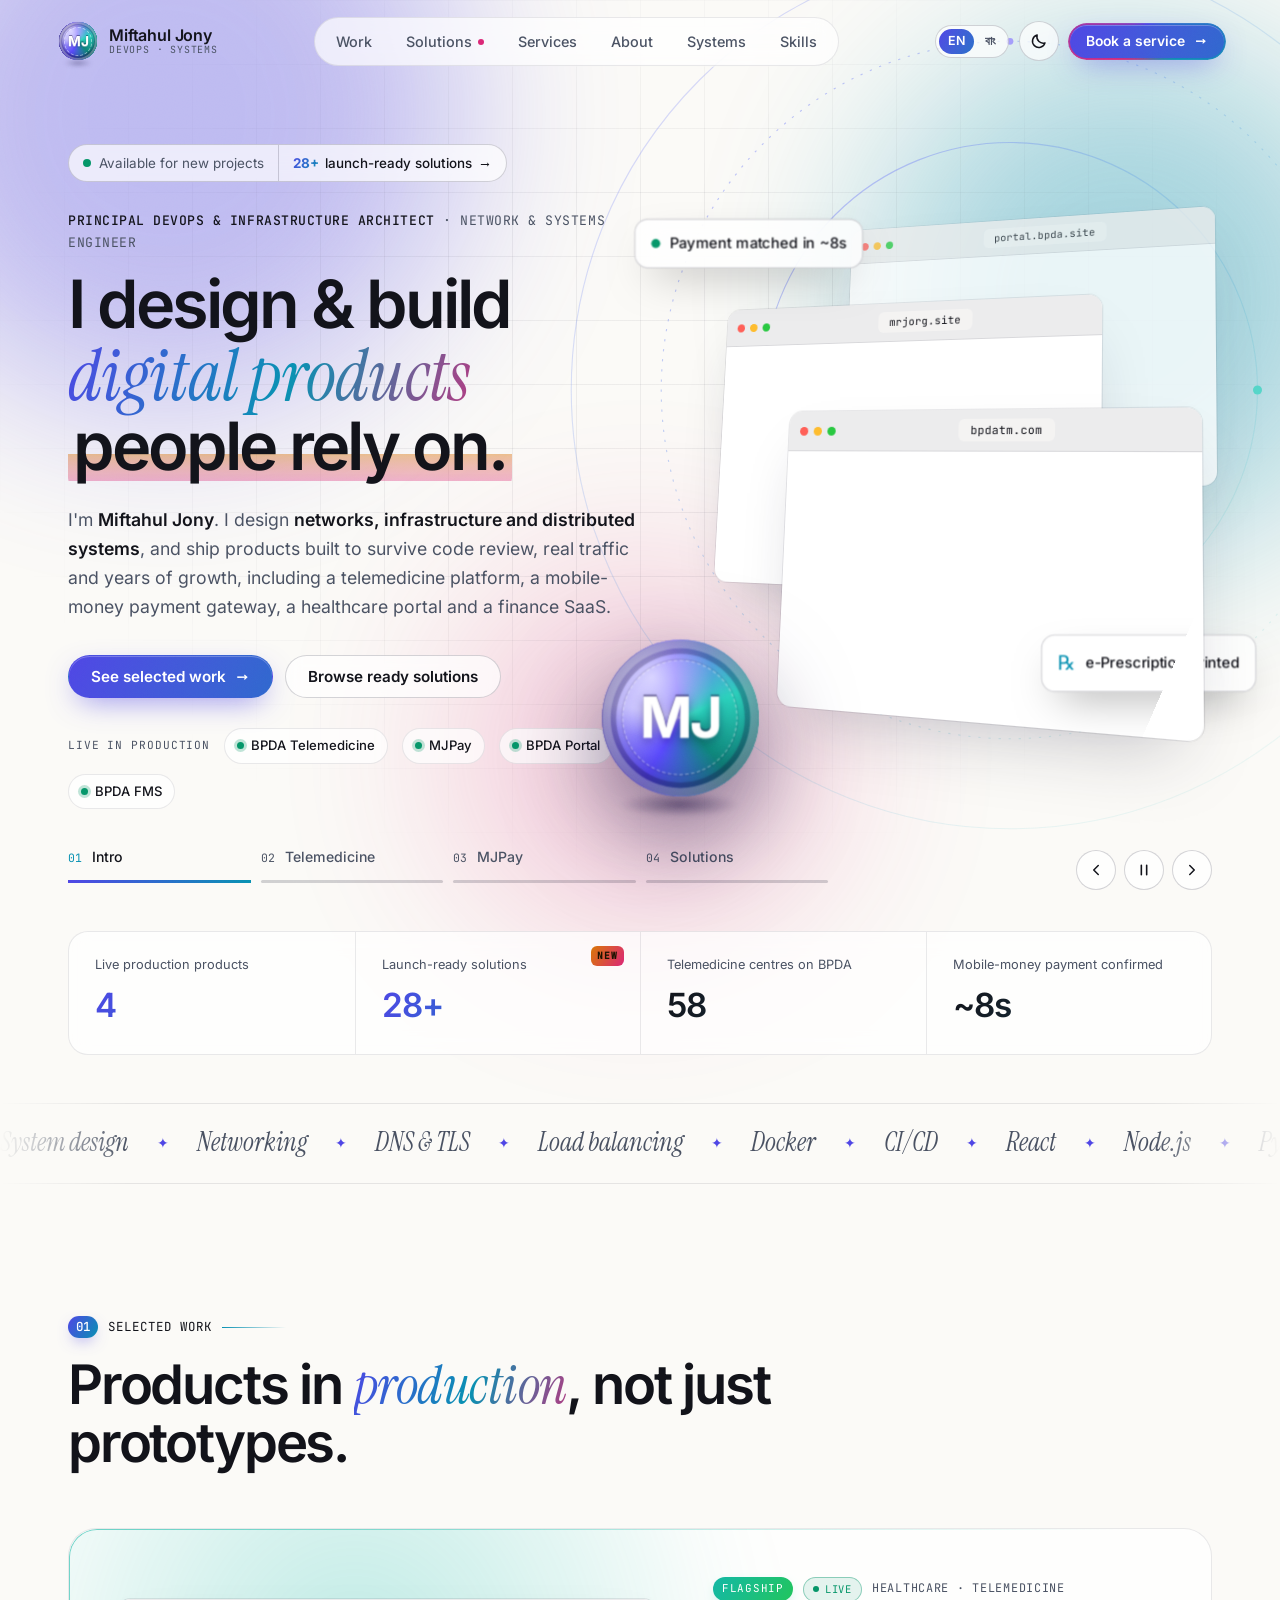
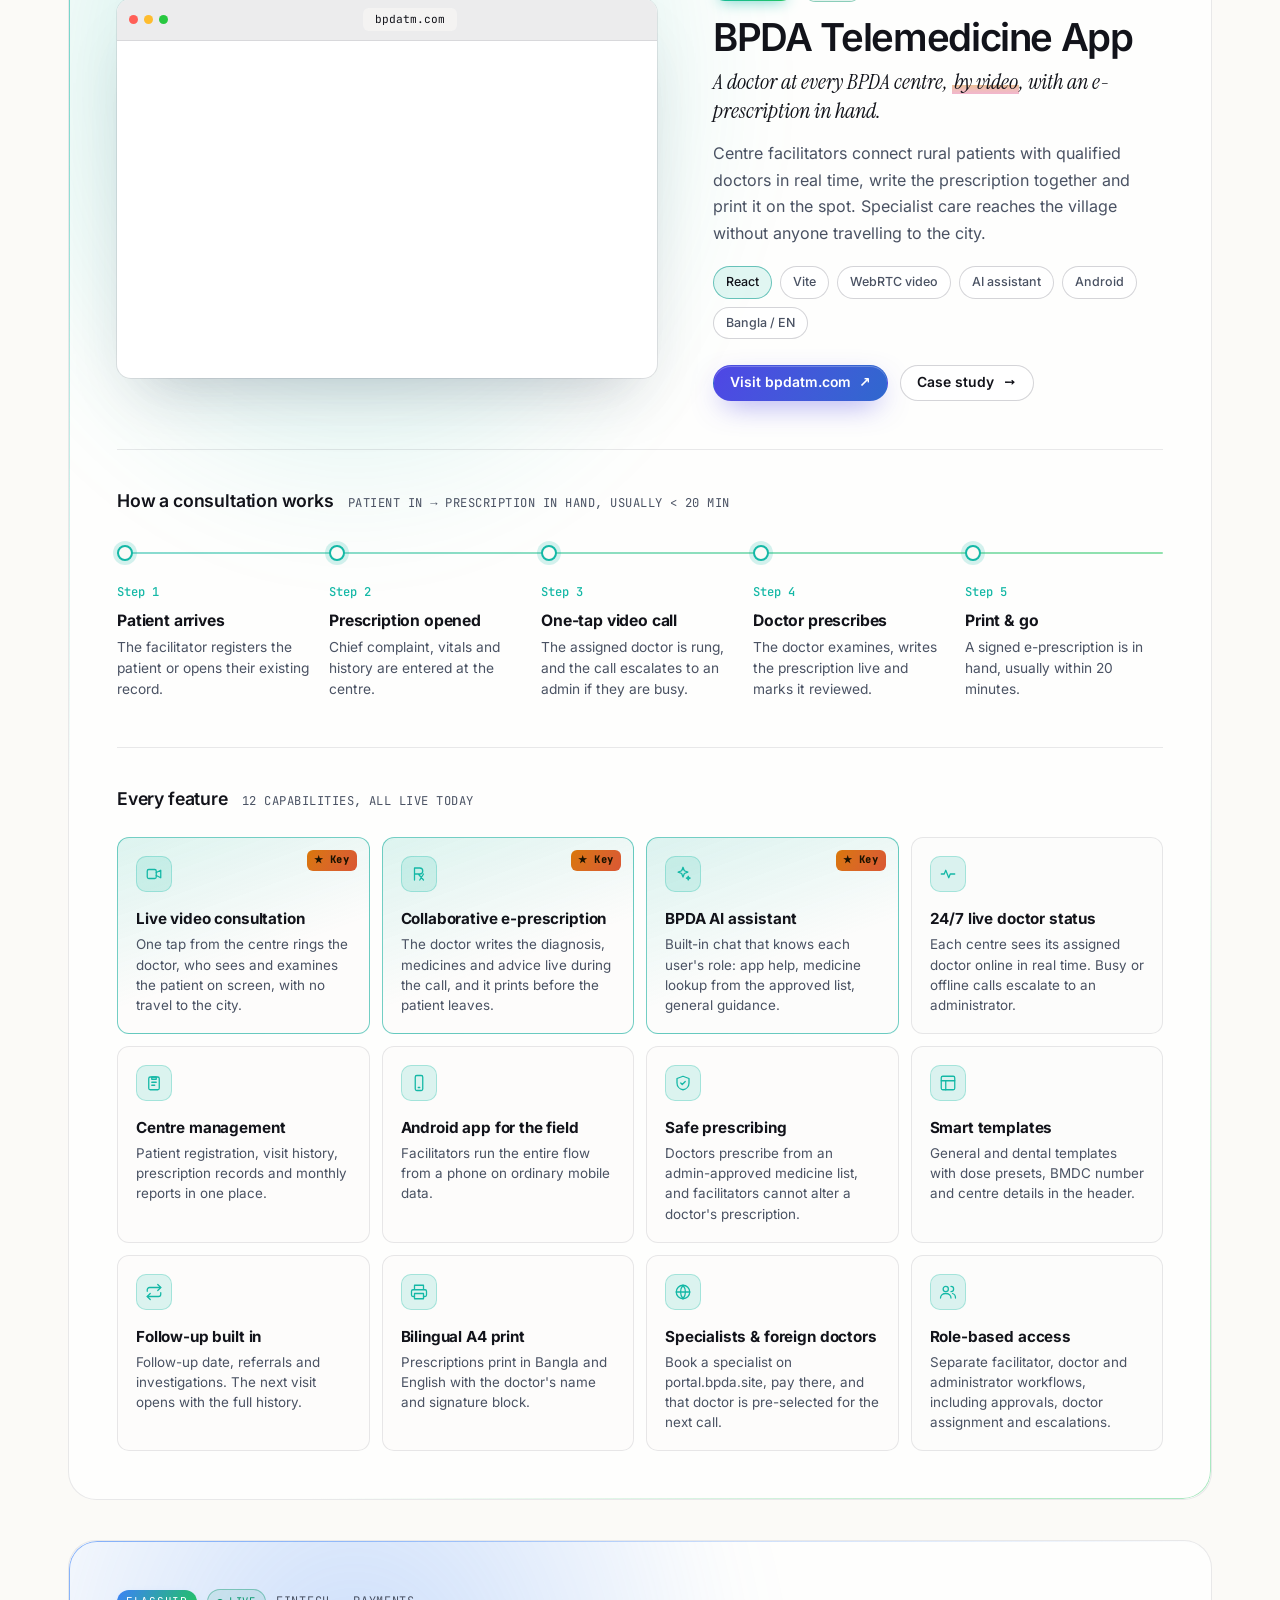
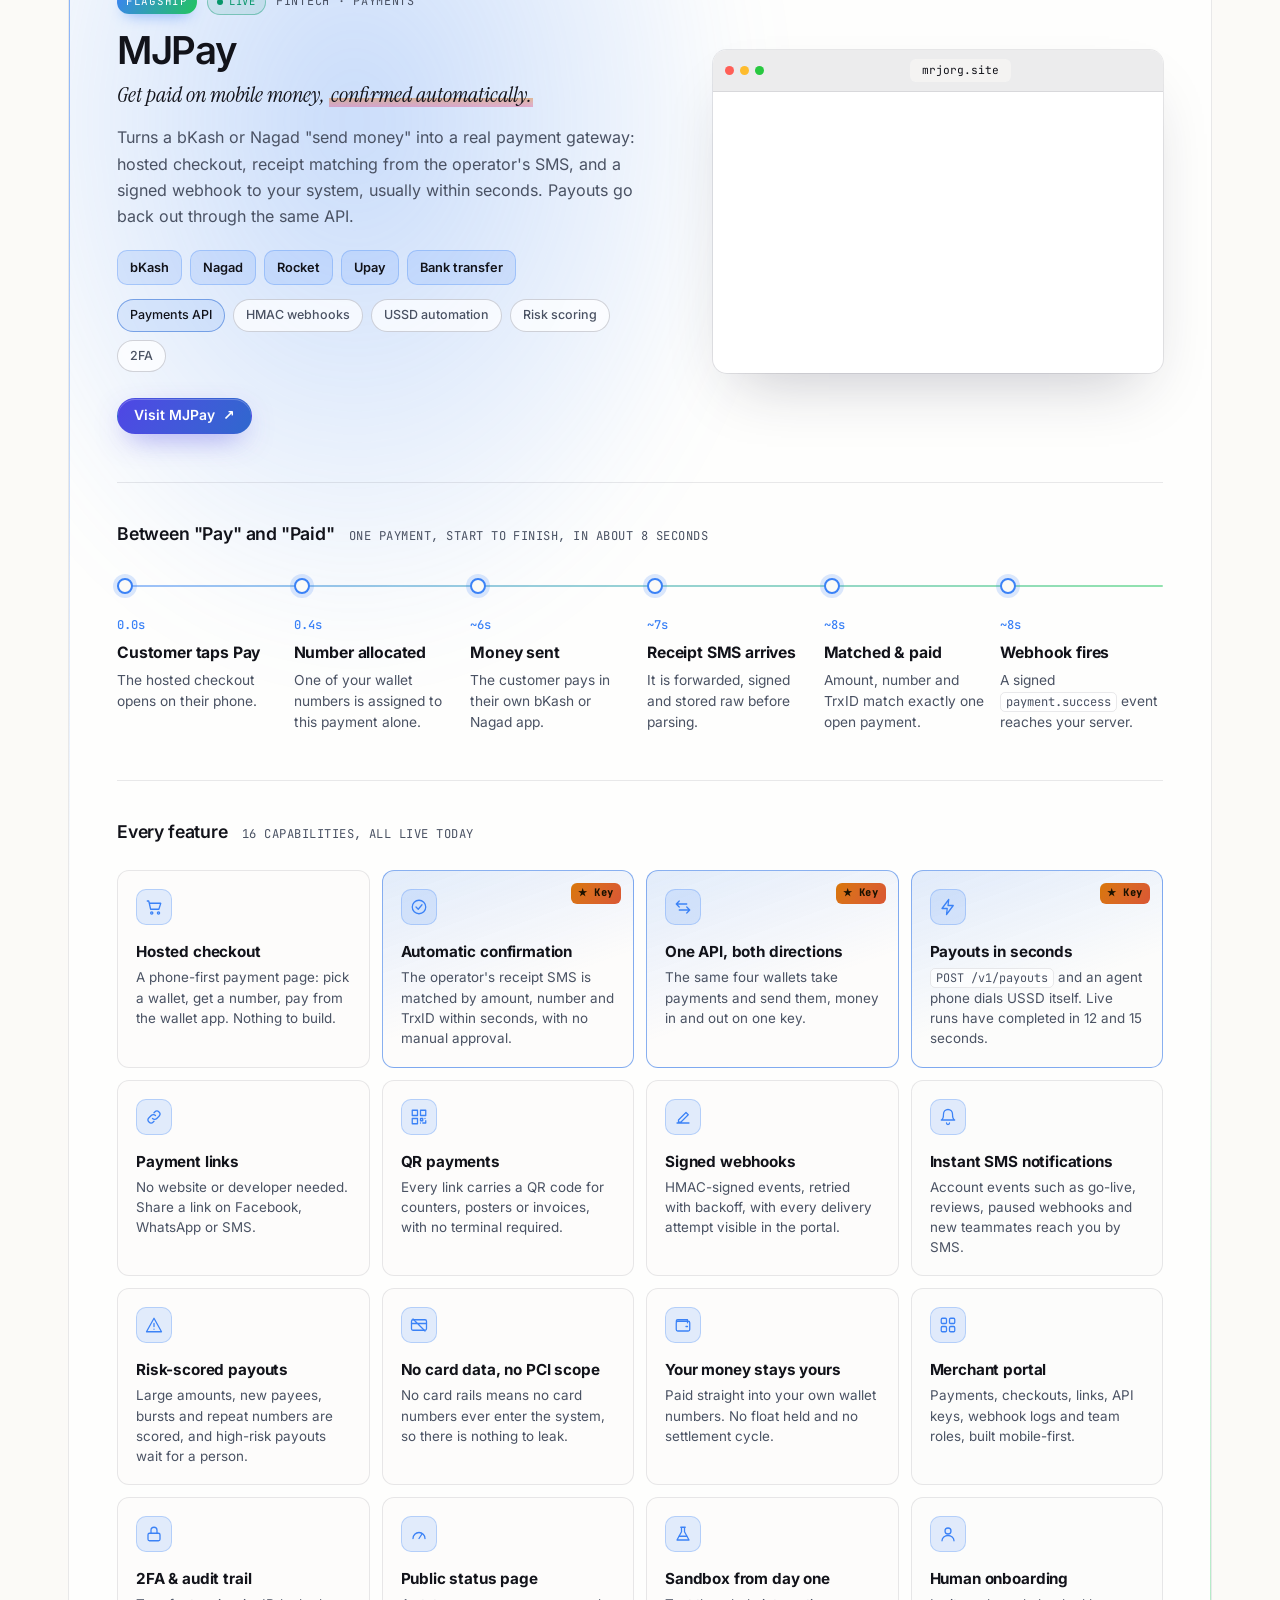
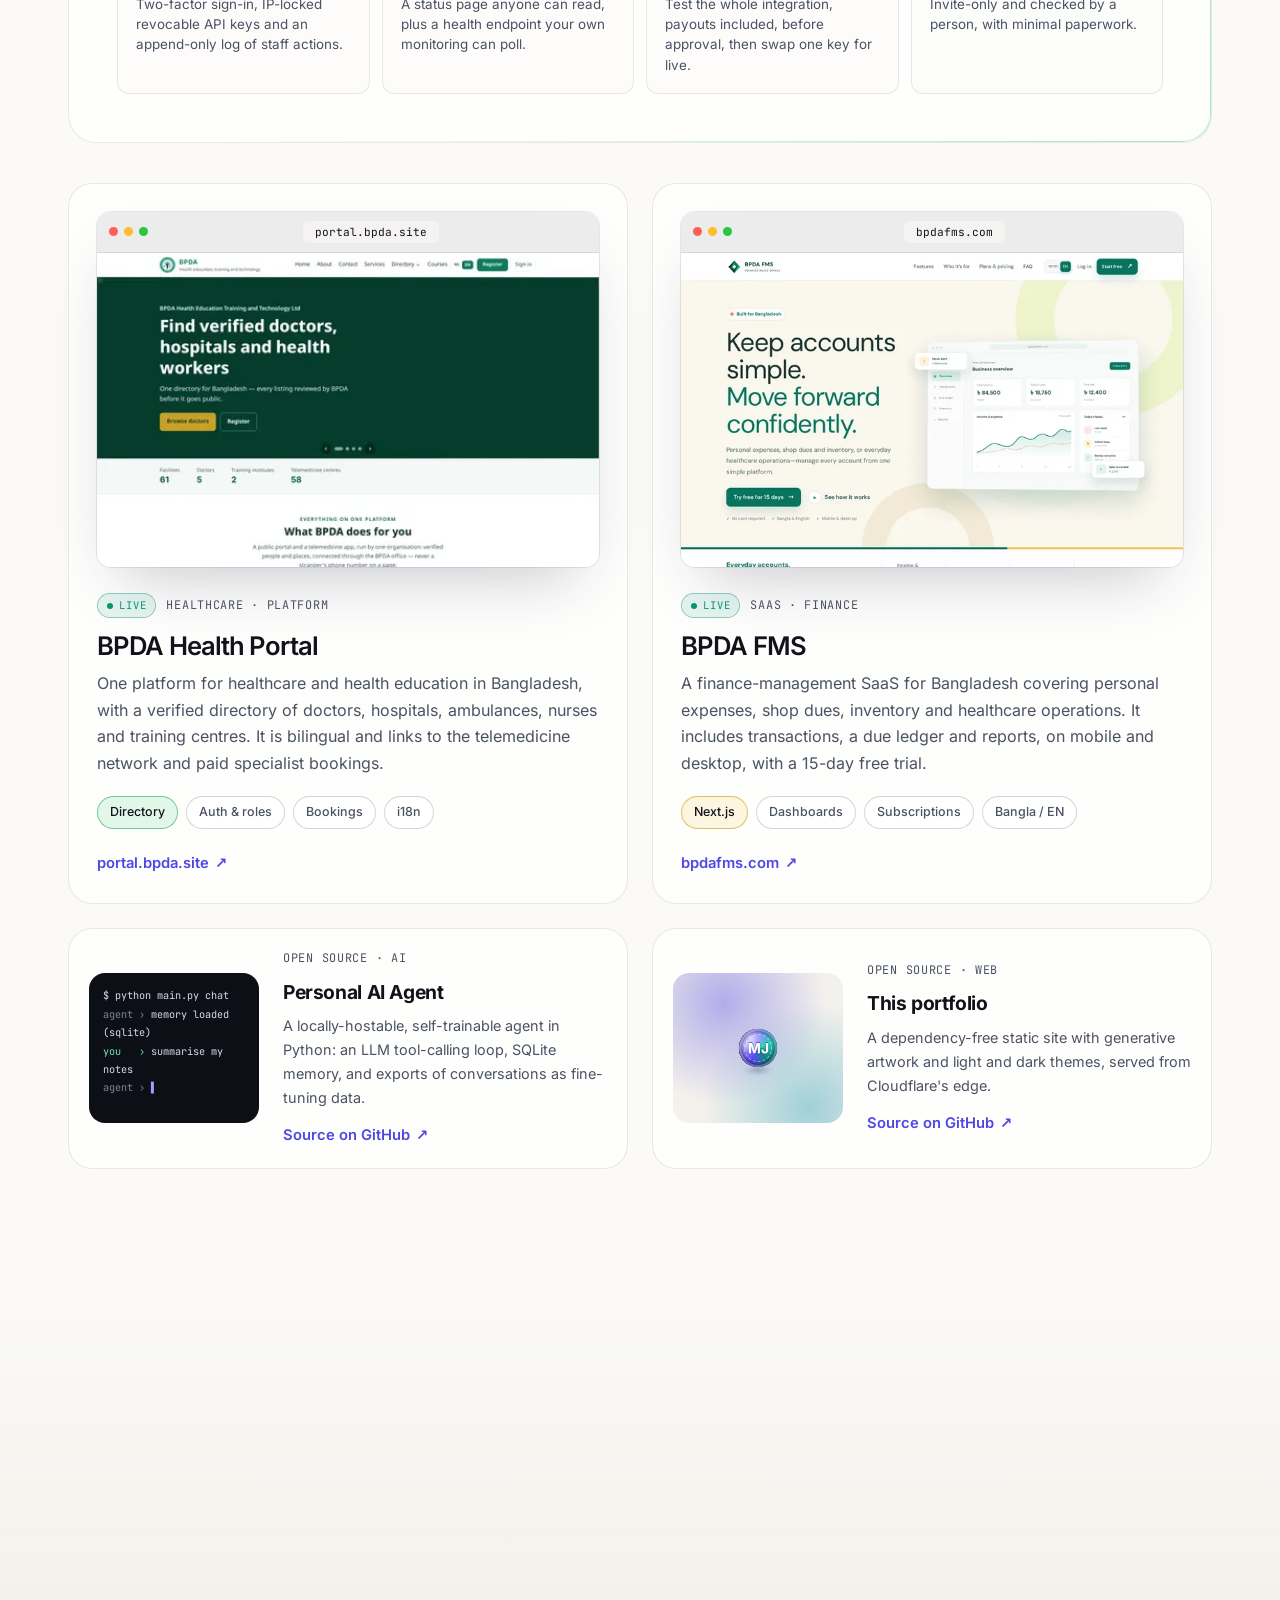
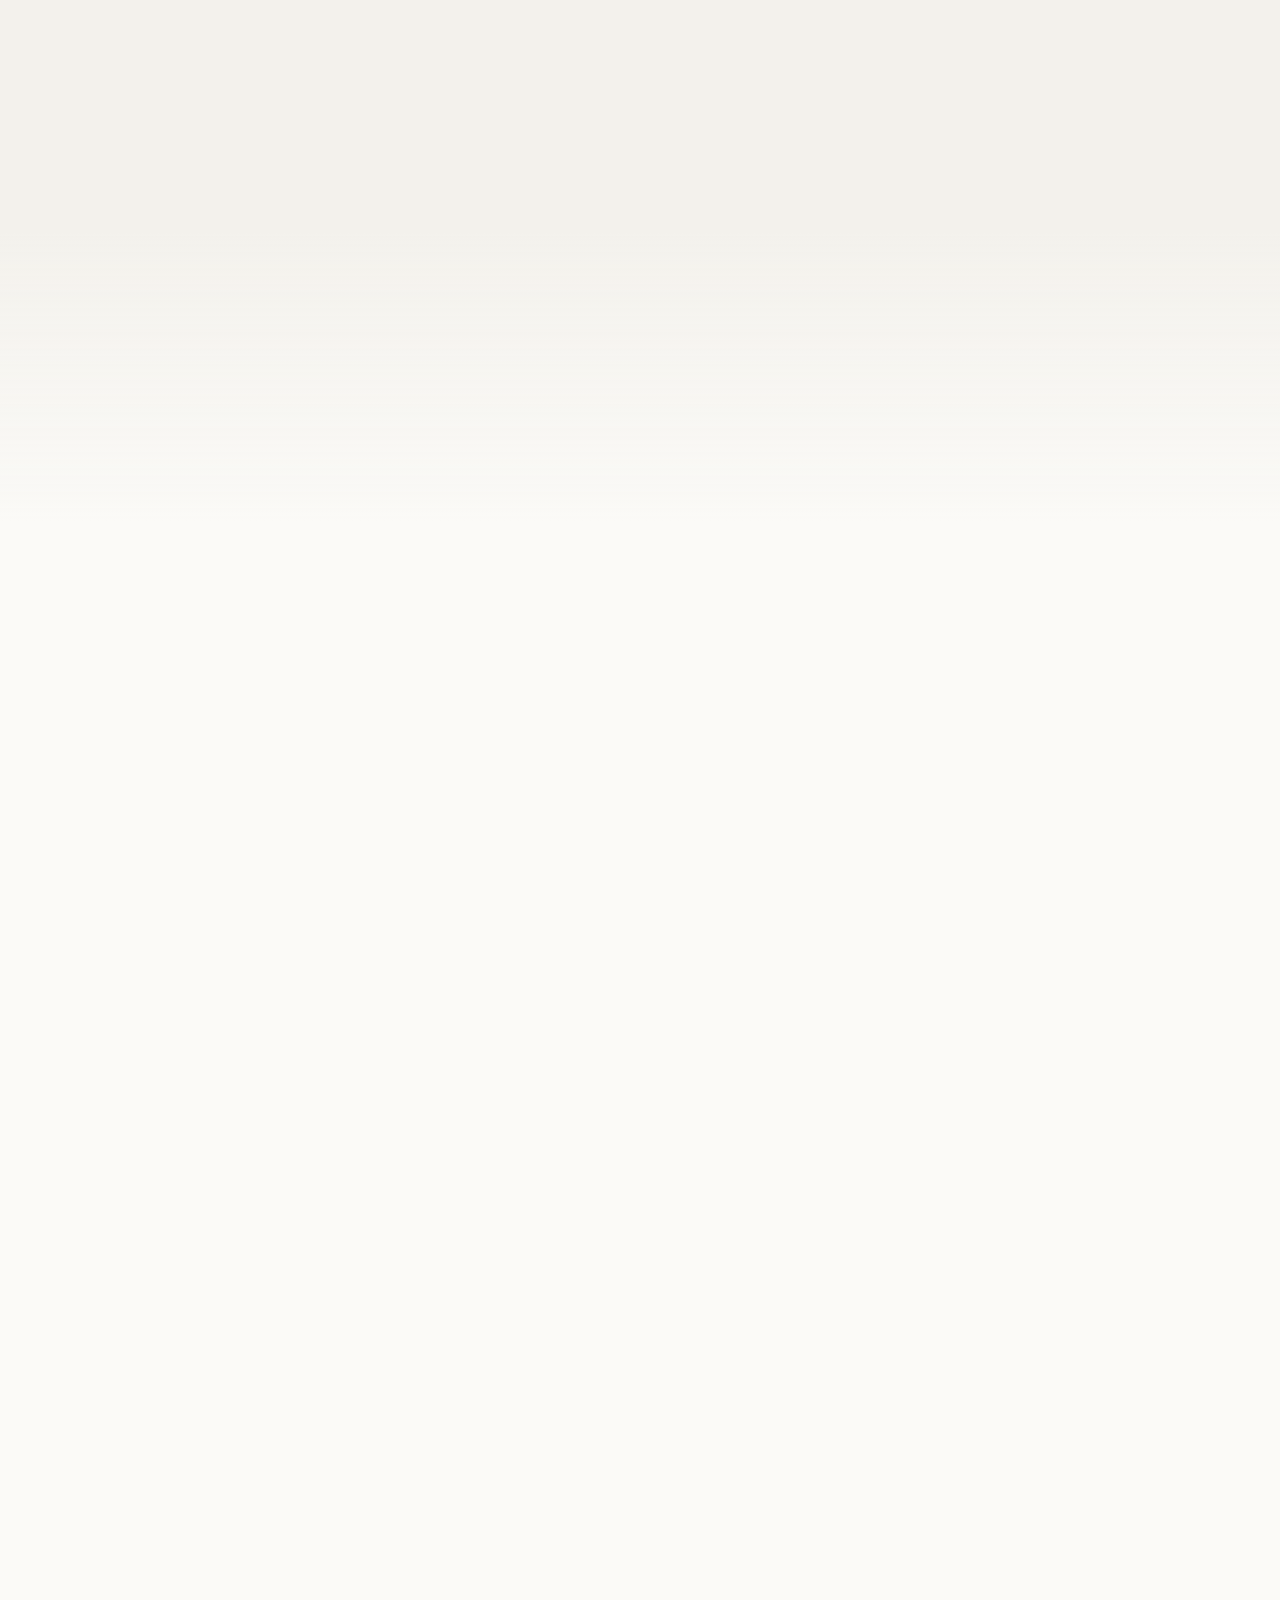
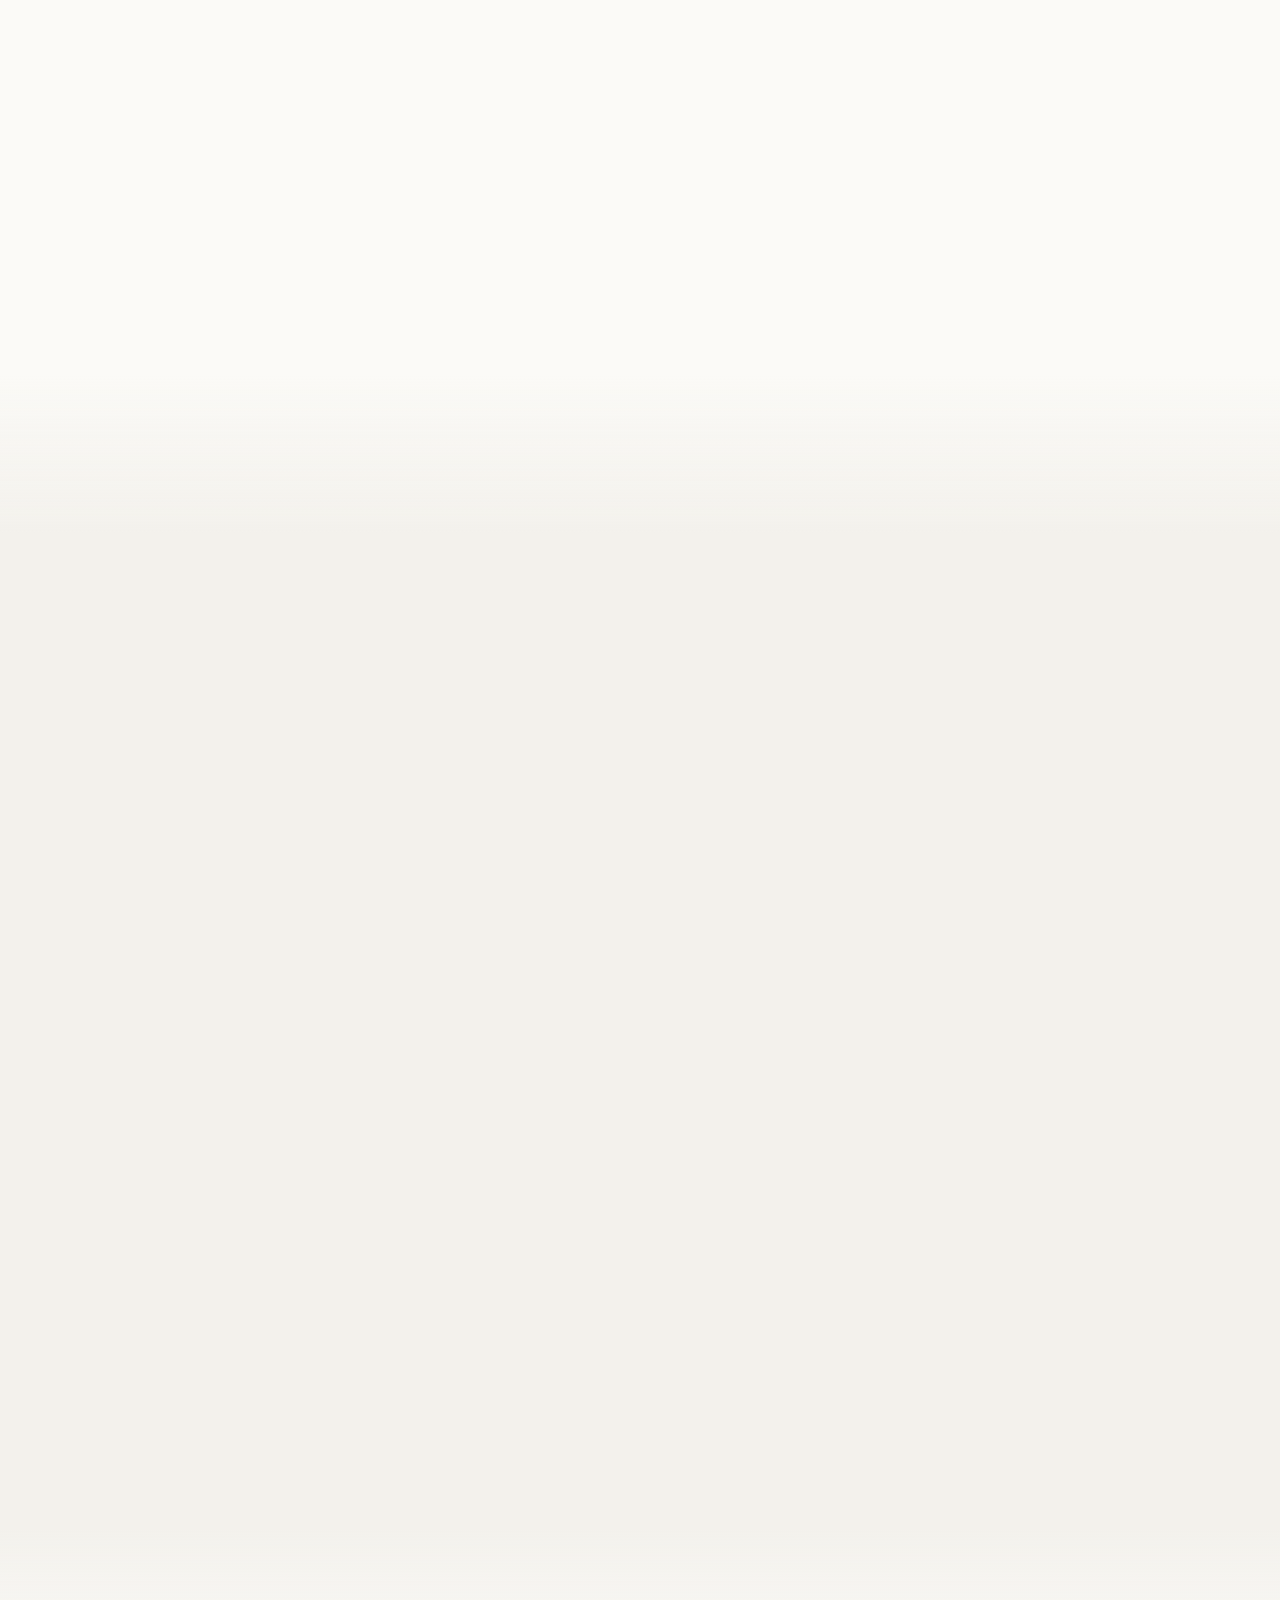
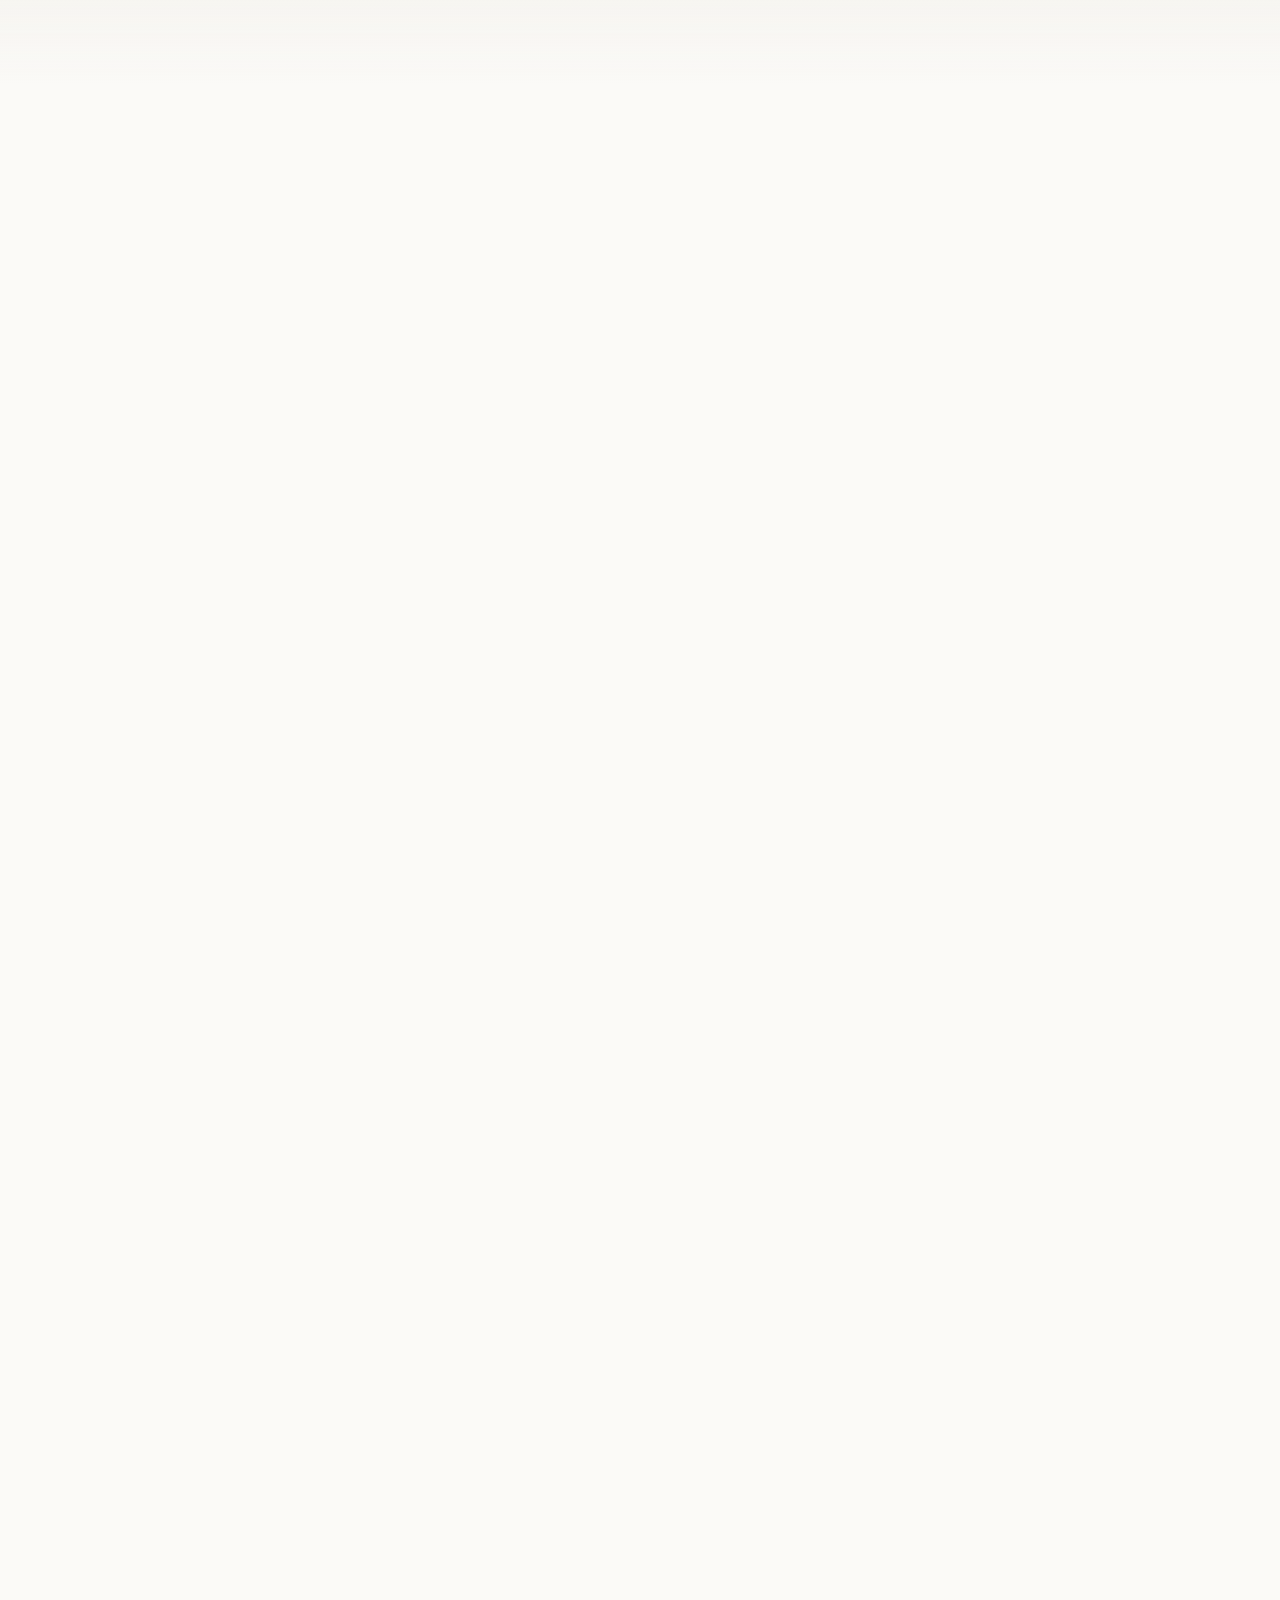
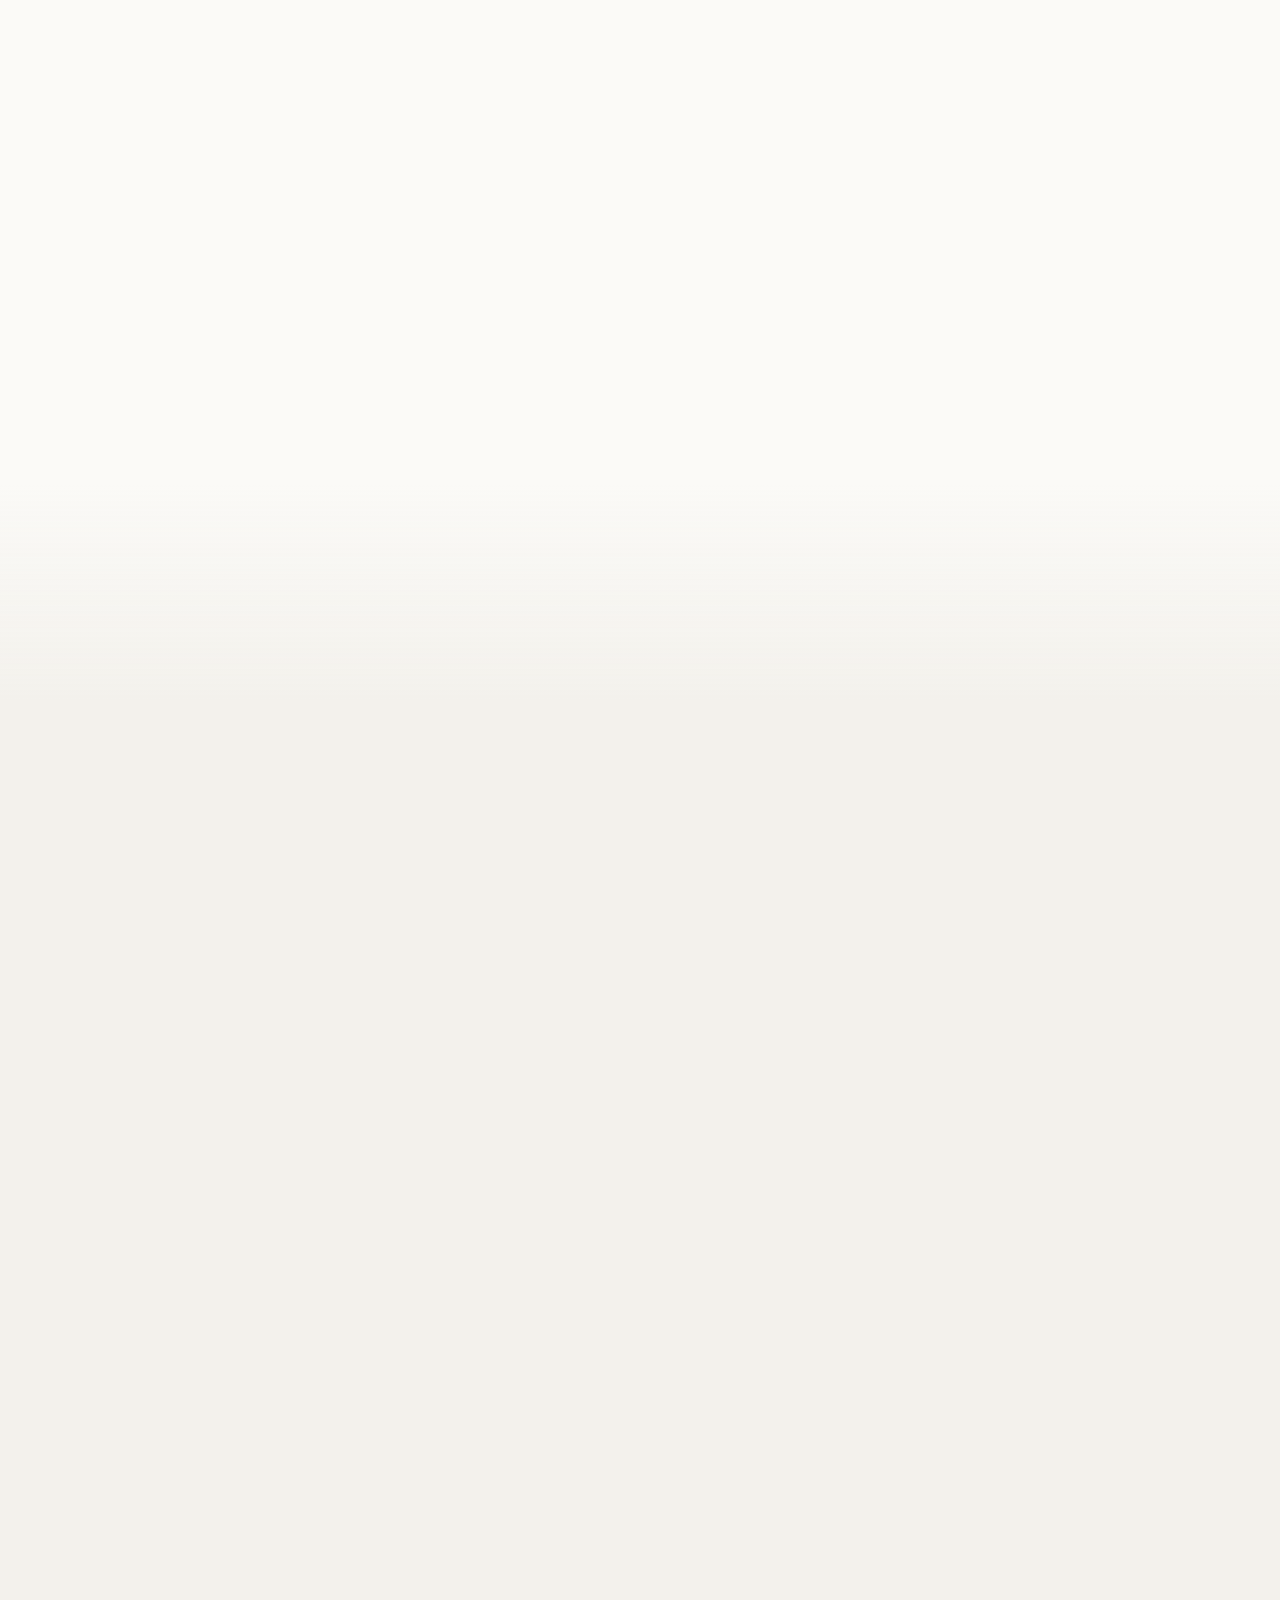
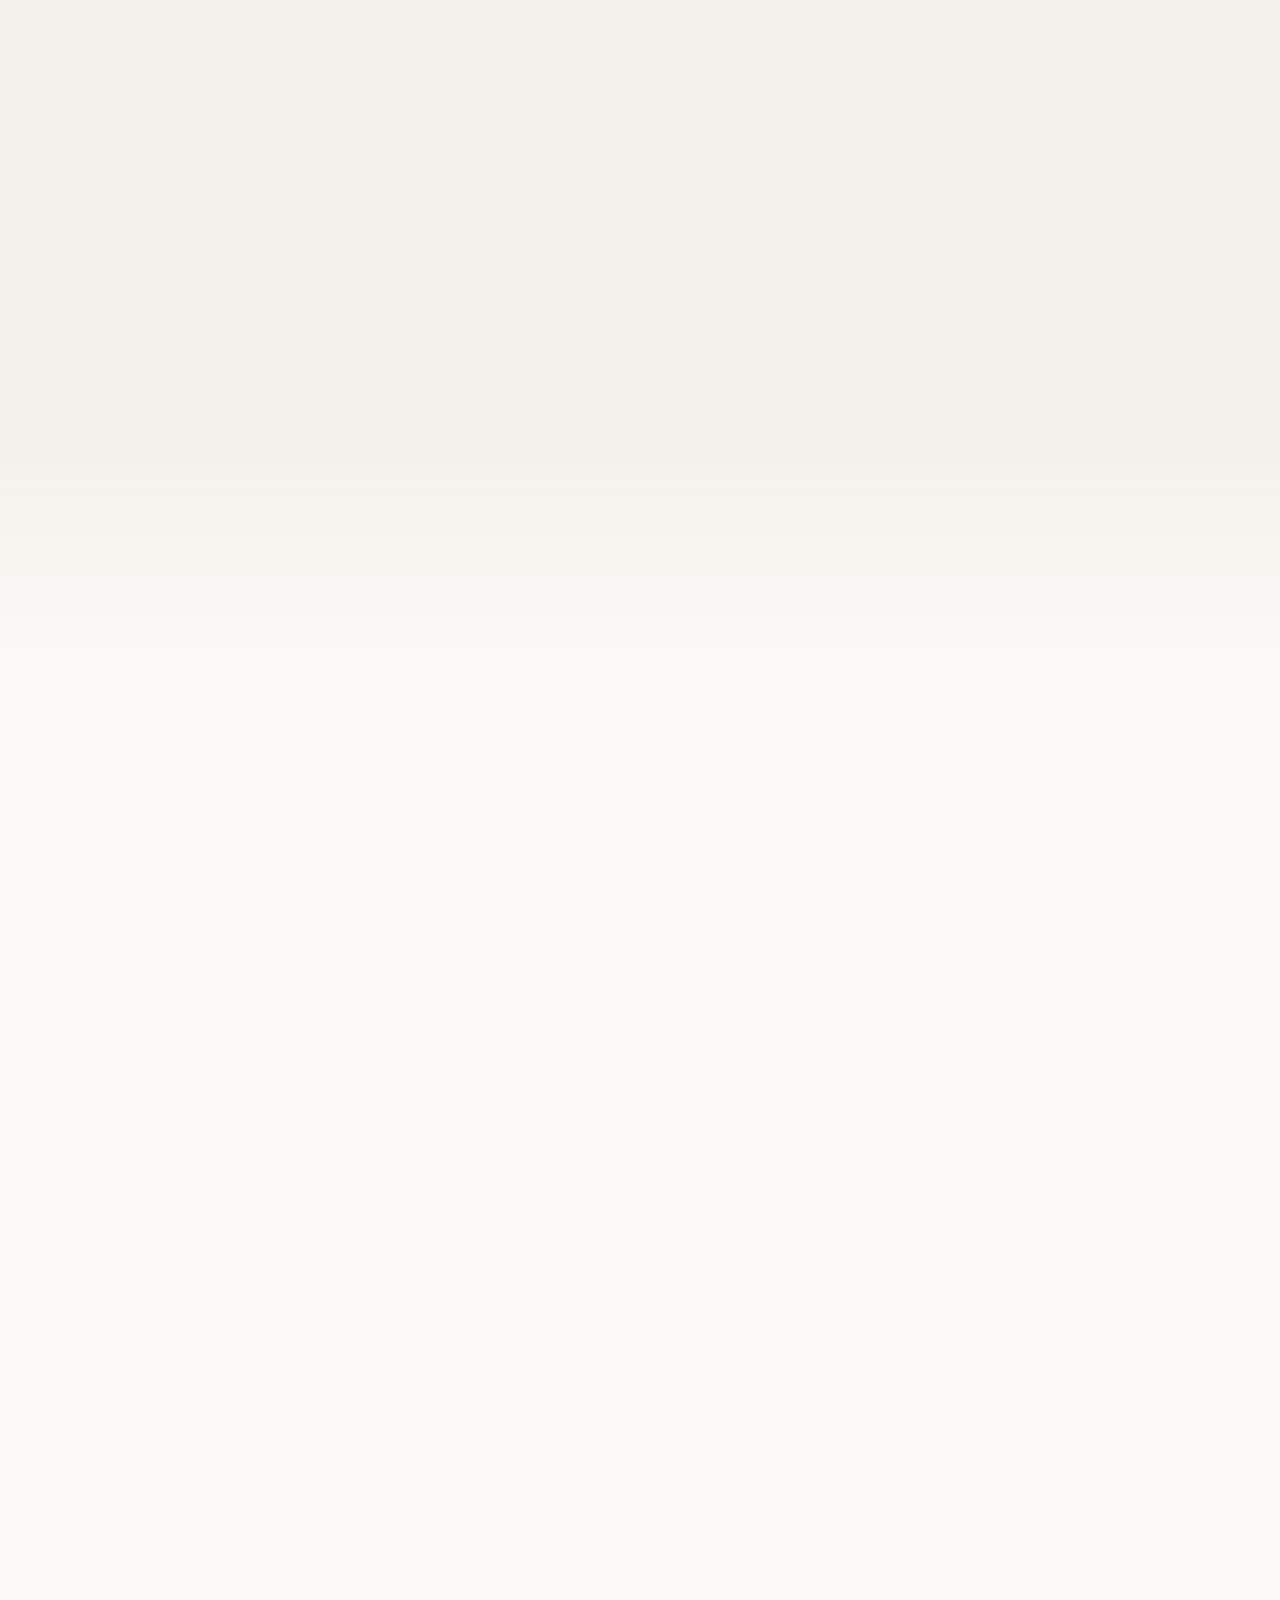
==== commit babe9729: "CLS: anchor hero glows with fixed offsets (Bangla desktop CLS 0.23) Percent offsets tracked the hero" ====
--- a/index.html
+++ b/index.html
@@ -24,7 +24,7 @@
   <link rel="icon" href="favicon.svg" type="image/svg+xml">
   <link rel="preload" href="fonts/inter-latin-3100e775e8.woff2" as="font" type="font/woff2" crossorigin>
   <link rel="preload" href="fonts/instrument-serif-latin-5a51946dff.woff2" as="font" type="font/woff2" crossorigin>
-  <link rel="stylesheet" href="css/style.css?v=3c84722ac2">
+  <link rel="stylesheet" href="css/style.css?v=60a242377c">
   <script src="js/theme.js?v=811c5ee647"></script>
 
   <script type="application/ld+json">
--- a/css/style.css
+++ b/css/style.css
@@ -1600,3 +1600,7 @@
 .slide .hero-layout { align-items: start; }
 .slide .hero-stage, .slide .art3d { margin-top: 40px; }
 @media (max-width: 1080px) { .slide .hero-stage, .slide .art3d { margin-top: 0; } }
+/* CLS: hero glows use fixed vertical offsets, not % of the hero's (font-dependent) height */
+.hero-art .aurora.a1 { top: -180px; }
+.hero-art .aurora.a2 { top: 40px; }
+.hero-art .aurora.a3 { top: 560px; bottom: auto; }
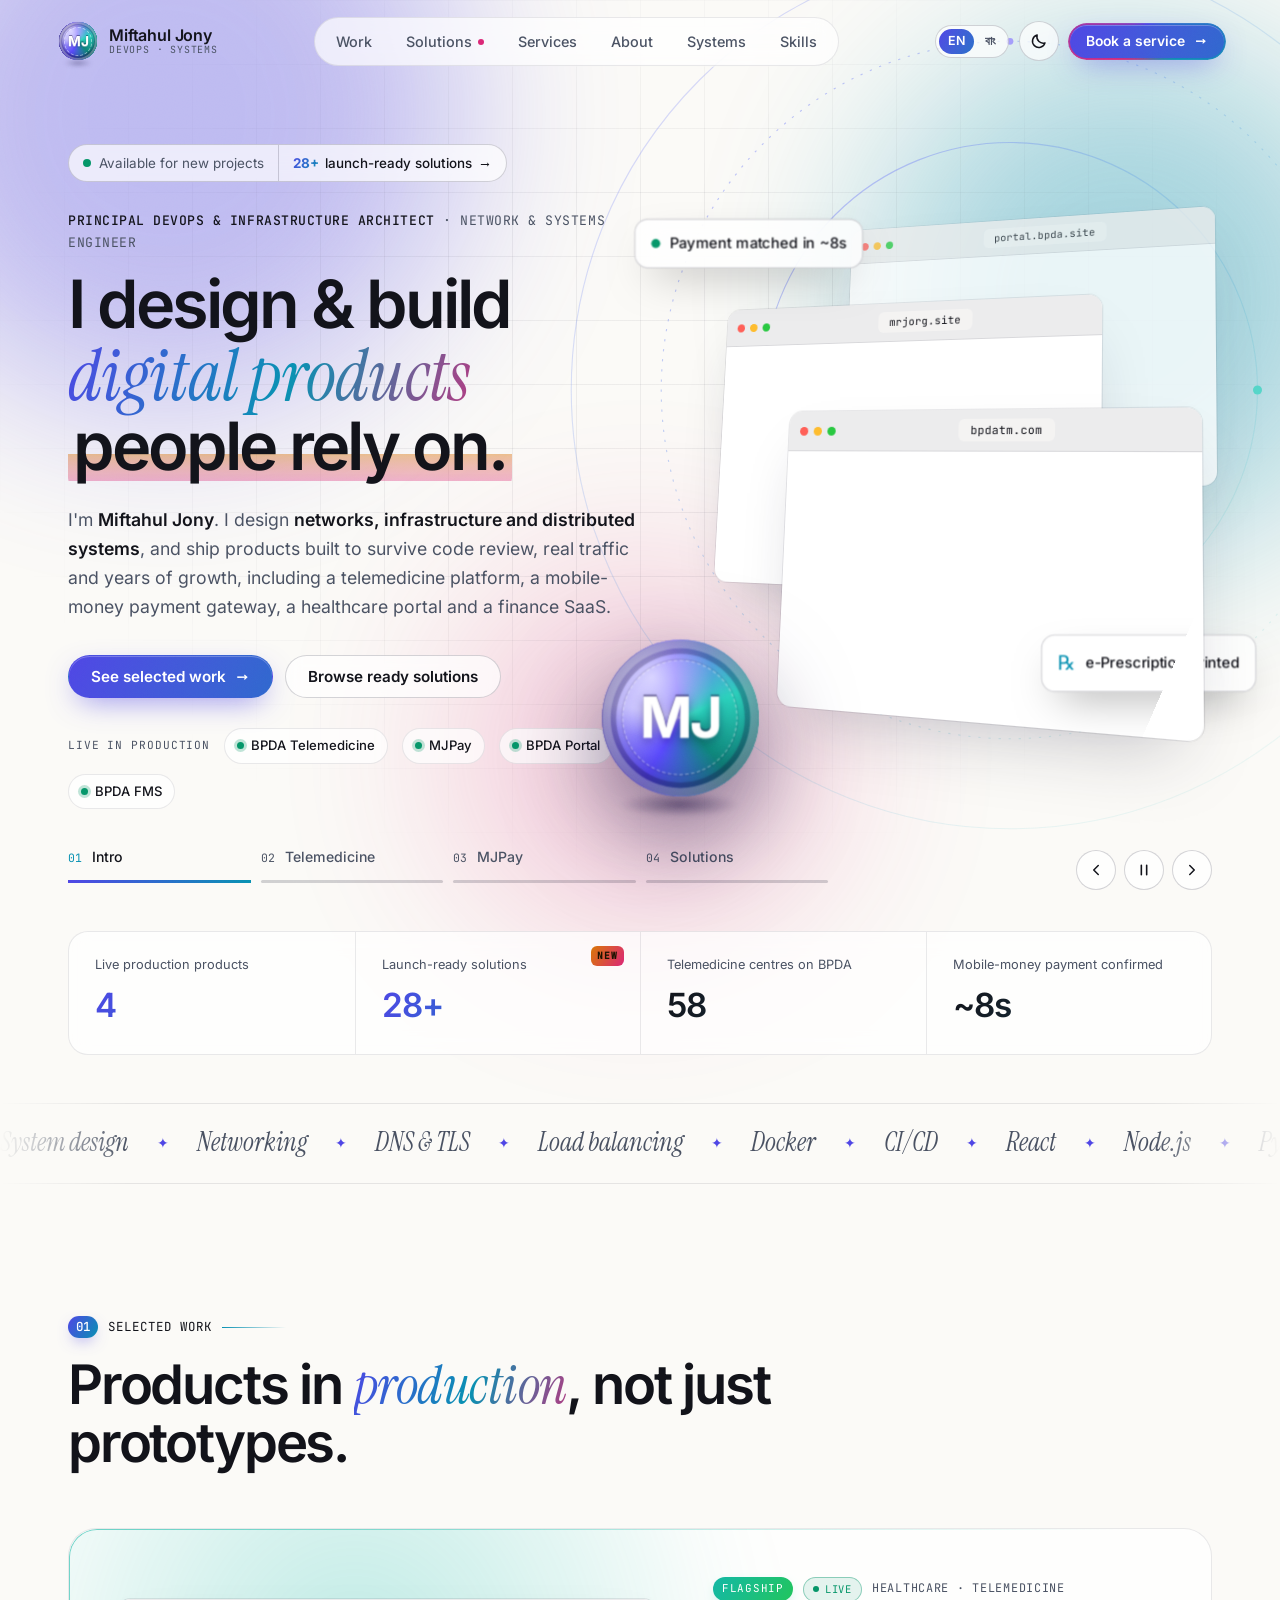
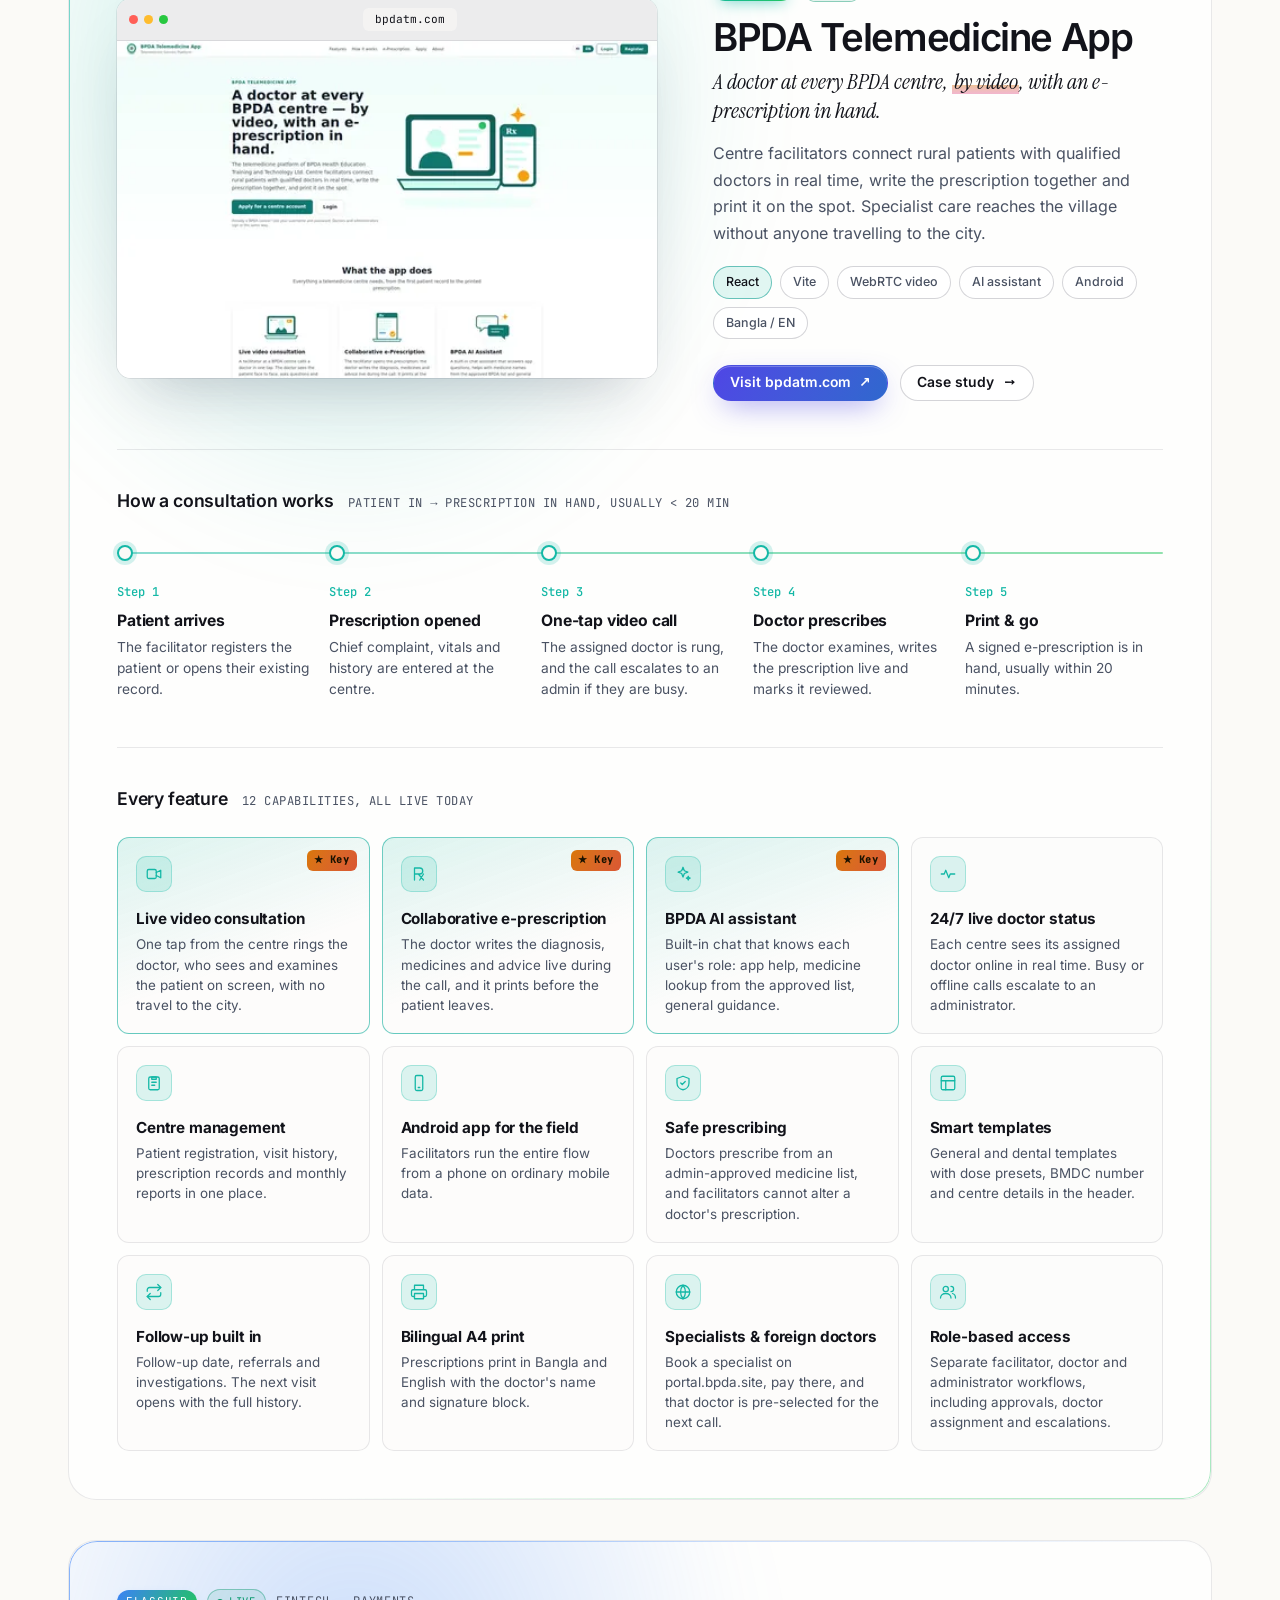
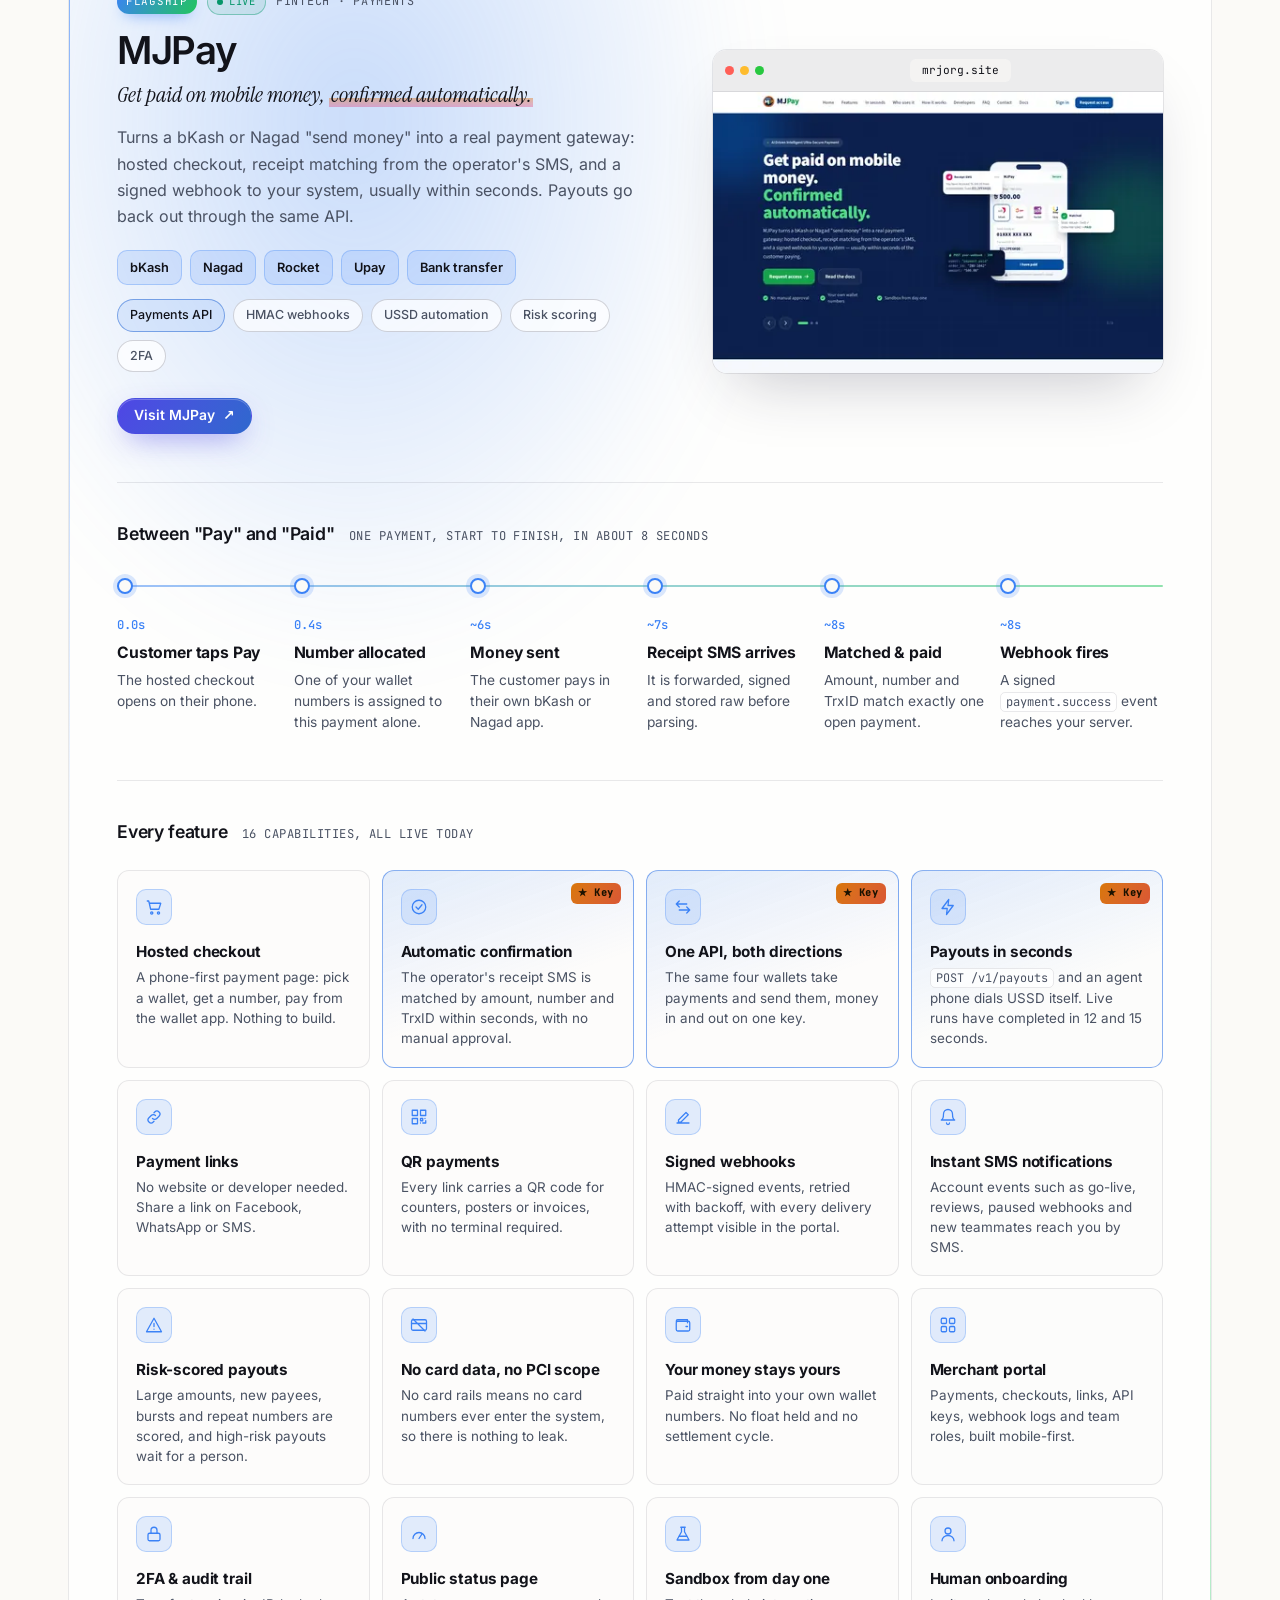
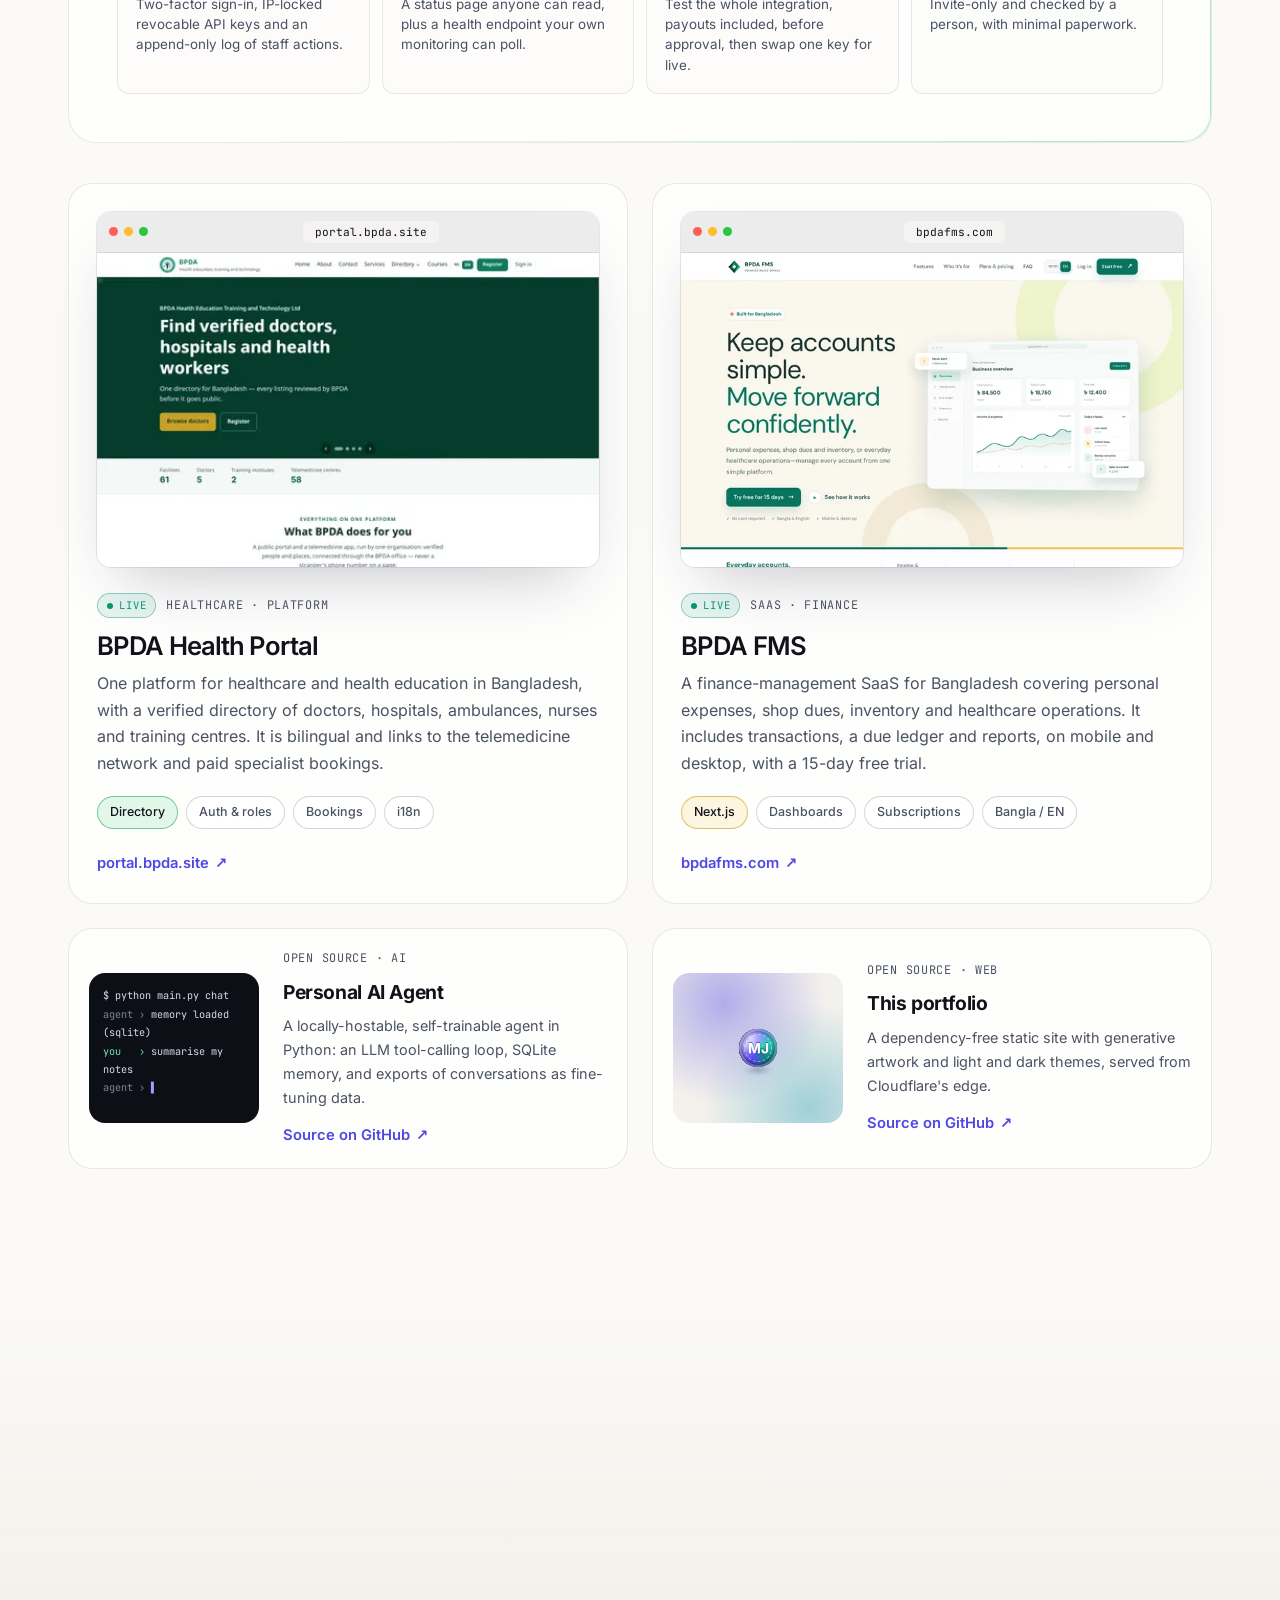
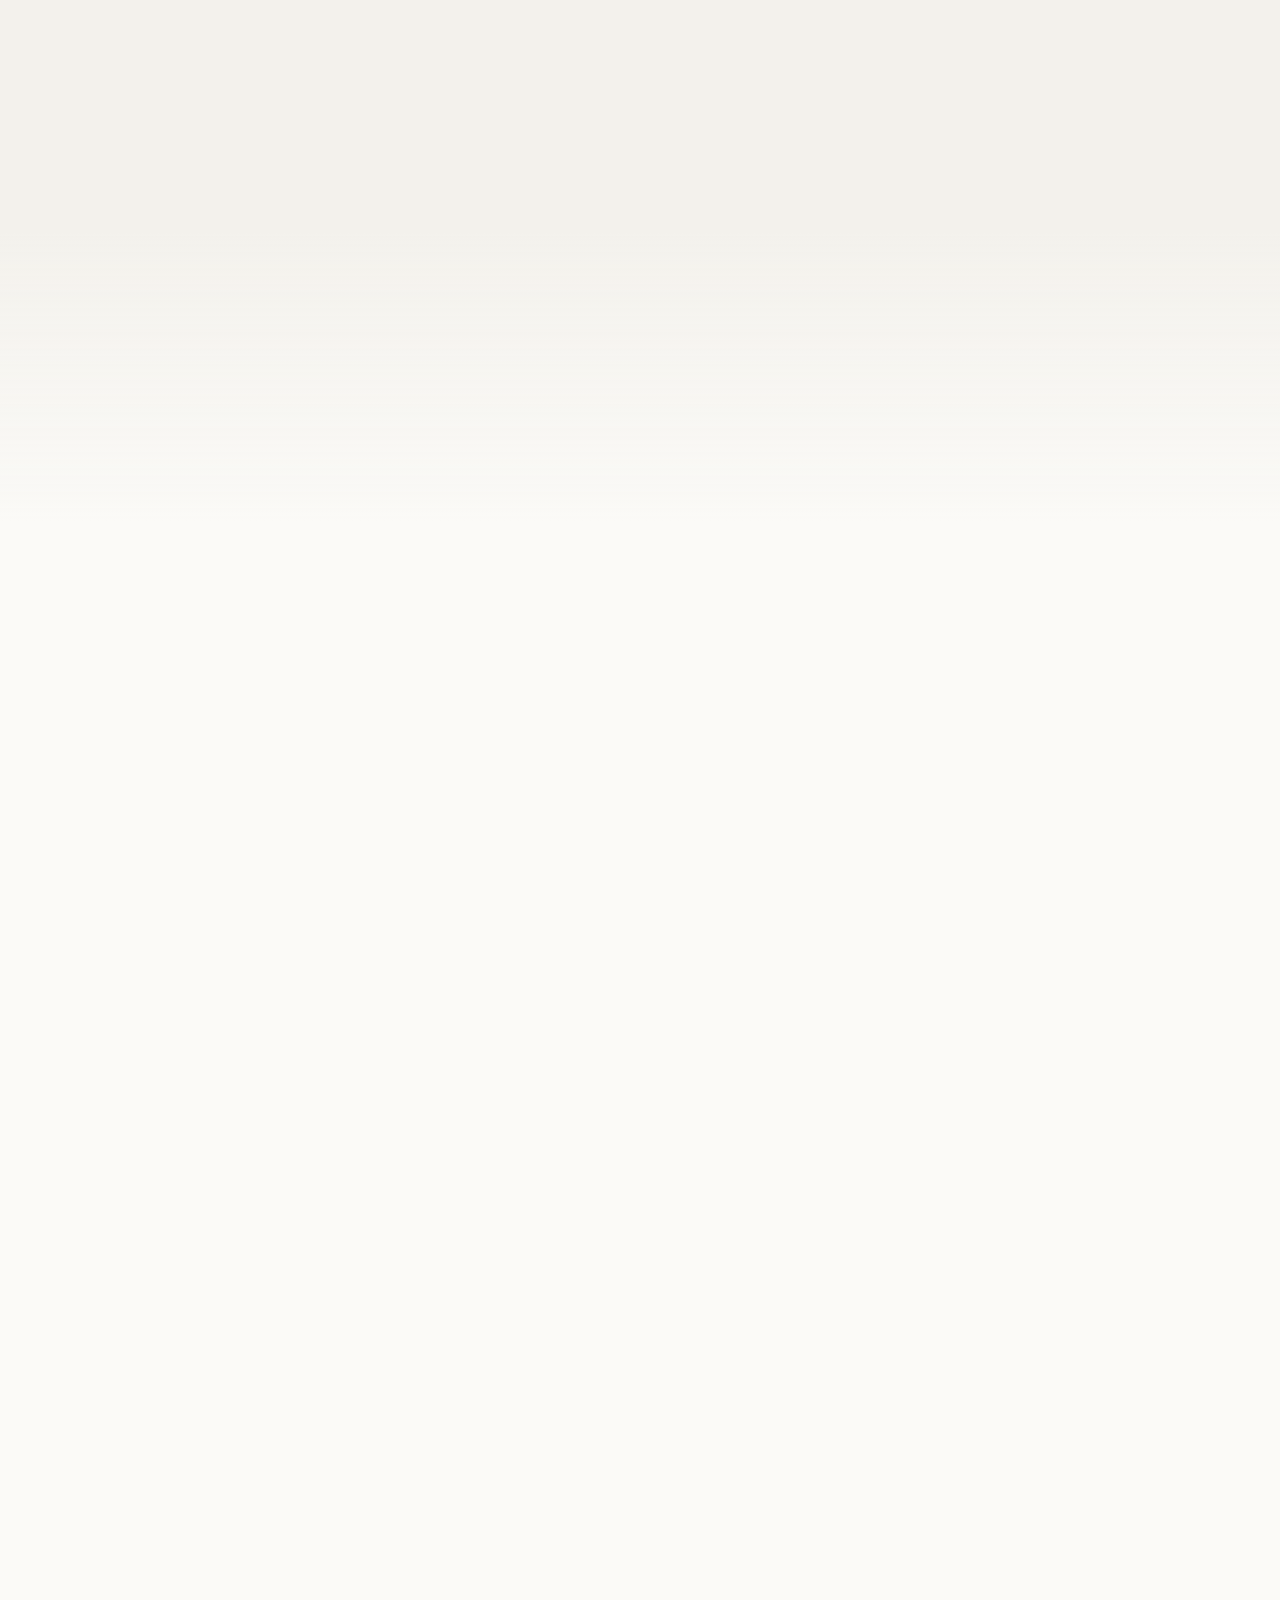
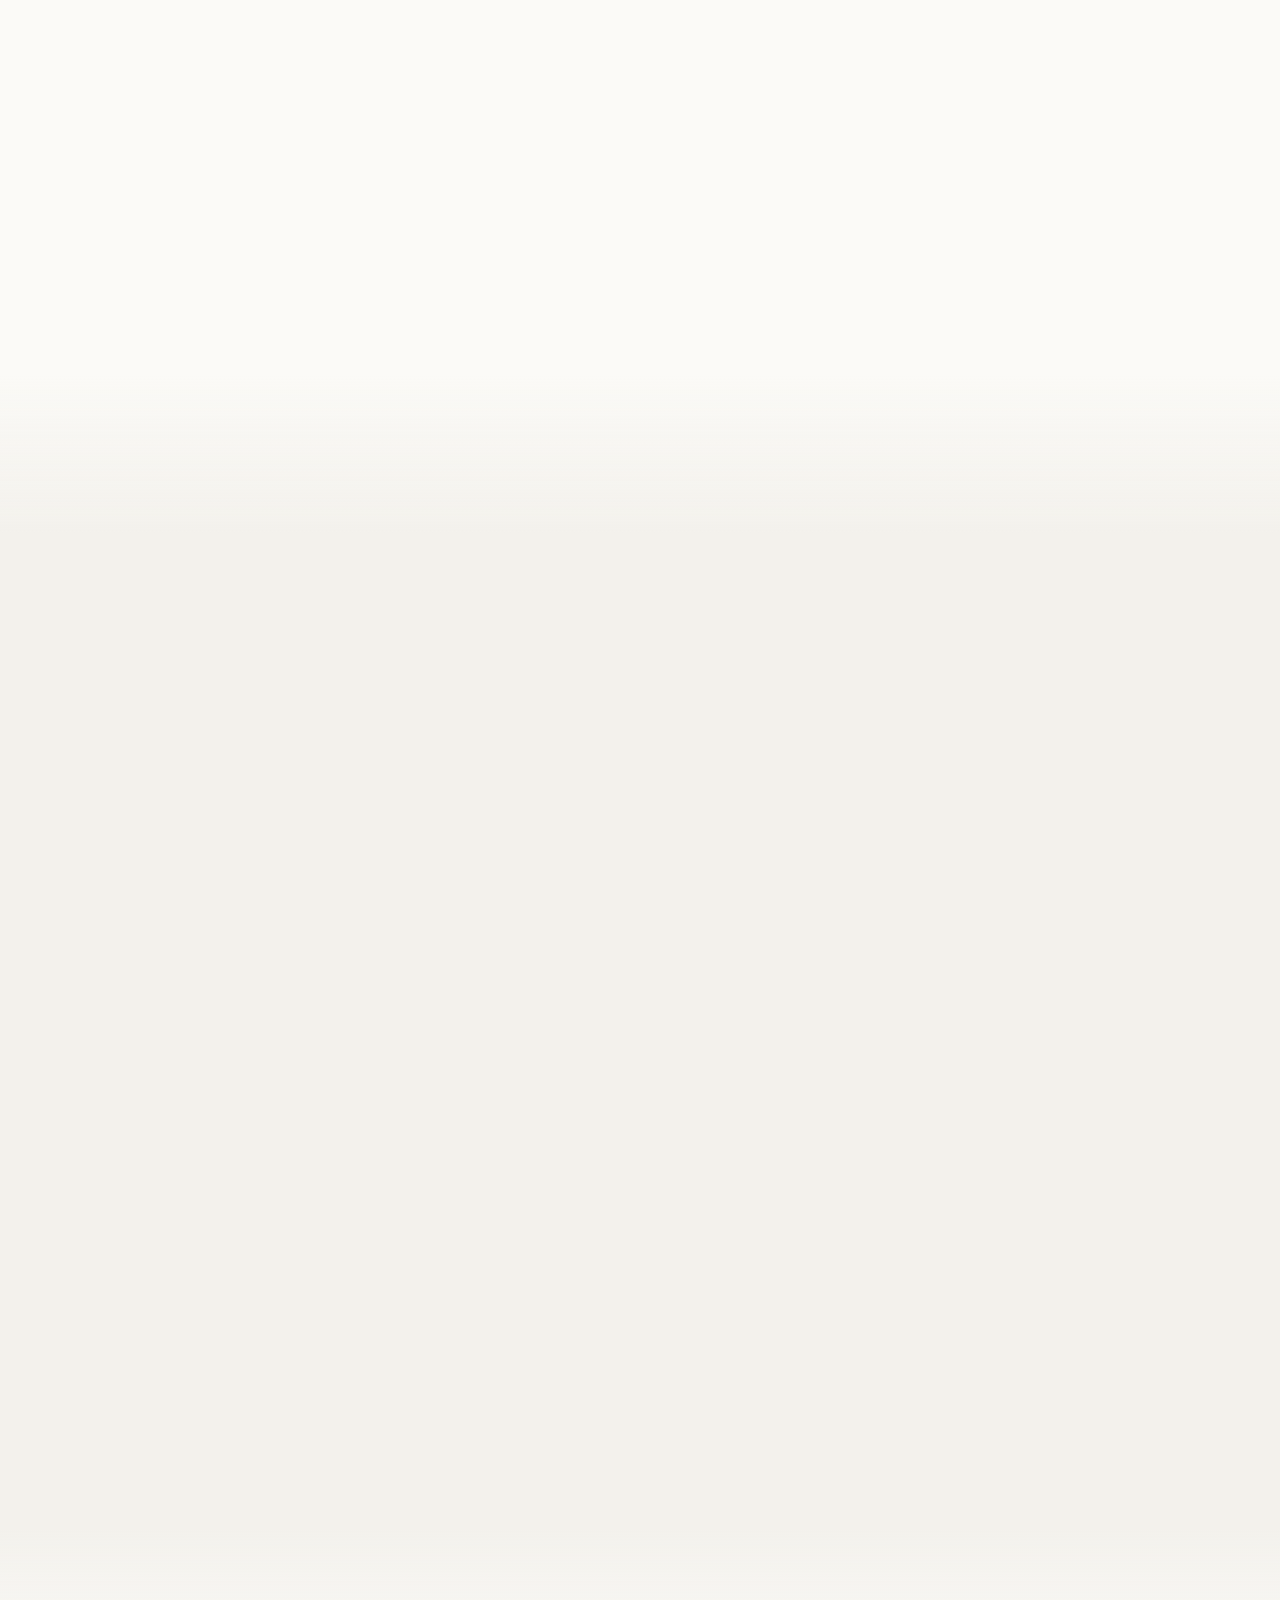
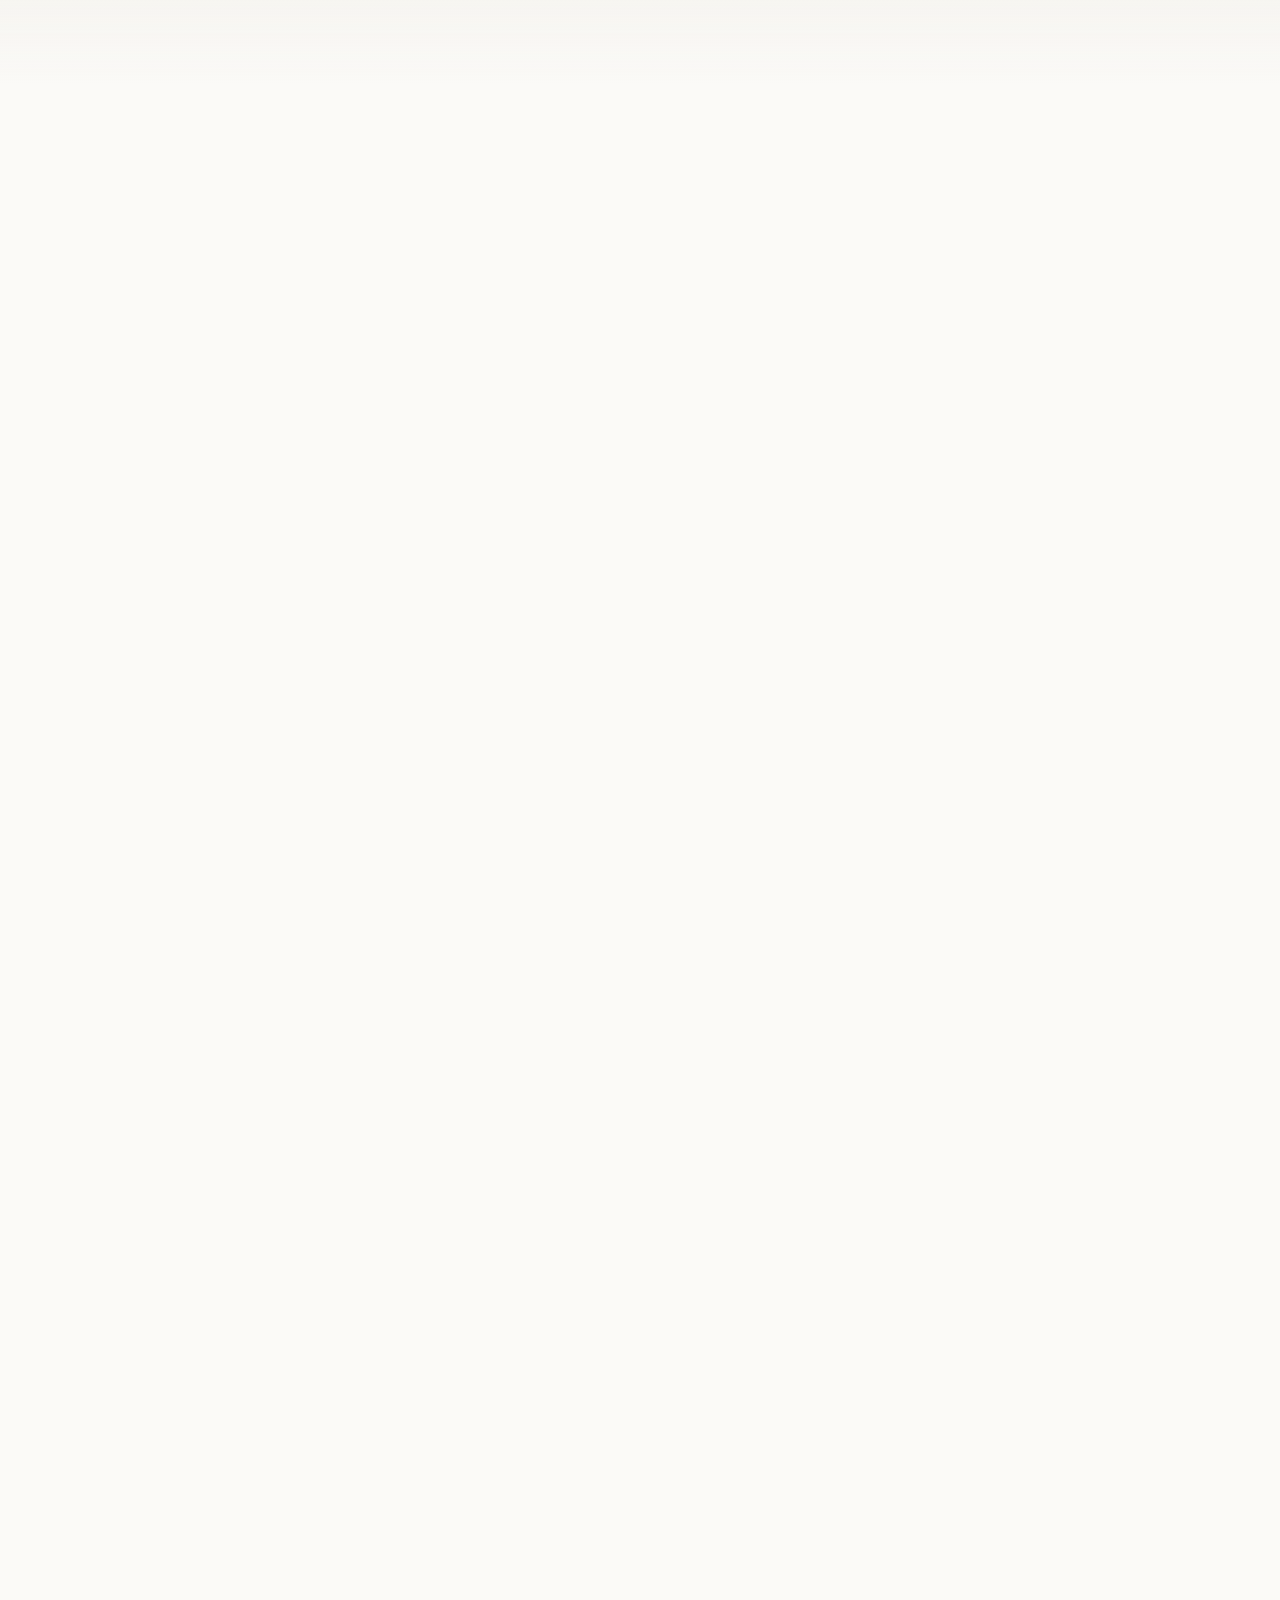
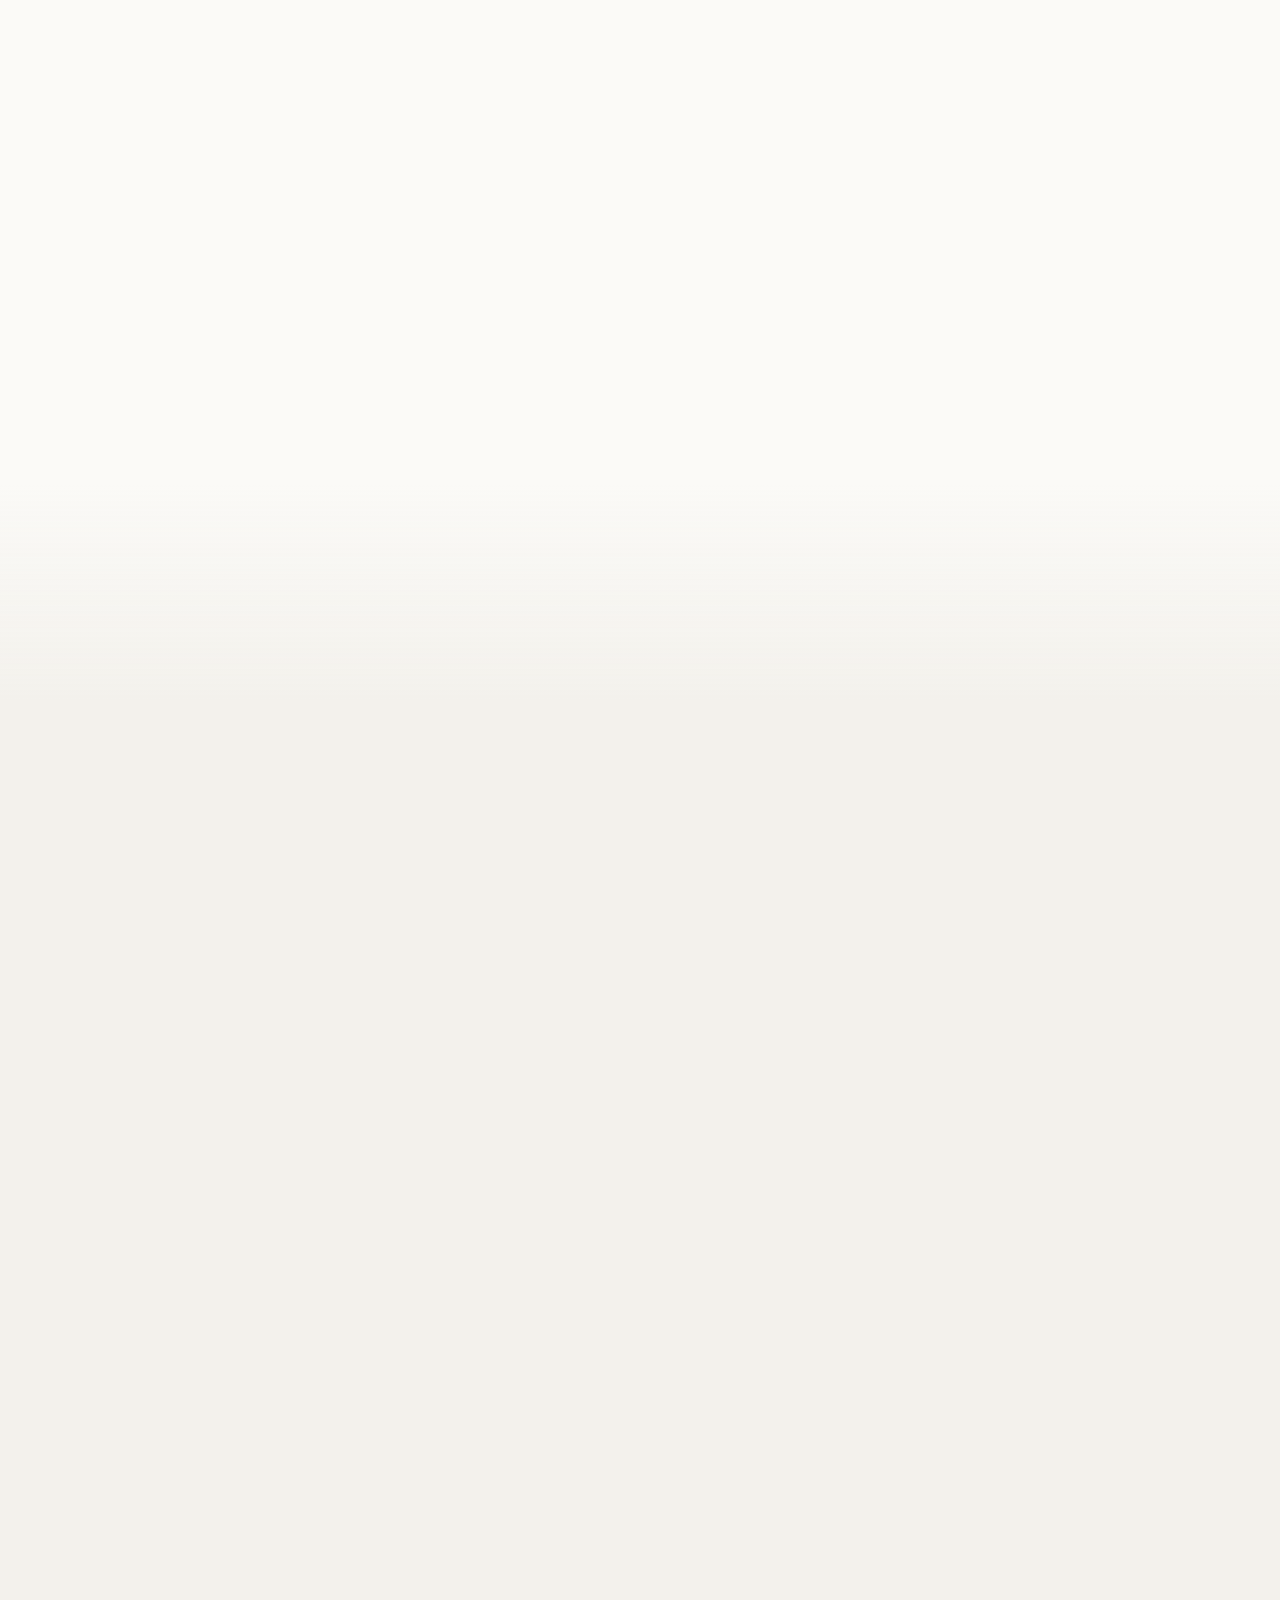
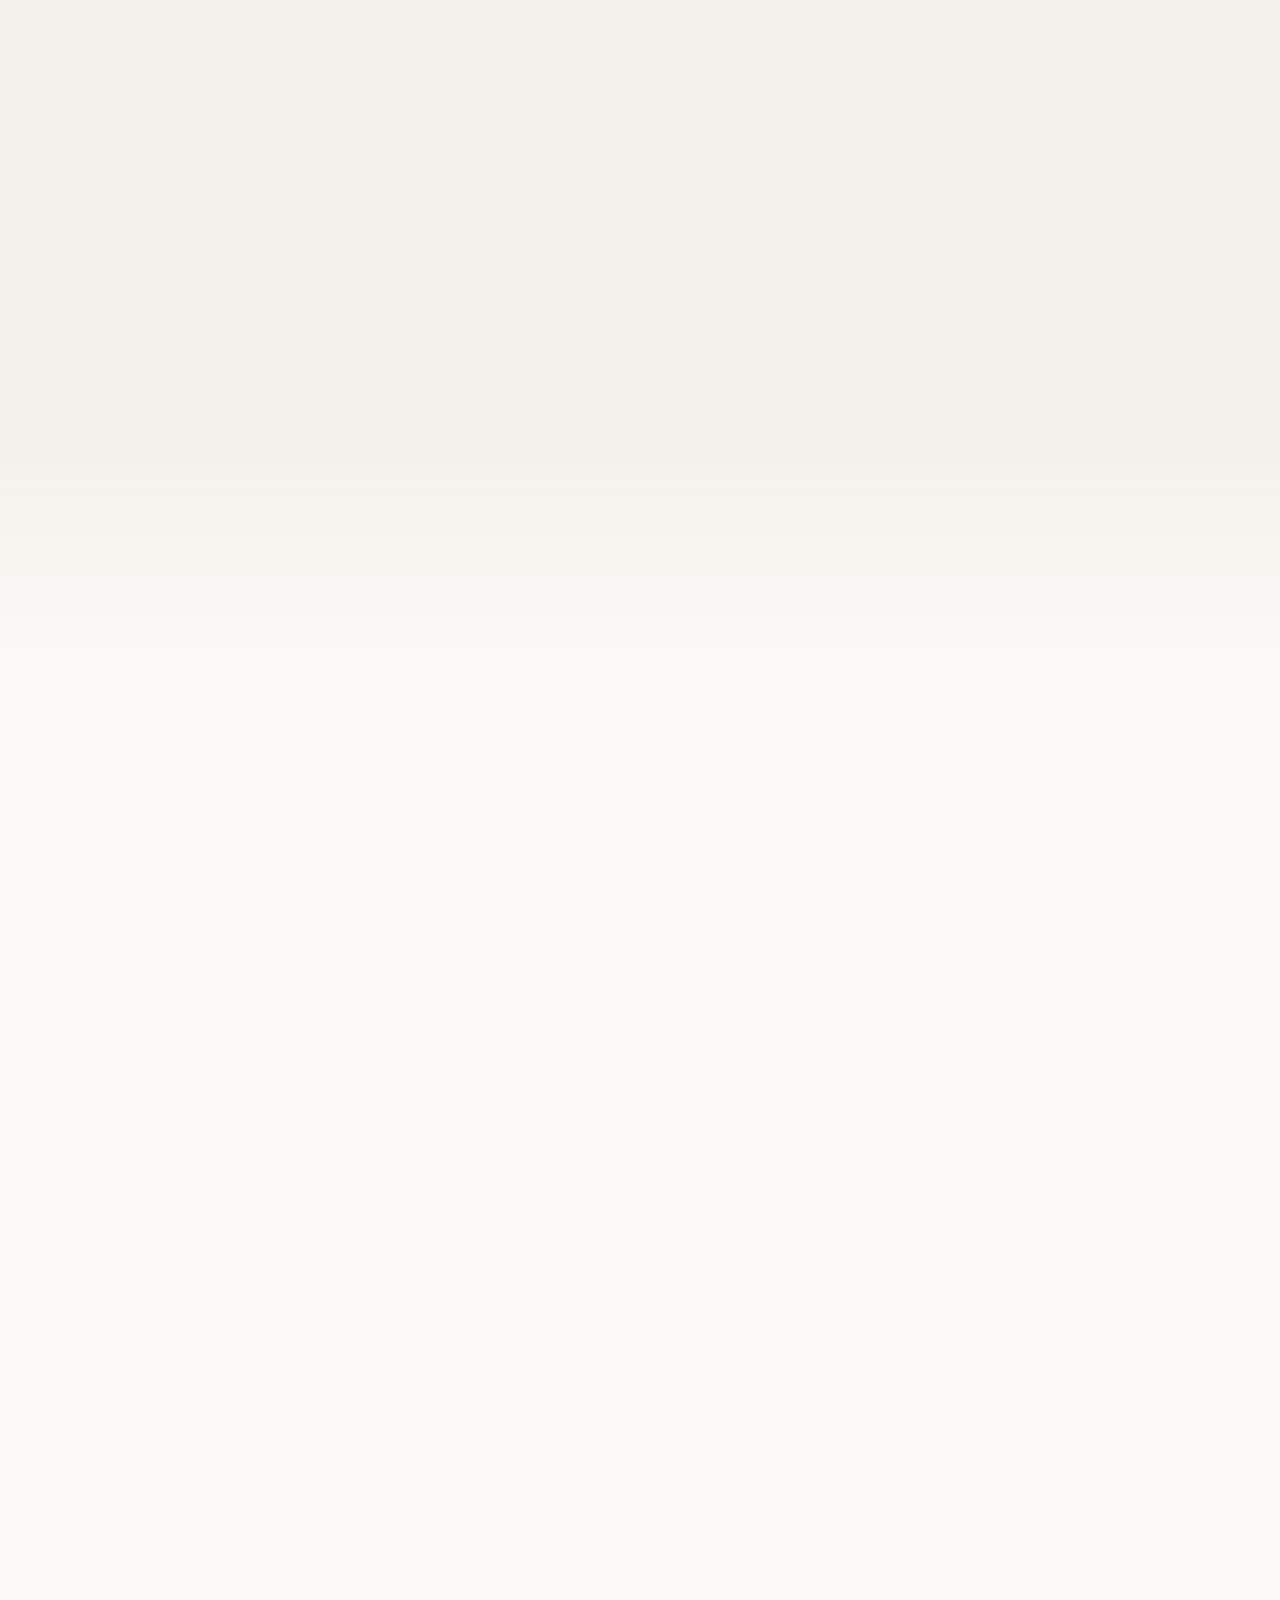
==== commit af95d699: "Bangla page weight: static Anek 700 (152->55 KiB), Hind Siliguri 400/600 only Bangla mobile transfer" ====
--- a/index.html
+++ b/index.html
@@ -24,7 +24,7 @@
   <link rel="icon" href="favicon.svg" type="image/svg+xml">
   <link rel="preload" href="fonts/inter-latin-3100e775e8.woff2" as="font" type="font/woff2" crossorigin>
   <link rel="preload" href="fonts/instrument-serif-latin-5a51946dff.woff2" as="font" type="font/woff2" crossorigin>
-  <link rel="stylesheet" href="css/style.css?v=60a242377c">
+  <link rel="stylesheet" href="css/style.css?v=327f463733">
   <script src="js/theme.js?v=811c5ee647"></script>
 
   <script type="application/ld+json">
--- a/css/style.css
+++ b/css/style.css
@@ -149,80 +149,20 @@
 @font-face {
   font-family: 'Anek Bangla';
   font-style: normal;
-  font-weight: 500;
+  font-weight: 500 800;
   font-stretch: 100%;
   font-display: optional;
-  src: url(../fonts/anek-bangla-bengali-418c763509.woff2) format('woff2');
+  src: url(../fonts/anek-bangla-bengali-700-b9cc08db74.woff2) format('woff2');
   unicode-range: U+0951-0952, U+0964-0965, U+0980-09FE, U+1CD0, U+1CD2, U+1CD5-1CD6, U+1CD8, U+1CE1, U+1CEA, U+1CED, U+1CF2, U+1CF5-1CF7, U+200C-200D, U+20B9, U+25CC, U+A8F1;
 }
 /* Anek Bangla — latin */
 @font-face {
   font-family: 'Anek Bangla';
   font-style: normal;
-  font-weight: 500;
+  font-weight: 500 800;
   font-stretch: 100%;
   font-display: optional;
-  src: url(../fonts/anek-bangla-latin-9d14431a27.woff2) format('woff2');
-  unicode-range: U+0000-00FF, U+0131, U+0152-0153, U+02BB-02BC, U+02C6, U+02DA, U+02DC, U+0304, U+0308, U+0329, U+2000-206F, U+20AC, U+2122, U+2191, U+2193, U+2212, U+2215, U+FEFF, U+FFFD;
-}
-/* Anek Bangla — bengali */
-@font-face {
-  font-family: 'Anek Bangla';
-  font-style: normal;
-  font-weight: 600;
-  font-stretch: 100%;
-  font-display: optional;
-  src: url(../fonts/anek-bangla-bengali-418c763509.woff2) format('woff2');
-  unicode-range: U+0951-0952, U+0964-0965, U+0980-09FE, U+1CD0, U+1CD2, U+1CD5-1CD6, U+1CD8, U+1CE1, U+1CEA, U+1CED, U+1CF2, U+1CF5-1CF7, U+200C-200D, U+20B9, U+25CC, U+A8F1;
-}
-/* Anek Bangla — latin */
-@font-face {
-  font-family: 'Anek Bangla';
-  font-style: normal;
-  font-weight: 600;
-  font-stretch: 100%;
-  font-display: optional;
-  src: url(../fonts/anek-bangla-latin-9d14431a27.woff2) format('woff2');
-  unicode-range: U+0000-00FF, U+0131, U+0152-0153, U+02BB-02BC, U+02C6, U+02DA, U+02DC, U+0304, U+0308, U+0329, U+2000-206F, U+20AC, U+2122, U+2191, U+2193, U+2212, U+2215, U+FEFF, U+FFFD;
-}
-/* Anek Bangla — bengali */
-@font-face {
-  font-family: 'Anek Bangla';
-  font-style: normal;
-  font-weight: 700;
-  font-stretch: 100%;
-  font-display: optional;
-  src: url(../fonts/anek-bangla-bengali-418c763509.woff2) format('woff2');
-  unicode-range: U+0951-0952, U+0964-0965, U+0980-09FE, U+1CD0, U+1CD2, U+1CD5-1CD6, U+1CD8, U+1CE1, U+1CEA, U+1CED, U+1CF2, U+1CF5-1CF7, U+200C-200D, U+20B9, U+25CC, U+A8F1;
-}
-/* Anek Bangla — latin */
-@font-face {
-  font-family: 'Anek Bangla';
-  font-style: normal;
-  font-weight: 700;
-  font-stretch: 100%;
-  font-display: optional;
-  src: url(../fonts/anek-bangla-latin-9d14431a27.woff2) format('woff2');
-  unicode-range: U+0000-00FF, U+0131, U+0152-0153, U+02BB-02BC, U+02C6, U+02DA, U+02DC, U+0304, U+0308, U+0329, U+2000-206F, U+20AC, U+2122, U+2191, U+2193, U+2212, U+2215, U+FEFF, U+FFFD;
-}
-/* Anek Bangla — bengali */
-@font-face {
-  font-family: 'Anek Bangla';
-  font-style: normal;
-  font-weight: 800;
-  font-stretch: 100%;
-  font-display: optional;
-  src: url(../fonts/anek-bangla-bengali-418c763509.woff2) format('woff2');
-  unicode-range: U+0951-0952, U+0964-0965, U+0980-09FE, U+1CD0, U+1CD2, U+1CD5-1CD6, U+1CD8, U+1CE1, U+1CEA, U+1CED, U+1CF2, U+1CF5-1CF7, U+200C-200D, U+20B9, U+25CC, U+A8F1;
-}
-/* Anek Bangla — latin */
-@font-face {
-  font-family: 'Anek Bangla';
-  font-style: normal;
-  font-weight: 800;
-  font-stretch: 100%;
-  font-display: optional;
-  src: url(../fonts/anek-bangla-latin-9d14431a27.woff2) format('woff2');
+  src: url(../fonts/anek-bangla-latin-700-b750b4355d.woff2) format('woff2');
   unicode-range: U+0000-00FF, U+0131, U+0152-0153, U+02BB-02BC, U+02C6, U+02DA, U+02DC, U+0304, U+0308, U+0329, U+2000-206F, U+20AC, U+2122, U+2191, U+2193, U+2212, U+2215, U+FEFF, U+FFFD;
 }
 /* Hind Siliguri — bengali */
@@ -247,24 +187,6 @@
 @font-face {
   font-family: 'Hind Siliguri';
   font-style: normal;
-  font-weight: 500;
-  font-display: swap;
-  src: url(../fonts/hind-siliguri-bengali-7f39fcb7fe.woff2) format('woff2');
-  unicode-range: U+0951-0952, U+0964-0965, U+0980-09FE, U+1CD0, U+1CD2, U+1CD5-1CD6, U+1CD8, U+1CE1, U+1CEA, U+1CED, U+1CF2, U+1CF5-1CF7, U+200C-200D, U+20B9, U+25CC, U+A8F1;
-}
-/* Hind Siliguri — latin */
-@font-face {
-  font-family: 'Hind Siliguri';
-  font-style: normal;
-  font-weight: 500;
-  font-display: swap;
-  src: url(../fonts/hind-siliguri-latin-50c07c577a.woff2) format('woff2');
-  unicode-range: U+0000-00FF, U+0131, U+0152-0153, U+02BB-02BC, U+02C6, U+02DA, U+02DC, U+0304, U+0308, U+0329, U+2000-206F, U+20AC, U+2122, U+2191, U+2193, U+2212, U+2215, U+FEFF, U+FFFD;
-}
-/* Hind Siliguri — bengali */
-@font-face {
-  font-family: 'Hind Siliguri';
-  font-style: normal;
   font-weight: 600;
   font-display: swap;
   src: url(../fonts/hind-siliguri-bengali-b92b5da6d4.woff2) format('woff2');
@@ -277,24 +199,6 @@
   font-weight: 600;
   font-display: swap;
   src: url(../fonts/hind-siliguri-latin-c39d0db6f5.woff2) format('woff2');
-  unicode-range: U+0000-00FF, U+0131, U+0152-0153, U+02BB-02BC, U+02C6, U+02DA, U+02DC, U+0304, U+0308, U+0329, U+2000-206F, U+20AC, U+2122, U+2191, U+2193, U+2212, U+2215, U+FEFF, U+FFFD;
-}
-/* Hind Siliguri — bengali */
-@font-face {
-  font-family: 'Hind Siliguri';
-  font-style: normal;
-  font-weight: 700;
-  font-display: swap;
-  src: url(../fonts/hind-siliguri-bengali-b6033f70da.woff2) format('woff2');
-  unicode-range: U+0951-0952, U+0964-0965, U+0980-09FE, U+1CD0, U+1CD2, U+1CD5-1CD6, U+1CD8, U+1CE1, U+1CEA, U+1CED, U+1CF2, U+1CF5-1CF7, U+200C-200D, U+20B9, U+25CC, U+A8F1;
-}
-/* Hind Siliguri — latin */
-@font-face {
-  font-family: 'Hind Siliguri';
-  font-style: normal;
-  font-weight: 700;
-  font-display: swap;
-  src: url(../fonts/hind-siliguri-latin-e8f0fc0cab.woff2) format('woff2');
   unicode-range: U+0000-00FF, U+0131, U+0152-0153, U+02BB-02BC, U+02C6, U+02DA, U+02DC, U+0304, U+0308, U+0329, U+2000-206F, U+20AC, U+2122, U+2191, U+2193, U+2212, U+2215, U+FEFF, U+FFFD;
 }
 /* Tiro Bangla — bengali */
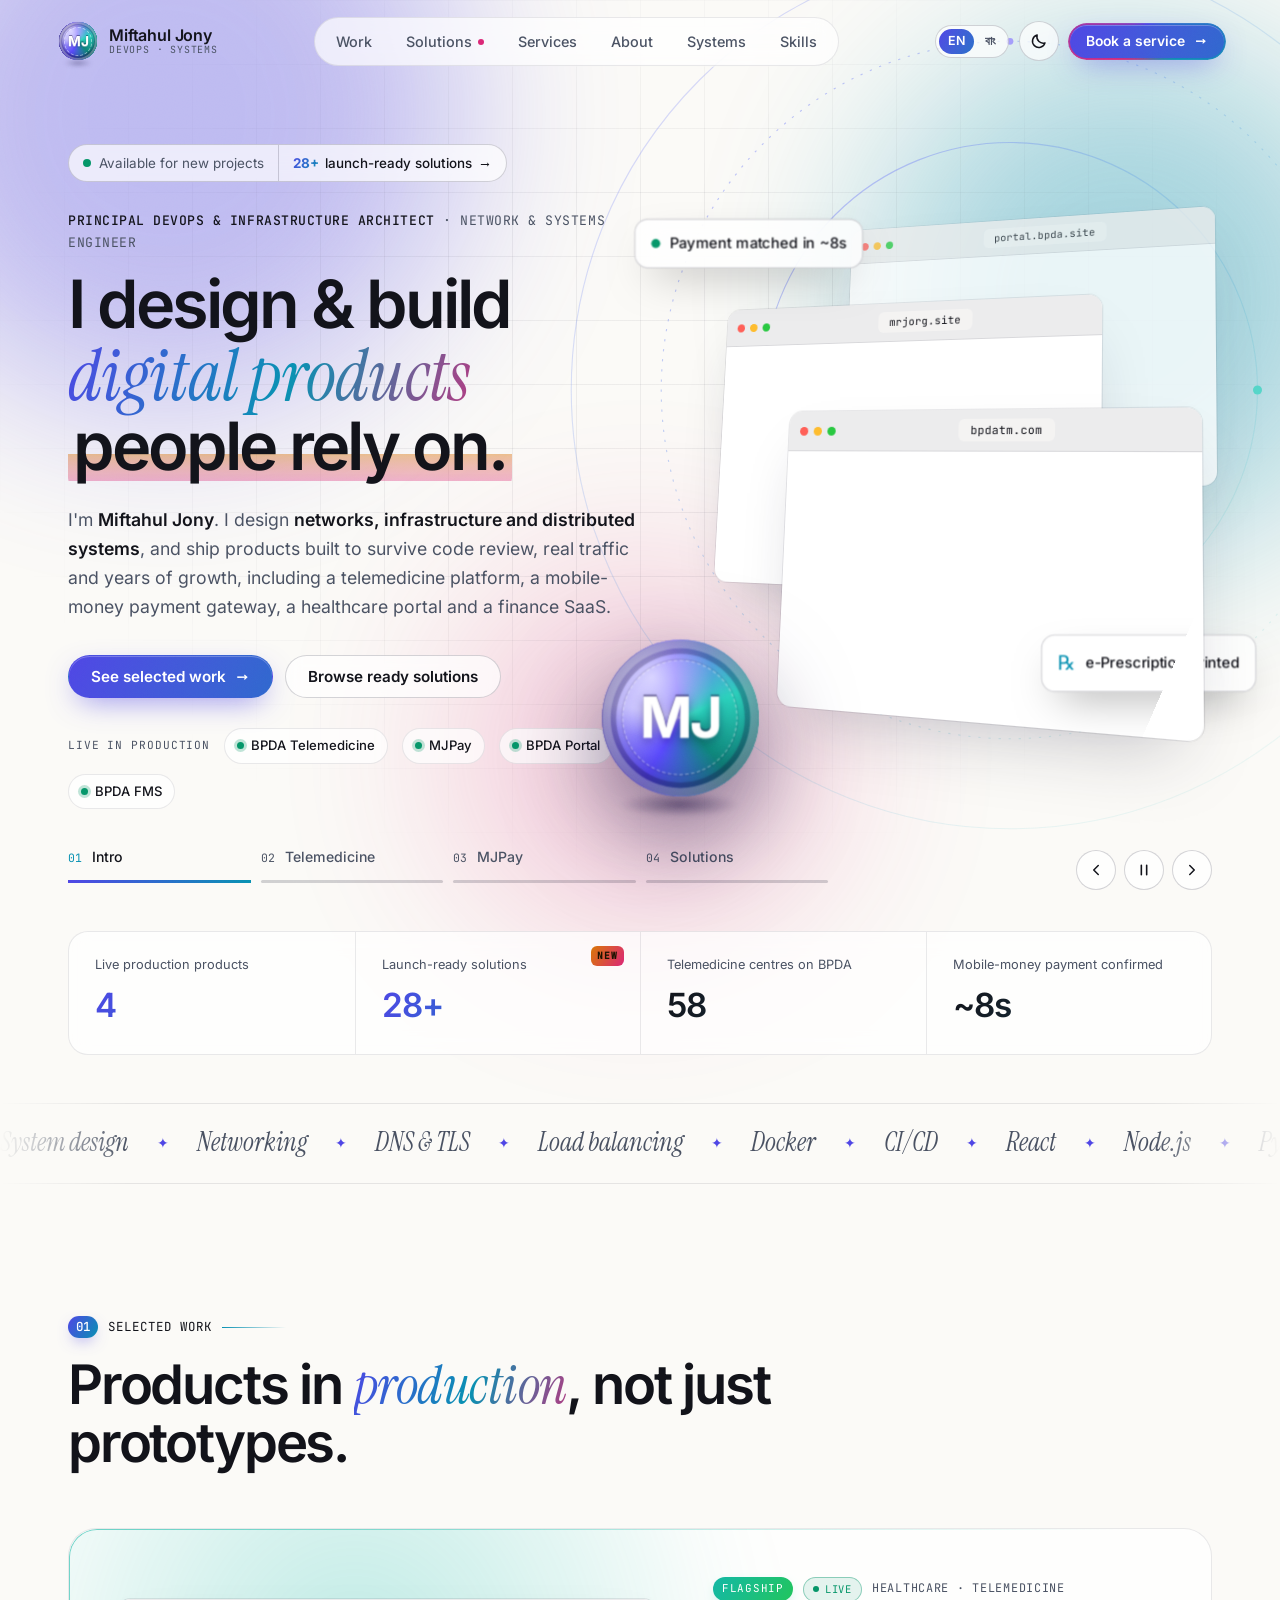
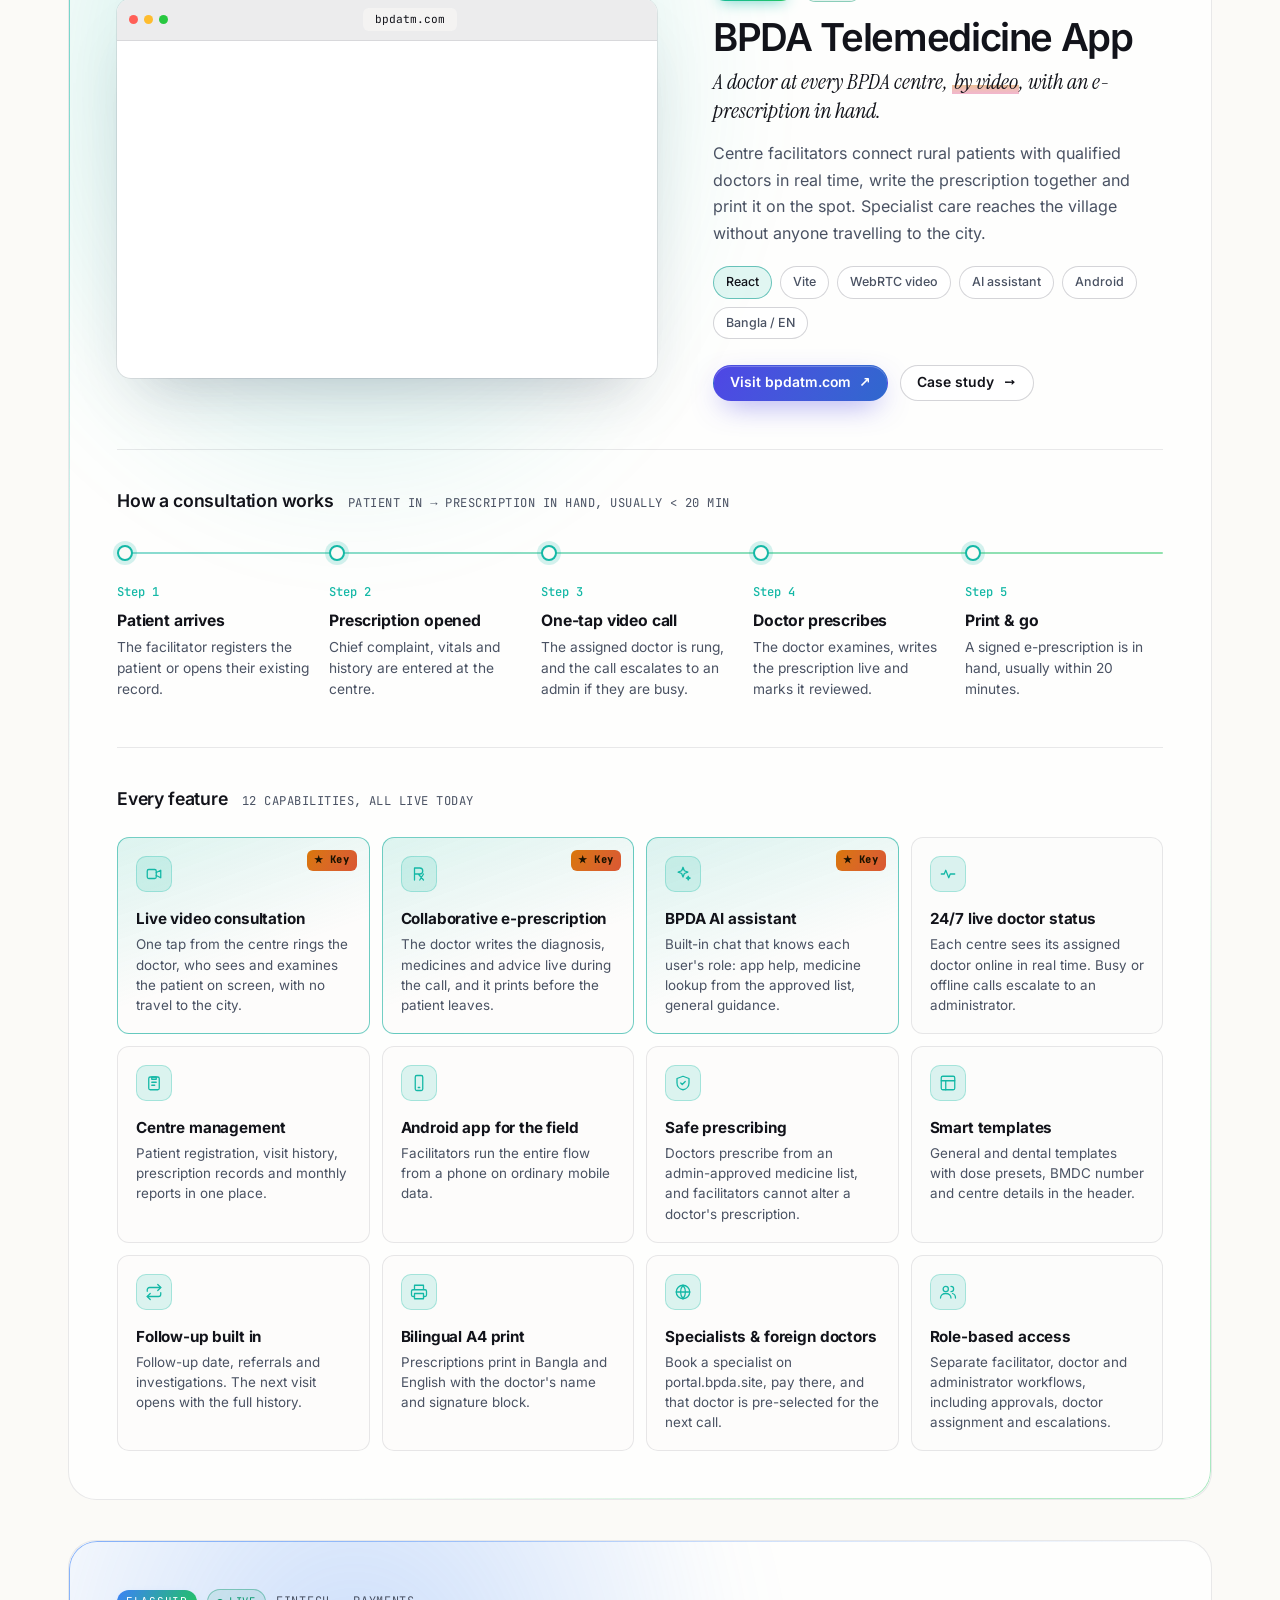
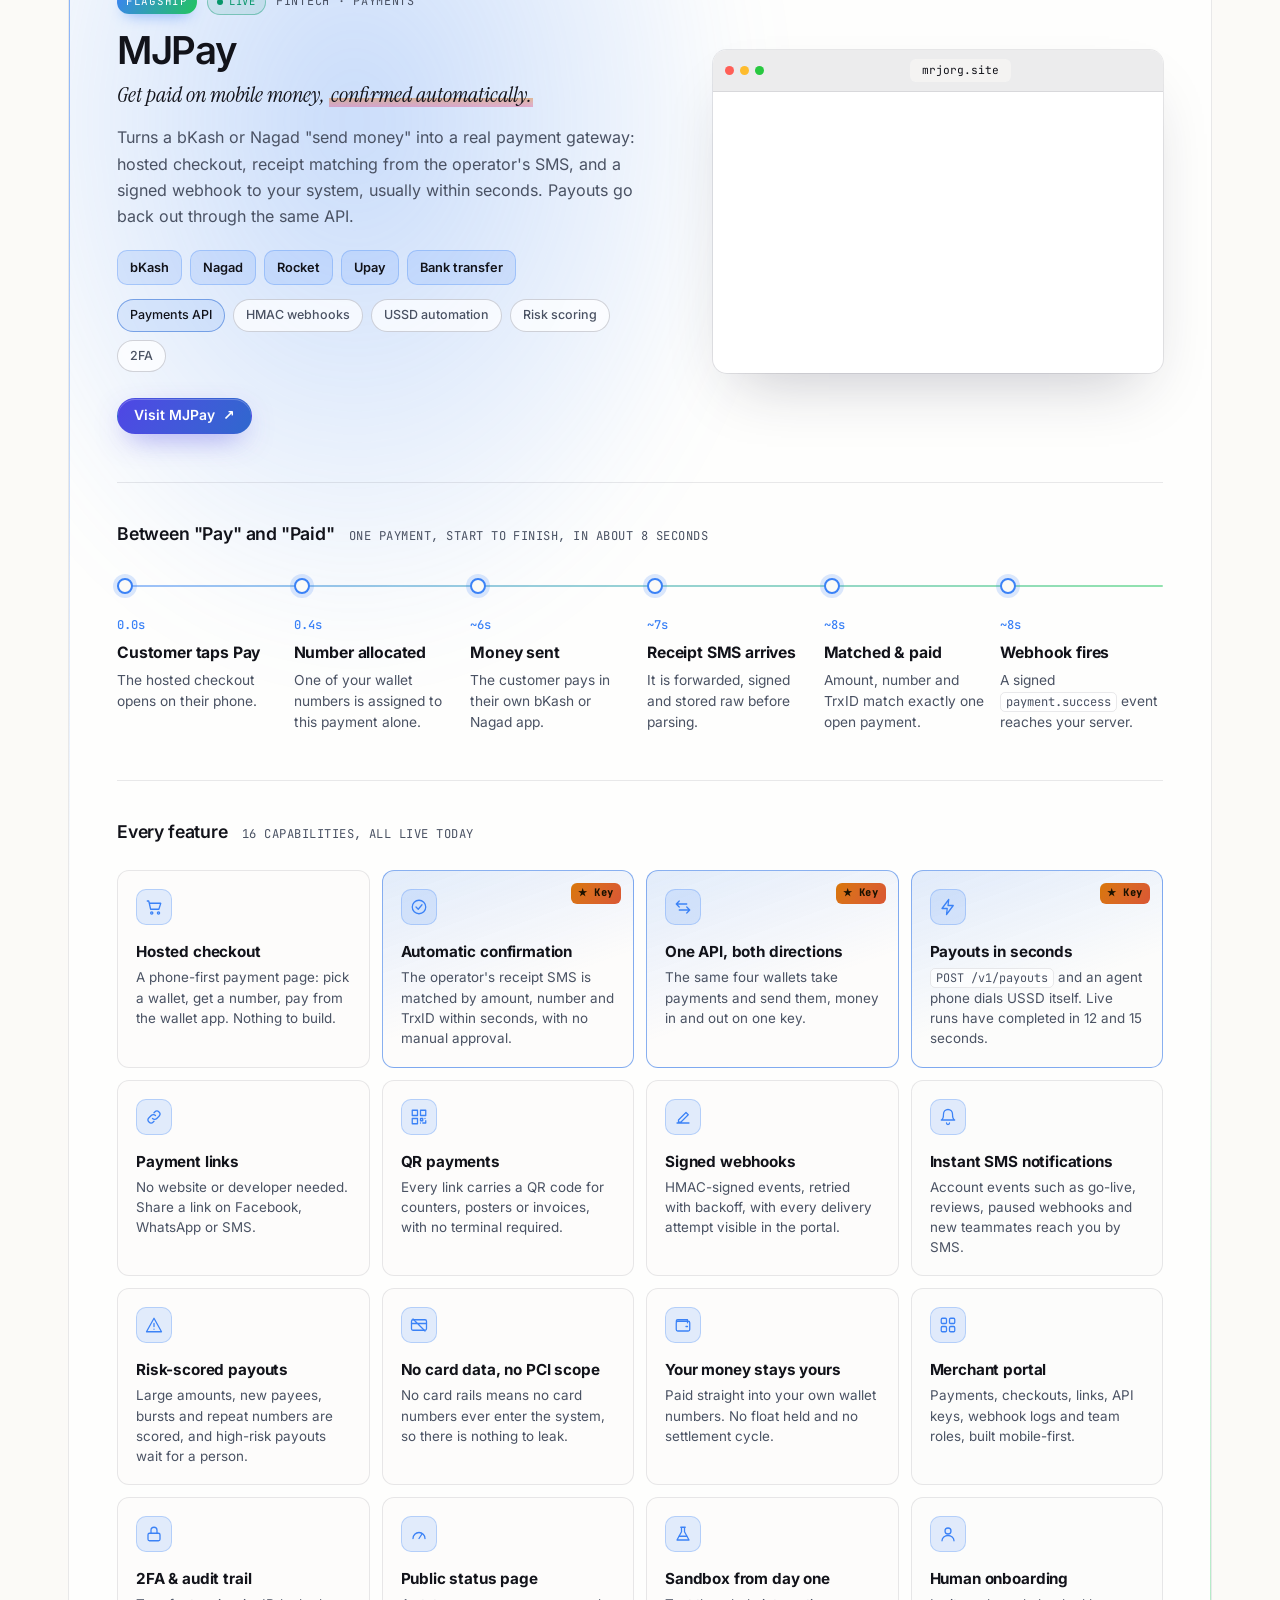
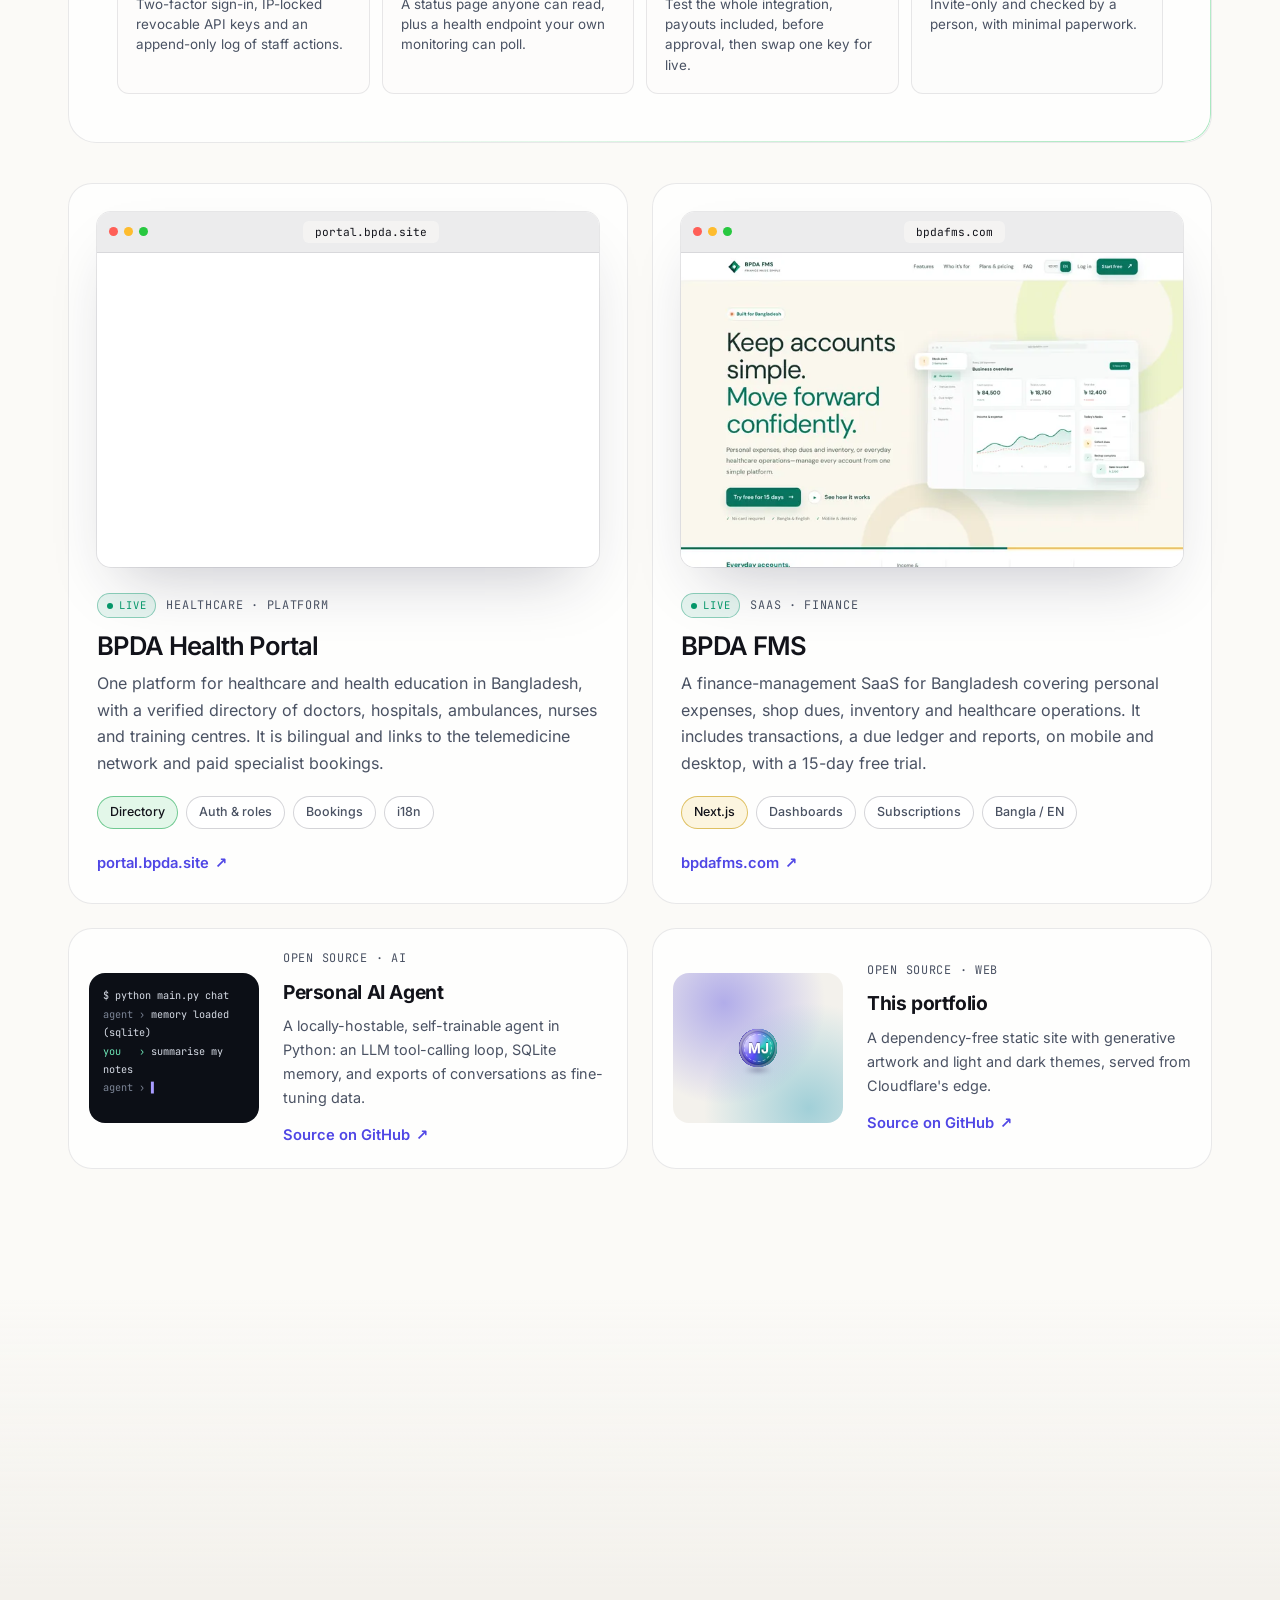
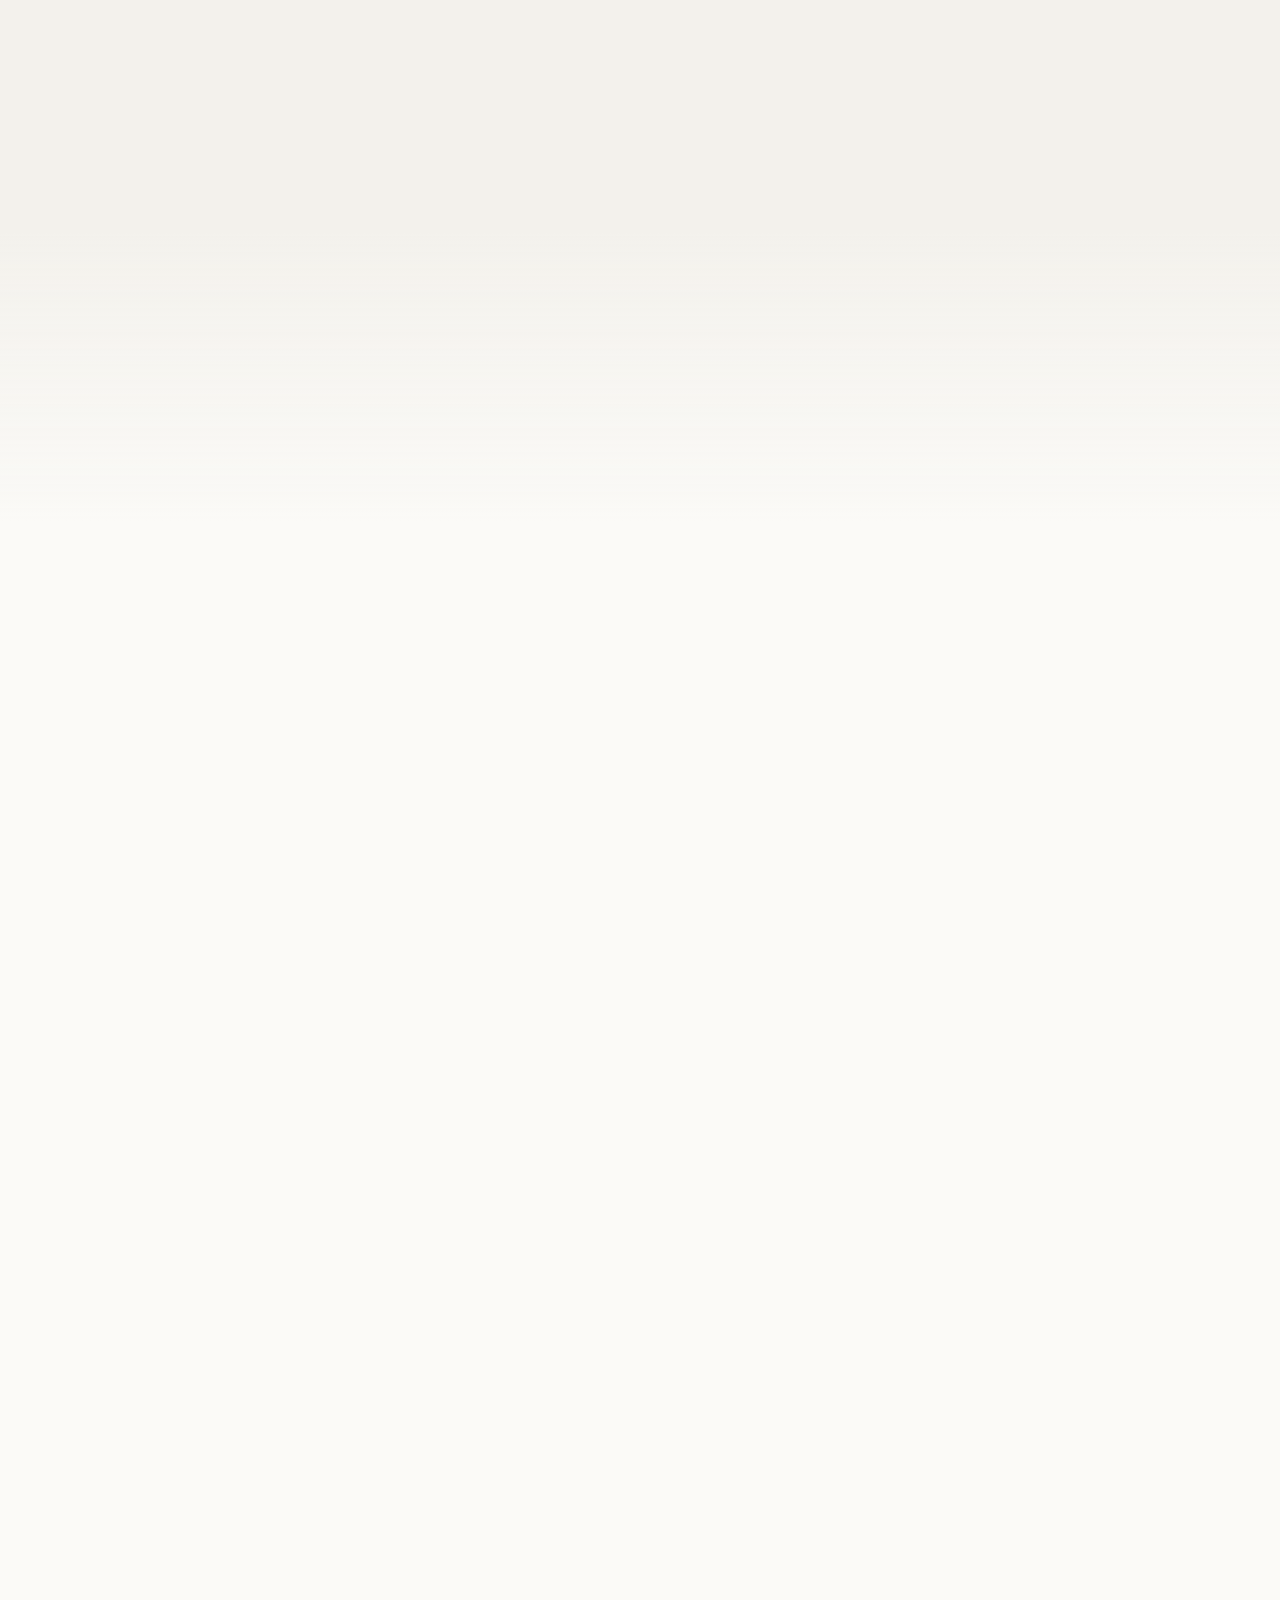
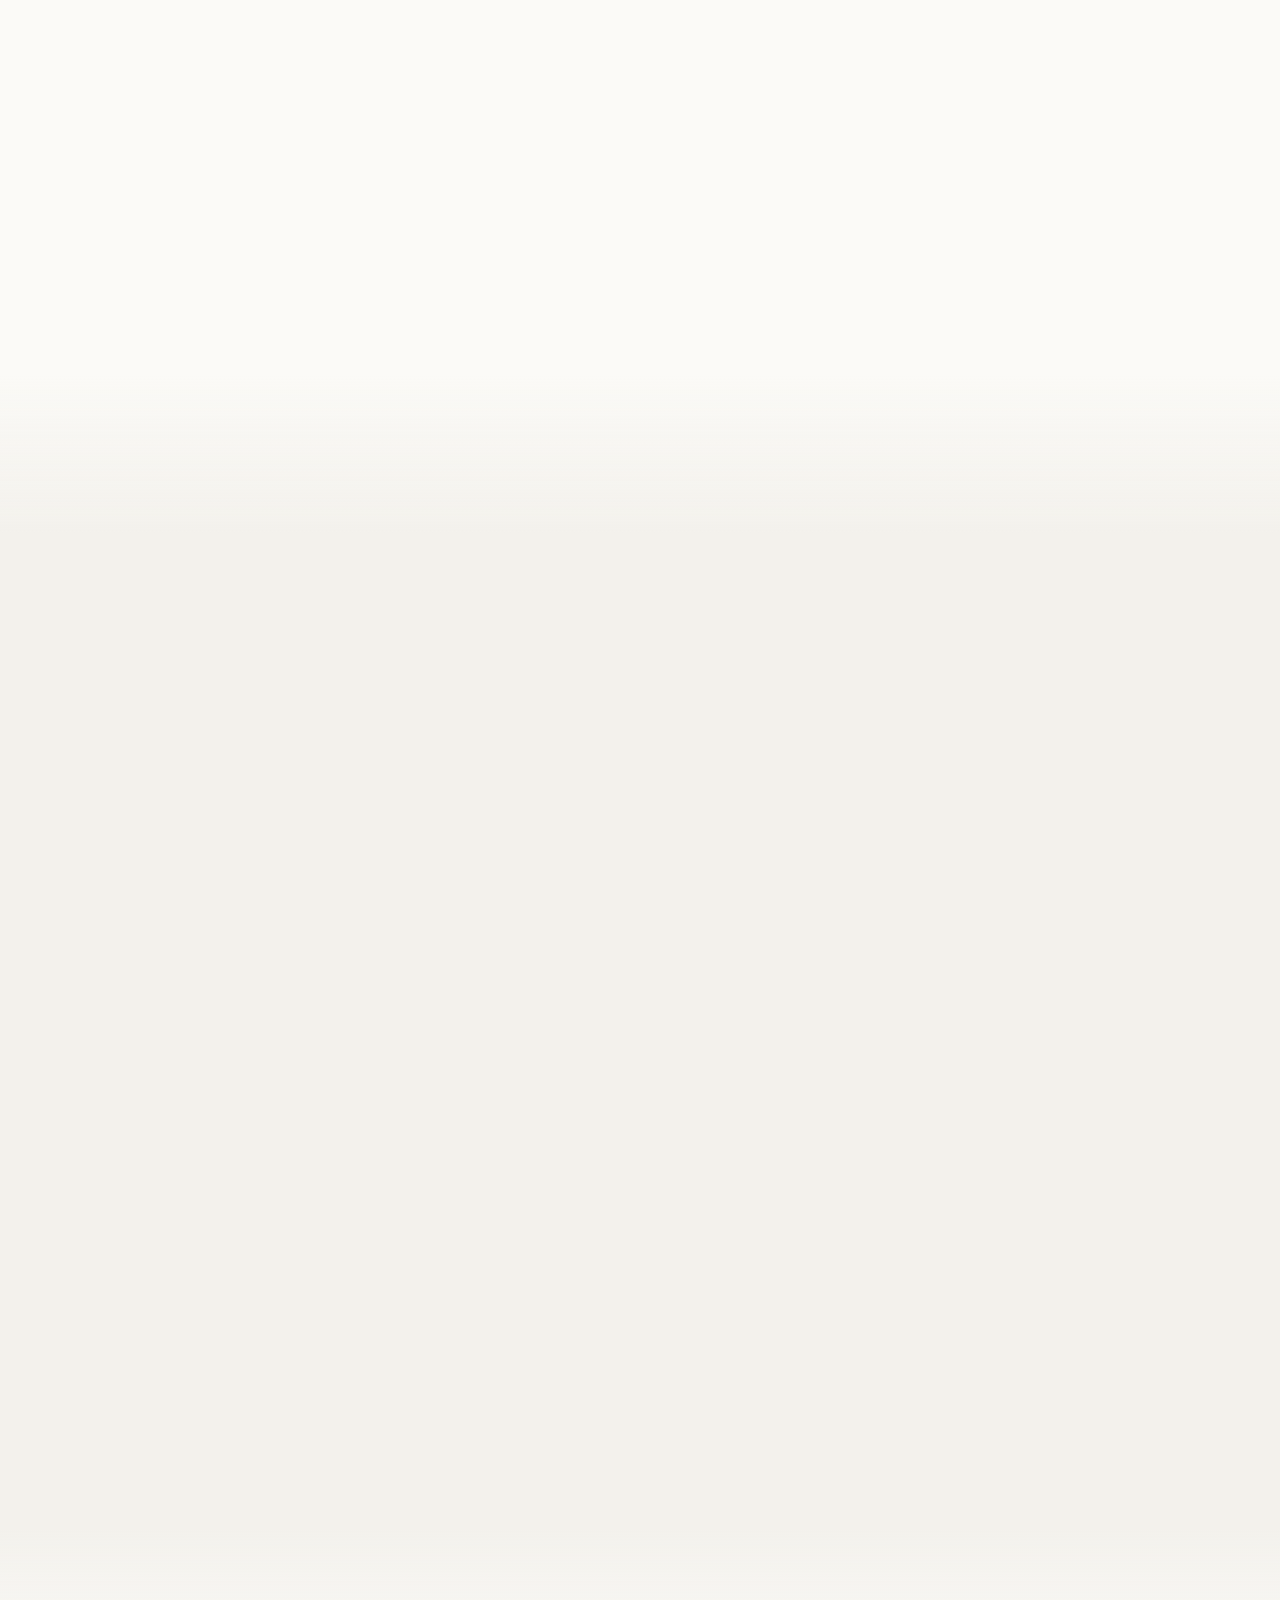
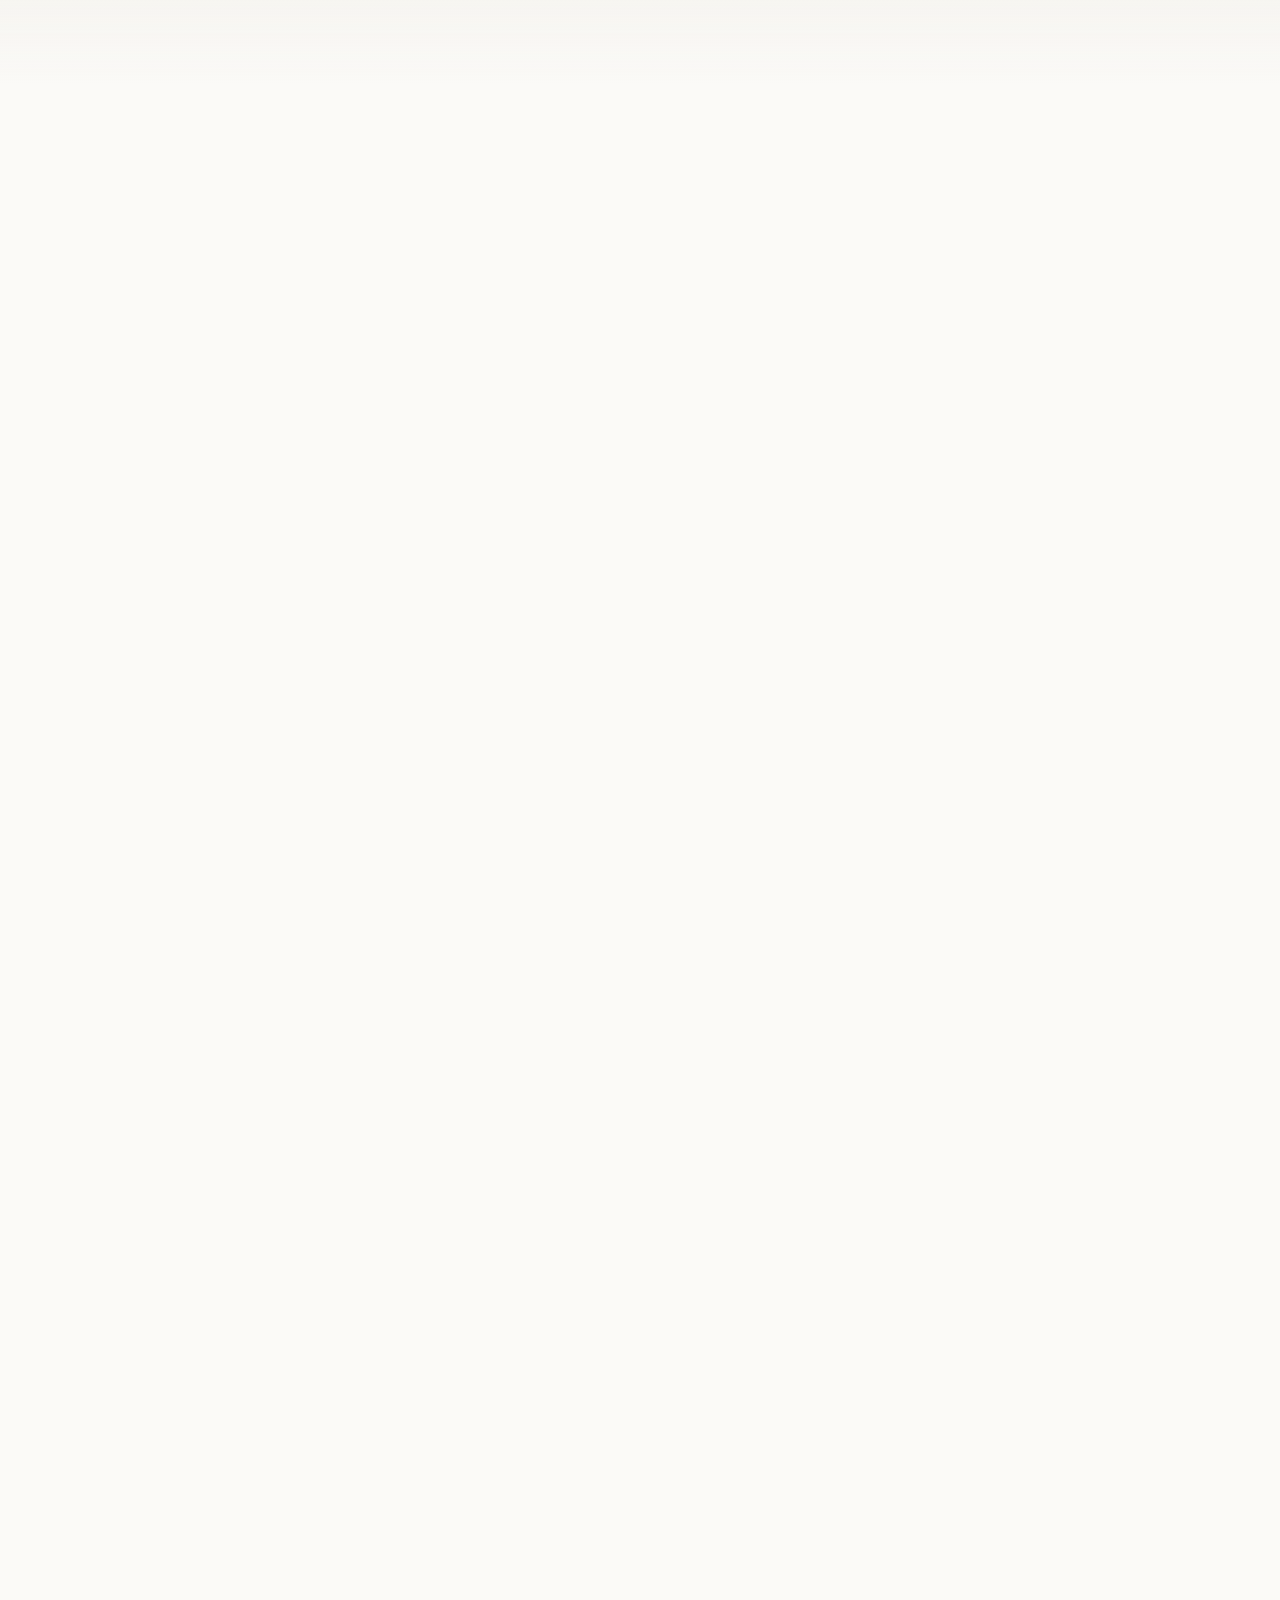
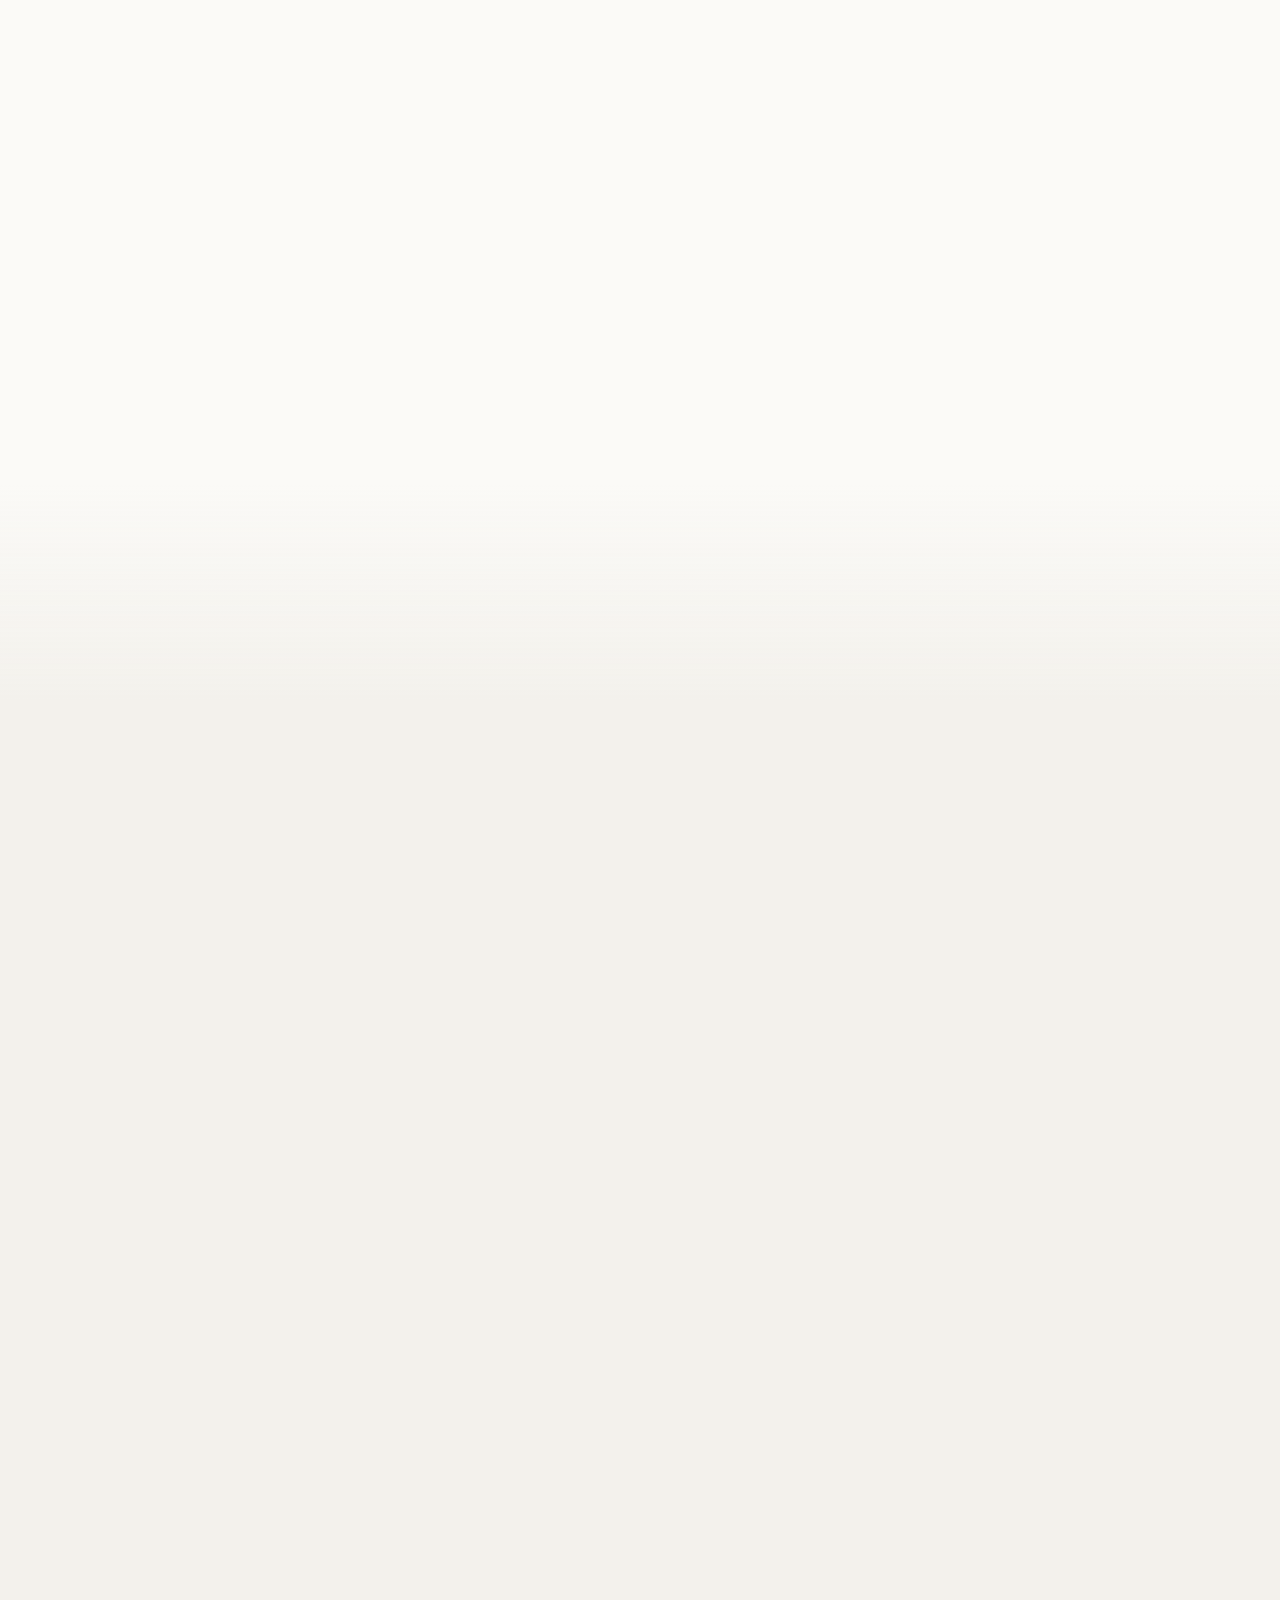
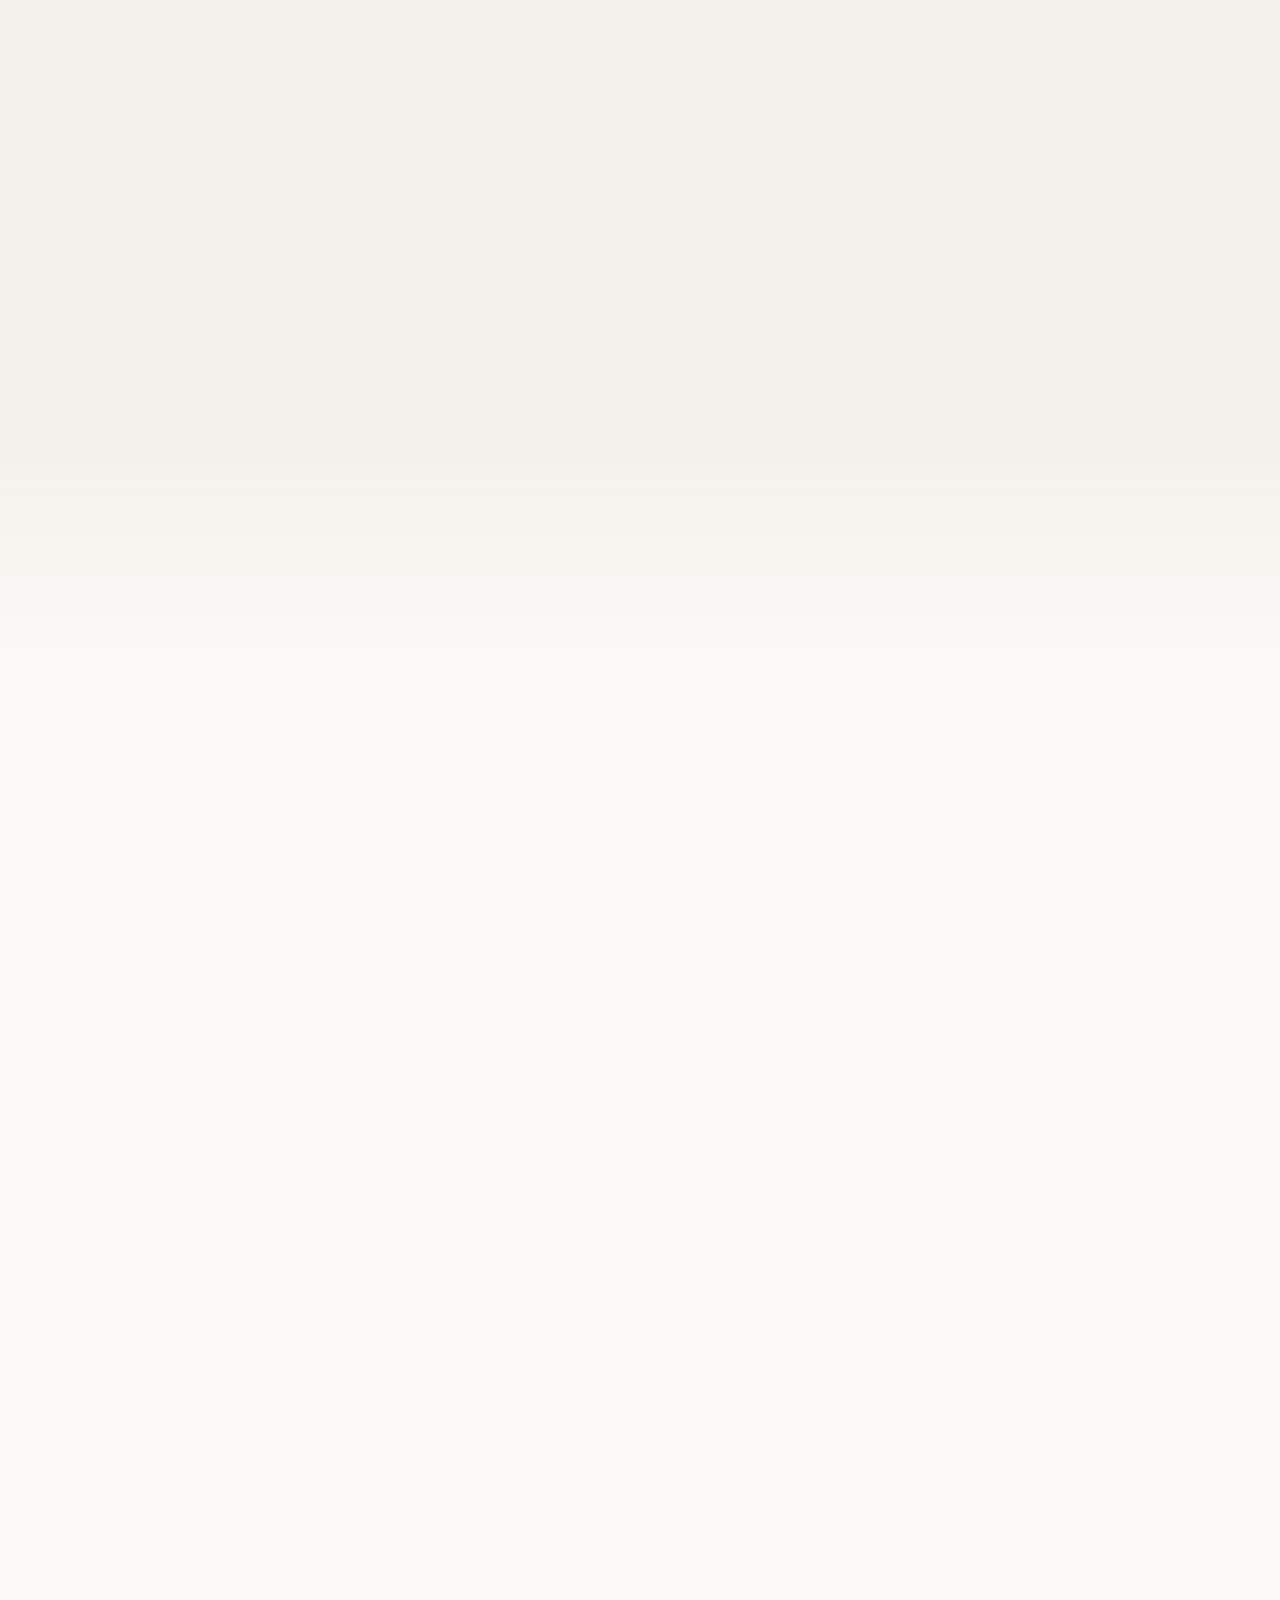
==== commit 15cfe135: "Bangla: preload only the headline font; Latin italics from Instrument Serif Removes Hind Siliguri pr" ====
--- a/index.html
+++ b/index.html
@@ -24,7 +24,7 @@
   <link rel="icon" href="favicon.svg" type="image/svg+xml">
   <link rel="preload" href="fonts/inter-latin-3100e775e8.woff2" as="font" type="font/woff2" crossorigin>
   <link rel="preload" href="fonts/instrument-serif-latin-5a51946dff.woff2" as="font" type="font/woff2" crossorigin>
-  <link rel="stylesheet" href="css/style.css?v=327f463733">
+  <link rel="stylesheet" href="css/style.css?v=cd91cf2856">
   <script src="js/theme.js?v=811c5ee647"></script>
 
   <script type="application/ld+json">
--- a/css/style.css
+++ b/css/style.css
@@ -210,15 +210,6 @@
   src: url(../fonts/tiro-bangla-bengali-a30206da9e.woff2) format('woff2');
   unicode-range: U+0951-0952, U+0964-0965, U+0980-09FE, U+1CD0, U+1CD2, U+1CD5-1CD6, U+1CD8, U+1CE1, U+1CEA, U+1CED, U+1CF2, U+1CF5-1CF7, U+200C-200D, U+20B9, U+25CC, U+A8F1;
 }
-/* Tiro Bangla — latin */
-@font-face {
-  font-family: 'Tiro Bangla';
-  font-style: italic;
-  font-weight: 400;
-  font-display: optional;
-  src: url(../fonts/tiro-bangla-latin-ab2f2d5544.woff2) format('woff2');
-  unicode-range: U+0000-00FF, U+0131, U+0152-0153, U+02BB-02BC, U+02C6, U+02DA, U+02DC, U+0304, U+0308, U+0329, U+2000-206F, U+20AC, U+2122, U+2191, U+2193, U+2212, U+2215, U+FEFF, U+FFFD;
-}
 /* Tiro Bangla — bengali */
 @font-face {
   font-family: 'Tiro Bangla';
@@ -227,15 +218,6 @@
   font-display: optional;
   src: url(../fonts/tiro-bangla-bengali-7132520bbc.woff2) format('woff2');
   unicode-range: U+0951-0952, U+0964-0965, U+0980-09FE, U+1CD0, U+1CD2, U+1CD5-1CD6, U+1CD8, U+1CE1, U+1CEA, U+1CED, U+1CF2, U+1CF5-1CF7, U+200C-200D, U+20B9, U+25CC, U+A8F1;
-}
-/* Tiro Bangla — latin */
-@font-face {
-  font-family: 'Tiro Bangla';
-  font-style: normal;
-  font-weight: 400;
-  font-display: optional;
-  src: url(../fonts/tiro-bangla-latin-bb748ffc6a.woff2) format('woff2');
-  unicode-range: U+0000-00FF, U+0131, U+0152-0153, U+02BB-02BC, U+02C6, U+02DA, U+02DC, U+0304, U+0308, U+0329, U+2000-206F, U+20AC, U+2122, U+2191, U+2193, U+2212, U+2215, U+FEFF, U+FFFD;
 }
 /* Metric-matched fallbacks: keep layout stable while web fonts load (prevents CLS) */
 @font-face { font-family: 'Inter Fallback'; src: local('Arial'), local('Liberation Sans'), local('Helvetica'); ascent-override: 90.49%; descent-override: 22.56%; line-gap-override: 0%; size-adjust: 107.06%; }
@@ -1442,7 +1424,7 @@
 :root[lang="bn"] {
   --font: 'Hind Siliguri', 'Noto Sans Bengali', 'Inter', system-ui, sans-serif;
   --display: 'Anek Bangla', 'Hind Siliguri', 'Noto Sans Bengali', sans-serif;
-  --serif: 'Tiro Bangla', 'Noto Serif Bengali', Georgia, serif;
+  --serif: 'Instrument Serif', 'Tiro Bangla', 'Noto Serif Bengali', Georgia, serif; /* Latin glyphs from Instrument Serif, Bangla from Tiro */
   --mono: 'JetBrains Mono', 'Hind Siliguri', ui-monospace, monospace;
 }
 :root[lang="bn"] body { line-height: 1.85; font-size: 16.5px; }
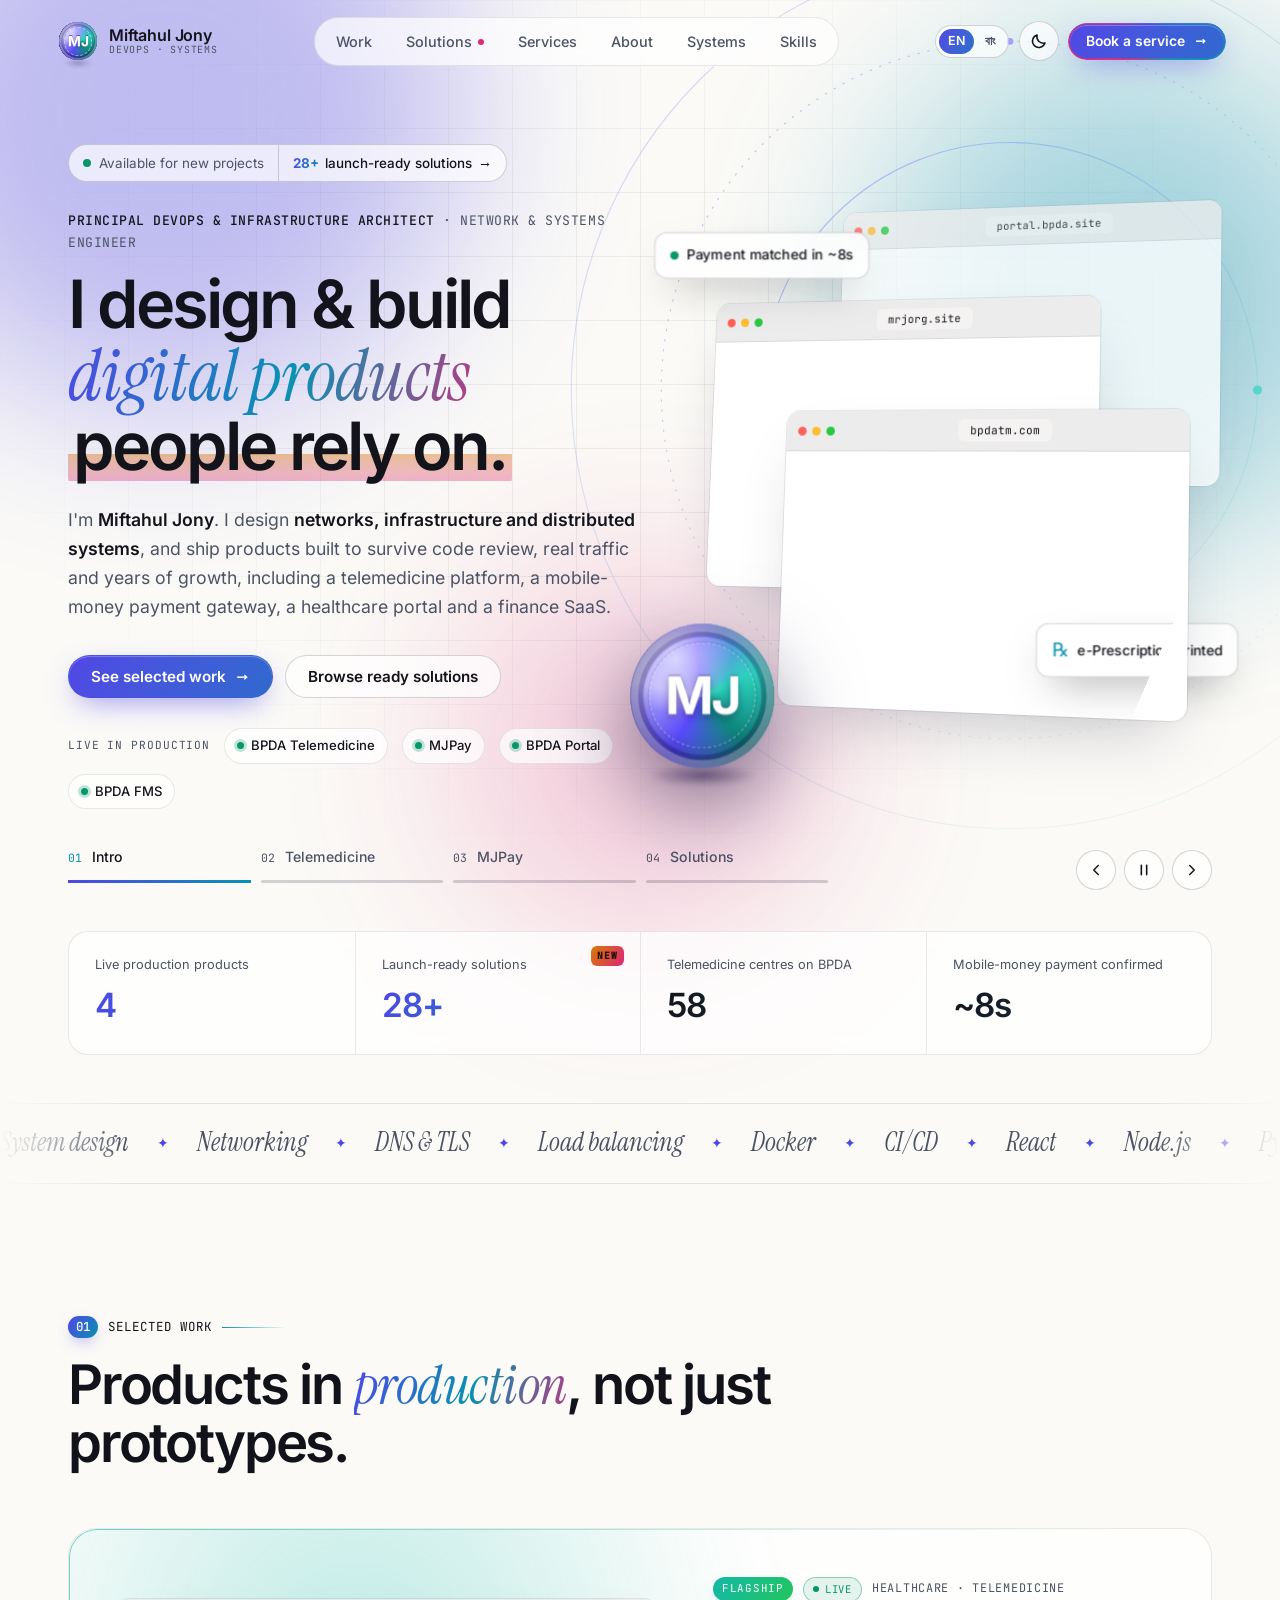
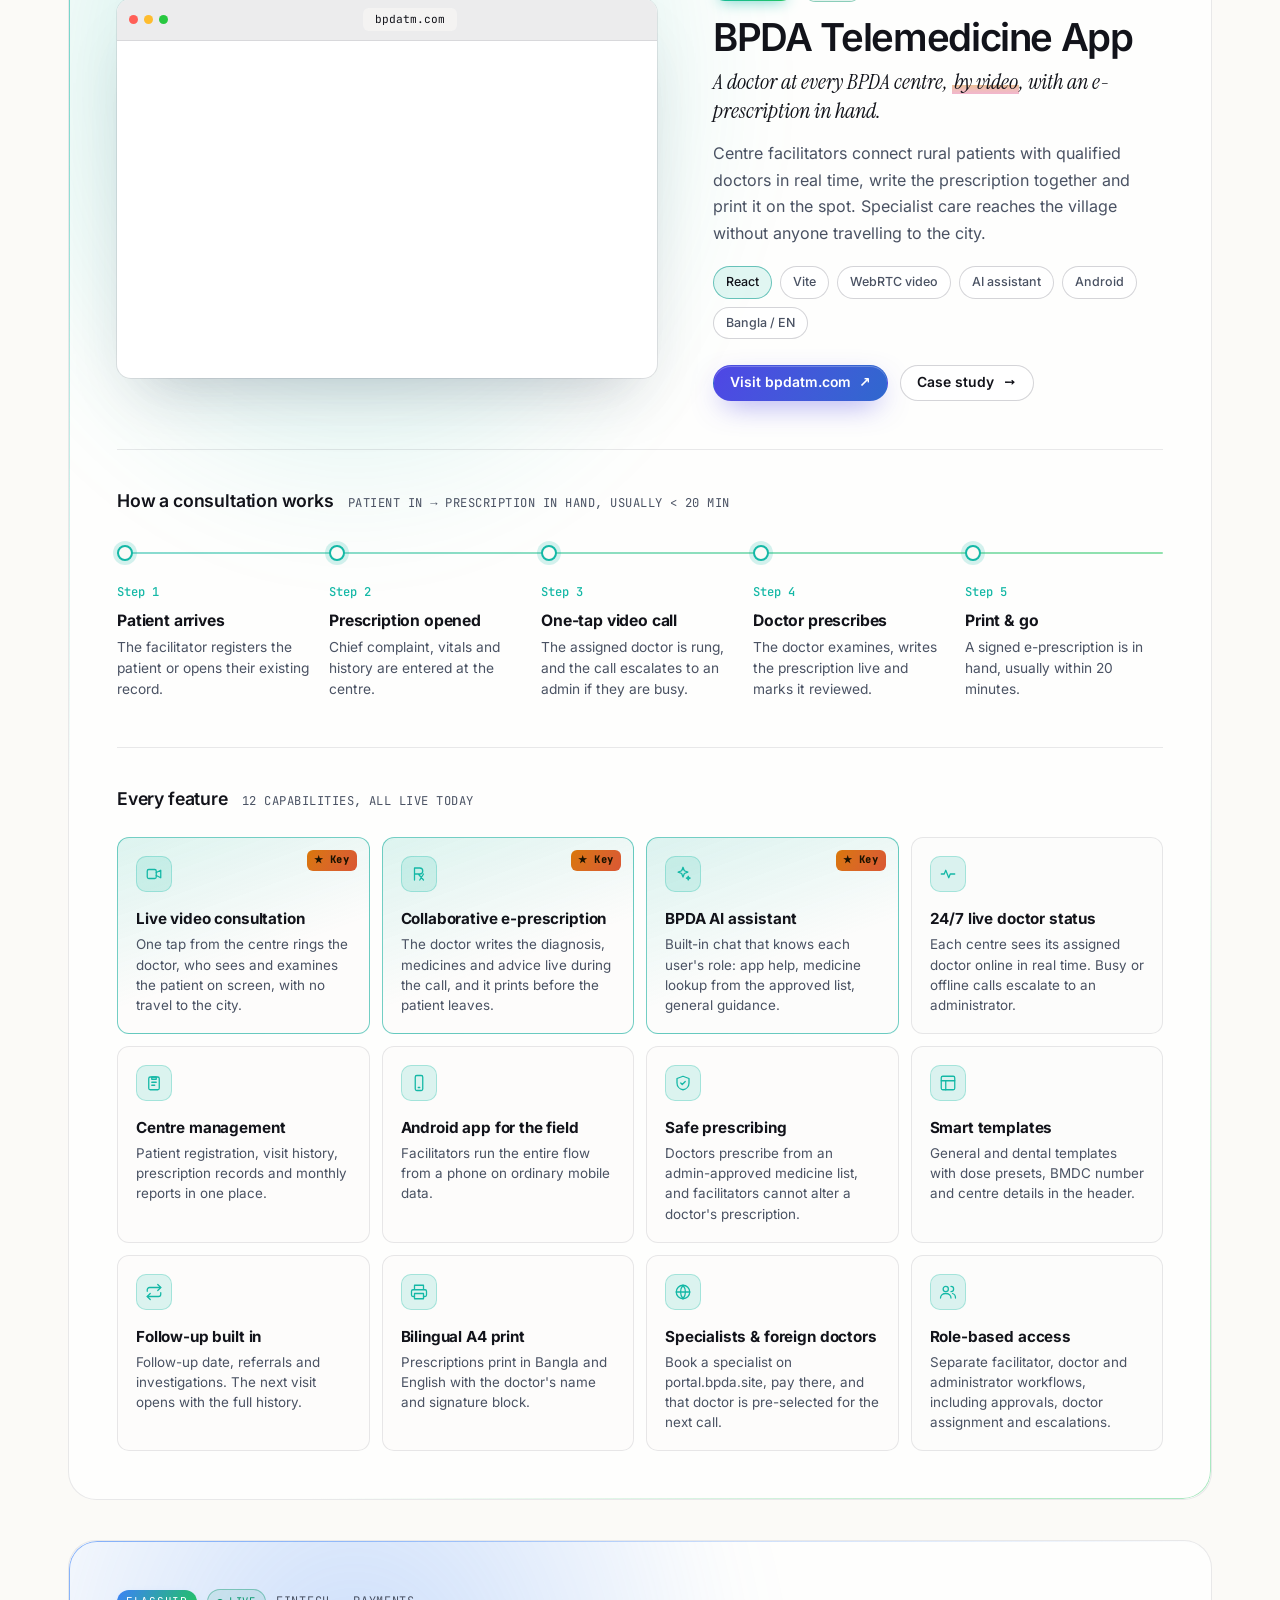
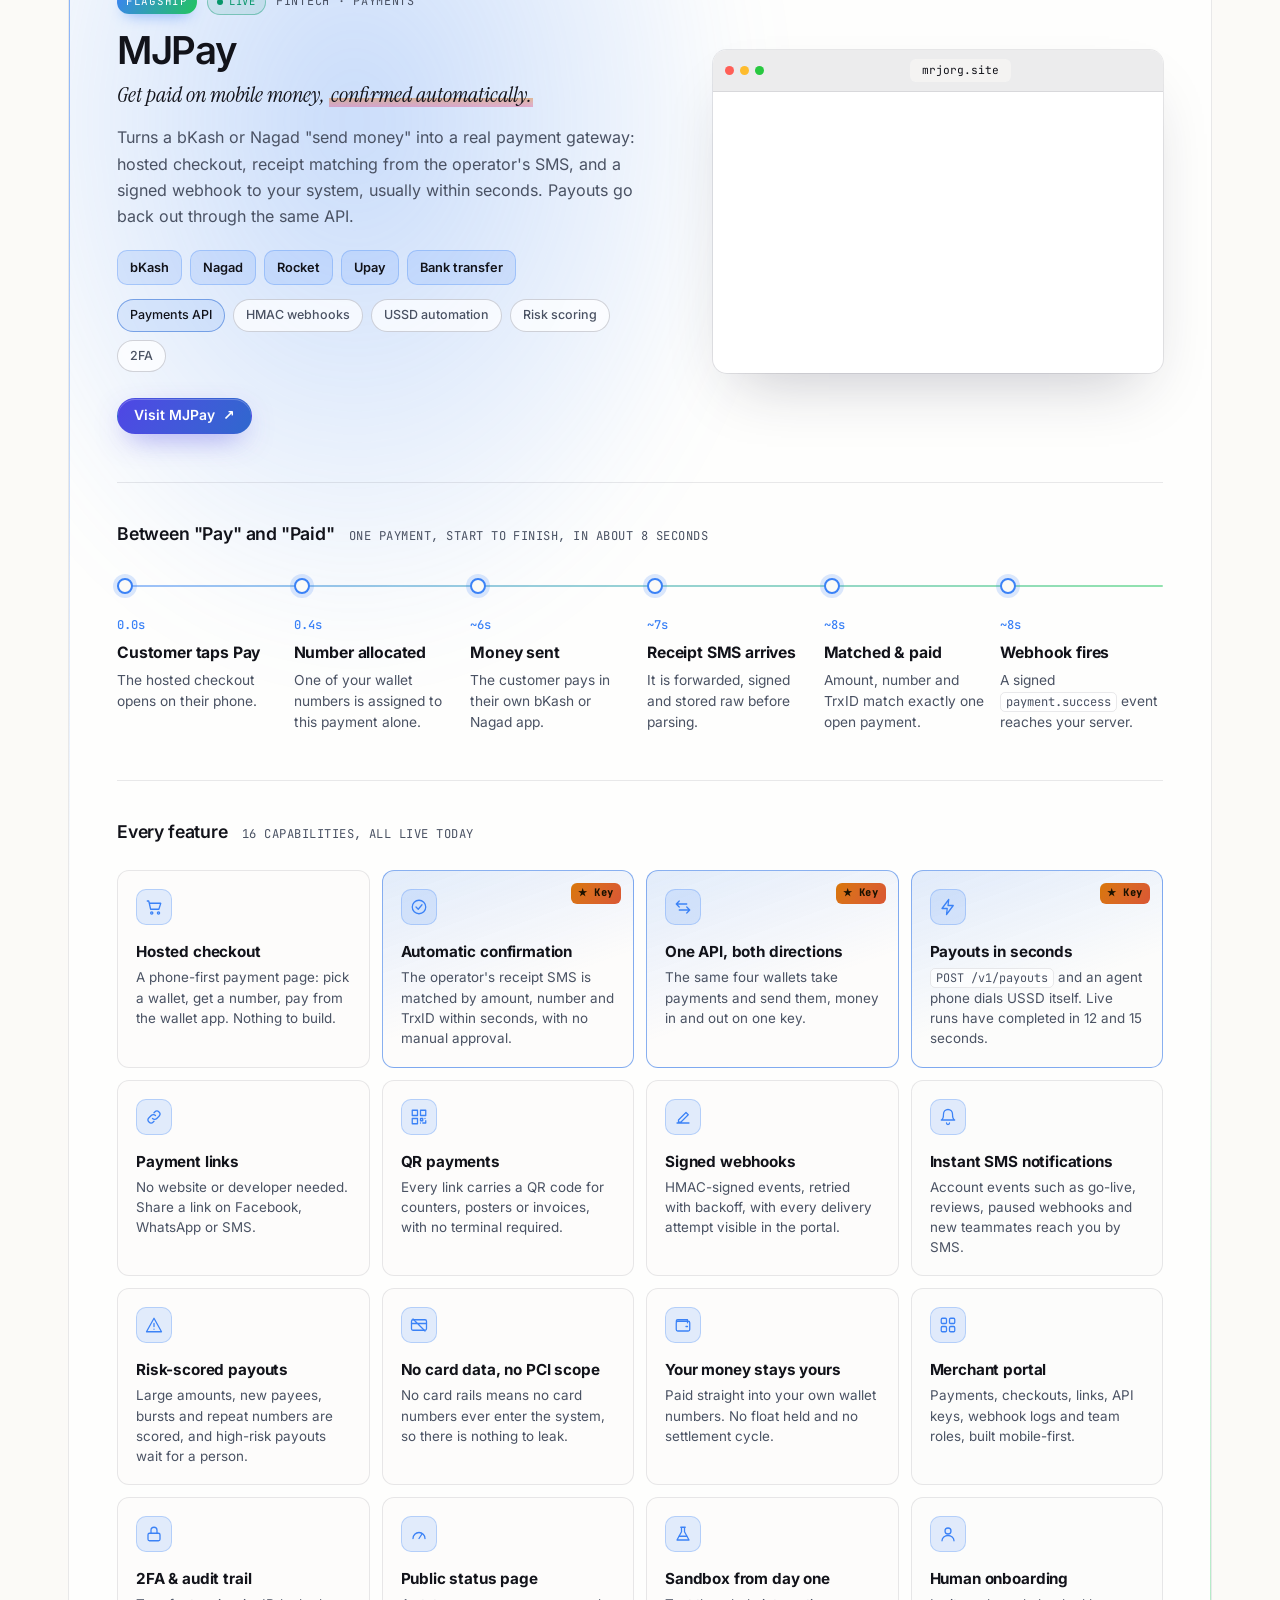
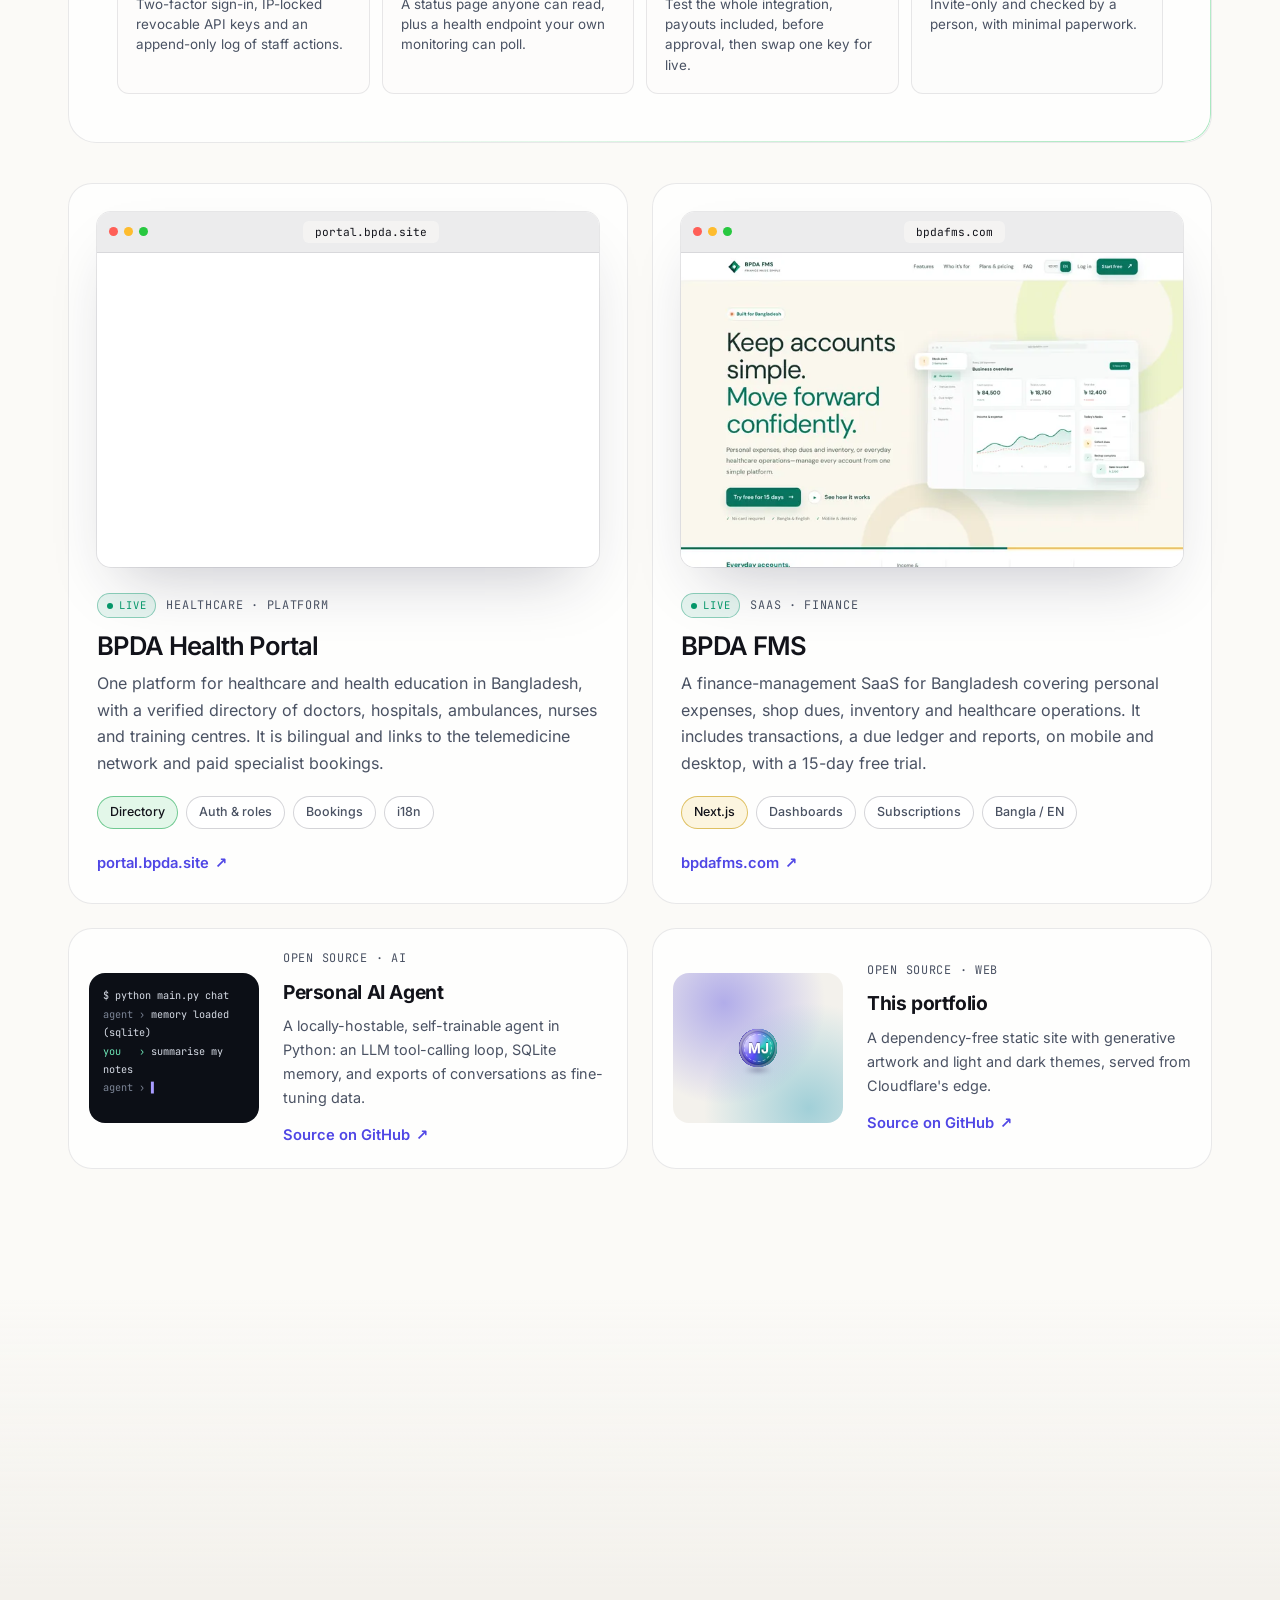
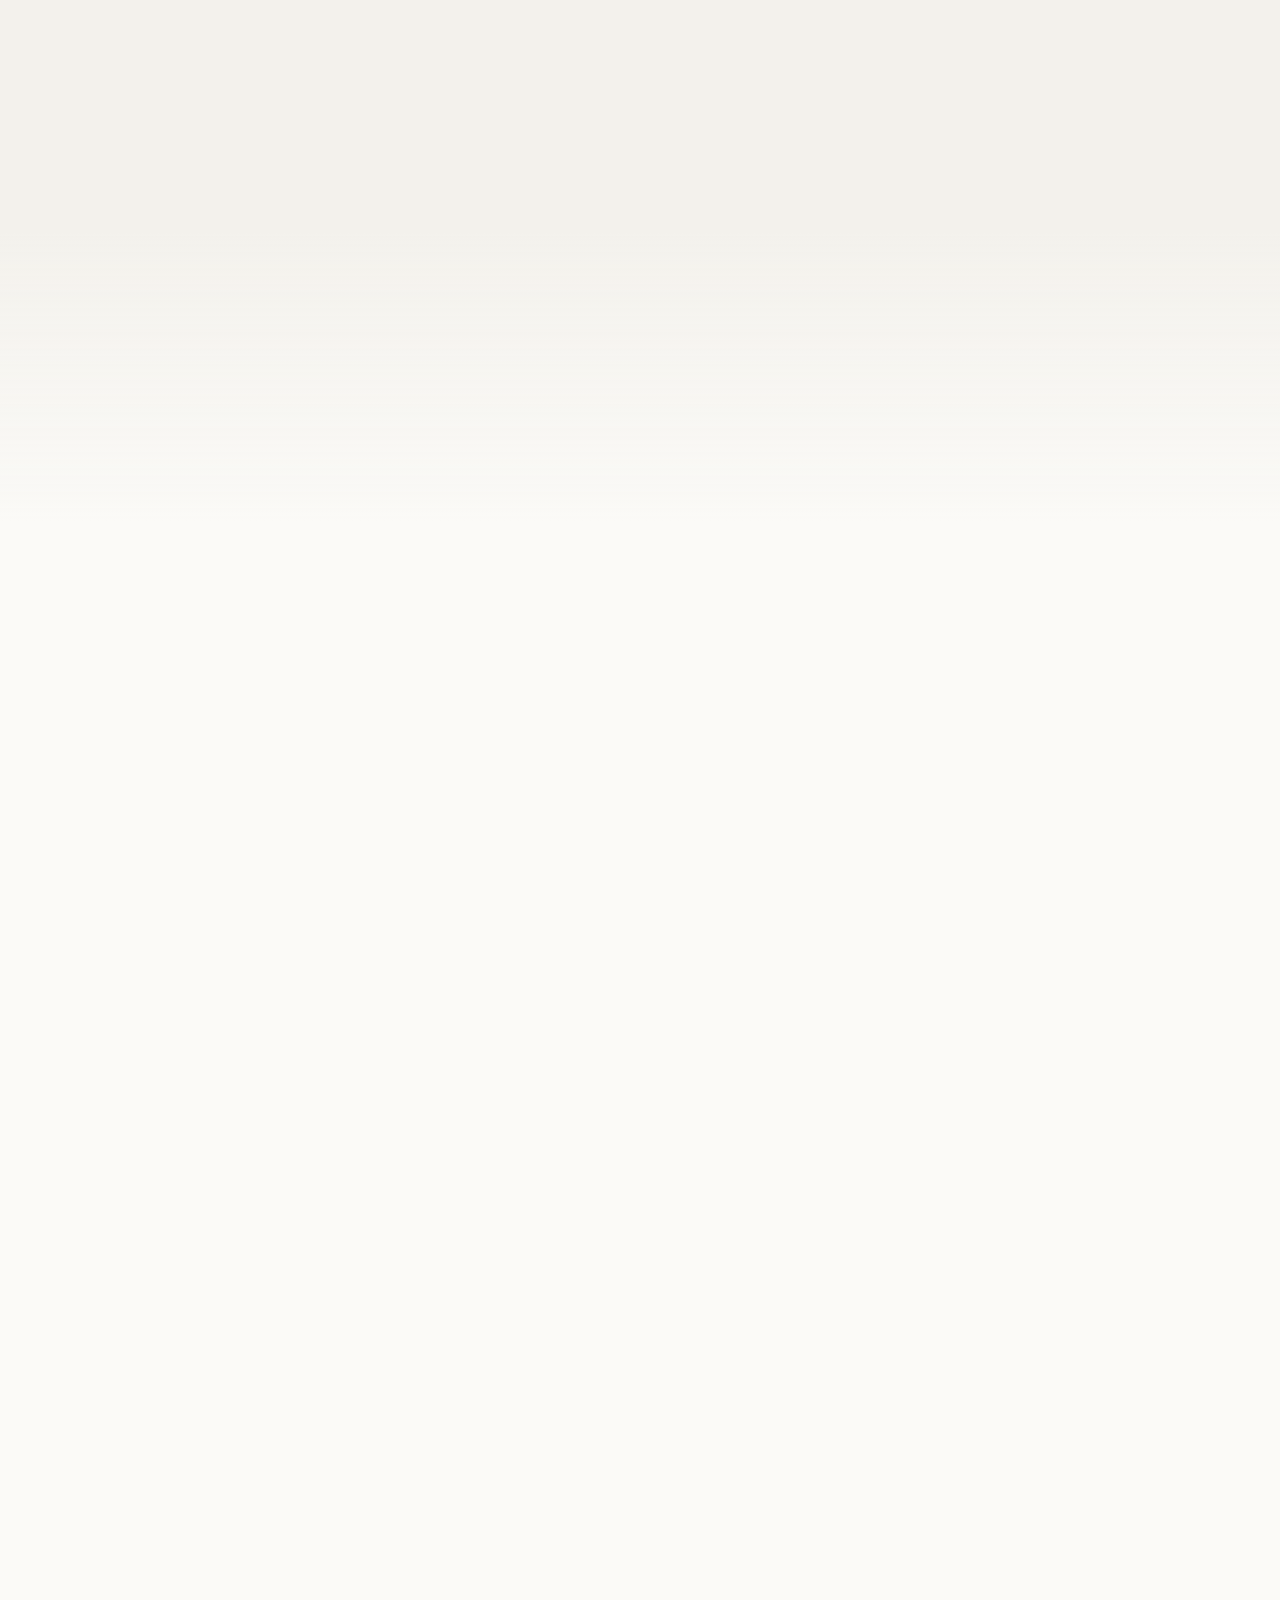
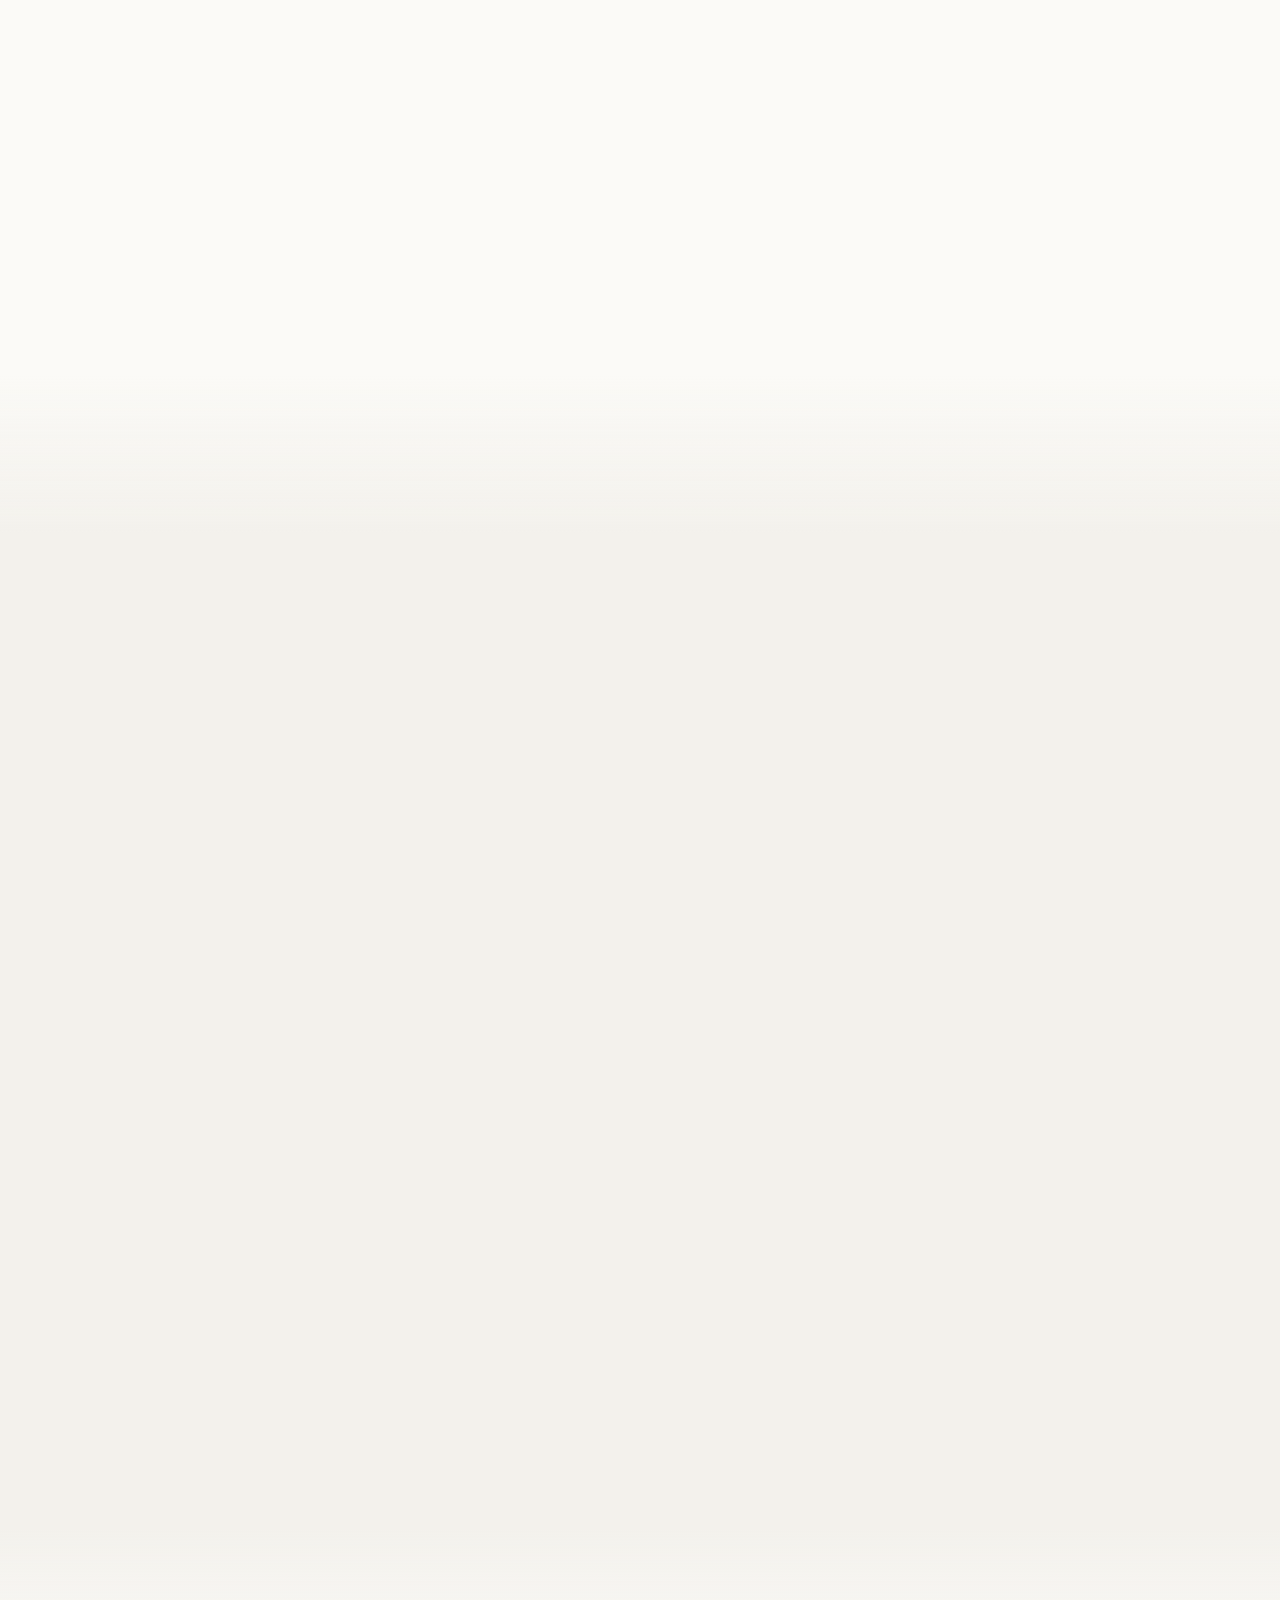
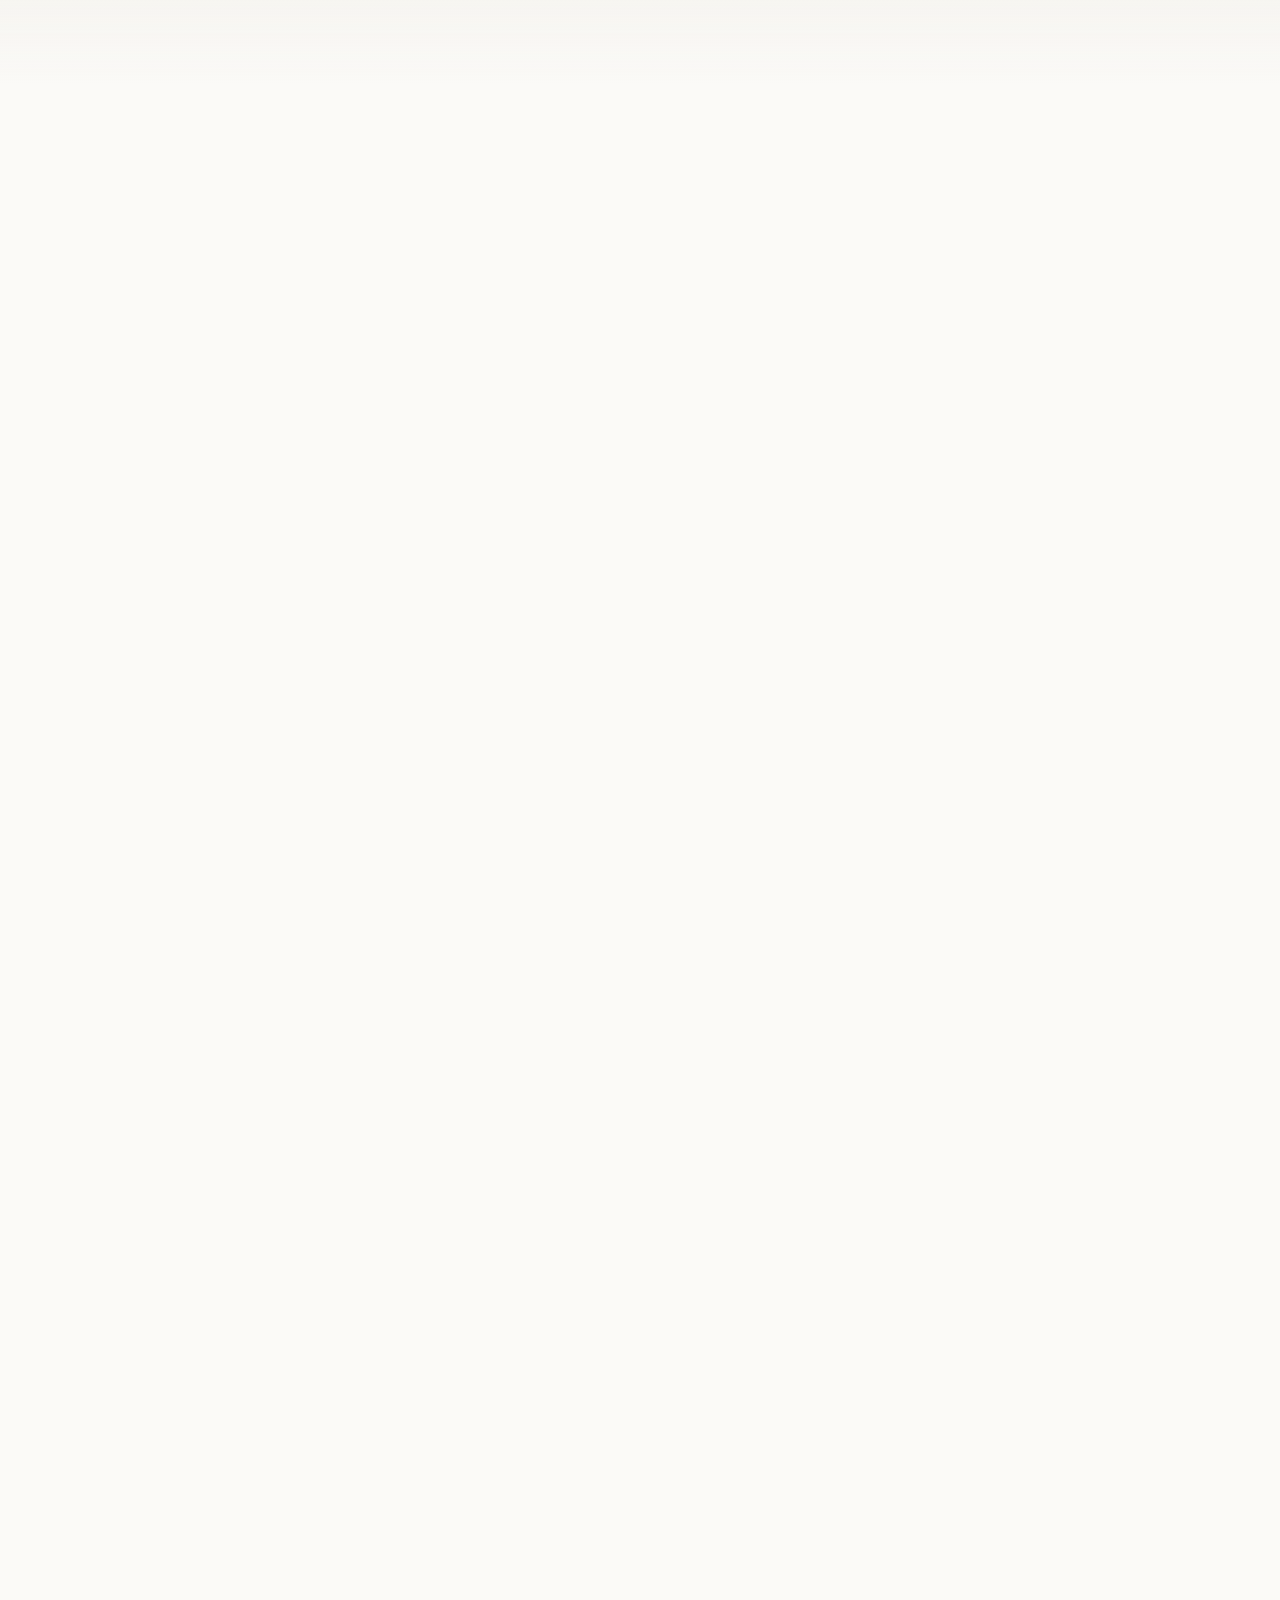
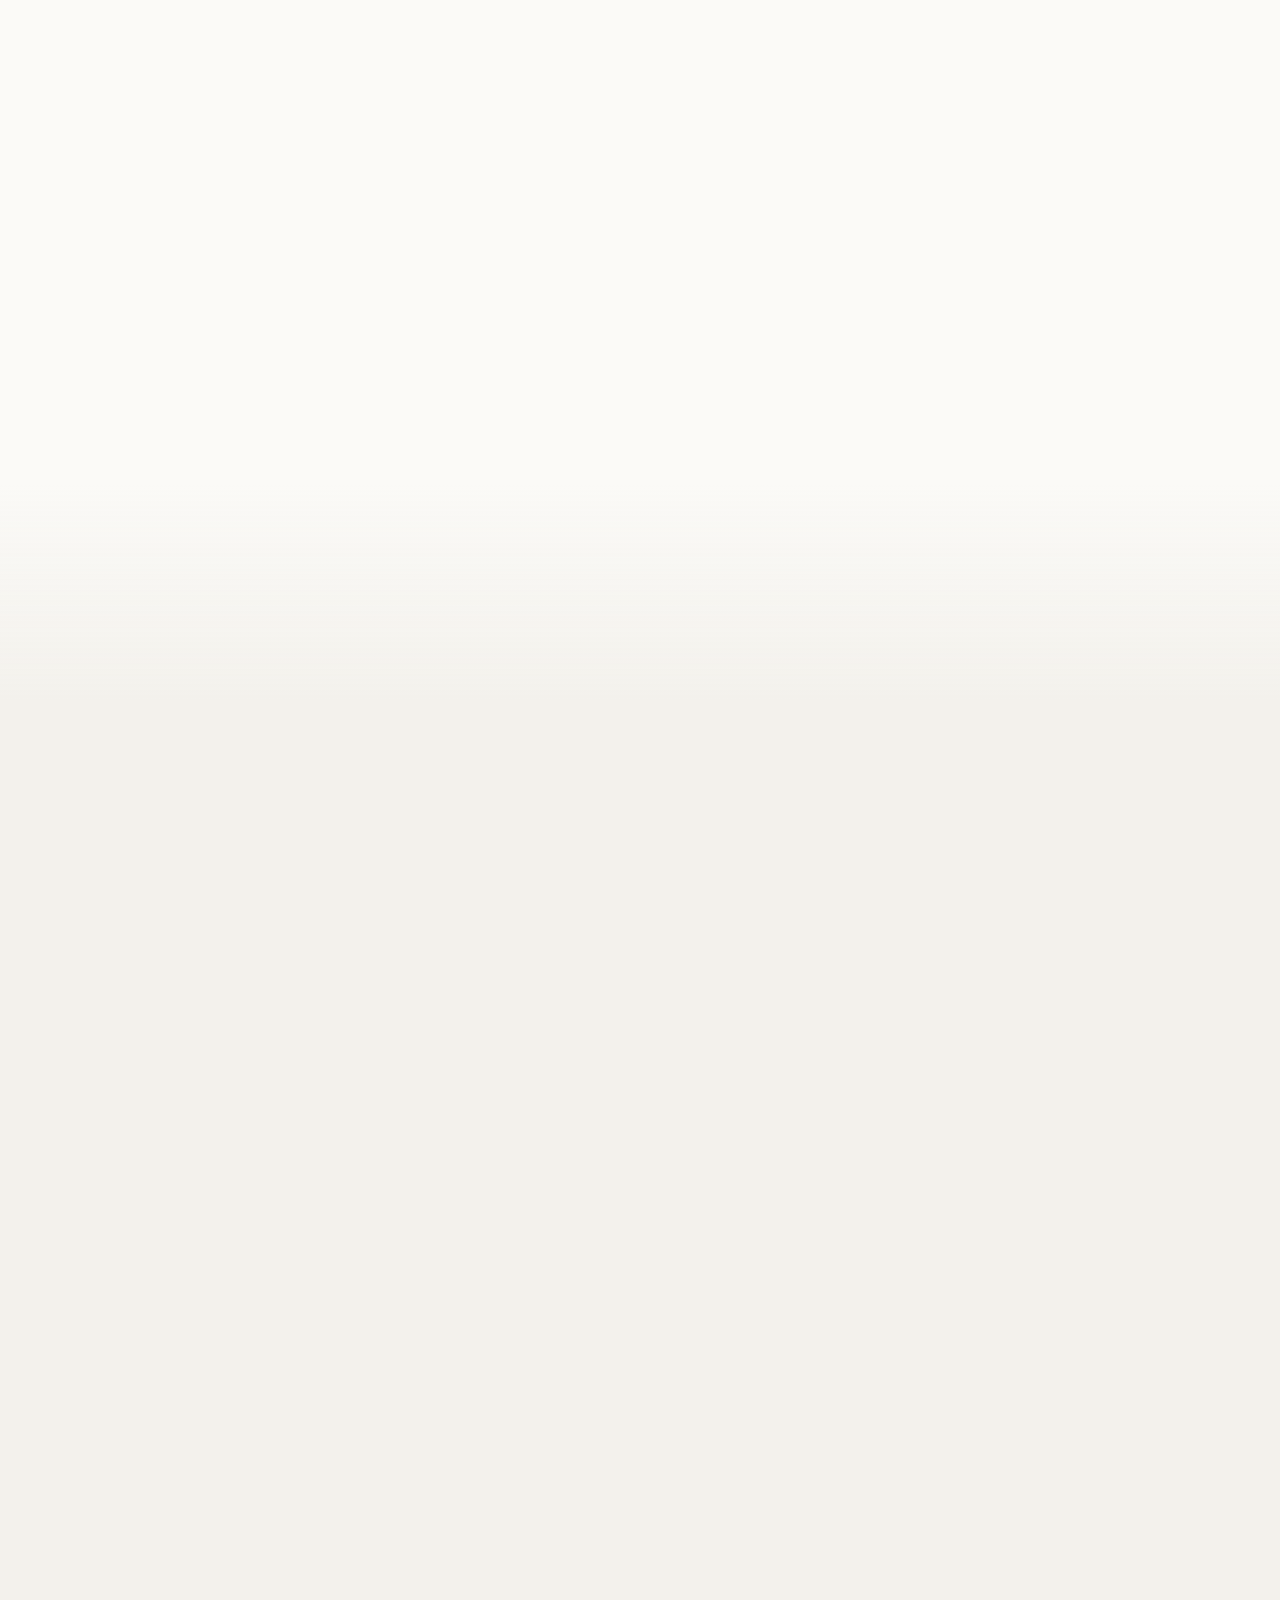
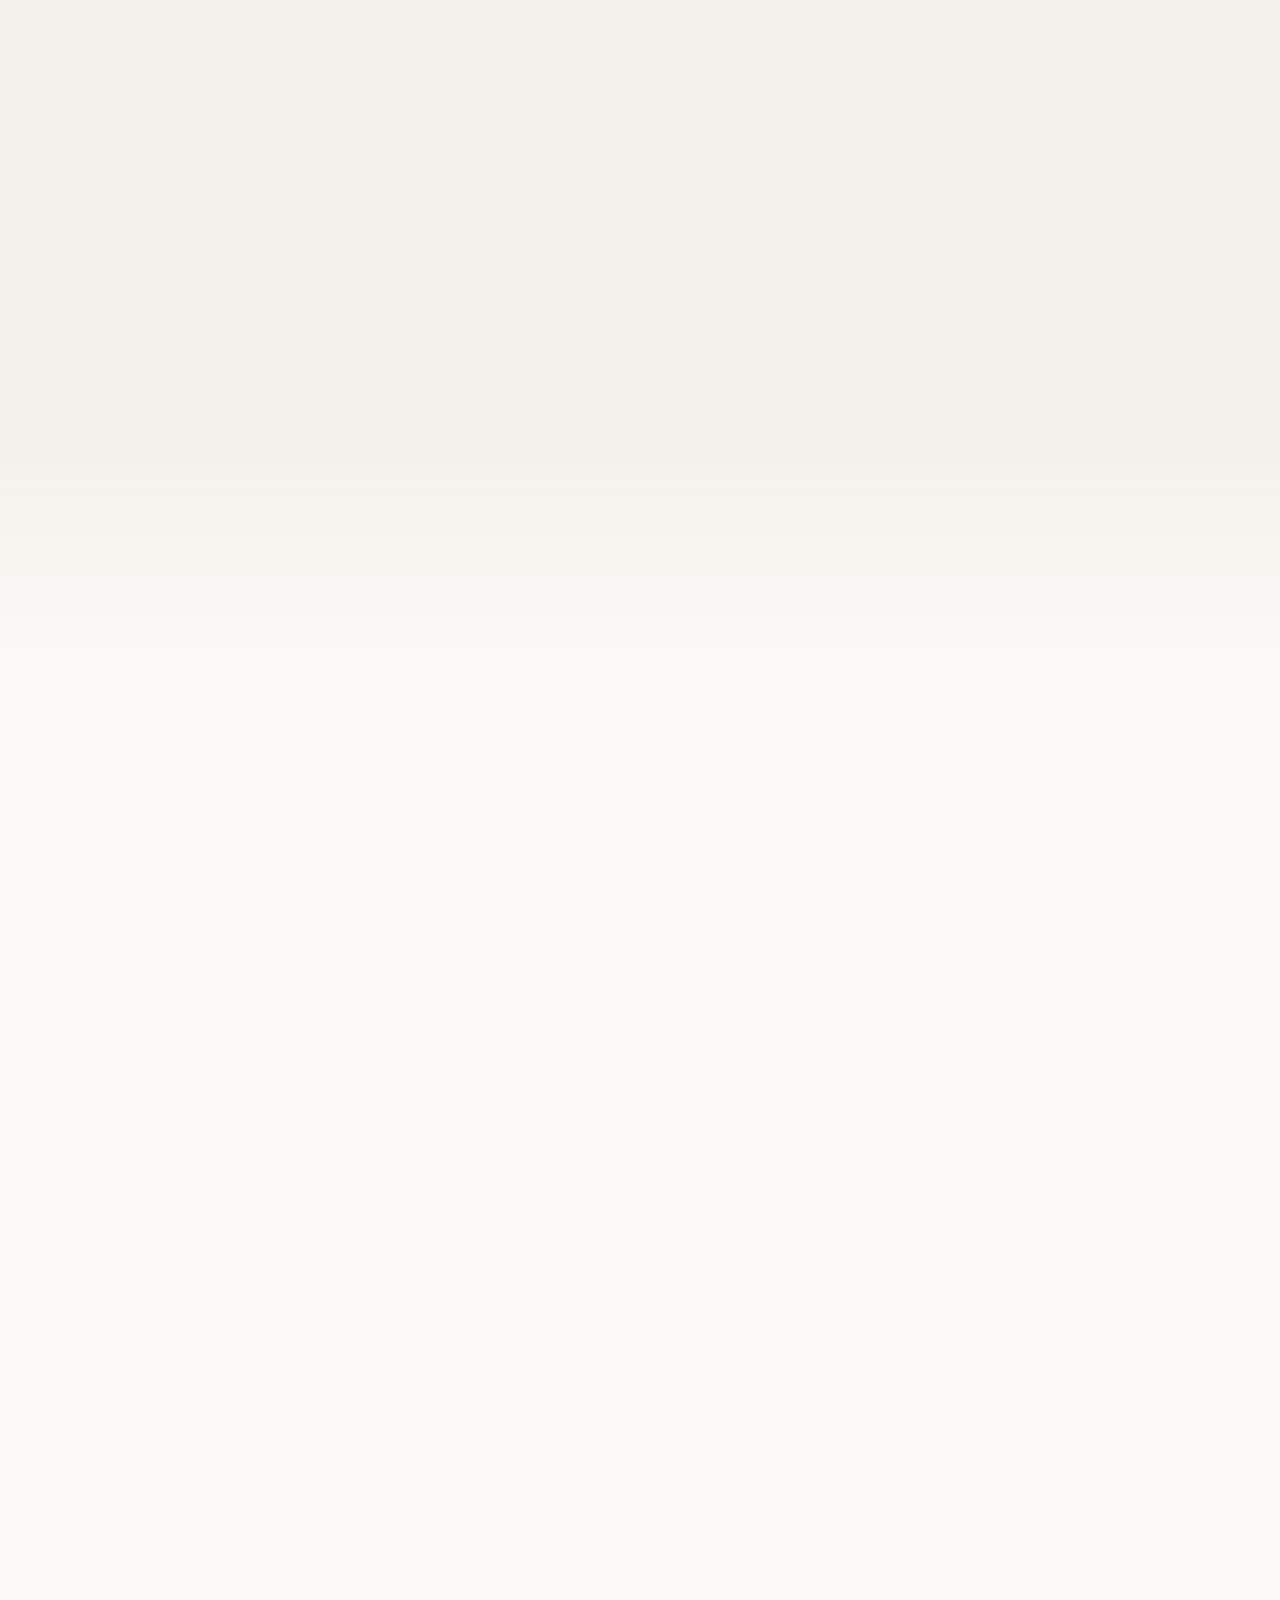
==== commit c6c19366: "Hero: paint first slide immediately; animate only on slide changes The first slide's staggered entra" ====
--- a/index.html
+++ b/index.html
@@ -24,7 +24,7 @@
   <link rel="icon" href="favicon.svg" type="image/svg+xml">
   <link rel="preload" href="fonts/inter-latin-3100e775e8.woff2" as="font" type="font/woff2" crossorigin>
   <link rel="preload" href="fonts/instrument-serif-latin-5a51946dff.woff2" as="font" type="font/woff2" crossorigin>
-  <link rel="stylesheet" href="css/style.css?v=cd91cf2856">
+  <link rel="stylesheet" href="css/style.css?v=250c4da457">
   <script src="js/theme.js?v=811c5ee647"></script>
 
   <script type="application/ld+json">
@@ -98,7 +98,7 @@
       </div>
 
       <div class="slides" id="hero-slides" aria-live="off">
-        <div class="slide is-active" id="slide-1" role="group" aria-roledescription="slide" aria-label="1 of 4: Introduction" data-label="Intro">
+        <div class="slide is-active is-initial" id="slide-1" role="group" aria-roledescription="slide" aria-label="1 of 4: Introduction" data-label="Intro">
           <div class="container hero-layout">
             <div class="hero-content">
           <p class="eyebrow eyebrow-split anim" style="--i:1"><span><span class="status-dot"></span> Available for new projects</span><a href="#solutions"><b>28+</b> launch-ready solutions <span aria-hidden="true">→</span></a></p>
@@ -1042,6 +1042,6 @@
     </div>
   </footer>
 
-  <script src="js/script.js?v=a4ee93f711"></script>
+  <script src="js/script.js?v=f37b367b3f"></script>
 </body>
 </html>
--- a/css/style.css
+++ b/css/style.css
@@ -1490,3 +1490,7 @@
 .hero-art .aurora.a1 { top: -180px; }
 .hero-art .aurora.a2 { top: 40px; }
 .hero-art .aurora.a3 { top: 560px; bottom: auto; }
+
+/* First slide is painted immediately on page load (fast FCP/LCP); entrance
+   animations only play when the slider changes slides. */
+.slide.is-initial .anim, .slide.is-initial .art3d { transition: none !important; opacity: 1; transform: none; filter: none; }
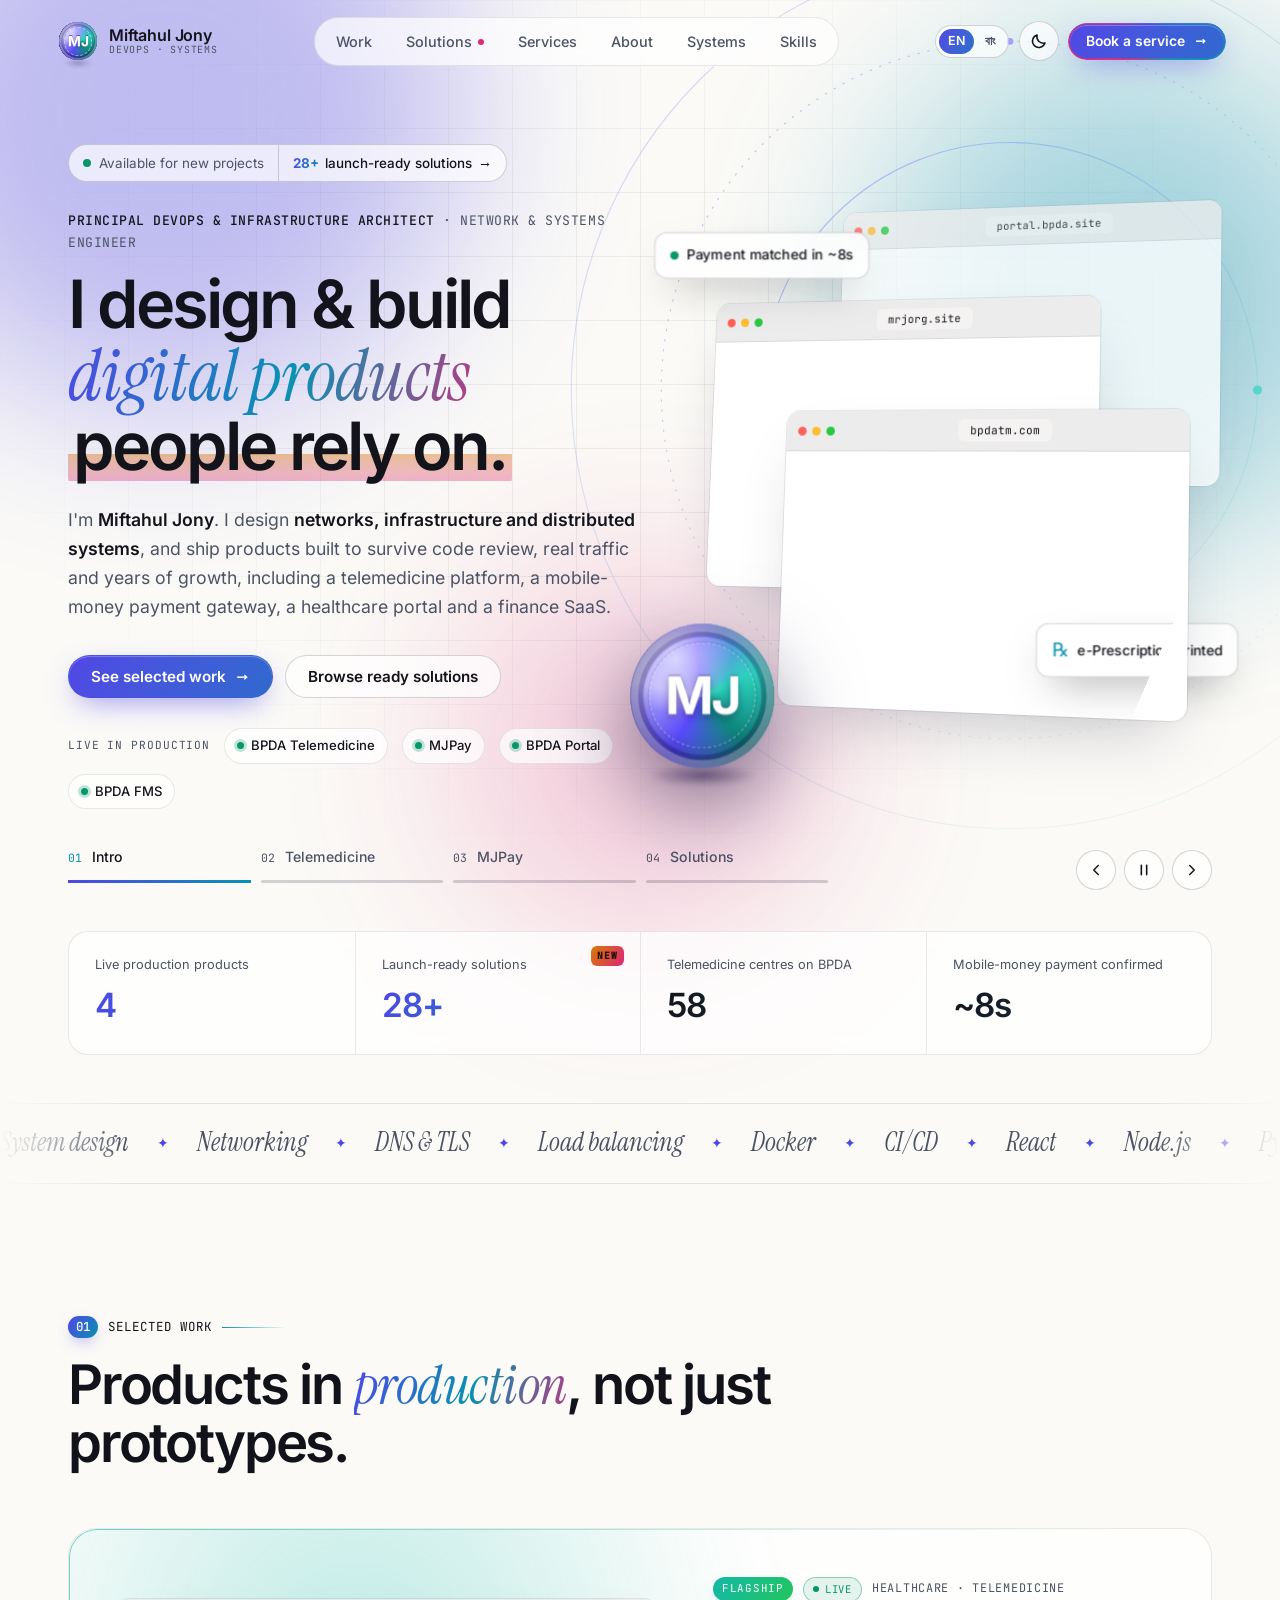
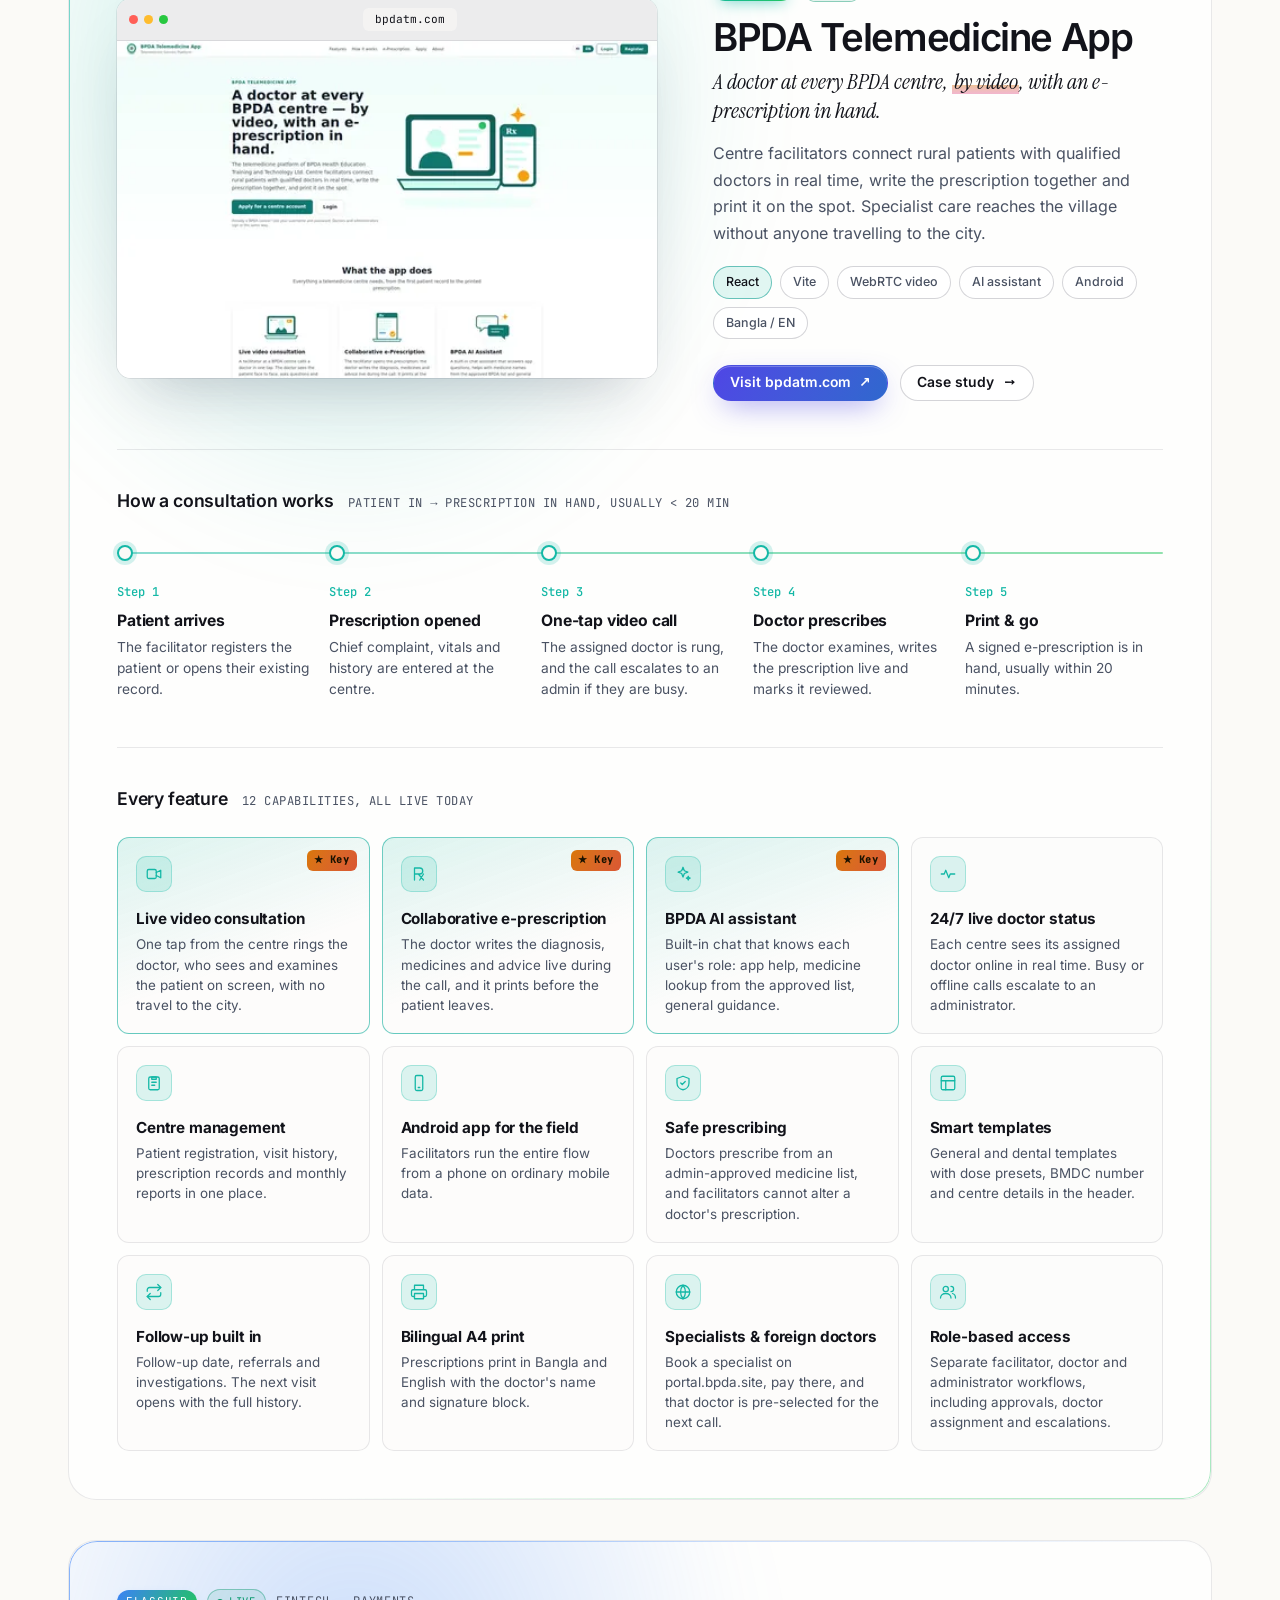
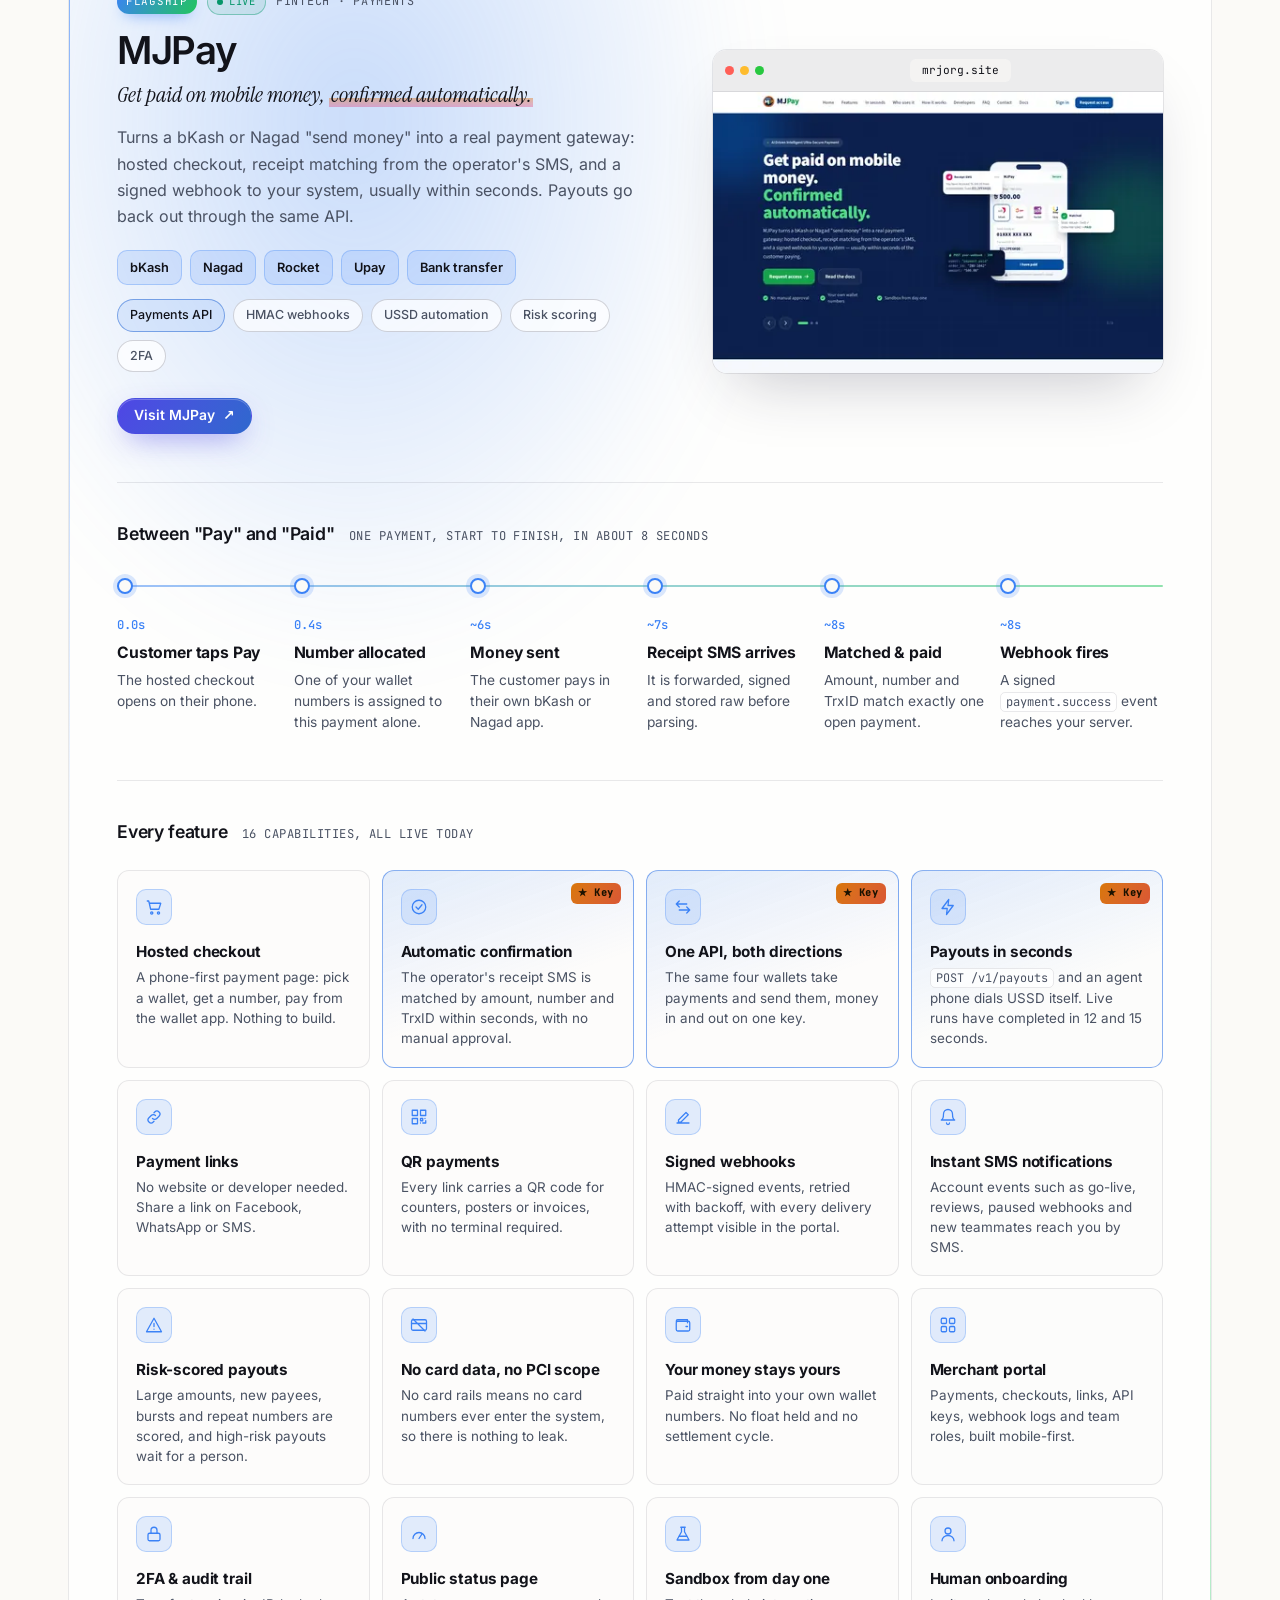
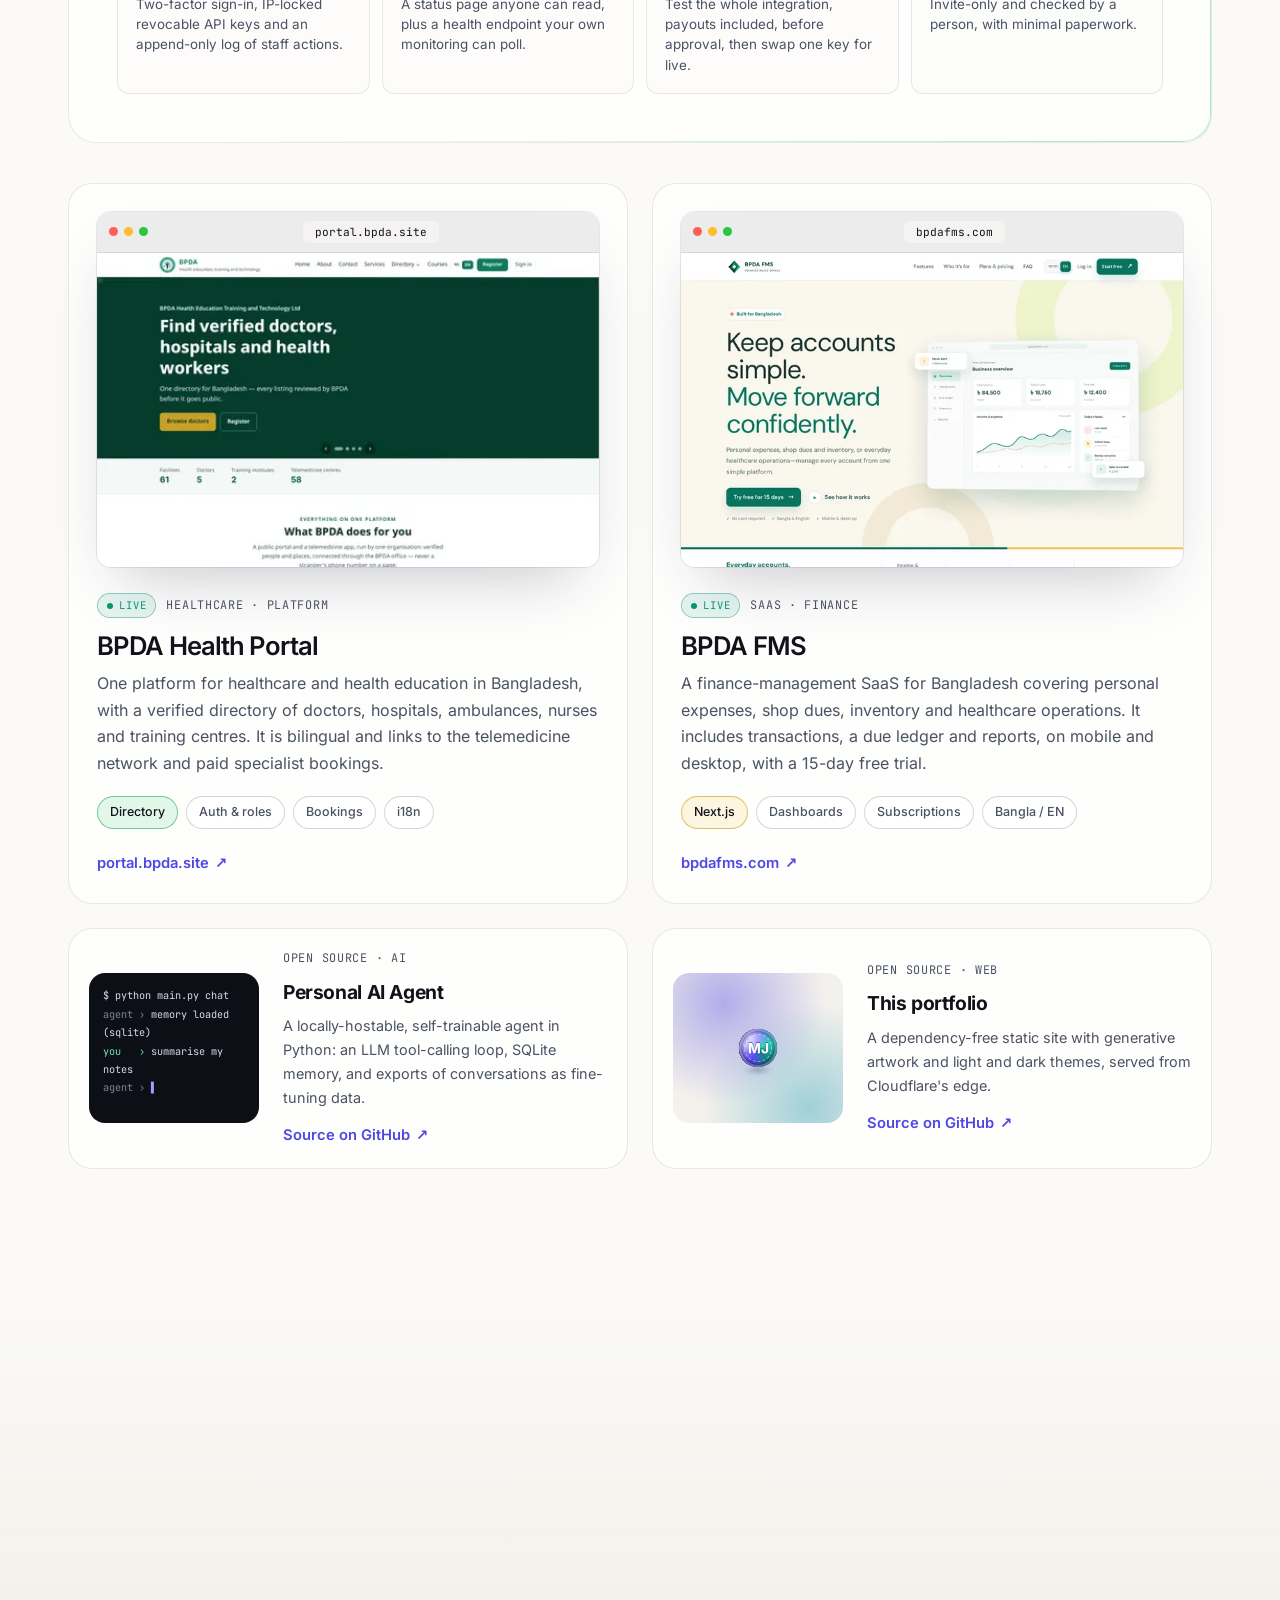
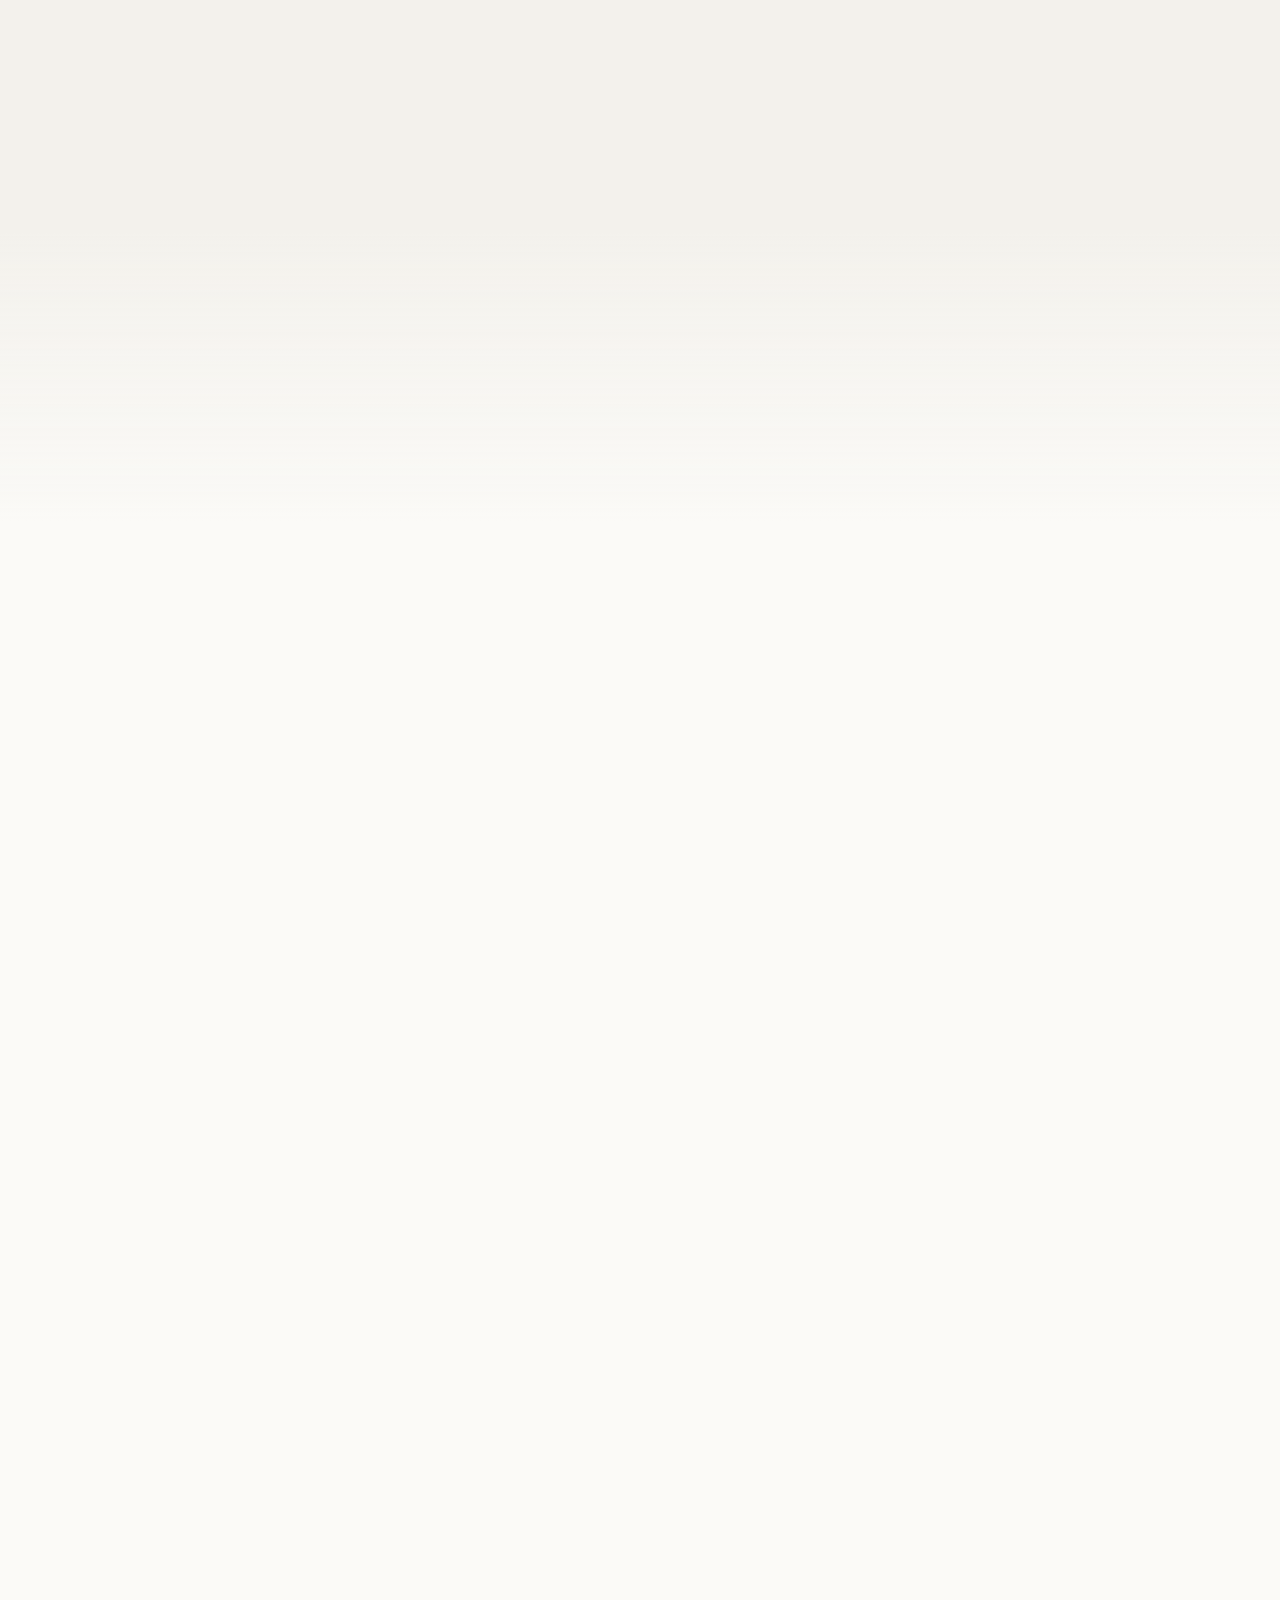
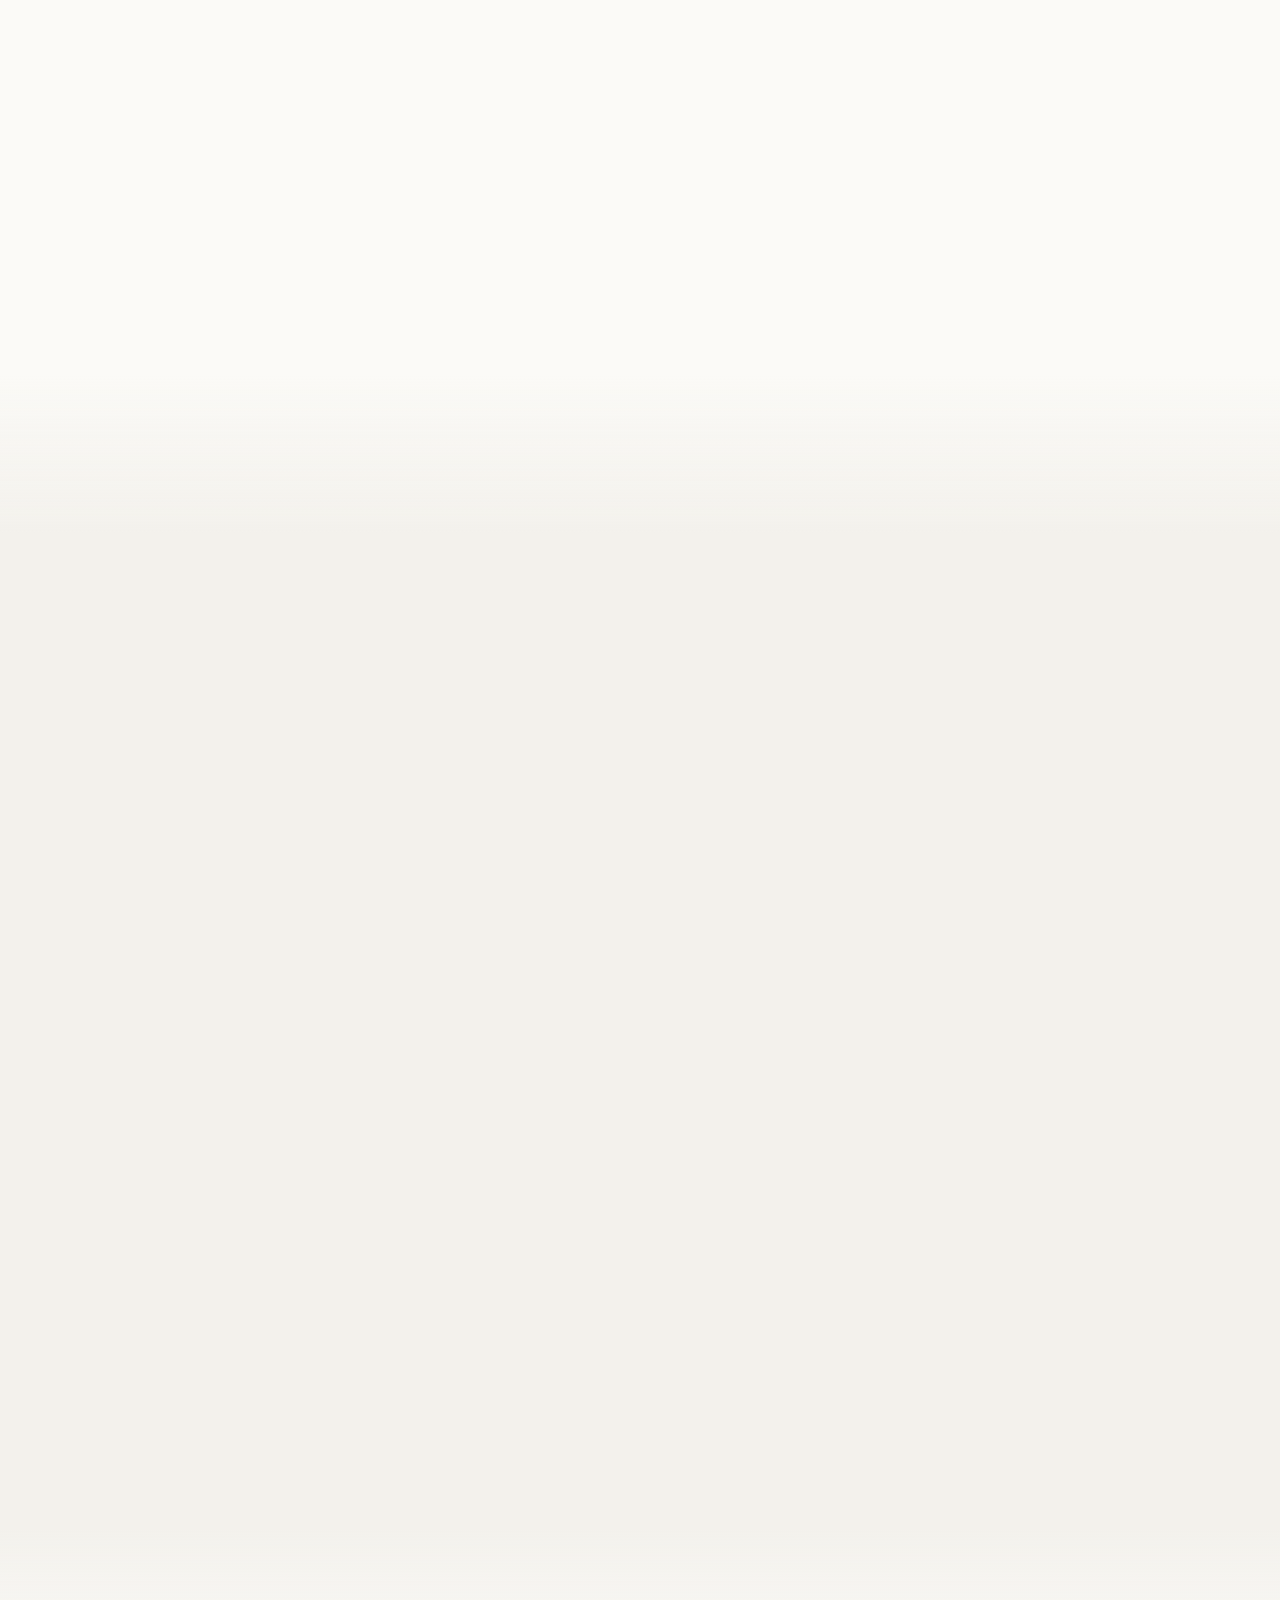
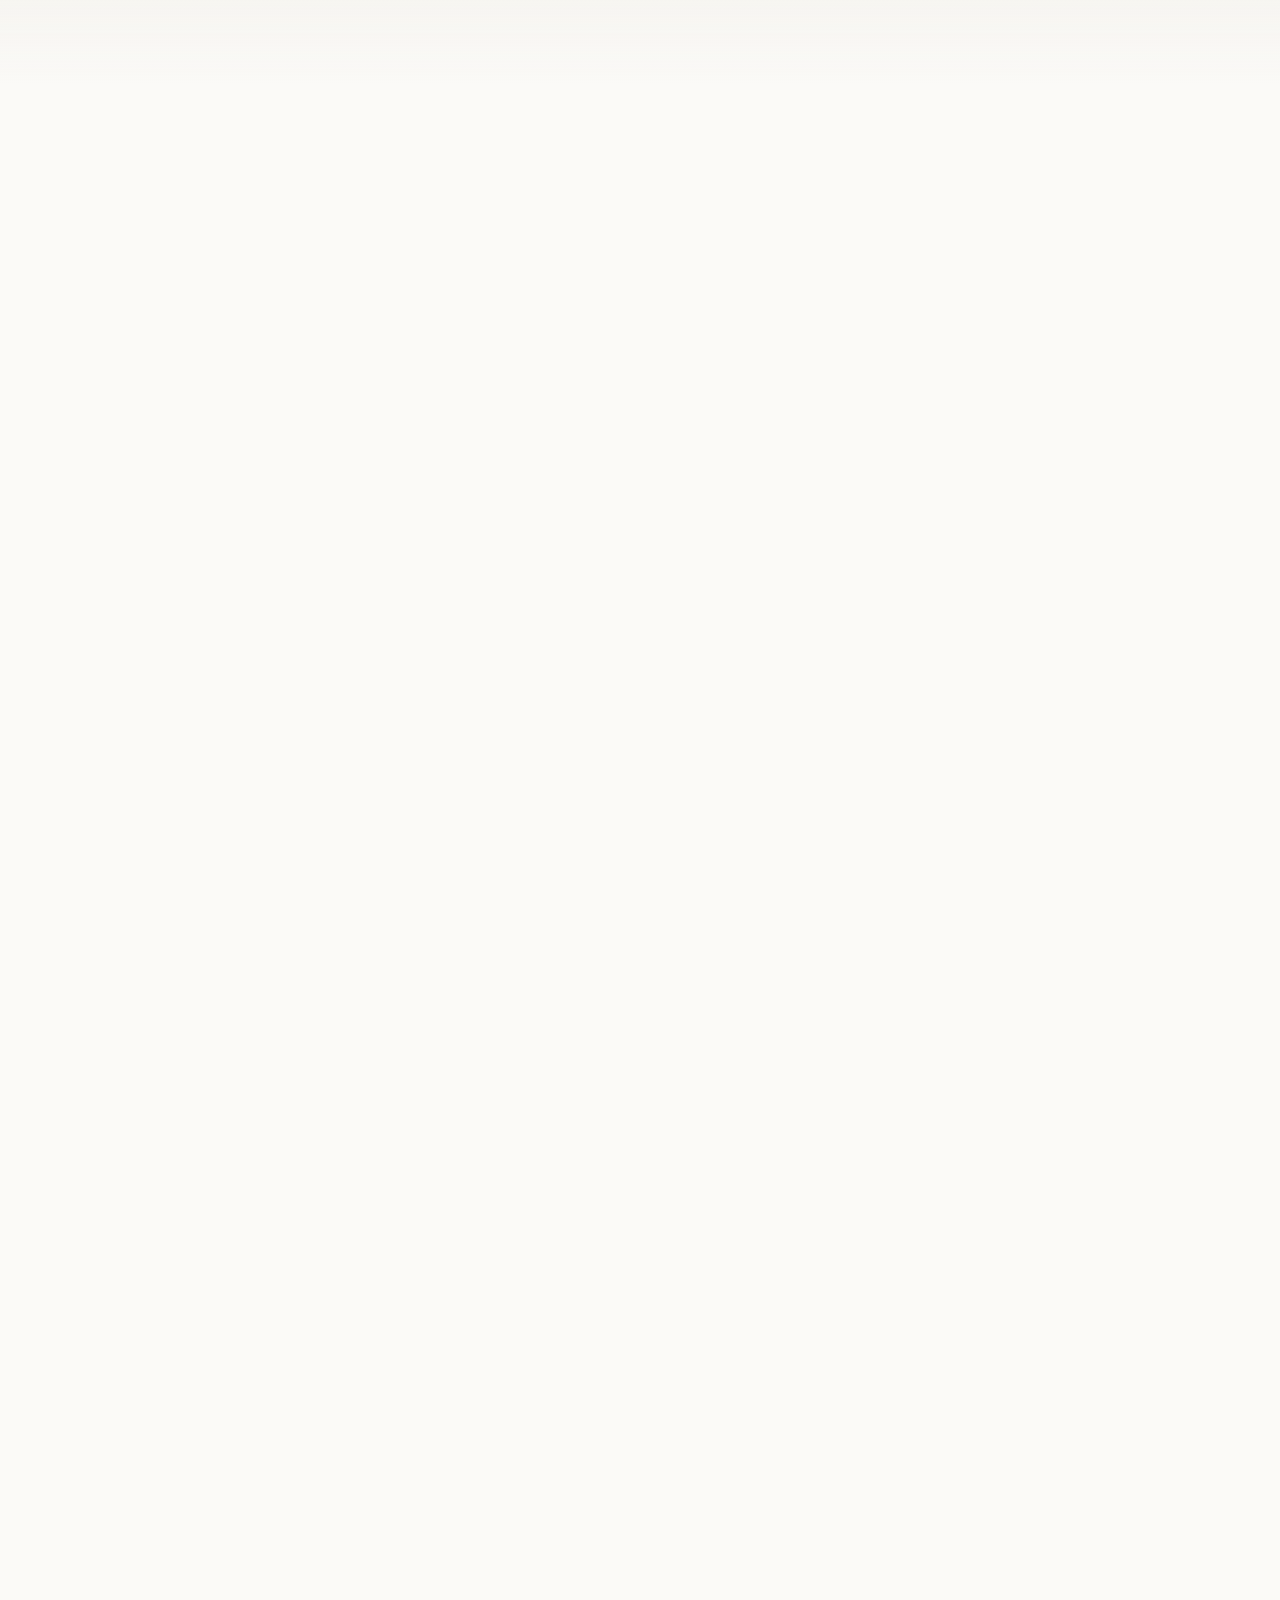
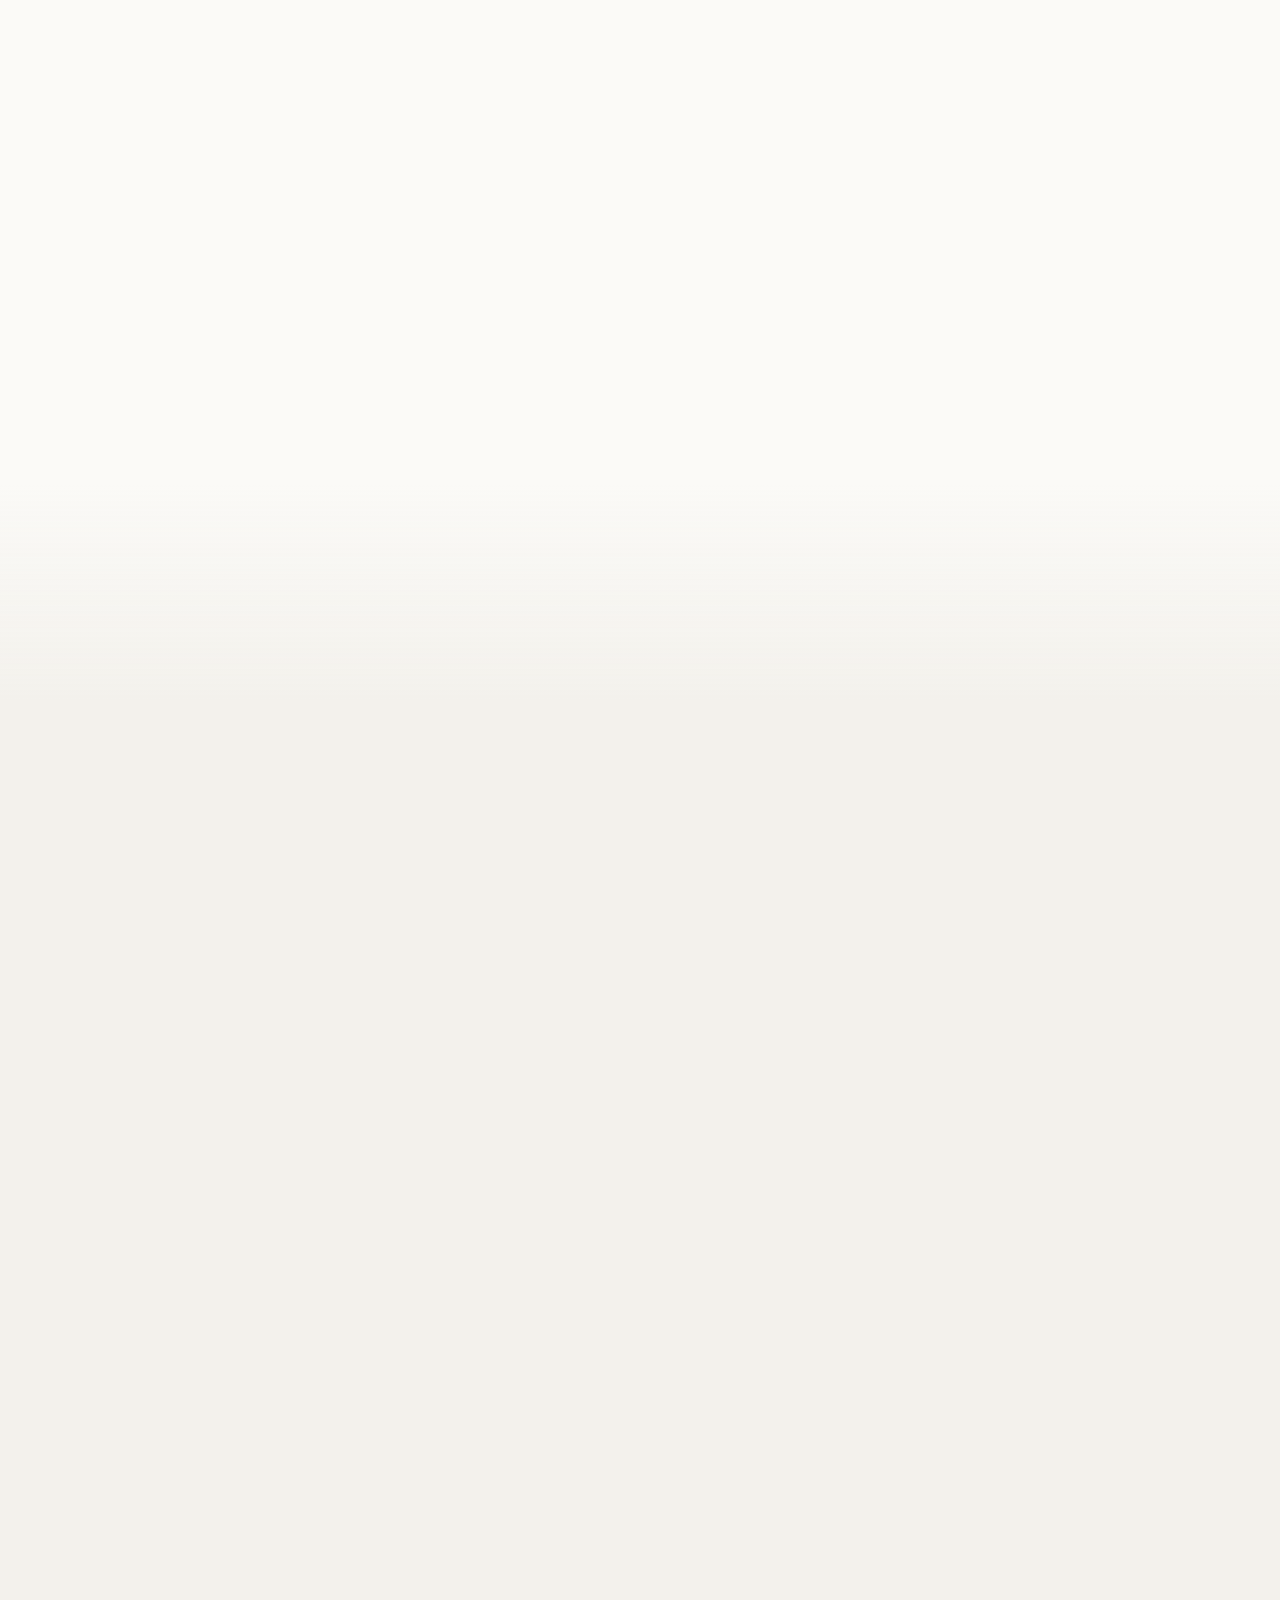
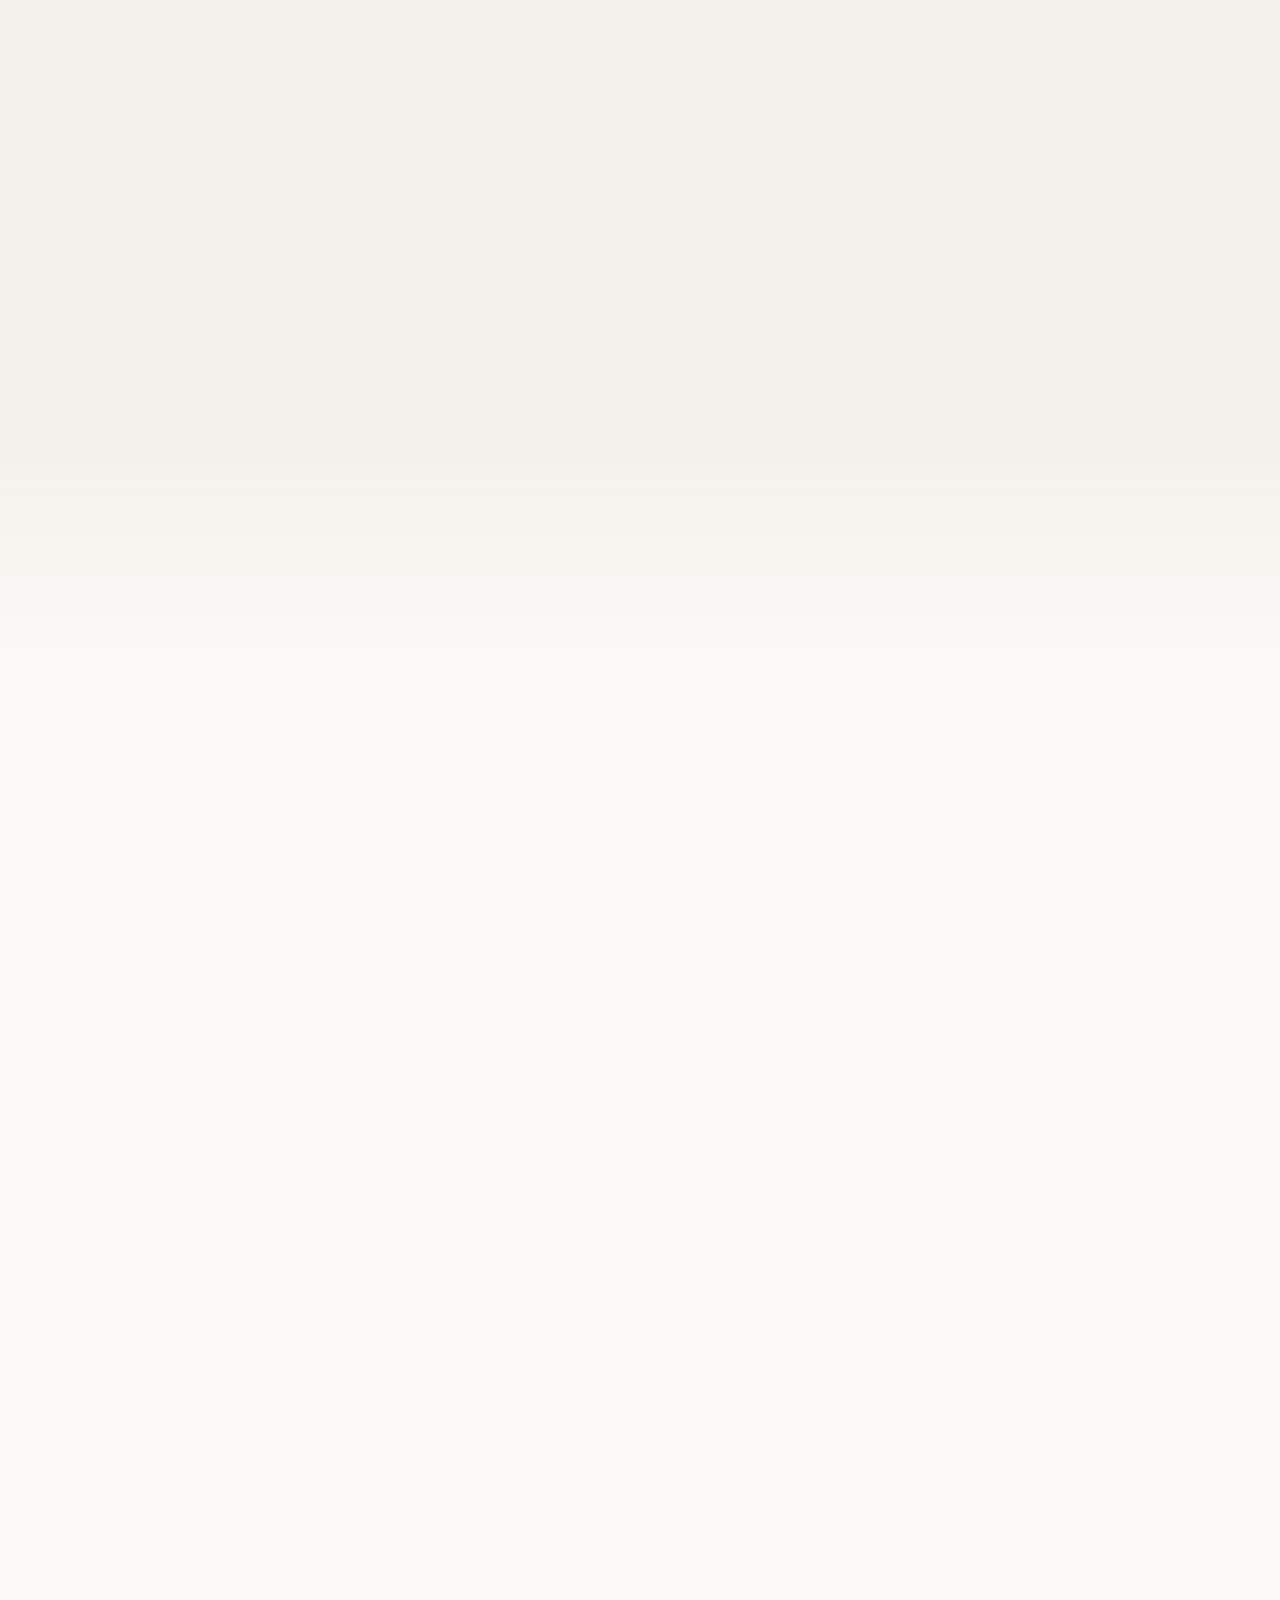
==== commit bee88c12: "Bangla body font: font-display optional (no late swap reflow) With the first slide painted immediate" ====
--- a/index.html
+++ b/index.html
@@ -24,7 +24,7 @@
   <link rel="icon" href="favicon.svg" type="image/svg+xml">
   <link rel="preload" href="fonts/inter-latin-3100e775e8.woff2" as="font" type="font/woff2" crossorigin>
   <link rel="preload" href="fonts/instrument-serif-latin-5a51946dff.woff2" as="font" type="font/woff2" crossorigin>
-  <link rel="stylesheet" href="css/style.css?v=250c4da457">
+  <link rel="stylesheet" href="css/style.css?v=50f298f7c9">
   <script src="js/theme.js?v=811c5ee647"></script>
 
   <script type="application/ld+json">
--- a/css/style.css
+++ b/css/style.css
@@ -170,7 +170,7 @@
   font-family: 'Hind Siliguri';
   font-style: normal;
   font-weight: 400;
-  font-display: swap;
+  font-display: optional;
   src: url(../fonts/hind-siliguri-bengali-8ae56aab76.woff2) format('woff2');
   unicode-range: U+0951-0952, U+0964-0965, U+0980-09FE, U+1CD0, U+1CD2, U+1CD5-1CD6, U+1CD8, U+1CE1, U+1CEA, U+1CED, U+1CF2, U+1CF5-1CF7, U+200C-200D, U+20B9, U+25CC, U+A8F1;
 }
@@ -179,7 +179,7 @@
   font-family: 'Hind Siliguri';
   font-style: normal;
   font-weight: 400;
-  font-display: swap;
+  font-display: optional;
   src: url(../fonts/hind-siliguri-latin-cdc41415f3.woff2) format('woff2');
   unicode-range: U+0000-00FF, U+0131, U+0152-0153, U+02BB-02BC, U+02C6, U+02DA, U+02DC, U+0304, U+0308, U+0329, U+2000-206F, U+20AC, U+2122, U+2191, U+2193, U+2212, U+2215, U+FEFF, U+FFFD;
 }
@@ -188,7 +188,7 @@
   font-family: 'Hind Siliguri';
   font-style: normal;
   font-weight: 600;
-  font-display: swap;
+  font-display: optional;
   src: url(../fonts/hind-siliguri-bengali-b92b5da6d4.woff2) format('woff2');
   unicode-range: U+0951-0952, U+0964-0965, U+0980-09FE, U+1CD0, U+1CD2, U+1CD5-1CD6, U+1CD8, U+1CE1, U+1CEA, U+1CED, U+1CF2, U+1CF5-1CF7, U+200C-200D, U+20B9, U+25CC, U+A8F1;
 }
@@ -197,7 +197,7 @@
   font-family: 'Hind Siliguri';
   font-style: normal;
   font-weight: 600;
-  font-display: swap;
+  font-display: optional;
   src: url(../fonts/hind-siliguri-latin-c39d0db6f5.woff2) format('woff2');
   unicode-range: U+0000-00FF, U+0131, U+0152-0153, U+02BB-02BC, U+02C6, U+02DA, U+02DC, U+0304, U+0308, U+0329, U+2000-206F, U+20AC, U+2122, U+2191, U+2193, U+2212, U+2215, U+FEFF, U+FFFD;
 }
